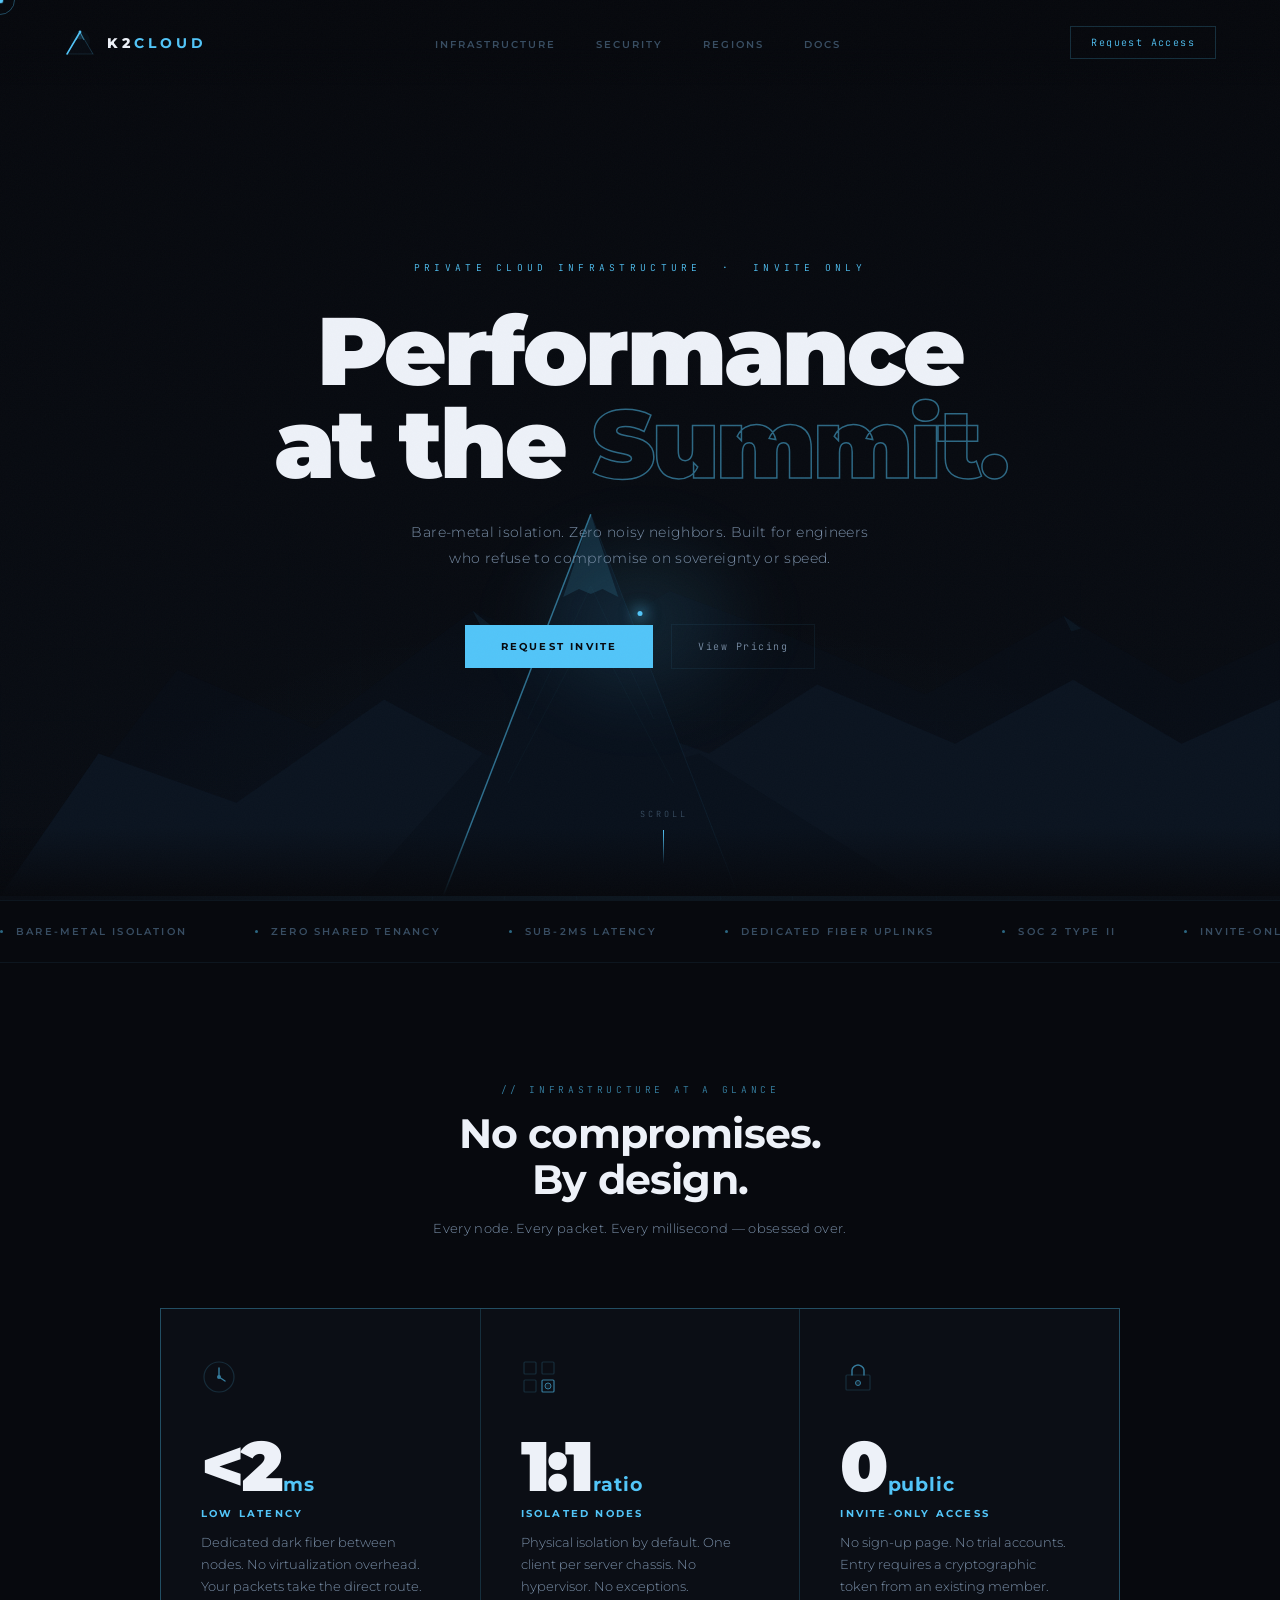
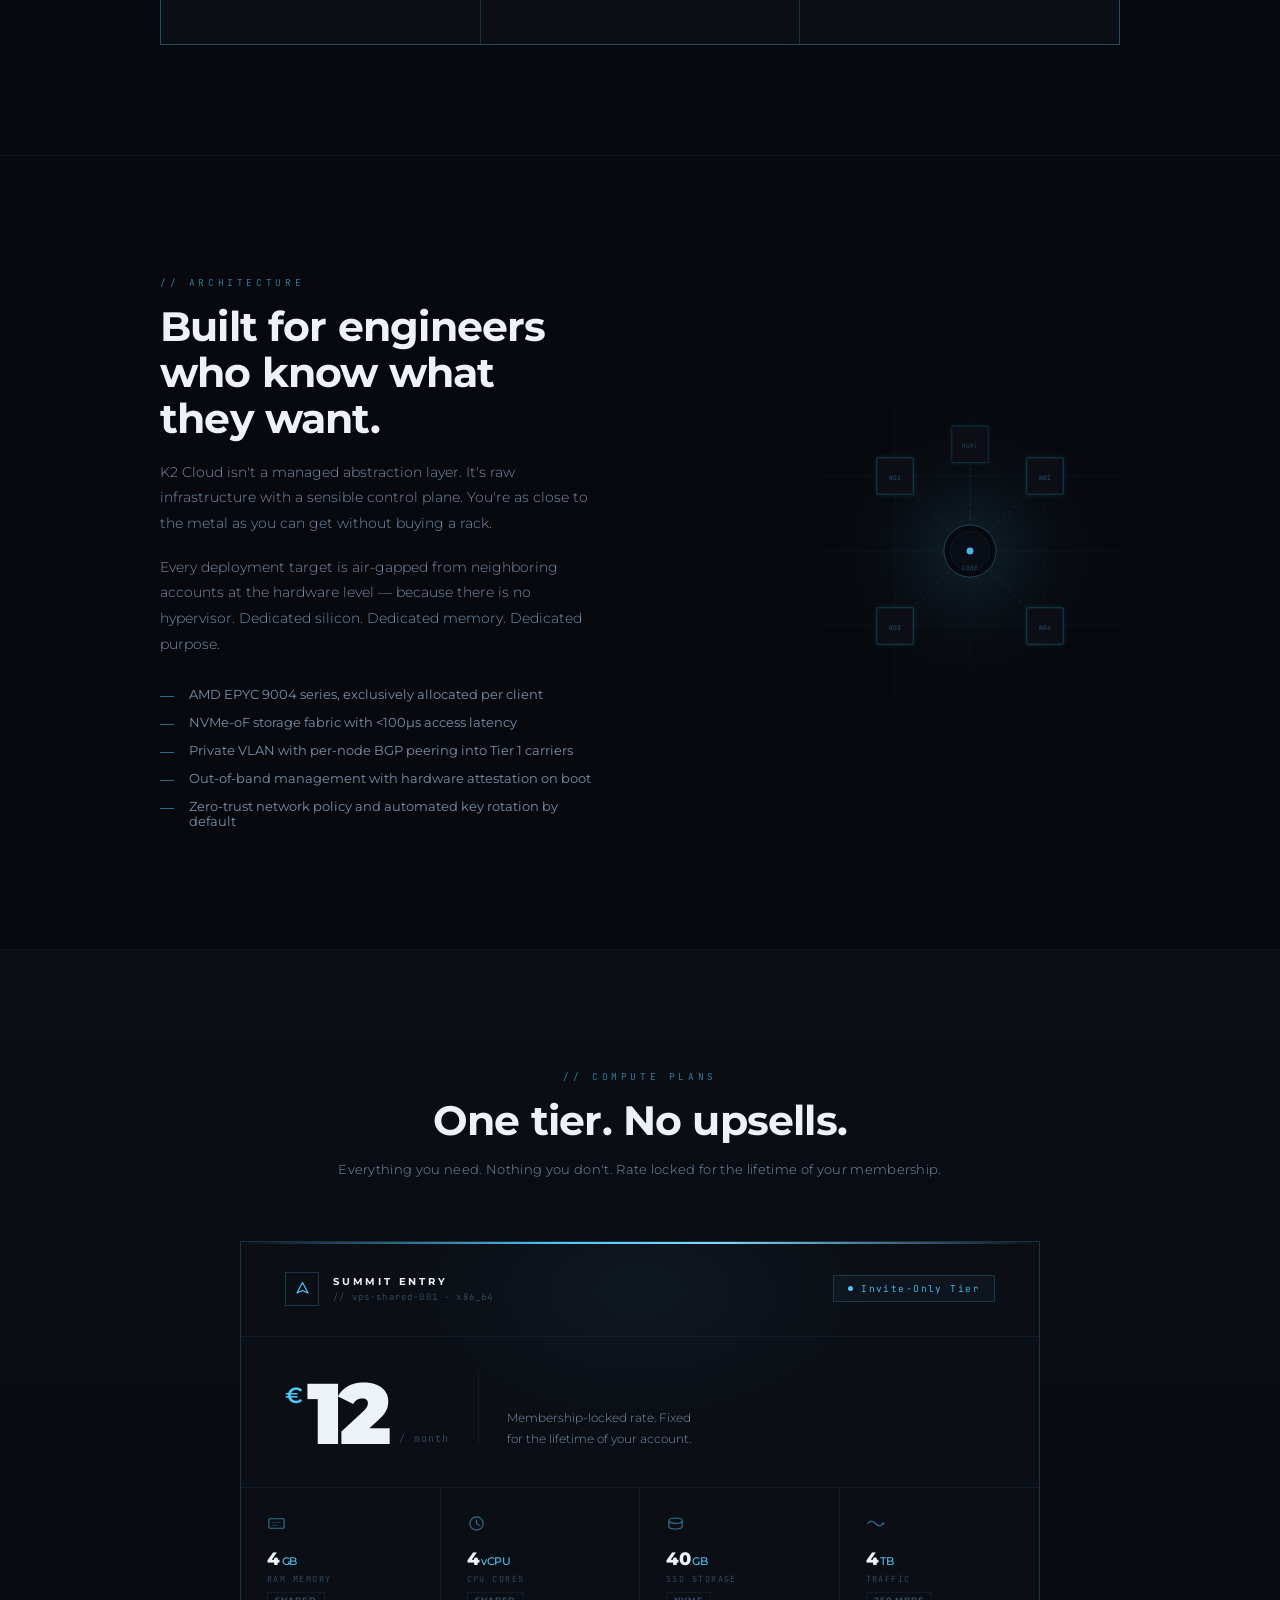
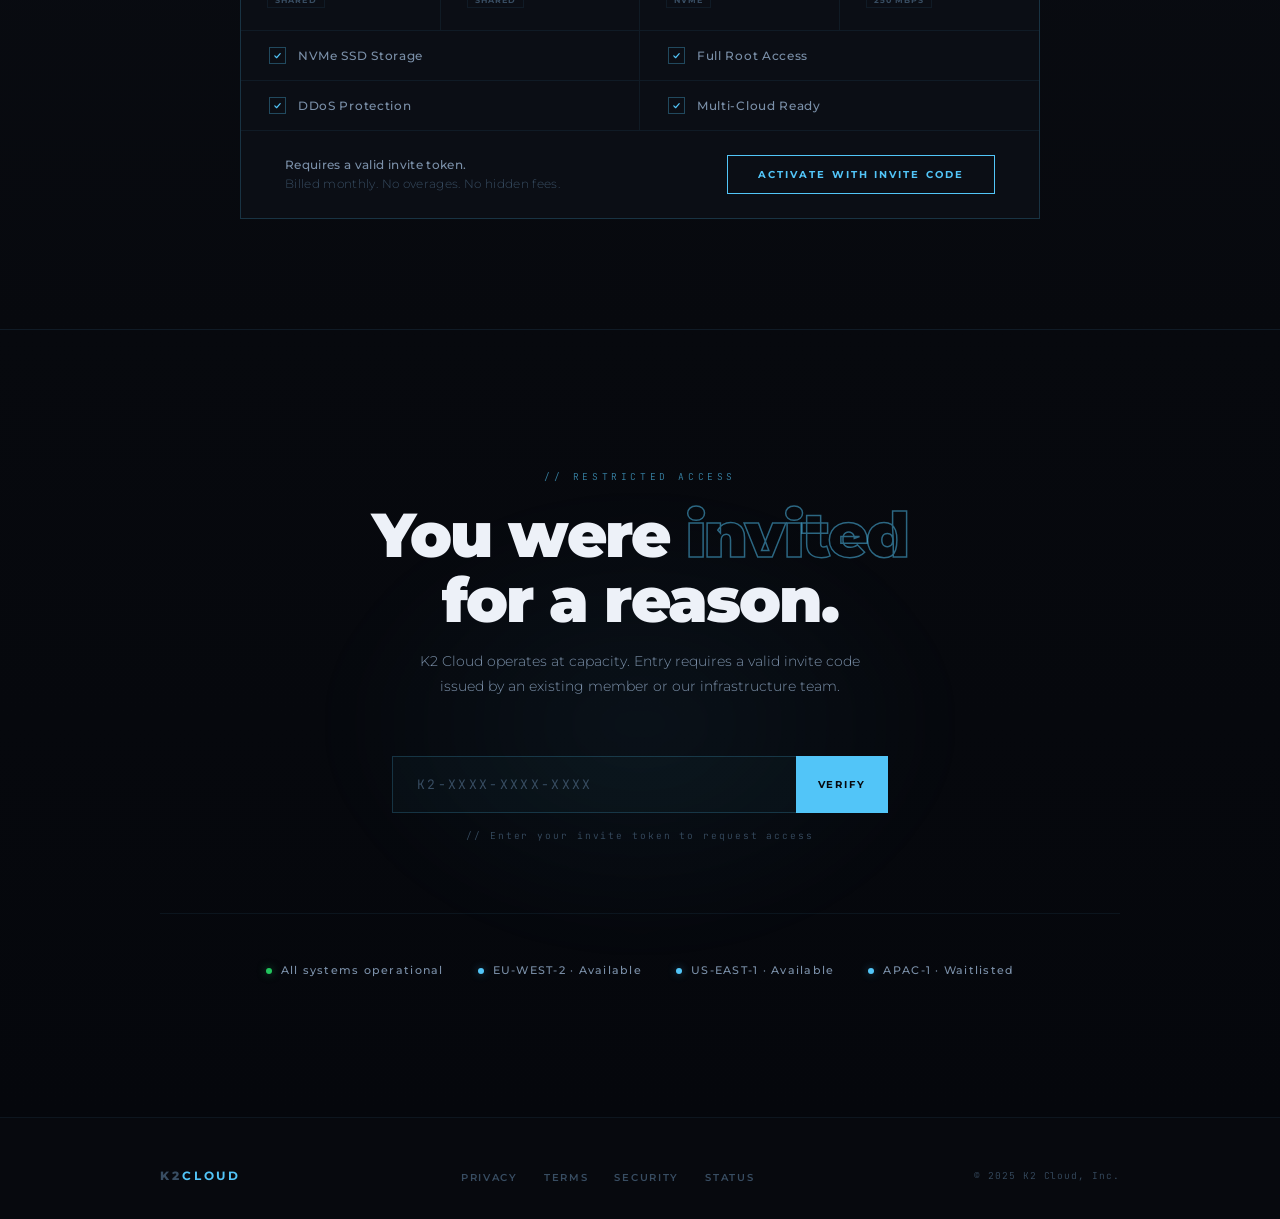
==== index.html @ 9b093176 "Update index.html" ====
<!DOCTYPE html>
<html lang="en">
<head>
<meta charset="UTF-8">
<meta name="viewport" content="width=device-width, initial-scale=1.0">
<title>K2 Cloud — Performance at the Summit</title>
<link rel="icon" type="image/svg+xml" href="data:image/svg+xml,%3Csvg xmlns='http://www.w3.org/2000/svg' viewBox='0 0 32 32'%3E%3Crect width='32' height='32' fill='%2307090e'/%3E%3Cpath d='M16 4L28 26H4Z' fill='none' stroke='%2352c5f8' stroke-width='1.5' stroke-linejoin='round'/%3E%3Cpath d='M16 4L4 26' stroke='%2352c5f8' stroke-width='1.5' stroke-linecap='round'/%3E%3Cpath d='M11 16L16 4L21 16' fill='rgba(82,197,248,0.15)'/%3E%3Ccircle cx='16' cy='4' r='1.5' fill='%2352c5f8'/%3E%3C/svg%3E">
<link rel="preconnect" href="https://fonts.googleapis.com">
<link href="https://fonts.googleapis.com/css2?family=Montserrat:wght@200;300;400;600;700;800;900&family=JetBrains+Mono:wght@300;400;500&display=swap" rel="stylesheet">
<style>
*, *::before, *::after { box-sizing: border-box; margin: 0; padding: 0; }

:root {
  --obsidian:    #07090e;
  --deep:        #0b0e15;
  --charcoal:    #101620;
  --surface:     #141c28;
  --glacier:     #52c5f8;
  --glacier-dim: rgba(82,197,248,.10);
  --glacier-glow:rgba(82,197,248,.28);
  --glacier-hi:  #85d8fb;
  --ice:         rgba(82,197,248,.5);
  --text-hi:     #edf1f8;
  --text-mid:    #7b90a9;
  --text-lo:     #384d62;
  --line:        rgba(82,197,248,.07);
  --line-hi:     rgba(82,197,248,.20);
}

html { scroll-behavior: smooth; }

body {
  background: var(--obsidian);
  color: var(--text-hi);
  font-family: 'Montserrat', sans-serif;
  font-weight: 300;
  overflow-x: hidden;
  cursor: none;
}

/* CURSOR */
#cur  { position:fixed;width:7px;height:7px;background:var(--glacier);border-radius:50%;pointer-events:none;z-index:9999;transform:translate(-50%,-50%);mix-blend-mode:screen; }
#ring { position:fixed;width:30px;height:30px;border:1px solid rgba(82,197,248,.35);border-radius:50%;pointer-events:none;z-index:9998;transform:translate(-50%,-50%);transition:width .2s,height .2s,border-color .2s; }

/* NOISE OVERLAY */
body::after {
  content:'';position:fixed;inset:0;pointer-events:none;z-index:200;opacity:.02;
  background-image:url("data:image/svg+xml,%3Csvg xmlns='http://www.w3.org/2000/svg' width='300' height='300'%3E%3Cfilter id='n'%3E%3CfeTurbulence type='fractalNoise' baseFrequency='.75' numOctaves='4' stitchTiles='stitch'/%3E%3C/filter%3E%3Crect width='300' height='300' filter='url(%23n)'/%3E%3C/svg%3E");
}

/* REVEAL */
.reveal { opacity:0;transform:translateY(26px);transition:opacity .85s ease,transform .85s ease; }
.reveal.in { opacity:1;transform:none; }
.d1{transition-delay:.08s} .d2{transition-delay:.17s} .d3{transition-delay:.26s} .d4{transition-delay:.35s}

/* ═══ NAV ═══ */
nav {
  position:fixed;top:0;left:0;right:0;z-index:100;
  display:flex;align-items:center;justify-content:space-between;
  padding:26px 64px;
  background:linear-gradient(to bottom,rgba(7,9,14,.97) 55%,transparent);
  animation:fadeDown .9s ease both;
}
@keyframes fadeDown{from{opacity:0;transform:translateY(-10px)}to{opacity:1;transform:none}}

.logo{display:flex;align-items:center;gap:11px;text-decoration:none;}
.logo svg{width:32px;height:32px;}
.logo-text{font-size:14px;font-weight:800;letter-spacing:.28em;text-transform:uppercase;color:var(--text-hi);}
.logo-text b{color:var(--glacier);}

.nav-links{display:flex;gap:40px;list-style:none;}
.nav-links a{font-size:10px;font-weight:600;letter-spacing:.2em;text-transform:uppercase;color:var(--text-lo);text-decoration:none;transition:color .25s;}
.nav-links a:hover{color:var(--glacier);}

.nav-pill{font-family:'JetBrains Mono',monospace;font-size:10px;letter-spacing:.14em;color:var(--glacier);border:1px solid var(--line-hi);padding:9px 20px;text-decoration:none;transition:background .25s,box-shadow .25s;}
.nav-pill:hover{background:var(--glacier-dim);box-shadow:0 0 18px var(--glacier-glow);}

/* ═══ HERO ═══ */
.hero {
  position:relative;min-height:100vh;
  display:flex;flex-direction:column;align-items:center;justify-content:center;
  text-align:center;padding:130px 40px 100px;overflow:hidden;
}
.hero-bg{
  position:absolute;inset:0;
  background:radial-gradient(ellipse 70% 55% at 50% 106%,rgba(82,197,248,.06) 0%,transparent 70%),
             linear-gradient(180deg,var(--obsidian) 0%,#090d14 100%);
}
.hero-grid{
  position:absolute;inset:0;
  background-image:linear-gradient(rgba(82,197,248,.022) 1px,transparent 1px),
                   linear-gradient(90deg,rgba(82,197,248,.022) 1px,transparent 1px);
  background-size:72px 72px;
  mask-image:radial-gradient(ellipse 90% 65% at 50% 100%,black 10%,transparent 72%);
}
.mountain-wrap{
  position:absolute;bottom:0;left:50%;transform:translateX(-50%);
  width:100%;max-width:1300px;
  animation:mtnRise 2s cubic-bezier(.16,1,.3,1) both .3s;
}
@keyframes mtnRise{from{opacity:0;transform:translateX(-50%) translateY(50px)}to{opacity:1;transform:translateX(-50%) translateY(0)}}
.peak-glow{
  position:absolute;bottom:34%;left:50%;transform:translateX(-50%);
  width:280px;height:220px;
  background:radial-gradient(ellipse,rgba(82,197,248,.15) 0%,transparent 68%);
  filter:blur(28px);animation:gPulse 4s ease-in-out infinite;
}
@keyframes gPulse{0%,100%{opacity:.5}50%{opacity:1}}
.peak-dot{
  position:absolute;bottom:57.2%;left:50%;transform:translateX(-50%);
  width:5px;height:5px;border-radius:50%;background:var(--glacier);
  box-shadow:0 0 14px 4px rgba(82,197,248,.5);
  animation:dotP 2.5s ease-in-out infinite 1.5s;
}
@keyframes dotP{0%,100%{opacity:1;transform:translateX(-50%) scale(1)}50%{opacity:.4;transform:translateX(-50%) scale(2)}}

.hero-content{position:relative;z-index:10;max-width:820px;}
.eyebrow{font-family:'JetBrains Mono',monospace;font-size:9.5px;letter-spacing:.45em;text-transform:uppercase;color:var(--glacier);margin-bottom:30px;opacity:.8;animation:fadeUp .9s ease both .55s;}
.hero-title{font-size:clamp(54px,7.5vw,100px);font-weight:900;line-height:.97;letter-spacing:-.03em;color:var(--text-hi);margin-bottom:30px;animation:fadeUp .9s ease both .75s;}
.hero-title .outline{color:transparent;-webkit-text-stroke:1.5px var(--ice);font-style:normal;}
.hero-sub{font-size:14px;font-weight:300;line-height:1.85;color:var(--text-mid);max-width:460px;margin:0 auto 52px;letter-spacing:.025em;animation:fadeUp .9s ease both .95s;}
@keyframes fadeUp{from{opacity:0;transform:translateY(20px)}to{opacity:1;transform:none}}
.cta-row{display:flex;align-items:center;justify-content:center;gap:18px;animation:fadeUp .9s ease both 1.1s;}

.btn-prim{font-family:'Montserrat',sans-serif;font-size:10px;font-weight:700;letter-spacing:.22em;text-transform:uppercase;text-decoration:none;color:var(--obsidian);background:var(--glacier);padding:15px 36px;transition:box-shadow .3s;display:inline-block;}
.btn-prim:hover{box-shadow:0 0 40px rgba(82,197,248,.5);}
.btn-ghost{font-family:'JetBrains Mono',monospace;font-size:10px;letter-spacing:.15em;color:var(--text-mid);text-decoration:none;padding:15px 26px;border:1px solid var(--line);transition:color .25s,border-color .25s;display:inline-block;}
.btn-ghost:hover{color:var(--glacier);border-color:var(--line-hi);}

.scroll-hint{position:absolute;bottom:36px;left:50%;transform:translateX(-50%);display:flex;flex-direction:column;align-items:center;gap:10px;animation:fadeUp 1s ease both 2s;}
.scroll-hint span{font-family:'JetBrains Mono',monospace;font-size:8.5px;letter-spacing:.35em;color:var(--text-lo);text-transform:uppercase;}
.scroll-bar{width:1px;height:34px;background:linear-gradient(to bottom,var(--glacier),transparent);animation:sBar 2.2s ease-in-out infinite 2s;}
@keyframes sBar{0%,100%{opacity:0;transform:scaleY(.3)}50%{opacity:.7;transform:scaleY(1)}}

/* ═══ TICKER ═══ */
.ticker{border-top:1px solid var(--line);border-bottom:1px solid var(--line);padding:24px 0;overflow:hidden;}
.ticker-track{display:flex;gap:68px;white-space:nowrap;width:max-content;animation:tick 28s linear infinite;}
@keyframes tick{from{transform:translateX(0)}to{transform:translateX(-50%)}}
.ti{display:flex;align-items:center;gap:13px;font-size:10px;font-weight:600;letter-spacing:.22em;text-transform:uppercase;color:var(--text-lo);}
.td{width:3px;height:3px;border-radius:50%;background:var(--glacier);opacity:.5;flex-shrink:0;}

/* ═══ SHARED SECTION UTILS ═══ */
.wrap{max-width:1080px;margin:0 auto;padding:0 60px;}
.s-label{font-family:'JetBrains Mono',monospace;font-size:9.5px;letter-spacing:.38em;text-transform:uppercase;color:var(--glacier);opacity:.65;display:block;margin-bottom:14px;}
.s-head{font-size:clamp(26px,3.2vw,42px);font-weight:700;letter-spacing:-.02em;color:var(--text-hi);line-height:1.13;margin-bottom:14px;}
.s-sub{font-size:13px;font-weight:300;color:var(--text-mid);letter-spacing:.025em;line-height:1.8;}

/* ═══ STATS ═══ */
.stats-sec{padding:120px 0 110px;}
.stats-hd{text-align:center;margin-bottom:68px;}
.stats-grid{display:grid;grid-template-columns:repeat(3,1fr);border:1px solid var(--line-hi);gap:1px;background:var(--line-hi);}
.sc{background:var(--deep);padding:50px 40px 46px;position:relative;overflow:hidden;transition:background .35s;}
.sc::after{content:'';position:absolute;top:0;left:0;right:0;height:1.5px;background:linear-gradient(90deg,transparent,var(--glacier),transparent);opacity:0;transition:opacity .35s;}
.sc:hover{background:var(--charcoal);}
.sc:hover::after{opacity:1;}
.sc-ico{width:36px;height:36px;margin-bottom:32px;opacity:.6;}
.sc-val{font-size:clamp(44px,5.5vw,74px);font-weight:900;letter-spacing:-.04em;color:var(--text-hi);line-height:1;margin-bottom:6px;}
.sc-val sub{font-size:.27em;color:var(--glacier);font-weight:700;letter-spacing:.05em;margin-left:2px;vertical-align:baseline;}
.sc-lbl{font-size:10px;font-weight:700;letter-spacing:.22em;text-transform:uppercase;color:var(--glacier);margin-bottom:12px;}
.sc-desc{font-size:12.5px;font-weight:300;line-height:1.75;color:var(--text-mid);max-width:230px;}
.sc-glow{position:absolute;bottom:0;right:0;width:100px;height:100px;background:radial-gradient(circle at bottom right,rgba(82,197,248,.05),transparent 70%);opacity:0;transition:opacity .35s;}
.sc:hover .sc-glow{opacity:1;}

/* ═══ ARCH ═══ */
.arch-sec{padding:120px 0;border-top:1px solid var(--line);}
.arch-grid{display:grid;grid-template-columns:1fr 1fr;gap:88px;align-items:center;}
.arch-text .s-head{margin-bottom:18px;}
.arch-text p{font-size:13.5px;font-weight:300;line-height:1.9;color:var(--text-mid);margin-bottom:18px;}
.arch-list{list-style:none;margin-top:30px;display:flex;flex-direction:column;gap:13px;}
.arch-list li{display:flex;align-items:flex-start;gap:15px;font-size:12.5px;font-weight:400;color:var(--text-mid);}
.arch-list li::before{content:'';width:14px;height:1px;background:var(--glacier);flex-shrink:0;margin-top:9px;opacity:.5;}
.node-wrap{aspect-ratio:1;max-width:390px;margin-left:auto;}
.node-wrap svg{width:100%;height:100%;}

/* ═══ PRICING ═══ */
.pricing-sec{padding:120px 0 110px;background:linear-gradient(180deg,var(--deep) 0%,var(--obsidian) 100%);border-top:1px solid var(--line);border-bottom:1px solid var(--line);}
.pricing-hd{text-align:center;margin-bottom:60px;}

.pc{max-width:800px;margin:0 auto;border:1px solid var(--line-hi);background:var(--deep);position:relative;overflow:hidden;}
.pc-bar{position:absolute;top:0;left:0;right:0;height:2px;background:linear-gradient(90deg,transparent,var(--glacier) 40%,var(--glacier-hi) 60%,transparent);}
.pc-glow{position:absolute;top:-90px;left:50%;transform:translateX(-50%);width:480px;height:280px;background:radial-gradient(ellipse,rgba(82,197,248,.05) 0%,transparent 70%);pointer-events:none;}
.crn{position:absolute;width:14px;height:14px;border-color:var(--glacier);border-style:solid;opacity:.32;}
.crn-tl{top:-1px;left:-1px;border-width:1.5px 0 0 1.5px;}
.crn-tr{top:-1px;right:-1px;border-width:1.5px 1.5px 0 0;}
.crn-bl{bottom:-1px;left:-1px;border-width:0 0 1.5px 1.5px;}
.crn-br{bottom:-1px;right:-1px;border-width:0 1.5px 1.5px 0;}

/* plan top row */
.pc-top{display:flex;align-items:center;justify-content:space-between;padding:30px 44px;border-bottom:1px solid var(--line);}
.pc-plan{display:flex;align-items:center;gap:14px;}
.pc-ico{width:34px;height:34px;border:1px solid rgba(82,197,248,.22);display:flex;align-items:center;justify-content:center;flex-shrink:0;}
.pc-name{font-size:10px;font-weight:700;letter-spacing:.28em;text-transform:uppercase;color:var(--text-hi);}
.pc-id{font-family:'JetBrains Mono',monospace;font-size:9px;color:var(--text-lo);letter-spacing:.13em;margin-top:3px;}
.pc-badge{display:flex;align-items:center;gap:8px;border:1px solid rgba(82,197,248,.18);padding:6px 14px;font-family:'JetBrains Mono',monospace;font-size:9.5px;letter-spacing:.15em;color:var(--glacier);background:rgba(82,197,248,.04);}
.bdot{width:5px;height:5px;border-radius:50%;background:var(--glacier);animation:blink 2.5s ease-in-out infinite;}
@keyframes blink{0%,100%{opacity:1}50%{opacity:.25}}

/* price row */
.pc-price{display:flex;align-items:flex-end;padding:34px 44px 30px;border-bottom:1px solid var(--line);gap:0;}
.pc-amt{display:flex;align-items:flex-start;gap:4px;}
.pc-cur{font-size:22px;font-weight:600;color:var(--glacier);margin-top:14px;line-height:1;}
.pc-num{font-size:clamp(62px,8vw,86px);font-weight:900;letter-spacing:-.045em;color:var(--text-hi);line-height:1;}
.pc-period{font-family:'JetBrains Mono',monospace;font-size:10px;color:var(--text-lo);letter-spacing:.12em;padding-bottom:12px;margin-left:12px;align-self:flex-end;}
.pc-div{width:1px;background:var(--line);margin:0 28px 12px;align-self:stretch;flex-shrink:0;}
.pc-note{font-size:12px;font-weight:300;color:var(--text-mid);line-height:1.75;max-width:200px;padding-bottom:8px;align-self:flex-end;}

/* specs */
.pc-specs{display:grid;grid-template-columns:repeat(4,1fr);border-bottom:1px solid var(--line);}
.sp{padding:26px 26px 22px;border-right:1px solid var(--line);transition:background .3s;}
.sp:last-child{border-right:none;}
.sp:hover{background:rgba(82,197,248,.025);}
.sp-ico{width:19px;height:19px;margin-bottom:12px;opacity:.55;}
.sp-val{font-size:18px;font-weight:800;letter-spacing:-.02em;color:var(--text-hi);line-height:1.2;margin-bottom:3px;}
.sp-val em{font-style:normal;font-size:10.5px;color:var(--glacier);font-weight:500;margin-left:2px;}
.sp-key{font-family:'JetBrains Mono',monospace;font-size:8.5px;letter-spacing:.17em;text-transform:uppercase;color:var(--text-lo);line-height:1.5;}
.sp-tag{display:inline-block;margin-top:6px;font-size:8px;font-weight:700;letter-spacing:.14em;text-transform:uppercase;color:var(--text-lo);border:1px solid var(--line);padding:2px 7px;}

/* features */
.pc-feats{display:grid;grid-template-columns:repeat(2,1fr);border-bottom:1px solid var(--line);}
.ft{display:flex;align-items:center;gap:12px;padding:16px 28px;border-right:1px solid var(--line);border-bottom:1px solid var(--line);transition:background .3s;}
.ft:nth-child(2n){border-right:none;}
.ft:nth-last-child(-n+2){border-bottom:none;}
.ft:hover{background:rgba(82,197,248,.025);}
.ft-chk{width:17px;height:17px;border:1px solid rgba(82,197,248,.32);flex-shrink:0;display:flex;align-items:center;justify-content:center;}
.ft-chk svg{width:9px;height:9px;}
.ft-txt{font-size:11.5px;font-weight:500;letter-spacing:.06em;color:var(--text-mid);}

/* CTA */
.pc-cta{display:flex;align-items:center;justify-content:space-between;padding:24px 44px;gap:22px;}
.pc-fine{font-size:11.5px;font-weight:300;color:var(--text-lo);letter-spacing:.03em;line-height:1.65;}
.pc-fine strong{color:var(--text-mid);font-weight:500;}
.pc-btn{flex-shrink:0;font-family:'Montserrat',sans-serif;font-size:9.5px;font-weight:700;letter-spacing:.22em;text-transform:uppercase;color:var(--glacier);border:1px solid var(--glacier);padding:13px 30px;text-decoration:none;position:relative;overflow:hidden;transition:color .3s,box-shadow .3s;display:inline-block;}
.pc-btn::before{content:'';position:absolute;inset:0;background:var(--glacier);transform:translateX(-101%);transition:transform .32s cubic-bezier(.4,0,.2,1);}
.pc-btn:hover{color:var(--obsidian);box-shadow:0 0 28px rgba(82,197,248,.35);}
.pc-btn:hover::before{transform:translateX(0);}
.pc-btn span{position:relative;z-index:1;}

/* ═══ ACCESS ═══ */
.access-sec{padding:140px 0;text-align:center;position:relative;overflow:hidden;background:linear-gradient(180deg,var(--obsidian) 0%,#05070c 100%);}
.access-glow{position:absolute;top:50%;left:50%;transform:translate(-50%,-50%);width:700px;height:500px;background:radial-gradient(ellipse,rgba(82,197,248,.055) 0%,transparent 65%);filter:blur(24px);pointer-events:none;}
.access-sec .wrap{position:relative;z-index:2;}
.access-sec .s-label{margin-bottom:20px;}
.access-head{font-size:clamp(34px,5vw,62px);font-weight:900;letter-spacing:-.03em;color:var(--text-hi);margin-bottom:16px;line-height:1.05;}
.access-head span{color:transparent;-webkit-text-stroke:1.5px var(--ice);}
.access-sub{font-size:13.5px;font-weight:300;color:var(--text-mid);margin-bottom:58px;line-height:1.8;}

.invite-form{max-width:496px;margin:0 auto;}
.invite-wrap{position:relative;display:flex;}
.inv-input{width:100%;background:rgba(82,197,248,.026);border:1px solid var(--line-hi);padding:19px 126px 19px 24px;font-family:'JetBrains Mono',monospace;font-size:13px;font-weight:400;letter-spacing:.14em;color:var(--text-hi);outline:none;transition:border-color .3s,box-shadow .3s,background .3s;caret-color:var(--glacier);-webkit-appearance:none;}
.inv-input::placeholder{color:var(--text-lo);letter-spacing:.18em;}
.inv-input:focus{border-color:var(--glacier);background:rgba(82,197,248,.04);box-shadow:0 0 0 1px rgba(82,197,248,.1),0 0 50px rgba(82,197,248,.09);}
.inv-btn{position:absolute;right:0;top:0;bottom:0;padding:0 22px;background:var(--glacier);border:none;font-family:'Montserrat',sans-serif;font-size:9.5px;font-weight:700;letter-spacing:.2em;text-transform:uppercase;color:var(--obsidian);cursor:none;transition:background .25s,box-shadow .25s;}
.inv-btn:hover{background:var(--glacier-hi);box-shadow:0 0 28px rgba(82,197,248,.45);}
.inv-note{margin-top:16px;font-family:'JetBrains Mono',monospace;font-size:9.5px;letter-spacing:.2em;color:var(--text-lo);min-height:16px;transition:color .3s;}

.status-row{display:flex;justify-content:center;align-items:center;flex-wrap:wrap;gap:34px;margin-top:68px;padding-top:50px;border-top:1px solid var(--line);}
.si{display:flex;align-items:center;gap:9px;font-size:10.5px;font-weight:500;letter-spacing:.12em;color:var(--text-mid);}
.sdot{width:6px;height:6px;border-radius:50%;flex-shrink:0;animation:blink 2.5s ease-in-out infinite;}
.sdot.g{background:#22c55e;box-shadow:0 0 8px rgba(34,197,94,.5);}
.sdot.b{background:var(--glacier);box-shadow:0 0 8px rgba(82,197,248,.4);animation-delay:.7s;}

/* ═══ FOOTER ═══ */
footer{padding:48px 0 34px;border-top:1px solid var(--line);}
.foot-wrap{max-width:1080px;margin:0 auto;padding:0 60px;display:flex;justify-content:space-between;align-items:center;}
.foot-logo{font-size:12px;font-weight:800;letter-spacing:.24em;color:var(--text-lo);text-transform:uppercase;}
.foot-logo b{color:var(--glacier);}
.foot-links{display:flex;gap:26px;list-style:none;}
.foot-links a{font-size:9.5px;font-weight:600;letter-spacing:.18em;text-transform:uppercase;color:var(--text-lo);text-decoration:none;transition:color .25s;}
.foot-links a:hover{color:var(--glacier);}
.foot-copy{font-family:'JetBrains Mono',monospace;font-size:9.5px;color:var(--text-lo);letter-spacing:.1em;}

/* ═══ PAGE OVERLAY SYSTEM ═══ */
.page-overlay{
  position:fixed;inset:0;z-index:500;
  background:var(--obsidian);
  display:flex;flex-direction:column;
  overflow-y:auto;
  opacity:0;pointer-events:none;
  transform:translateY(18px);
  transition:opacity .38s ease,transform .38s ease;
}
.page-overlay.open{opacity:1;pointer-events:all;transform:none;}
.po-nav{
  position:sticky;top:0;z-index:10;
  display:flex;align-items:center;justify-content:space-between;
  padding:22px 64px;
  background:linear-gradient(to bottom,rgba(7,9,14,.98) 60%,transparent);
  flex-shrink:0;
}
.po-back{display:flex;align-items:center;gap:10px;font-family:'JetBrains Mono',monospace;font-size:10px;letter-spacing:.22em;color:var(--text-lo);text-transform:uppercase;background:none;border:none;cursor:none;padding:0;transition:color .25s;}
.po-back:hover{color:var(--glacier);}
.po-back svg{width:16px;height:16px;transition:transform .25s;}
.po-back:hover svg{transform:translateX(-3px);}
.po-title{font-family:'JetBrains Mono',monospace;font-size:10px;letter-spacing:.3em;color:var(--text-lo);text-transform:uppercase;}
.po-body{max-width:1000px;margin:0 auto;padding:40px 60px 100px;width:100%;}
.po-hero{margin-bottom:72px;}
.po-hero .s-label{margin-bottom:18px;}
.po-hero h1{font-size:clamp(36px,5vw,64px);font-weight:900;letter-spacing:-.03em;color:var(--text-hi);line-height:1.05;margin-bottom:18px;}
.po-hero p{font-size:14px;font-weight:300;color:var(--text-mid);line-height:1.9;max-width:560px;}
.po-grid{display:grid;grid-template-columns:repeat(2,1fr);gap:1px;background:var(--line-hi);border:1px solid var(--line-hi);margin-bottom:48px;}
.po-card{background:var(--deep);padding:40px 36px;position:relative;overflow:hidden;transition:background .3s;}
.po-card:hover{background:var(--charcoal);}
.po-card::after{content:'';position:absolute;top:0;left:0;right:0;height:1px;background:linear-gradient(90deg,transparent,var(--glacier),transparent);opacity:0;transition:opacity .3s;}
.po-card:hover::after{opacity:1;}
.po-card-ico{width:40px;height:40px;margin-bottom:22px;opacity:.55;}
.po-card h3{font-size:14px;font-weight:700;letter-spacing:.04em;color:var(--text-hi);margin-bottom:10px;}
.po-card p{font-size:12.5px;font-weight:300;color:var(--text-mid);line-height:1.8;}
.po-card .tag{display:inline-block;margin-top:14px;font-family:'JetBrains Mono',monospace;font-size:8.5px;letter-spacing:.2em;text-transform:uppercase;color:var(--glacier);border:1px solid rgba(82,197,248,.2);padding:4px 10px;}
.po-table{width:100%;border-collapse:collapse;border:1px solid var(--line-hi);margin-bottom:48px;}
.po-table th{font-family:'JetBrains Mono',monospace;font-size:9px;letter-spacing:.22em;text-transform:uppercase;color:var(--glacier);padding:14px 22px;text-align:left;border-bottom:1px solid var(--line-hi);background:rgba(82,197,248,.03);}
.po-table td{font-size:12.5px;font-weight:300;color:var(--text-mid);padding:14px 22px;border-bottom:1px solid var(--line);vertical-align:top;}
.po-table tr:last-child td{border-bottom:none;}
.po-table tr:hover td{background:rgba(82,197,248,.02);color:var(--text-hi);}
.po-table td:first-child{font-weight:600;color:var(--text-hi);font-size:12px;}
.po-divider{border:none;border-top:1px solid var(--line);margin:52px 0;}
.po-3col{display:grid;grid-template-columns:repeat(3,1fr);gap:1px;background:var(--line-hi);border:1px solid var(--line-hi);margin-bottom:48px;}
.po-stat{background:var(--deep);padding:32px 28px;}
.po-stat .val{font-size:32px;font-weight:900;letter-spacing:-.03em;color:var(--text-hi);line-height:1;margin-bottom:4px;}
.po-stat .val em{font-style:normal;font-size:14px;color:var(--glacier);margin-left:2px;}
.po-stat .key{font-family:'JetBrains Mono',monospace;font-size:9px;letter-spacing:.2em;text-transform:uppercase;color:var(--text-lo);}
.po-code{background:var(--deep);border:1px solid var(--line-hi);padding:28px 32px;font-family:'JetBrains Mono',monospace;font-size:12px;color:var(--text-mid);line-height:1.9;margin-bottom:48px;position:relative;overflow-x:auto;}
.po-code .c-kw{color:#52c5f8;} .po-code .c-str{color:#85d8fb;opacity:.75;} .po-code .c-cm{color:var(--text-lo);}
.badge-row{display:flex;flex-wrap:wrap;gap:10px;margin-top:16px;}
.badge{font-family:'JetBrains Mono',monospace;font-size:9px;letter-spacing:.18em;text-transform:uppercase;padding:6px 14px;border:1px solid var(--line-hi);color:var(--text-lo);}
.badge.on{border-color:rgba(82,197,248,.3);color:var(--glacier);background:rgba(82,197,248,.04);}

/* ═══ RESPONSIVE ═══ */
@media(max-width:860px){
  .po-grid{grid-template-columns:1fr;}
  .po-3col{grid-template-columns:1fr 1fr;}
  .po-nav{padding:18px 24px;}
  .po-body{padding:30px 24px 80px;}
  .po-table{display:block;overflow-x:auto;}
  nav{padding:22px 24px;}
  .nav-links{display:none;}
  .wrap{padding:0 24px;}
  .stats-grid{grid-template-columns:1fr;}
  .arch-grid{grid-template-columns:1fr;gap:52px;}
  .node-wrap{display:none;}
  .pc-specs{grid-template-columns:repeat(2,1fr);}
  .pc-feats{grid-template-columns:1fr;}
  .ft{border-right:none!important;}
  .ft:nth-last-child(-n+2){border-bottom:1px solid var(--line)!important;}
  .ft:last-child{border-bottom:none!important;}
  .pc-top,.pc-price,.pc-cta{padding:22px 24px;}
  .sp{padding:20px 18px;}
  .pc-cta{flex-direction:column;align-items:flex-start;}
  .pc-div{display:none;}
  .foot-wrap{flex-direction:column;gap:20px;text-align:center;}
  .foot-links{flex-wrap:wrap;justify-content:center;}
  .cta-row{flex-direction:column;}
}
</style>
</head>
<body>

<div id="cur"></div>
<div id="ring"></div>

<!-- NAV -->
<nav>
  <a href="#" class="logo">
    <!-- Mountain / K2 peak logo -->
    <svg viewBox="0 0 32 32" fill="none" xmlns="http://www.w3.org/2000/svg">
      <!-- Background glow -->
      <circle cx="16" cy="14" r="10" fill="rgba(82,197,248,0.04)"/>
      <!-- Left mountain flank -->
      <path d="M3 27L16 5L29 27Z" fill="rgba(9,13,20,0.9)" stroke="none"/>
      <!-- Left ridge line — bright, main edge -->
      <path d="M16 5L3 27" stroke="#52c5f8" stroke-width="1.5" stroke-linecap="round"/>
      <!-- Right ridge line — dim -->
      <path d="M16 5L29 27" stroke="rgba(82,197,248,0.22)" stroke-width="1" stroke-linecap="round"/>
      <!-- Snow cap fill -->
      <path d="M12 13L16 5L20 13L18 11.5L16 12.5L14 11.5Z" fill="rgba(82,197,248,0.18)"/>
      <!-- Snow cap outline -->
      <path d="M12 13L16 5L20 13" stroke="rgba(82,197,248,0.55)" stroke-width="1" stroke-linejoin="round" fill="none"/>
      <!-- Peak dot -->
      <circle cx="16" cy="5" r="1.4" fill="#52c5f8" opacity="0.9"/>
      <!-- Base line -->
      <line x1="3" y1="27" x2="29" y2="27" stroke="rgba(82,197,248,0.12)" stroke-width="1"/>
    </svg>
    <span class="logo-text">K2<b>Cloud</b></span>
  </a>
  <ul class="nav-links">
    <li><a href="#" onclick="openPage('infrastructure');return false;">Infrastructure</a></li>
    <li><a href="#" onclick="openPage('security');return false;">Security</a></li>
    <li><a href="#" onclick="openPage('regions');return false;">Regions</a></li>
    <li><a href="#" onclick="openPage('docs');return false;">Docs</a></li>
  </ul>
  <a href="#access" class="nav-pill">Request Access</a>
</nav>

<!-- HERO -->
<section class="hero">
  <div class="hero-bg"></div>
  <div class="hero-grid"></div>

  <div class="hero-content">
    <p class="eyebrow">Private Cloud Infrastructure &nbsp;·&nbsp; Invite Only</p>
    <h1 class="hero-title">Performance<br>at the <em class="outline">Summit.</em></h1>
    <p class="hero-sub">Bare-metal isolation. Zero noisy neighbors. Built for engineers who refuse to compromise on sovereignty or speed.</p>
    <div class="cta-row">
      <a href="#access" class="btn-prim">Request Invite</a>
      <a href="#pricing" class="btn-ghost">View Pricing</a>
    </div>
  </div>

  <div class="mountain-wrap">
    <div class="peak-glow"></div>
    <div class="peak-dot"></div>
    <svg viewBox="0 0 1300 500" fill="none" xmlns="http://www.w3.org/2000/svg" preserveAspectRatio="xMidYMax meet">
      <path d="M0 500 L180 270 L320 330 L480 210 L580 250 L680 190 L800 235 L940 295 L1080 215 L1200 285 L1300 240 L1300 500Z" fill="#09111c" opacity=".45"/>
      <path d="M0 500 L100 355 L240 405 L390 300 L510 365 L610 315 L720 355 L830 285 L970 345 L1090 280 L1200 345 L1300 300 L1300 500Z" fill="#0b1420"/>
      <path d="M480 210L500 226L490 229L480 210Z" fill="rgba(82,197,248,.07)"/>
      <path d="M1080 215L1098 228L1088 231L1080 215Z" fill="rgba(82,197,248,.05)"/>
      <path d="M0 500 L360 500 L490 355 L560 375 L600 290 L640 375 L710 355 L940 500Z" fill="#09111c"/>
      <!-- MAIN K2 PEAK -->
      <path d="M450 500 L600 112 L750 500Z" fill="#09111c"/>
      <path d="M600 112 L450 500" stroke="rgba(82,197,248,.52)" stroke-width="1.5"/>
      <path d="M600 112 L750 500" stroke="rgba(82,197,248,.07)" stroke-width="1"/>
      <path d="M572 196 L600 112 L628 196 L612 188 L600 193 L588 188Z" fill="rgba(82,197,248,.13)"/>
      <path d="M516 385 L600 225 L684 385" stroke="rgba(82,197,248,.03)" stroke-width="1" fill="none"/>
      <path d="M536 320 L600 185 L664 320" stroke="rgba(82,197,248,.03)" stroke-width="1" fill="none"/>
      <defs>
        <linearGradient id="fog" x1="0" y1="430" x2="0" y2="500" gradientUnits="userSpaceOnUse">
          <stop offset="0" stop-color="#07090e" stop-opacity="0"/>
          <stop offset="1" stop-color="#07090e"/>
        </linearGradient>
      </defs>
      <rect x="0" y="430" width="1300" height="70" fill="url(#fog)"/>
    </svg>
  </div>

  <div class="scroll-hint">
    <span>Scroll</span>
    <div class="scroll-bar"></div>
  </div>
</section>

<!-- TICKER -->
<div class="ticker">
  <div class="ticker-track">
    <span class="ti"><span class="td"></span>Bare-Metal Isolation</span>
    <span class="ti"><span class="td"></span>Zero Shared Tenancy</span>
    <span class="ti"><span class="td"></span>Sub-2ms Latency</span>
    <span class="ti"><span class="td"></span>Dedicated Fiber Uplinks</span>
    <span class="ti"><span class="td"></span>SOC 2 Type II</span>
    <span class="ti"><span class="td"></span>Invite-Only Access</span>
    <span class="ti"><span class="td"></span>Private BGP Peering</span>
    <span class="ti"><span class="td"></span>99.999% SLA</span>
    <span class="ti"><span class="td"></span>NVMe Storage</span>
    <span class="ti"><span class="td"></span>Full Root Access</span>
    <span class="ti"><span class="td"></span>Bare-Metal Isolation</span>
    <span class="ti"><span class="td"></span>Zero Shared Tenancy</span>
    <span class="ti"><span class="td"></span>Sub-2ms Latency</span>
    <span class="ti"><span class="td"></span>Dedicated Fiber Uplinks</span>
    <span class="ti"><span class="td"></span>SOC 2 Type II</span>
    <span class="ti"><span class="td"></span>Invite-Only Access</span>
    <span class="ti"><span class="td"></span>Private BGP Peering</span>
    <span class="ti"><span class="td"></span>99.999% SLA</span>
    <span class="ti"><span class="td"></span>NVMe Storage</span>
    <span class="ti"><span class="td"></span>Full Root Access</span>
  </div>
</div>

<!-- STATS -->
<section class="stats-sec">
  <div class="wrap">
    <div class="stats-hd reveal">
      <span class="s-label">// Infrastructure at a Glance</span>
      <h2 class="s-head">No compromises.<br>By design.</h2>
      <p class="s-sub">Every node. Every packet. Every millisecond — obsessed over.</p>
    </div>
    <div class="stats-grid">
      <div class="sc reveal d1">
        <svg class="sc-ico" viewBox="0 0 36 36" fill="none">
          <circle cx="18" cy="18" r="15" stroke="rgba(82,197,248,.28)" stroke-width="1.2"/>
          <path d="M18 9v9l6 4" stroke="#52c5f8" stroke-width="1.4" stroke-linecap="round" stroke-linejoin="round"/>
          <circle cx="18" cy="18" r="2" fill="#52c5f8"/>
        </svg>
        <div class="sc-val">&lt;2<sub>ms</sub></div>
        <div class="sc-lbl">Low Latency</div>
        <p class="sc-desc">Dedicated dark fiber between nodes. No virtualization overhead. Your packets take the direct route.</p>
        <div class="sc-glow"></div>
      </div>
      <div class="sc reveal d2">
        <svg class="sc-ico" viewBox="0 0 36 36" fill="none">
          <rect x="3" y="3" width="12" height="12" rx="1" stroke="rgba(82,197,248,.28)" stroke-width="1.2"/>
          <rect x="21" y="3" width="12" height="12" rx="1" stroke="rgba(82,197,248,.28)" stroke-width="1.2"/>
          <rect x="3" y="21" width="12" height="12" rx="1" stroke="rgba(82,197,248,.28)" stroke-width="1.2"/>
          <rect x="21" y="21" width="12" height="12" rx="1" stroke="#52c5f8" stroke-width="1.2"/>
          <circle cx="27" cy="27" r="3" fill="rgba(82,197,248,.14)" stroke="#52c5f8" stroke-width="1"/>
        </svg>
        <div class="sc-val">1:1<sub>ratio</sub></div>
        <div class="sc-lbl">Isolated Nodes</div>
        <p class="sc-desc">Physical isolation by default. One client per server chassis. No hypervisor. No exceptions.</p>
        <div class="sc-glow"></div>
      </div>
      <div class="sc reveal d3">
        <svg class="sc-ico" viewBox="0 0 36 36" fill="none">
          <rect x="6" y="16" width="24" height="15" rx="1" stroke="rgba(82,197,248,.28)" stroke-width="1.2"/>
          <path d="M12 16V11C12 8 16 6 18 6C20 6 24 8 24 11V16" stroke="#52c5f8" stroke-width="1.4" stroke-linecap="round"/>
          <circle cx="18" cy="24" r="2.5" fill="rgba(82,197,248,.22)" stroke="#52c5f8" stroke-width="1"/>
        </svg>
        <div class="sc-val">0<sub>public</sub></div>
        <div class="sc-lbl">Invite-Only Access</div>
        <p class="sc-desc">No sign-up page. No trial accounts. Entry requires a cryptographic token from an existing member.</p>
        <div class="sc-glow"></div>
      </div>
    </div>
  </div>
</section>

<!-- ARCH -->
<section class="arch-sec">
  <div class="wrap">
    <div class="arch-grid">
      <div class="arch-text reveal">
        <span class="s-label">// Architecture</span>
        <h2 class="s-head">Built for engineers who know what they want.</h2>
        <p>K2 Cloud isn't a managed abstraction layer. It's raw infrastructure with a sensible control plane. You're as close to the metal as you can get without buying a rack.</p>
        <p>Every deployment target is air-gapped from neighboring accounts at the hardware level — because there is no hypervisor. Dedicated silicon. Dedicated memory. Dedicated purpose.</p>
        <ul class="arch-list">
          <li>AMD EPYC 9004 series, exclusively allocated per client</li>
          <li>NVMe-oF storage fabric with &lt;100μs access latency</li>
          <li>Private VLAN with per-node BGP peering into Tier 1 carriers</li>
          <li>Out-of-band management with hardware attestation on boot</li>
          <li>Zero-trust network policy and automated key rotation by default</li>
        </ul>
      </div>
      <div class="node-wrap reveal d2">
        <svg viewBox="0 0 380 380" fill="none" xmlns="http://www.w3.org/2000/svg">
          <defs>
            <radialGradient id="ng" cx="50%" cy="50%" r="50%">
              <stop offset="0%" stop-color="rgba(82,197,248,.13)"/>
              <stop offset="100%" stop-color="transparent"/>
            </radialGradient>
            <filter id="gf"><feGaussianBlur stdDeviation="2.5" result="b"/><feMerge><feMergeNode in="b"/><feMergeNode in="SourceGraphic"/></feMerge></filter>
          </defs>
          <rect width="380" height="380" fill="url(#ng)"/>
          <g stroke="rgba(82,197,248,.05)" stroke-width="1">
            <line x1="0" y1="95" x2="380" y2="95"/><line x1="0" y1="190" x2="380" y2="190"/>
            <line x1="0" y1="285" x2="380" y2="285"/><line x1="95" y1="0" x2="95" y2="380"/>
            <line x1="190" y1="0" x2="190" y2="380"/><line x1="285" y1="0" x2="285" y2="380"/>
          </g>
          <line x1="190" y1="190" x2="95" y2="95" stroke="rgba(82,197,248,.13)" stroke-width="1" stroke-dasharray="4 5"><animate attributeName="stroke-dashoffset" values="0;-18" dur="2s" repeatCount="indefinite"/></line>
          <line x1="190" y1="190" x2="285" y2="95" stroke="rgba(82,197,248,.13)" stroke-width="1" stroke-dasharray="4 5"><animate attributeName="stroke-dashoffset" values="0;-18" dur="2.6s" repeatCount="indefinite"/></line>
          <line x1="190" y1="190" x2="95" y2="285" stroke="rgba(82,197,248,.13)" stroke-width="1" stroke-dasharray="4 5"><animate attributeName="stroke-dashoffset" values="0;-18" dur="1.9s" repeatCount="indefinite"/></line>
          <line x1="190" y1="190" x2="285" y2="285" stroke="rgba(82,197,248,.13)" stroke-width="1" stroke-dasharray="4 5"><animate attributeName="stroke-dashoffset" values="0;-18" dur="2.3s" repeatCount="indefinite"/></line>
          <line x1="190" y1="190" x2="190" y2="55" stroke="rgba(82,197,248,.13)" stroke-width="1" stroke-dasharray="4 5"><animate attributeName="stroke-dashoffset" values="0;-18" dur="3s" repeatCount="indefinite"/></line>
          <g filter="url(#gf)"><rect x="72" y="72" width="46" height="46" rx="1" fill="#0b0e15" stroke="rgba(82,197,248,.26)" stroke-width="1"/><text x="95" y="100" fill="rgba(82,197,248,.42)" font-family="JetBrains Mono" font-size="8" text-anchor="middle">N01</text></g>
          <g filter="url(#gf)"><rect x="262" y="72" width="46" height="46" rx="1" fill="#0b0e15" stroke="rgba(82,197,248,.26)" stroke-width="1"/><text x="285" y="100" fill="rgba(82,197,248,.42)" font-family="JetBrains Mono" font-size="8" text-anchor="middle">N02</text></g>
          <g filter="url(#gf)"><rect x="72" y="262" width="46" height="46" rx="1" fill="#0b0e15" stroke="rgba(82,197,248,.26)" stroke-width="1"/><text x="95" y="290" fill="rgba(82,197,248,.42)" font-family="JetBrains Mono" font-size="8" text-anchor="middle">N03</text></g>
          <g filter="url(#gf)"><rect x="262" y="262" width="46" height="46" rx="1" fill="#0b0e15" stroke="rgba(82,197,248,.26)" stroke-width="1"/><text x="285" y="290" fill="rgba(82,197,248,.42)" font-family="JetBrains Mono" font-size="8" text-anchor="middle">N04</text></g>
          <g filter="url(#gf)"><rect x="167" y="32" width="46" height="46" rx="1" fill="#0b0e15" stroke="rgba(82,197,248,.17)" stroke-width="1"/><text x="190" y="60" fill="rgba(82,197,248,.32)" font-family="JetBrains Mono" font-size="7.5" text-anchor="middle">MGMT</text></g>
          <circle cx="190" cy="190" r="33" fill="#07090e" stroke="rgba(82,197,248,.35)" stroke-width="1"/>
          <circle cx="190" cy="190" r="25" fill="#090d15" stroke="rgba(82,197,248,.1)" stroke-width="1"/>
          <circle cx="190" cy="190" r="4" fill="#52c5f8"><animate attributeName="r" values="4;6;4" dur="2.2s" repeatCount="indefinite"/><animate attributeName="opacity" values="1;.45;1" dur="2.2s" repeatCount="indefinite"/></circle>
          <text x="190" y="214" fill="rgba(82,197,248,.38)" font-family="JetBrains Mono" font-size="7.5" text-anchor="middle">CORE</text>
        </svg>
      </div>
    </div>
  </div>
</section>

<!-- PRICING -->
<section class="pricing-sec" id="pricing">
  <div class="wrap">
    <div class="pricing-hd reveal">
      <span class="s-label">// Compute Plans</span>
      <h2 class="s-head">One tier. No upsells.</h2>
      <p class="s-sub">Everything you need. Nothing you don't. Rate locked for the lifetime of your membership.</p>
    </div>

    <div class="pc reveal d1">
      <div class="pc-bar"></div>
      <div class="pc-glow"></div>
      <div class="crn crn-tl"></div><div class="crn crn-tr"></div>
      <div class="crn crn-bl"></div><div class="crn crn-br"></div>

      <div class="pc-top">
        <div class="pc-plan">
          <div class="pc-ico">
            <svg width="15" height="15" viewBox="0 0 15 15" fill="none">
              <path d="M7.5 1.5L13 12L7.5 9.5L2 12Z" stroke="#52c5f8" stroke-width="1.2" stroke-linejoin="round"/>
            </svg>
          </div>
          <div>
            <div class="pc-name">Summit Entry</div>
            <div class="pc-id">// vps-shared-001 · x86_64</div>
          </div>
        </div>
        <div class="pc-badge"><span class="bdot"></span>Invite-Only Tier</div>
      </div>

      <div class="pc-price">
        <div class="pc-amt">
          <span class="pc-cur">€</span>
          <span class="pc-num">12</span>
        </div>
        <span class="pc-period">/ month</span>
        <div class="pc-div"></div>
        <p class="pc-note">Membership-locked rate. Fixed for the lifetime of your account.</p>
      </div>

      <div class="pc-specs">
        <div class="sp">
          <svg class="sp-ico" viewBox="0 0 20 20" fill="none"><rect x="2" y="5" width="16" height="10" rx="1" stroke="#52c5f8" stroke-width="1.2"/><path d="M6 9h8M6 12h5" stroke="#52c5f8" stroke-width="1" stroke-linecap="round" opacity=".5"/></svg>
          <div class="sp-val">4<em>GB</em></div>
          <div class="sp-key">RAM Memory</div>
          <span class="sp-tag">Shared</span>
        </div>
        <div class="sp">
          <svg class="sp-ico" viewBox="0 0 20 20" fill="none"><circle cx="10" cy="10" r="7" stroke="#52c5f8" stroke-width="1.2"/><path d="M10 6v4l3 2" stroke="#52c5f8" stroke-width="1.2" stroke-linecap="round"/></svg>
          <div class="sp-val">4<em>vCPU</em></div>
          <div class="sp-key">CPU Cores</div>
          <span class="sp-tag">Shared</span>
        </div>
        <div class="sp">
          <svg class="sp-ico" viewBox="0 0 20 20" fill="none"><ellipse cx="10" cy="7" rx="7" ry="2.8" stroke="#52c5f8" stroke-width="1.2"/><path d="M3 7v6c0 1.55 3.13 2.8 7 2.8s7-1.25 7-2.8V7" stroke="#52c5f8" stroke-width="1.2"/></svg>
          <div class="sp-val">40<em>GB</em></div>
          <div class="sp-key">SSD Storage</div>
          <span class="sp-tag">NVMe</span>
        </div>
        <div class="sp">
          <svg class="sp-ico" viewBox="0 0 20 20" fill="none"><path d="M2 10 Q5 5 10 10 Q15 15 18 10" stroke="#52c5f8" stroke-width="1.2" stroke-linecap="round" fill="none"/><circle cx="18" cy="10" r="1.5" fill="#52c5f8" opacity=".6"/></svg>
          <div class="sp-val">4<em>TB</em></div>
          <div class="sp-key">Traffic</div>
          <span class="sp-tag">250 Mbps</span>
        </div>
      </div>

      <div class="pc-feats">
        <div class="ft"><div class="ft-chk"><svg viewBox="0 0 10 10" fill="none"><path d="M2 5.5L4 7.5L8 3" stroke="#52c5f8" stroke-width="1.3" stroke-linecap="round" stroke-linejoin="round"/></svg></div><span class="ft-txt">NVMe SSD Storage</span></div>
        <div class="ft"><div class="ft-chk"><svg viewBox="0 0 10 10" fill="none"><path d="M2 5.5L4 7.5L8 3" stroke="#52c5f8" stroke-width="1.3" stroke-linecap="round" stroke-linejoin="round"/></svg></div><span class="ft-txt">Full Root Access</span></div>
        <div class="ft"><div class="ft-chk"><svg viewBox="0 0 10 10" fill="none"><path d="M2 5.5L4 7.5L8 3" stroke="#52c5f8" stroke-width="1.3" stroke-linecap="round" stroke-linejoin="round"/></svg></div><span class="ft-txt">DDoS Protection</span></div>
        <div class="ft"><div class="ft-chk"><svg viewBox="0 0 10 10" fill="none"><path d="M2 5.5L4 7.5L8 3" stroke="#52c5f8" stroke-width="1.3" stroke-linecap="round" stroke-linejoin="round"/></svg></div><span class="ft-txt">Multi-Cloud Ready</span></div>
      </div>

      <div class="pc-cta">
        <p class="pc-fine"><strong>Requires a valid invite token.</strong><br>Billed monthly. No overages. No hidden fees.</p>
        <a href="#access" class="pc-btn"><span>Activate with Invite Code</span></a>
      </div>
    </div>
  </div>
</section>

<!-- ACCESS -->
<section class="access-sec" id="access">
  <div class="access-glow"></div>
  <div class="wrap">
    <span class="s-label">// Restricted Access</span>
    <h2 class="access-head">You were <span>invited</span><br>for a reason.</h2>
    <p class="access-sub">K2 Cloud operates at capacity. Entry requires a valid invite code<br>issued by an existing member or our infrastructure team.</p>

    <div class="invite-form reveal">
      <div class="invite-wrap">
        <input class="inv-input" type="text" placeholder="K2-XXXX-XXXX-XXXX" maxlength="18" spellcheck="false" autocomplete="off" id="inv"/>
        <button class="inv-btn" onclick="verify()">Verify</button>
      </div>
      <p class="inv-note" id="note">// Enter your invite token to request access</p>
    </div>

    <div class="status-row reveal d2">
      <div class="si"><span class="sdot g"></span>All systems operational</div>
      <div class="si"><span class="sdot b"></span>EU-WEST-2 · Available</div>
      <div class="si"><span class="sdot b"></span>US-EAST-1 · Available</div>
      <div class="si"><span class="sdot b"></span>APAC-1 · Waitlisted</div>
    </div>
  </div>
</section>

<!-- ═══ PAGE: INFRASTRUCTURE ═══ -->
<div class="page-overlay" id="page-infrastructure">
  <div class="po-nav">
    <button class="po-back" onclick="closePage()">
      <svg viewBox="0 0 16 16" fill="none"><path d="M10 3L5 8L10 13" stroke="#52c5f8" stroke-width="1.4" stroke-linecap="round" stroke-linejoin="round"/></svg>
      Back
    </button>
    <span class="po-title">// Infrastructure</span>
  </div>
  <div class="po-body">
    <div class="po-hero">
      <span class="s-label">// Compute · Storage · Network</span>
      <h1>Raw metal.<br>Zero abstraction.</h1>
      <p>Every K2 node is a dedicated physical server. No shared CPU pools, no noisy neighbours, no hypervisor tax. You get the machine — all of it.</p>
    </div>

    <div class="po-3col">
      <div class="po-stat"><div class="val">AMD<em>EPYC</em></div><div class="key">9004 Series · Genoa</div></div>
      <div class="po-stat"><div class="val">&lt;100<em>μs</em></div><div class="key">NVMe-oF Storage Latency</div></div>
      <div class="po-stat"><div class="val">25<em>Gbps</em></div><div class="key">Per-Node Uplink</div></div>
    </div>

    <div class="po-grid">
      <div class="po-card">
        <svg class="po-card-ico" viewBox="0 0 40 40" fill="none"><rect x="4" y="10" width="32" height="20" rx="1" stroke="#52c5f8" stroke-width="1.3"/><path d="M10 18h20M10 24h12" stroke="#52c5f8" stroke-width="1" stroke-linecap="round" opacity=".45"/><circle cx="30" cy="24" r="2.5" fill="rgba(82,197,248,.2)" stroke="#52c5f8" stroke-width="1"/></svg>
        <h3>Bare-Metal Compute</h3>
        <p>AMD EPYC 9654 (96-core) or 9354P (32-core) nodes, exclusively allocated per account. No vCPU time-sharing — every cycle is yours.</p>
        <span class="tag">Dedicated Silicon</span>
      </div>
      <div class="po-card">
        <svg class="po-card-ico" viewBox="0 0 40 40" fill="none"><ellipse cx="20" cy="14" rx="13" ry="5" stroke="#52c5f8" stroke-width="1.3"/><path d="M7 14v12c0 2.76 5.82 5 13 5s13-2.24 13-5V14" stroke="#52c5f8" stroke-width="1.3"/><path d="M7 20c0 2.76 5.82 5 13 5s13-2.24 13-5" stroke="#52c5f8" stroke-width="1" opacity=".4"/></svg>
        <h3>NVMe-oF Storage</h3>
        <p>All-NVMe storage fabric over RDMA. Sub-100μs access latency from any node in the cluster. No spinning disks, anywhere.</p>
        <span class="tag">NVMe / RDMA</span>
      </div>
      <div class="po-card">
        <svg class="po-card-ico" viewBox="0 0 40 40" fill="none"><path d="M4 20 Q10 10 20 20 Q30 30 36 20" stroke="#52c5f8" stroke-width="1.3" stroke-linecap="round" fill="none"/><circle cx="4" cy="20" r="2" fill="#52c5f8" opacity=".5"/><circle cx="36" cy="20" r="2" fill="#52c5f8" opacity=".5"/></svg>
        <h3>Dedicated Fiber Uplinks</h3>
        <p>Each node connects via dedicated dark fiber to our Tier 1 transit providers. 25 Gbps burst capacity. Private BGP peering available.</p>
        <span class="tag">25 Gbps · BGP</span>
      </div>
      <div class="po-card">
        <svg class="po-card-ico" viewBox="0 0 40 40" fill="none"><rect x="8" y="8" width="10" height="10" rx="1" stroke="#52c5f8" stroke-width="1.3"/><rect x="22" y="8" width="10" height="10" rx="1" stroke="#52c5f8" stroke-width="1.3"/><rect x="8" y="22" width="10" height="10" rx="1" stroke="#52c5f8" stroke-width="1.3"/><rect x="22" y="22" width="10" height="10" rx="1" stroke="rgba(82,197,248,.4)" stroke-width="1.3"/><line x1="18" y1="13" x2="22" y2="13" stroke="rgba(82,197,248,.3)" stroke-width="1"/><line x1="13" y1="18" x2="13" y2="22" stroke="rgba(82,197,248,.3)" stroke-width="1"/></svg>
        <h3>Out-of-Band Management</h3>
        <p>Every chassis ships with an independent IPMI/BMC interface on a separate management network. Full console access, hardware-level reboot, and KVM-over-IP.</p>
        <span class="tag">IPMI · BMC · KVM</span>
      </div>
    </div>

    <table class="po-table">
      <thead><tr><th>Component</th><th>Spec</th><th>Notes</th></tr></thead>
      <tbody>
        <tr><td>CPU</td><td>AMD EPYC 9654 / 9354P</td><td>Zen 4, up to 96 cores, 192 threads per node</td></tr>
        <tr><td>Memory</td><td>Up to 1.5 TB DDR5-4800</td><td>12-channel, ECC registered, per node</td></tr>
        <tr><td>Primary Storage</td><td>NVMe U.2 / E1.S</td><td>Up to 64 TB raw per chassis via NVMe-oF fabric</td></tr>
        <tr><td>Network</td><td>25 GbE (uplink) + 100 GbE (storage fabric)</td><td>Mellanox ConnectX-7 NICs</td></tr>
        <tr><td>Power</td><td>Dual redundant 3000W PSU</td><td>N+1 redundancy, 240V feed, independent UPS</td></tr>
        <tr><td>Management</td><td>IPMI 2.0 / Redfish API</td><td>Out-of-band, hardware attestation on every boot</td></tr>
      </tbody>
    </table>
  </div>
</div>

<!-- ═══ PAGE: SECURITY ═══ -->
<div class="page-overlay" id="page-security">
  <div class="po-nav">
    <button class="po-back" onclick="closePage()">
      <svg viewBox="0 0 16 16" fill="none"><path d="M10 3L5 8L10 13" stroke="#52c5f8" stroke-width="1.4" stroke-linecap="round" stroke-linejoin="round"/></svg>
      Back
    </button>
    <span class="po-title">// Security</span>
  </div>
  <div class="po-body">
    <div class="po-hero">
      <span class="s-label">// Compliance · Access · Network</span>
      <h1>Secure by<br>default.</h1>
      <p>Security isn't a feature you enable — it's the foundation everything is built on. Zero-trust networking, hardware attestation, and SOC 2 Type II from day one.</p>
    </div>

    <div class="po-3col">
      <div class="po-stat"><div class="val">SOC<em>2</em></div><div class="key">Type II Certified</div></div>
      <div class="po-stat"><div class="val">0<em>shared</em></div><div class="key">Hardware Per Account</div></div>
      <div class="po-stat"><div class="val">AES<em>256</em></div><div class="key">Storage Encryption at Rest</div></div>
    </div>

    <div class="po-grid">
      <div class="po-card">
        <svg class="po-card-ico" viewBox="0 0 40 40" fill="none"><rect x="8" y="18" width="24" height="16" rx="1" stroke="#52c5f8" stroke-width="1.3"/><path d="M13 18V13C13 9.69 16 8 20 8C24 8 27 9.69 27 13V18" stroke="#52c5f8" stroke-width="1.3" stroke-linecap="round"/><circle cx="20" cy="27" r="3" fill="rgba(82,197,248,.15)" stroke="#52c5f8" stroke-width="1"/></svg>
        <h3>Zero-Trust Networking</h3>
        <p>Every connection requires mutual TLS. No implicit trust between nodes — all lateral traffic is authenticated and encrypted regardless of network segment.</p>
        <span class="tag">mTLS · Zero Trust</span>
      </div>
      <div class="po-card">
        <svg class="po-card-ico" viewBox="0 0 40 40" fill="none"><path d="M20 6L33 12V22C33 29 27 35 20 37C13 35 7 29 7 22V12Z" stroke="#52c5f8" stroke-width="1.3" stroke-linejoin="round"/><path d="M14 20L18 24L26 16" stroke="#52c5f8" stroke-width="1.5" stroke-linecap="round" stroke-linejoin="round" opacity=".7"/></svg>
        <h3>Hardware Attestation</h3>
        <p>TPM 2.0 chips on every chassis verify firmware and bootloader integrity before the OS loads. Any tampering halts the boot sequence and pages on-call.</p>
        <span class="tag">TPM 2.0 · Secure Boot</span>
      </div>
      <div class="po-card">
        <svg class="po-card-ico" viewBox="0 0 40 40" fill="none"><circle cx="20" cy="20" r="13" stroke="#52c5f8" stroke-width="1.3"/><path d="M20 12v8l5 3" stroke="#52c5f8" stroke-width="1.3" stroke-linecap="round" opacity=".6"/><circle cx="20" cy="20" r="3" fill="rgba(82,197,248,.2)"/></svg>
        <h3>Automated Key Rotation</h3>
        <p>SSH host keys, TLS certificates, and API tokens rotate on a configurable schedule. Expired credentials are revoked immediately with no manual intervention required.</p>
        <span class="tag">Auto-Rotation · RBAC</span>
      </div>
      <div class="po-card">
        <svg class="po-card-ico" viewBox="0 0 40 40" fill="none"><path d="M6 20 Q10 14 20 20 Q30 26 34 20" stroke="#52c5f8" stroke-width="1.3" stroke-linecap="round" fill="none"/><rect x="14" y="14" width="12" height="12" rx="1" stroke="rgba(82,197,248,.35)" stroke-width="1" fill="rgba(82,197,248,.04)"/></svg>
        <h3>DDoS Mitigation</h3>
        <p>Always-on scrubbing at the network edge. Traffic is inspected and cleaned before it reaches your node — no configuration, no thresholds to tune.</p>
        <span class="tag">Always-On · Edge</span>
      </div>
    </div>

    <table class="po-table">
      <thead><tr><th>Control</th><th>Standard</th><th>Status</th></tr></thead>
      <tbody>
        <tr><td>SOC 2 Type II</td><td>AICPA TSC 2017</td><td>Certified — annual audit</td></tr>
        <tr><td>Data Encryption at Rest</td><td>AES-256-XTS</td><td>Enabled by default on all volumes</td></tr>
        <tr><td>Data Encryption in Transit</td><td>TLS 1.3 / mTLS</td><td>Enforced — TLS 1.2 and below rejected</td></tr>
        <tr><td>Vulnerability Scanning</td><td>CVE / NVD</td><td>Continuous — patched within 24h for critical CVEs</td></tr>
        <tr><td>Penetration Testing</td><td>PTES</td><td>Bi-annual third-party assessment</td></tr>
        <tr><td>Access Logs</td><td>Immutable audit trail</td><td>Retained 365 days, tamper-evident</td></tr>
      </tbody>
    </table>
  </div>
</div>

<!-- ═══ PAGE: REGIONS ═══ -->
<div class="page-overlay" id="page-regions">
  <div class="po-nav">
    <button class="po-back" onclick="closePage()">
      <svg viewBox="0 0 16 16" fill="none"><path d="M10 3L5 8L10 13" stroke="#52c5f8" stroke-width="1.4" stroke-linecap="round" stroke-linejoin="round"/></svg>
      Back
    </button>
    <span class="po-title">// Regions</span>
  </div>
  <div class="po-body">
    <div class="po-hero">
      <span class="s-label">// Global Footprint</span>
      <h1>Closer to where<br>it matters.</h1>
      <p>Three active regions, each with independent power, cooling, and network infrastructure. No region shares a single point of failure with another.</p>
    </div>

    <table class="po-table">
      <thead><tr><th>Region</th><th>Code</th><th>Location</th><th>Status</th><th>Latency (EU)</th></tr></thead>
      <tbody>
        <tr><td>Europe West</td><td>EU-WEST-2</td><td>Amsterdam, NL</td><td><span class="badge on">Available</span></td><td>~4 ms</td></tr>
        <tr><td>US East</td><td>US-EAST-1</td><td>Ashburn, VA</td><td><span class="badge on">Available</span></td><td>~82 ms</td></tr>
        <tr><td>Asia Pacific</td><td>APAC-1</td><td>Singapore</td><td><span class="badge">Waitlisted</span></td><td>~158 ms</td></tr>
        <tr><td>US West</td><td>US-WEST-1</td><td>Hillsboro, OR</td><td><span class="badge">Planned Q3</span></td><td>~145 ms</td></tr>
        <tr><td>Europe Central</td><td>EU-CENTRAL-1</td><td>Frankfurt, DE</td><td><span class="badge">Planned Q4</span></td><td>~12 ms</td></tr>
      </tbody>
    </table>

    <div class="po-grid">
      <div class="po-card">
        <svg class="po-card-ico" viewBox="0 0 40 40" fill="none"><circle cx="20" cy="20" r="13" stroke="#52c5f8" stroke-width="1.3"/><path d="M20 7C20 7 14 13 14 20C14 27 20 33 20 33" stroke="rgba(82,197,248,.45)" stroke-width="1" stroke-linecap="round"/><path d="M20 7C20 7 26 13 26 20C26 27 20 33 20 33" stroke="rgba(82,197,248,.45)" stroke-width="1" stroke-linecap="round"/><line x1="7" y1="20" x2="33" y2="20" stroke="rgba(82,197,248,.25)" stroke-width="1"/></svg>
        <h3>EU-WEST-2 — Amsterdam</h3>
        <p>Our flagship region. Tier IV data centre, dual power feeds, 100% renewable energy. GDPR-compliant data residency by default. Low latency to Western Europe.</p>
        <div class="badge-row"><span class="badge on">Live</span><span class="badge on">GDPR</span><span class="badge on">Tier IV</span></div>
      </div>
      <div class="po-card">
        <svg class="po-card-ico" viewBox="0 0 40 40" fill="none"><circle cx="20" cy="20" r="13" stroke="#52c5f8" stroke-width="1.3"/><path d="M20 7C20 7 14 13 14 20C14 27 20 33 20 33" stroke="rgba(82,197,248,.45)" stroke-width="1" stroke-linecap="round"/><path d="M20 7C20 7 26 13 26 20C26 27 20 33 20 33" stroke="rgba(82,197,248,.45)" stroke-width="1" stroke-linecap="round"/><line x1="7" y1="20" x2="33" y2="20" stroke="rgba(82,197,248,.25)" stroke-width="1"/></svg>
        <h3>US-EAST-1 — Ashburn</h3>
        <p>Located in the world's largest internet exchange hub. Direct peering with over 400 networks. Sub-millisecond connectivity to NYC, DC, and Boston financial corridors.</p>
        <div class="badge-row"><span class="badge on">Live</span><span class="badge on">SOC 2</span><span class="badge">HIPAA available</span></div>
      </div>
      <div class="po-card">
        <svg class="po-card-ico" viewBox="0 0 40 40" fill="none"><circle cx="20" cy="20" r="13" stroke="rgba(82,197,248,.35)" stroke-width="1.3" stroke-dasharray="3 4"/><line x1="7" y1="20" x2="33" y2="20" stroke="rgba(82,197,248,.2)" stroke-width="1"/></svg>
        <h3>APAC-1 — Singapore</h3>
        <p>Waitlist open. Primary gateway for Southeast Asia, Australia, and Japan. Carrier-neutral facility with direct IX peering to SGIX and BBIX. ETA Q2.</p>
        <div class="badge-row"><span class="badge">Waitlisted</span><span class="badge">Q2 ETA</span></div>
      </div>
      <div class="po-card">
        <svg class="po-card-ico" viewBox="0 0 40 40" fill="none"><circle cx="20" cy="20" r="13" stroke="rgba(82,197,248,.2)" stroke-width="1.3" stroke-dasharray="2 5"/></svg>
        <h3>More Regions</h3>
        <p>US-WEST-1 (Oregon) and EU-CENTRAL-1 (Frankfurt) are under construction. Members are automatically notified when their preferred region opens.</p>
        <div class="badge-row"><span class="badge">Planned Q3</span><span class="badge">Planned Q4</span></div>
      </div>
    </div>
  </div>
</div>

<!-- ═══ PAGE: DOCS ═══ -->
<div class="page-overlay" id="page-docs">
  <div class="po-nav">
    <button class="po-back" onclick="closePage()">
      <svg viewBox="0 0 16 16" fill="none"><path d="M10 3L5 8L10 13" stroke="#52c5f8" stroke-width="1.4" stroke-linecap="round" stroke-linejoin="round"/></svg>
      Back
    </button>
    <span class="po-title">// Documentation</span>
  </div>
  <div class="po-body">
    <div class="po-hero">
      <span class="s-label">// Quickstart · API · Reference</span>
      <h1>Everything you<br>need to ship.</h1>
      <p>Documentation written by engineers, for engineers. No fluff, no marketing copy — just the commands and configs you need to go from invite token to running workload.</p>
    </div>

    <div class="po-grid">
      <div class="po-card">
        <svg class="po-card-ico" viewBox="0 0 40 40" fill="none"><path d="M10 8h20v24H10z" stroke="#52c5f8" stroke-width="1.3" stroke-linejoin="round"/><path d="M15 14h10M15 19h10M15 24h6" stroke="#52c5f8" stroke-width="1" stroke-linecap="round" opacity=".5"/></svg>
        <h3>Quickstart Guide</h3>
        <p>From invite token to a running SSH session in under 5 minutes. Covers key upload, region selection, OS image choice, and first boot.</p>
        <span class="tag">~5 min read</span>
      </div>
      <div class="po-card">
        <svg class="po-card-ico" viewBox="0 0 40 40" fill="none"><rect x="8" y="8" width="24" height="24" rx="1" stroke="#52c5f8" stroke-width="1.3"/><path d="M14 18l4 4 8-8" stroke="#52c5f8" stroke-width="1.4" stroke-linecap="round" stroke-linejoin="round" opacity=".6"/></svg>
        <h3>Control Plane API</h3>
        <p>RESTful API with full CRUD over nodes, volumes, snapshots, and networking. All endpoints return JSON. Authentication via Bearer token with optional IP allowlisting.</p>
        <span class="tag">REST · OpenAPI 3.1</span>
      </div>
      <div class="po-card">
        <svg class="po-card-ico" viewBox="0 0 40 40" fill="none"><path d="M8 28L16 12L22 22L27 16L32 28Z" stroke="#52c5f8" stroke-width="1.3" stroke-linejoin="round" fill="rgba(82,197,248,.06)"/></svg>
        <h3>Networking Reference</h3>
        <p>Private VLAN setup, BGP peering requests, firewall rule syntax, and IPv6 configuration. Includes worked examples for common architectures.</p>
        <span class="tag">VLAN · BGP · IPv6</span>
      </div>
      <div class="po-card">
        <svg class="po-card-ico" viewBox="0 0 40 40" fill="none"><circle cx="20" cy="20" r="12" stroke="#52c5f8" stroke-width="1.3"/><path d="M20 14v6h6" stroke="#52c5f8" stroke-width="1.3" stroke-linecap="round" opacity=".6"/></svg>
        <h3>Changelog</h3>
        <p>Every platform update, API version bump, and hardware configuration change logged chronologically. Signed release notes, no surprises.</p>
        <span class="tag">Updated weekly</span>
      </div>
    </div>

    <div class="po-code">
<span class="c-cm"># 1. Authenticate with your invite token</span>
<span class="c-kw">export</span> K2_TOKEN=<span class="c-str">"K2-XXXX-XXXX-XXXX"</span>

<span class="c-cm"># 2. Create a node in EU-WEST-2</span>
curl -X POST https://api.k2.cloud/v1/nodes \
  -H <span class="c-str">"Authorization: Bearer $K2_TOKEN"</span> \
  -H <span class="c-str">"Content-Type: application/json"</span> \
  -d <span class="c-str">'{"region":"eu-west-2","plan":"summit-entry","os":"ubuntu-24-04","ssh_keys":["your-key-id"]}'</span>

<span class="c-cm"># 3. SSH in once status == "running"  (~45 seconds)</span>
ssh root@<span class="c-str">&lt;node-ip&gt;</span>
    </div>

    <table class="po-table">
      <thead><tr><th>Endpoint</th><th>Method</th><th>Description</th></tr></thead>
      <tbody>
        <tr><td>/v1/nodes</td><td>GET · POST</td><td>List all nodes or provision a new one</td></tr>
        <tr><td>/v1/nodes/:id</td><td>GET · DELETE</td><td>Inspect or terminate a specific node</td></tr>
        <tr><td>/v1/nodes/:id/reboot</td><td>POST</td><td>Hard or graceful reboot via BMC</td></tr>
        <tr><td>/v1/volumes</td><td>GET · POST</td><td>Manage NVMe-oF persistent volumes</td></tr>
        <tr><td>/v1/snapshots</td><td>GET · POST</td><td>Point-in-time volume snapshots</td></tr>
        <tr><td>/v1/keys</td><td>GET · POST · DELETE</td><td>Manage SSH public keys for your account</td></tr>
      </tbody>
    </table>
  </div>
</div>

<!-- FOOTER -->
<footer>
  <div class="foot-wrap">
    <div class="foot-logo">K2<b>Cloud</b></div>
    <ul class="foot-links">
      <li><a href="#">Privacy</a></li>
      <li><a href="#">Terms</a></li>
      <li><a href="#">Security</a></li>
      <li><a href="#">Status</a></li>
    </ul>
    <p class="foot-copy">© 2025 K2 Cloud, Inc.</p>
  </div>
</footer>

<script>
// ═══════════════════════════════════════════════════════════════
// VALID INVITE TOKENS
// Add valid token strings to this array.
// Format: "K2-XXXX-XXXX-XXXX" (without dashes in the raw string)
// Example entry (currently disabled): "K2ABCD1234EFGH"
// ═══════════════════════════════════════════════════════════════
const VALID_TOKENS = [
  // "K2XXXXXXXXXXXX",   // Example — replace or add real tokens here
];
// ═══════════════════════════════════════════════════════════════

// Page overlay system
function openPage(id) {
  const el = document.getElementById('page-' + id);
  if (!el) return;
  el.classList.add('open');
  document.body.style.overflow = 'hidden';
  el.scrollTop = 0;
}
function closePage() {
  document.querySelectorAll('.page-overlay.open').forEach(el => {
    el.classList.remove('open');
  });
  document.body.style.overflow = '';
}
// Close on Escape key
document.addEventListener('keydown', e => { if (e.key === 'Escape') closePage(); });

// Cursor
const cur=document.getElementById('cur'),ring=document.getElementById('ring');
let mx=0,my=0,rx=0,ry=0;
document.addEventListener('mousemove',e=>{mx=e.clientX;my=e.clientY;});
(function loop(){cur.style.left=mx+'px';cur.style.top=my+'px';rx+=(mx-rx)*.12;ry+=(my-ry)*.12;ring.style.left=rx+'px';ring.style.top=ry+'px';requestAnimationFrame(loop);})();
document.querySelectorAll('a,button,input,.po-back').forEach(el=>{
  el.addEventListener('mouseenter',()=>{ring.style.width='44px';ring.style.height='44px';ring.style.borderColor='rgba(82,197,248,.6)';});
  el.addEventListener('mouseleave',()=>{ring.style.width='30px';ring.style.height='30px';ring.style.borderColor='rgba(82,197,248,.35)';});
});

// Scroll reveal
const obs=new IntersectionObserver(es=>{es.forEach(e=>{if(e.isIntersecting)e.target.classList.add('in');});},{threshold:.1});
document.querySelectorAll('.reveal').forEach(el=>obs.observe(el));

// Mountain parallax
window.addEventListener('scroll',()=>{const m=document.querySelector('.mountain-wrap');if(m)m.style.transform=`translateX(-50%) translateY(${window.scrollY*.13}px)`;});

// Invite formatting
const inv=document.getElementById('inv'),note=document.getElementById('note');
inv.addEventListener('input',e=>{
  let v=e.target.value.replace(/[^a-zA-Z0-9]/g,'').toUpperCase();
  let p=[];
  if(v.length>0)p.push(v.substring(0,2));
  if(v.length>2)p.push(v.substring(2,6));
  if(v.length>6)p.push(v.substring(6,10));
  if(v.length>10)p.push(v.substring(10,14));
  e.target.value=p.join('-');
  note.textContent='// '+v.length+' / 14 chars';
  note.style.color='rgba(82,197,248,.5)';
});

function verify(){
  const raw = inv.value.replace(/-/g,'').toUpperCase().trim();
  if(!raw){
    note.textContent='// No token provided.';
    note.style.color='rgba(239,68,68,.55)';
    return;
  }
  note.textContent='// Verifying — stand by...';
  note.style.color='rgba(82,197,248,.7)';
  setTimeout(()=>{
    if(VALID_TOKENS.includes(raw)){
      note.textContent='// Token accepted. Welcome to the summit.';
      note.style.color='rgba(34,197,94,.75)';
    } else {
      note.textContent='// Token unrecognized. Contact your referrer or the K2 team.';
      note.style.color='rgba(239,68,68,.5)';
    }
  },1800);
}
</script>
</body>
</html>
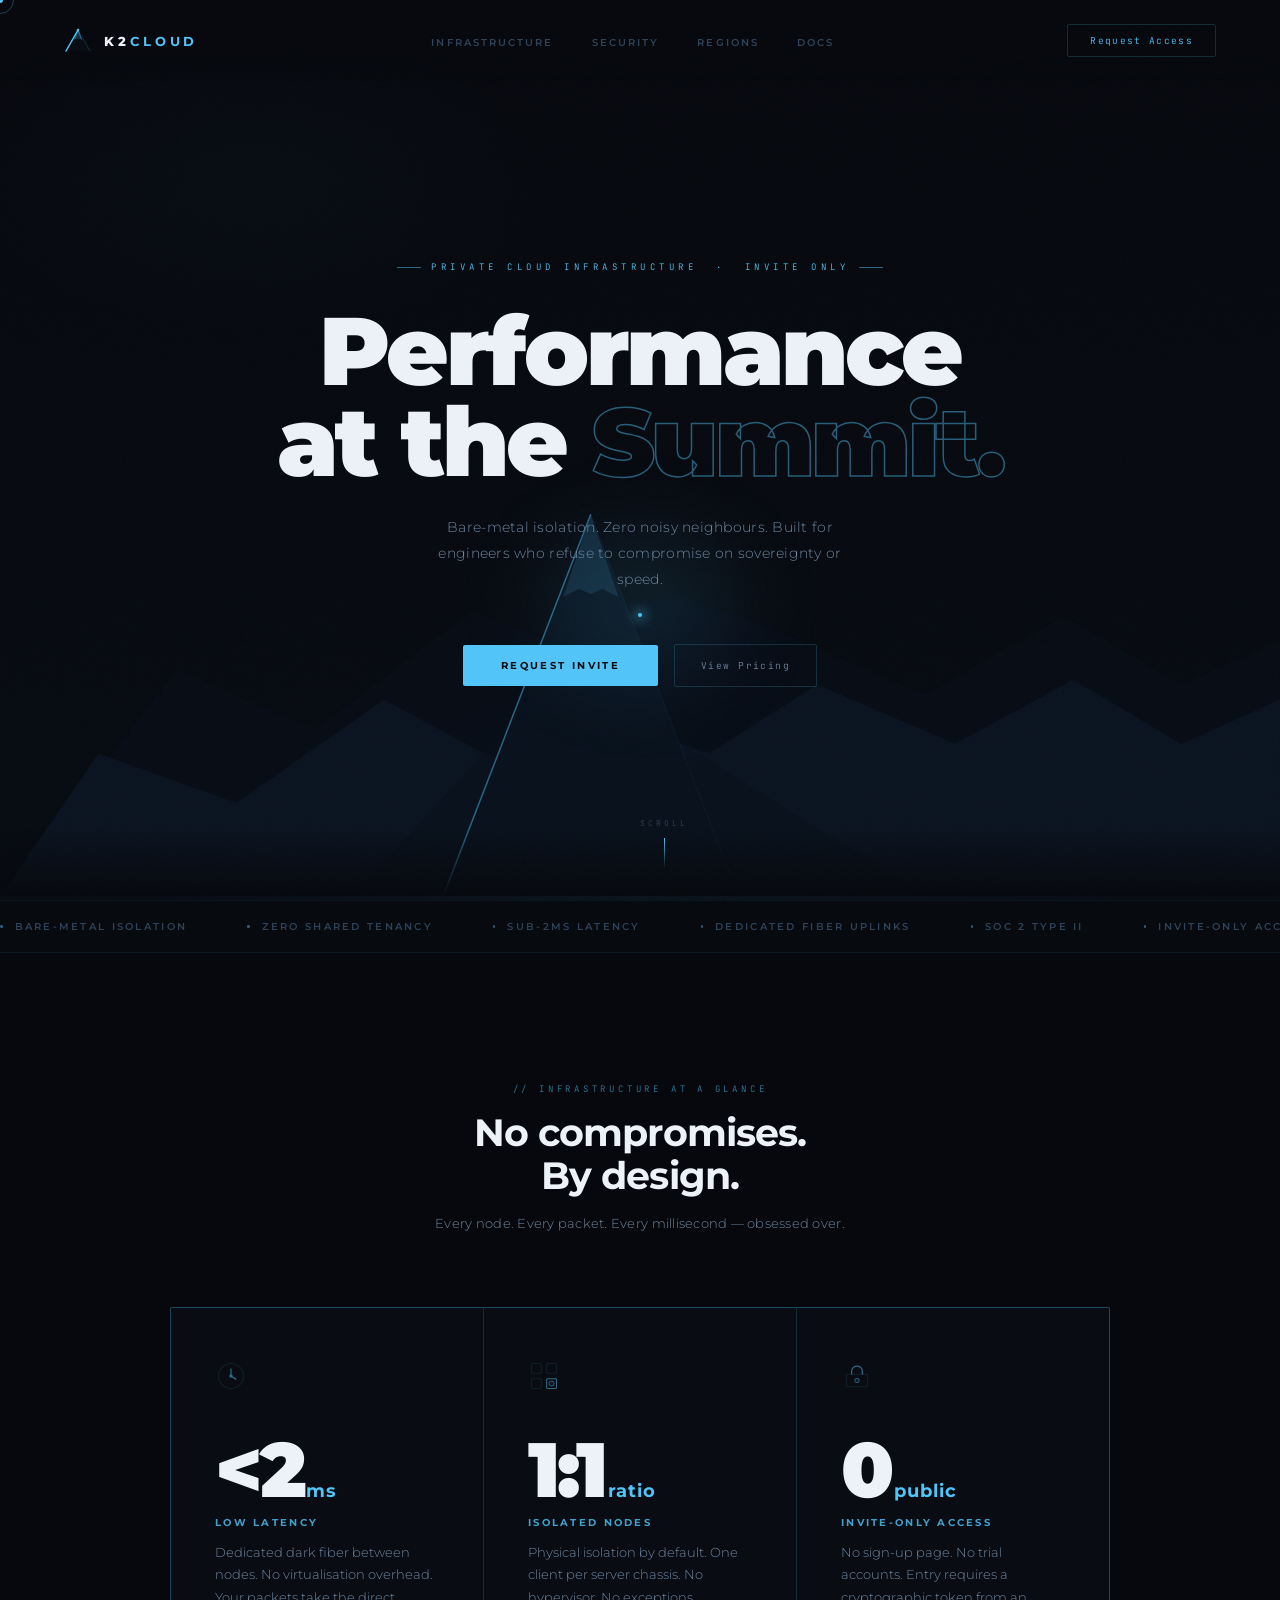
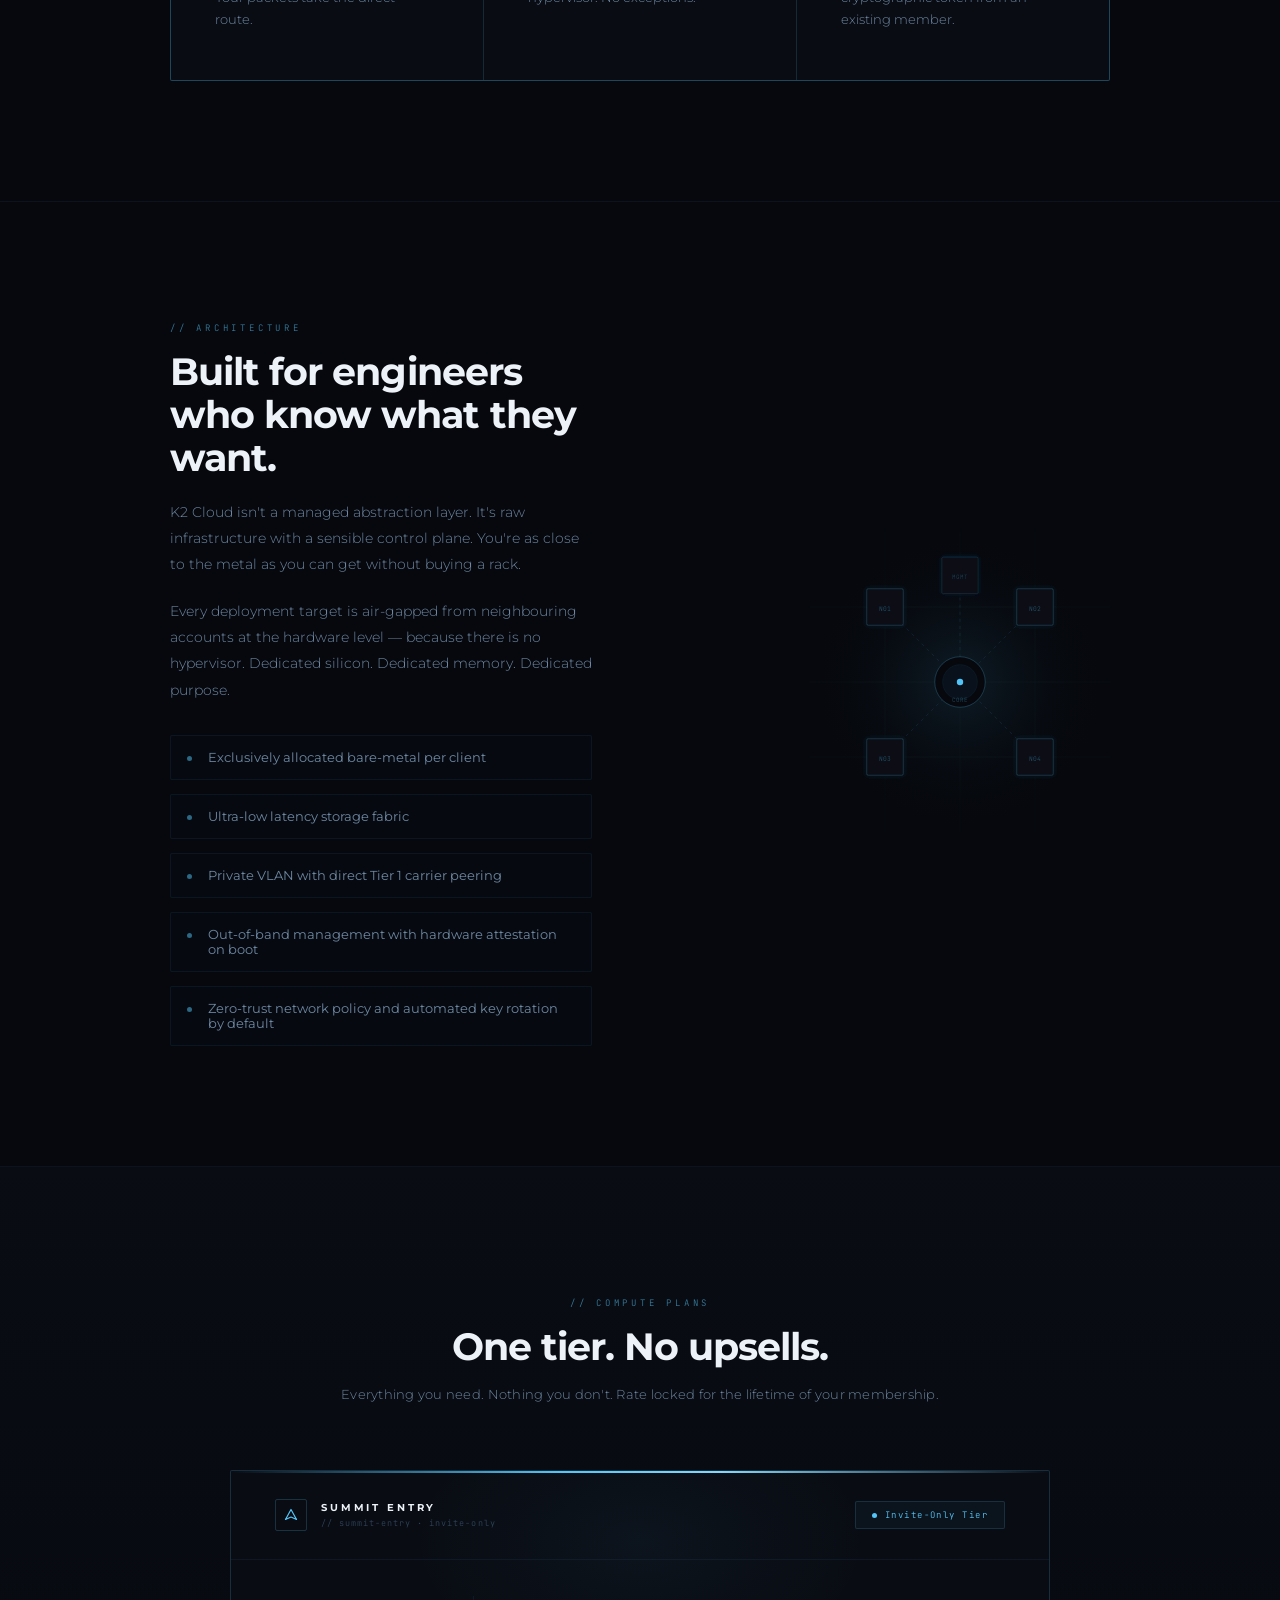
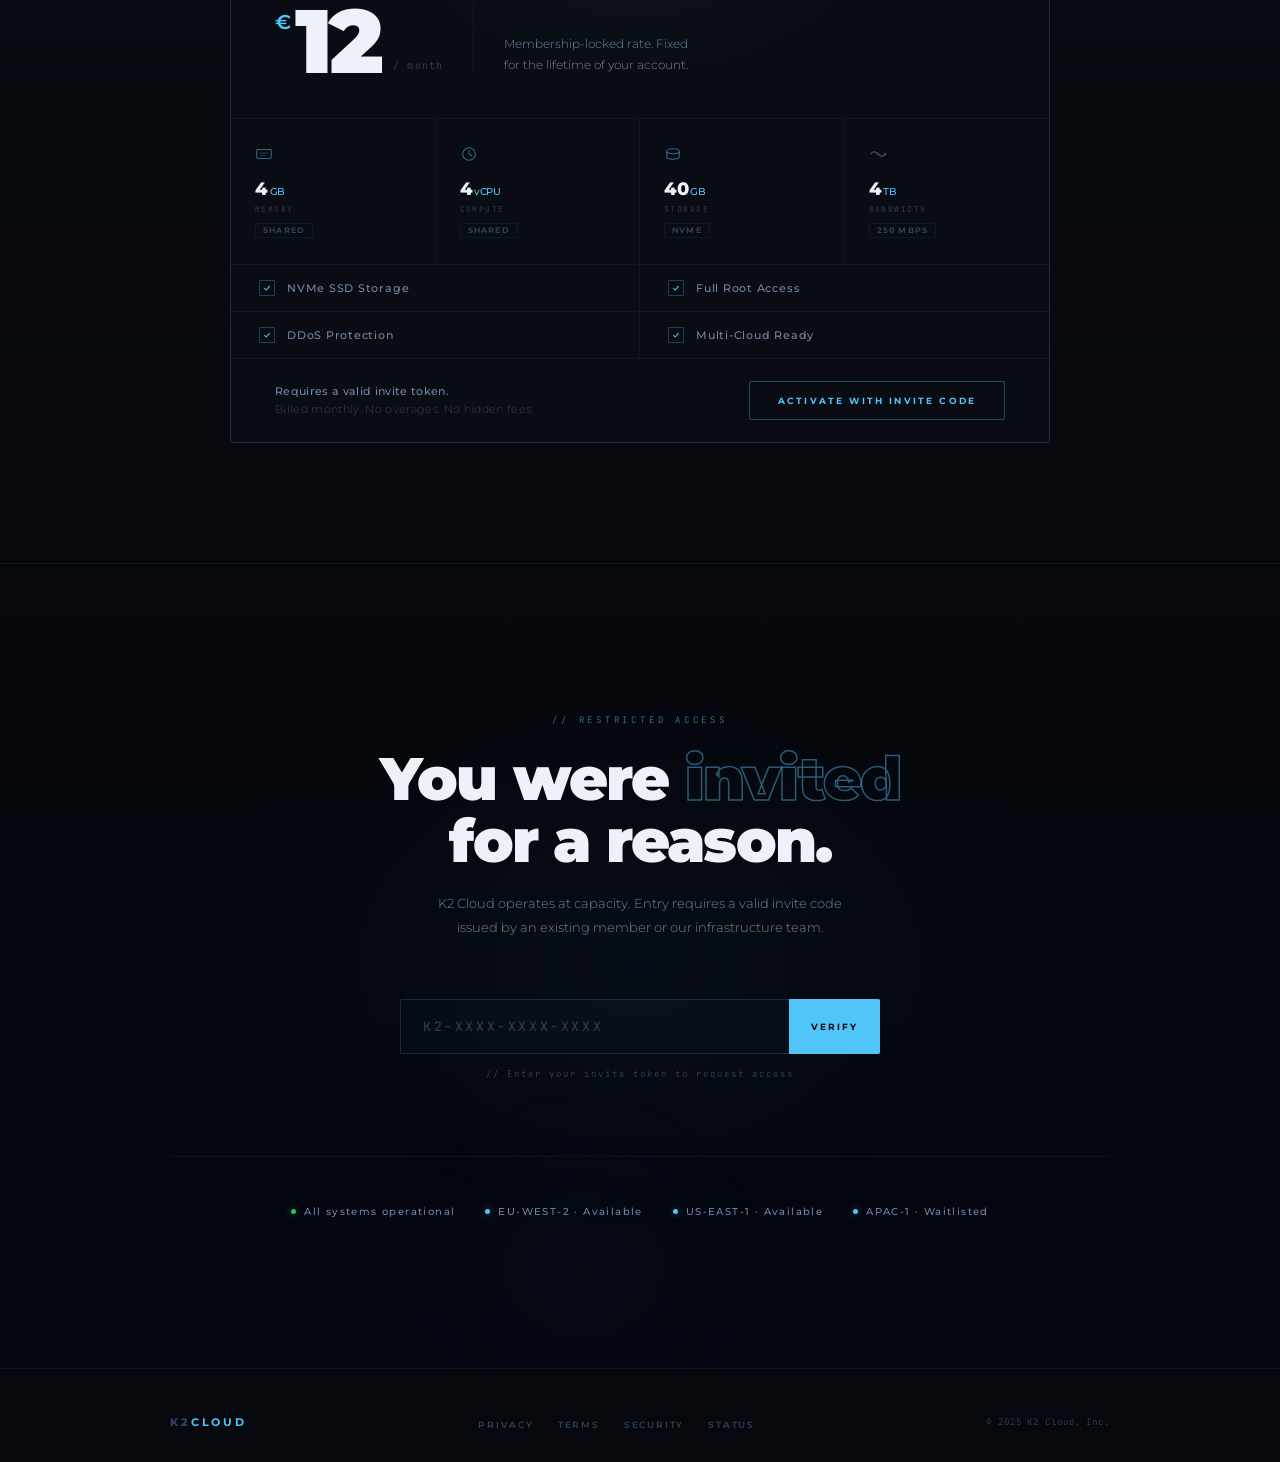
==== commit 5bfc71fa: "Update index.html" ====
--- a/index.html
+++ b/index.html
@@ -4,351 +4,477 @@
 <meta charset="UTF-8">
 <meta name="viewport" content="width=device-width, initial-scale=1.0">
 <title>K2 Cloud — Performance at the Summit</title>
-<link rel="icon" type="image/svg+xml" href="data:image/svg+xml,%3Csvg xmlns='http://www.w3.org/2000/svg' viewBox='0 0 32 32'%3E%3Crect width='32' height='32' fill='%2307090e'/%3E%3Cpath d='M16 4L28 26H4Z' fill='none' stroke='%2352c5f8' stroke-width='1.5' stroke-linejoin='round'/%3E%3Cpath d='M16 4L4 26' stroke='%2352c5f8' stroke-width='1.5' stroke-linecap='round'/%3E%3Cpath d='M11 16L16 4L21 16' fill='rgba(82,197,248,0.15)'/%3E%3Ccircle cx='16' cy='4' r='1.5' fill='%2352c5f8'/%3E%3C/svg%3E">
+<link rel="icon" type="image/svg+xml" href="data:image/svg+xml,%3Csvg xmlns='http://www.w3.org/2000/svg' viewBox='0 0 32 32'%3E%3Cpath d='M16 3L30 28H2Z' fill='none' stroke='%2352c5f8' stroke-width='1.6' stroke-linejoin='round'/%3E%3Cpath d='M16 3L2 28' stroke='%2352c5f8' stroke-width='1.6' stroke-linecap='round'/%3E%3Cpath d='M11 14L16 3L21 14L18.5 12.5L16 13.5L13.5 12.5Z' fill='rgba(82,197,248,0.22)'/%3E%3Ccircle cx='16' cy='3' r='1.8' fill='%2352c5f8'/%3E%3C/svg%3E">
 <link rel="preconnect" href="https://fonts.googleapis.com">
 <link href="https://fonts.googleapis.com/css2?family=Montserrat:wght@200;300;400;600;700;800;900&family=JetBrains+Mono:wght@300;400;500&display=swap" rel="stylesheet">
 <style>
-*, *::before, *::after { box-sizing: border-box; margin: 0; padding: 0; }
-
-:root {
-  --obsidian:    #07090e;
-  --deep:        #0b0e15;
-  --charcoal:    #101620;
-  --surface:     #141c28;
+*,*::before,*::after{box-sizing:border-box;margin:0;padding:0;}
+
+:root{
+  --obsidian:    #06080d;
+  --deep:        #090c13;
+  --charcoal:    #0e1420;
+  --surface:     #121923;
   --glacier:     #52c5f8;
-  --glacier-dim: rgba(82,197,248,.10);
-  --glacier-glow:rgba(82,197,248,.28);
+  --glacier-dim: rgba(82,197,248,.09);
+  --glacier-glow:rgba(82,197,248,.25);
   --glacier-hi:  #85d8fb;
-  --ice:         rgba(82,197,248,.5);
+  --ice:         rgba(82,197,248,.45);
   --text-hi:     #edf1f8;
-  --text-mid:    #7b90a9;
-  --text-lo:     #384d62;
-  --line:        rgba(82,197,248,.07);
-  --line-hi:     rgba(82,197,248,.20);
-}
-
-html { scroll-behavior: smooth; }
-
-body {
-  background: var(--obsidian);
-  color: var(--text-hi);
-  font-family: 'Montserrat', sans-serif;
-  font-weight: 300;
-  overflow-x: hidden;
-  cursor: none;
-}
-
-/* CURSOR */
-#cur  { position:fixed;width:7px;height:7px;background:var(--glacier);border-radius:50%;pointer-events:none;z-index:9999;transform:translate(-50%,-50%);mix-blend-mode:screen; }
-#ring { position:fixed;width:30px;height:30px;border:1px solid rgba(82,197,248,.35);border-radius:50%;pointer-events:none;z-index:9998;transform:translate(-50%,-50%);transition:width .2s,height .2s,border-color .2s; }
-
-/* NOISE OVERLAY */
-body::after {
-  content:'';position:fixed;inset:0;pointer-events:none;z-index:200;opacity:.02;
-  background-image:url("data:image/svg+xml,%3Csvg xmlns='http://www.w3.org/2000/svg' width='300' height='300'%3E%3Cfilter id='n'%3E%3CfeTurbulence type='fractalNoise' baseFrequency='.75' numOctaves='4' stitchTiles='stitch'/%3E%3C/filter%3E%3Crect width='300' height='300' filter='url(%23n)'/%3E%3C/svg%3E");
-}
-
-/* REVEAL */
-.reveal { opacity:0;transform:translateY(26px);transition:opacity .85s ease,transform .85s ease; }
-.reveal.in { opacity:1;transform:none; }
-.d1{transition-delay:.08s} .d2{transition-delay:.17s} .d3{transition-delay:.26s} .d4{transition-delay:.35s}
-
-/* ═══ NAV ═══ */
-nav {
+  --text-mid:    #6e87a2;
+  --text-lo:     #2e4259;
+  --line:        rgba(82,197,248,.065);
+  --line-hi:     rgba(82,197,248,.18);
+  --radius:      2px;
+}
+
+html{scroll-behavior:smooth;}
+body{background:var(--obsidian);color:var(--text-hi);font-family:'Montserrat',sans-serif;font-weight:300;overflow-x:hidden;cursor:none;}
+
+/* ── CURSOR ── */
+#cur{position:fixed;width:6px;height:6px;background:var(--glacier);border-radius:50%;pointer-events:none;z-index:9999;transform:translate(-50%,-50%);mix-blend-mode:screen;}
+#ring{position:fixed;width:28px;height:28px;border:1px solid rgba(82,197,248,.3);border-radius:50%;pointer-events:none;z-index:9998;transform:translate(-50%,-50%);transition:width .18s,height .18s,border-color .18s,opacity .18s;}
+
+/* ── GRAIN ── */
+body::after{content:'';position:fixed;inset:0;pointer-events:none;z-index:300;opacity:.025;background-image:url("data:image/svg+xml,%3Csvg xmlns='http://www.w3.org/2000/svg' width='200' height='200'%3E%3Cfilter id='n'%3E%3CfeTurbulence type='fractalNoise' baseFrequency='.9' numOctaves='4' stitchTiles='stitch'/%3E%3C/filter%3E%3Crect width='200' height='200' filter='url(%23n)'/%3E%3C/svg%3E");}
+
+/* ── REVEAL ── */
+.reveal{opacity:0;transform:translateY(22px);transition:opacity .9s cubic-bezier(.16,1,.3,1),transform .9s cubic-bezier(.16,1,.3,1);}
+.reveal.in{opacity:1;transform:none;}
+.d1{transition-delay:.07s}.d2{transition-delay:.15s}.d3{transition-delay:.23s}.d4{transition-delay:.31s}
+
+/* ══════════════ NAV ══════════════ */
+nav{
   position:fixed;top:0;left:0;right:0;z-index:100;
   display:flex;align-items:center;justify-content:space-between;
-  padding:26px 64px;
-  background:linear-gradient(to bottom,rgba(7,9,14,.97) 55%,transparent);
-  animation:fadeDown .9s ease both;
-}
-@keyframes fadeDown{from{opacity:0;transform:translateY(-10px)}to{opacity:1;transform:none}}
-
-.logo{display:flex;align-items:center;gap:11px;text-decoration:none;}
-.logo svg{width:32px;height:32px;}
-.logo-text{font-size:14px;font-weight:800;letter-spacing:.28em;text-transform:uppercase;color:var(--text-hi);}
+  padding:24px 64px;
+  background:linear-gradient(to bottom,rgba(6,8,13,.96) 60%,transparent);
+  backdrop-filter:blur(2px);
+  animation:fadeDown .8s ease both;
+}
+@keyframes fadeDown{from{opacity:0;transform:translateY(-8px)}to{opacity:1;transform:none}}
+
+.logo{display:flex;align-items:center;gap:12px;text-decoration:none;}
+.logo-mtn{width:28px;height:28px;flex-shrink:0;}
+.logo-text{font-size:13px;font-weight:800;letter-spacing:.3em;text-transform:uppercase;color:var(--text-hi);}
 .logo-text b{color:var(--glacier);}
 
-.nav-links{display:flex;gap:40px;list-style:none;}
-.nav-links a{font-size:10px;font-weight:600;letter-spacing:.2em;text-transform:uppercase;color:var(--text-lo);text-decoration:none;transition:color .25s;}
+.nav-links{display:flex;gap:38px;list-style:none;}
+.nav-links a{font-size:9.5px;font-weight:600;letter-spacing:.22em;text-transform:uppercase;color:var(--text-lo);text-decoration:none;transition:color .2s;position:relative;}
+.nav-links a::after{content:'';position:absolute;bottom:-4px;left:0;width:0;height:1px;background:var(--glacier);transition:width .25s;}
 .nav-links a:hover{color:var(--glacier);}
-
-.nav-pill{font-family:'JetBrains Mono',monospace;font-size:10px;letter-spacing:.14em;color:var(--glacier);border:1px solid var(--line-hi);padding:9px 20px;text-decoration:none;transition:background .25s,box-shadow .25s;}
-.nav-pill:hover{background:var(--glacier-dim);box-shadow:0 0 18px var(--glacier-glow);}
-
-/* ═══ HERO ═══ */
-.hero {
+.nav-links a:hover::after{width:100%;}
+
+.nav-pill{font-family:'JetBrains Mono',monospace;font-size:9.5px;letter-spacing:.14em;color:var(--glacier);border:1px solid var(--line-hi);padding:9px 22px;text-decoration:none;border-radius:var(--radius);transition:background .2s,box-shadow .2s;}
+.nav-pill:hover{background:var(--glacier-dim);box-shadow:0 0 20px var(--glacier-glow);}
+
+/* ══════════════ HERO ══════════════ */
+.hero{
   position:relative;min-height:100vh;
   display:flex;flex-direction:column;align-items:center;justify-content:center;
-  text-align:center;padding:130px 40px 100px;overflow:hidden;
+  text-align:center;padding:120px 40px 80px;overflow:hidden;
 }
 .hero-bg{
   position:absolute;inset:0;
-  background:radial-gradient(ellipse 70% 55% at 50% 106%,rgba(82,197,248,.06) 0%,transparent 70%),
-             linear-gradient(180deg,var(--obsidian) 0%,#090d14 100%);
+  background:
+    radial-gradient(ellipse 60% 50% at 50% 108%,rgba(82,197,248,.055) 0%,transparent 70%),
+    radial-gradient(ellipse 40% 30% at 20% 20%,rgba(82,197,248,.018) 0%,transparent 60%),
+    linear-gradient(180deg,var(--obsidian) 0%,#070b12 100%);
 }
 .hero-grid{
   position:absolute;inset:0;
-  background-image:linear-gradient(rgba(82,197,248,.022) 1px,transparent 1px),
-                   linear-gradient(90deg,rgba(82,197,248,.022) 1px,transparent 1px);
-  background-size:72px 72px;
-  mask-image:radial-gradient(ellipse 90% 65% at 50% 100%,black 10%,transparent 72%);
+  background-image:
+    linear-gradient(rgba(82,197,248,.018) 1px,transparent 1px),
+    linear-gradient(90deg,rgba(82,197,248,.018) 1px,transparent 1px);
+  background-size:80px 80px;
+  mask-image:radial-gradient(ellipse 85% 60% at 50% 100%,black 5%,transparent 68%);
 }
 .mountain-wrap{
   position:absolute;bottom:0;left:50%;transform:translateX(-50%);
   width:100%;max-width:1300px;
-  animation:mtnRise 2s cubic-bezier(.16,1,.3,1) both .3s;
-}
-@keyframes mtnRise{from{opacity:0;transform:translateX(-50%) translateY(50px)}to{opacity:1;transform:translateX(-50%) translateY(0)}}
+  animation:mtnRise 2.2s cubic-bezier(.16,1,.3,1) both .2s;
+}
+@keyframes mtnRise{from{opacity:0;transform:translateX(-50%) translateY(60px)}to{opacity:1;transform:translateX(-50%) translateY(0)}}
 .peak-glow{
-  position:absolute;bottom:34%;left:50%;transform:translateX(-50%);
-  width:280px;height:220px;
-  background:radial-gradient(ellipse,rgba(82,197,248,.15) 0%,transparent 68%);
-  filter:blur(28px);animation:gPulse 4s ease-in-out infinite;
-}
-@keyframes gPulse{0%,100%{opacity:.5}50%{opacity:1}}
+  position:absolute;bottom:33%;left:50%;transform:translateX(-50%);
+  width:320px;height:260px;
+  background:radial-gradient(ellipse,rgba(82,197,248,.13) 0%,transparent 65%);
+  filter:blur(32px);animation:gPulse 5s ease-in-out infinite;
+}
+@keyframes gPulse{0%,100%{opacity:.45}50%{opacity:1}}
 .peak-dot{
-  position:absolute;bottom:57.2%;left:50%;transform:translateX(-50%);
-  width:5px;height:5px;border-radius:50%;background:var(--glacier);
-  box-shadow:0 0 14px 4px rgba(82,197,248,.5);
-  animation:dotP 2.5s ease-in-out infinite 1.5s;
-}
-@keyframes dotP{0%,100%{opacity:1;transform:translateX(-50%) scale(1)}50%{opacity:.4;transform:translateX(-50%) scale(2)}}
-
-.hero-content{position:relative;z-index:10;max-width:820px;}
-.eyebrow{font-family:'JetBrains Mono',monospace;font-size:9.5px;letter-spacing:.45em;text-transform:uppercase;color:var(--glacier);margin-bottom:30px;opacity:.8;animation:fadeUp .9s ease both .55s;}
-.hero-title{font-size:clamp(54px,7.5vw,100px);font-weight:900;line-height:.97;letter-spacing:-.03em;color:var(--text-hi);margin-bottom:30px;animation:fadeUp .9s ease both .75s;}
+  position:absolute;bottom:57%;left:50%;transform:translateX(-50%);
+  width:4px;height:4px;border-radius:50%;background:var(--glacier);
+  box-shadow:0 0 12px 3px rgba(82,197,248,.55);
+  animation:dotP 3s ease-in-out infinite 1.5s;
+}
+@keyframes dotP{0%,100%{opacity:1;transform:translateX(-50%) scale(1)}50%{opacity:.3;transform:translateX(-50%) scale(2.5)}}
+
+.hero-content{position:relative;z-index:10;max-width:800px;}
+.eyebrow{
+  display:inline-flex;align-items:center;gap:10px;
+  font-family:'JetBrains Mono',monospace;font-size:9px;letter-spacing:.5em;text-transform:uppercase;color:var(--glacier);
+  margin-bottom:32px;opacity:.75;
+  animation:fadeUp .9s ease both .5s;
+}
+.eyebrow::before,.eyebrow::after{content:'';width:24px;height:1px;background:currentColor;opacity:.5;}
+.hero-title{
+  font-size:clamp(52px,7.5vw,96px);font-weight:900;line-height:.95;letter-spacing:-.035em;
+  color:var(--text-hi);margin-bottom:28px;
+  animation:fadeUp .9s ease both .7s;
+}
 .hero-title .outline{color:transparent;-webkit-text-stroke:1.5px var(--ice);font-style:normal;}
-.hero-sub{font-size:14px;font-weight:300;line-height:1.85;color:var(--text-mid);max-width:460px;margin:0 auto 52px;letter-spacing:.025em;animation:fadeUp .9s ease both .95s;}
-@keyframes fadeUp{from{opacity:0;transform:translateY(20px)}to{opacity:1;transform:none}}
-.cta-row{display:flex;align-items:center;justify-content:center;gap:18px;animation:fadeUp .9s ease both 1.1s;}
-
-.btn-prim{font-family:'Montserrat',sans-serif;font-size:10px;font-weight:700;letter-spacing:.22em;text-transform:uppercase;text-decoration:none;color:var(--obsidian);background:var(--glacier);padding:15px 36px;transition:box-shadow .3s;display:inline-block;}
-.btn-prim:hover{box-shadow:0 0 40px rgba(82,197,248,.5);}
-.btn-ghost{font-family:'JetBrains Mono',monospace;font-size:10px;letter-spacing:.15em;color:var(--text-mid);text-decoration:none;padding:15px 26px;border:1px solid var(--line);transition:color .25s,border-color .25s;display:inline-block;}
-.btn-ghost:hover{color:var(--glacier);border-color:var(--line-hi);}
-
-.scroll-hint{position:absolute;bottom:36px;left:50%;transform:translateX(-50%);display:flex;flex-direction:column;align-items:center;gap:10px;animation:fadeUp 1s ease both 2s;}
-.scroll-hint span{font-family:'JetBrains Mono',monospace;font-size:8.5px;letter-spacing:.35em;color:var(--text-lo);text-transform:uppercase;}
-.scroll-bar{width:1px;height:34px;background:linear-gradient(to bottom,var(--glacier),transparent);animation:sBar 2.2s ease-in-out infinite 2s;}
-@keyframes sBar{0%,100%{opacity:0;transform:scaleY(.3)}50%{opacity:.7;transform:scaleY(1)}}
-
-/* ═══ TICKER ═══ */
-.ticker{border-top:1px solid var(--line);border-bottom:1px solid var(--line);padding:24px 0;overflow:hidden;}
-.ticker-track{display:flex;gap:68px;white-space:nowrap;width:max-content;animation:tick 28s linear infinite;}
+.hero-sub{
+  font-size:13.5px;font-weight:300;line-height:1.9;color:var(--text-mid);
+  max-width:430px;margin:0 auto 52px;letter-spacing:.02em;
+  animation:fadeUp .9s ease both .88s;
+}
+@keyframes fadeUp{from{opacity:0;transform:translateY(18px)}to{opacity:1;transform:none}}
+.cta-row{display:flex;align-items:center;justify-content:center;gap:16px;animation:fadeUp .9s ease both 1.05s;}
+
+.btn-prim{
+  font-family:'Montserrat',sans-serif;font-size:9.5px;font-weight:700;letter-spacing:.25em;
+  text-transform:uppercase;text-decoration:none;color:var(--obsidian);
+  background:var(--glacier);padding:15px 38px;border-radius:var(--radius);
+  transition:box-shadow .3s,transform .2s;display:inline-block;
+}
+.btn-prim:hover{box-shadow:0 0 42px rgba(82,197,248,.45);transform:translateY(-1px);}
+.btn-ghost{
+  font-family:'JetBrains Mono',monospace;font-size:9.5px;letter-spacing:.15em;
+  color:var(--text-mid);text-decoration:none;padding:14px 26px;
+  border:1px solid var(--line-hi);border-radius:var(--radius);
+  transition:color .2s,border-color .2s,background .2s;display:inline-block;
+}
+.btn-ghost:hover{color:var(--glacier);border-color:rgba(82,197,248,.35);background:var(--glacier-dim);}
+
+.scroll-hint{
+  position:absolute;bottom:32px;left:50%;transform:translateX(-50%);
+  display:flex;flex-direction:column;align-items:center;gap:10px;
+  animation:fadeUp 1s ease both 2s;
+}
+.scroll-hint span{font-family:'JetBrains Mono',monospace;font-size:8px;letter-spacing:.38em;color:var(--text-lo);text-transform:uppercase;}
+.scroll-bar{width:1px;height:30px;background:linear-gradient(to bottom,var(--glacier),transparent);animation:sBar 2.4s ease-in-out infinite 2s;}
+@keyframes sBar{0%,100%{opacity:0;transform:scaleY(.2)}50%{opacity:.65;transform:scaleY(1)}}
+
+/* ══════════════ TICKER ══════════════ */
+.ticker{border-top:1px solid var(--line);border-bottom:1px solid var(--line);padding:20px 0;overflow:hidden;background:rgba(9,12,19,.5);}
+.ticker-track{display:flex;gap:60px;white-space:nowrap;width:max-content;animation:tick 32s linear infinite;}
 @keyframes tick{from{transform:translateX(0)}to{transform:translateX(-50%)}}
-.ti{display:flex;align-items:center;gap:13px;font-size:10px;font-weight:600;letter-spacing:.22em;text-transform:uppercase;color:var(--text-lo);}
-.td{width:3px;height:3px;border-radius:50%;background:var(--glacier);opacity:.5;flex-shrink:0;}
-
-/* ═══ SHARED SECTION UTILS ═══ */
-.wrap{max-width:1080px;margin:0 auto;padding:0 60px;}
-.s-label{font-family:'JetBrains Mono',monospace;font-size:9.5px;letter-spacing:.38em;text-transform:uppercase;color:var(--glacier);opacity:.65;display:block;margin-bottom:14px;}
-.s-head{font-size:clamp(26px,3.2vw,42px);font-weight:700;letter-spacing:-.02em;color:var(--text-hi);line-height:1.13;margin-bottom:14px;}
-.s-sub{font-size:13px;font-weight:300;color:var(--text-mid);letter-spacing:.025em;line-height:1.8;}
-
-/* ═══ STATS ═══ */
-.stats-sec{padding:120px 0 110px;}
-.stats-hd{text-align:center;margin-bottom:68px;}
-.stats-grid{display:grid;grid-template-columns:repeat(3,1fr);border:1px solid var(--line-hi);gap:1px;background:var(--line-hi);}
-.sc{background:var(--deep);padding:50px 40px 46px;position:relative;overflow:hidden;transition:background .35s;}
-.sc::after{content:'';position:absolute;top:0;left:0;right:0;height:1.5px;background:linear-gradient(90deg,transparent,var(--glacier),transparent);opacity:0;transition:opacity .35s;}
+.ti{display:flex;align-items:center;gap:12px;font-size:9.5px;font-weight:600;letter-spacing:.24em;text-transform:uppercase;color:var(--text-lo);}
+.td{width:2.5px;height:2.5px;border-radius:50%;background:var(--glacier);opacity:.45;flex-shrink:0;}
+
+/* ══════════════ SECTION UTILS ══════════════ */
+.wrap{max-width:1060px;margin:0 auto;padding:0 60px;}
+.s-label{
+  font-family:'JetBrains Mono',monospace;font-size:9px;letter-spacing:.42em;
+  text-transform:uppercase;color:var(--glacier);opacity:.6;display:block;margin-bottom:16px;
+}
+.s-head{font-size:clamp(24px,3vw,40px);font-weight:700;letter-spacing:-.025em;color:var(--text-hi);line-height:1.12;margin-bottom:14px;}
+.s-sub{font-size:13px;font-weight:300;color:var(--text-mid);letter-spacing:.02em;line-height:1.85;}
+
+/* ══════════════ STATS ══════════════ */
+.stats-sec{padding:130px 0 120px;}
+.stats-hd{text-align:center;margin-bottom:72px;}
+.stats-grid{
+  display:grid;grid-template-columns:repeat(3,1fr);
+  border:1px solid var(--line-hi);gap:1px;background:var(--line-hi);
+  border-radius:var(--radius);overflow:hidden;
+}
+.sc{
+  background:var(--deep);padding:52px 44px 48px;
+  position:relative;overflow:hidden;transition:background .4s;
+}
+.sc::before{
+  content:'';position:absolute;top:0;left:0;right:0;height:1px;
+  background:linear-gradient(90deg,transparent 0%,var(--glacier) 50%,transparent 100%);
+  opacity:0;transition:opacity .4s;
+}
 .sc:hover{background:var(--charcoal);}
-.sc:hover::after{opacity:1;}
-.sc-ico{width:36px;height:36px;margin-bottom:32px;opacity:.6;}
-.sc-val{font-size:clamp(44px,5.5vw,74px);font-weight:900;letter-spacing:-.04em;color:var(--text-hi);line-height:1;margin-bottom:6px;}
-.sc-val sub{font-size:.27em;color:var(--glacier);font-weight:700;letter-spacing:.05em;margin-left:2px;vertical-align:baseline;}
-.sc-lbl{font-size:10px;font-weight:700;letter-spacing:.22em;text-transform:uppercase;color:var(--glacier);margin-bottom:12px;}
-.sc-desc{font-size:12.5px;font-weight:300;line-height:1.75;color:var(--text-mid);max-width:230px;}
-.sc-glow{position:absolute;bottom:0;right:0;width:100px;height:100px;background:radial-gradient(circle at bottom right,rgba(82,197,248,.05),transparent 70%);opacity:0;transition:opacity .35s;}
+.sc:hover::before{opacity:.7;}
+.sc-ico{width:32px;height:32px;margin-bottom:36px;opacity:.5;}
+.sc-val{font-size:clamp(46px,6vw,78px);font-weight:900;letter-spacing:-.045em;color:var(--text-hi);line-height:1;margin-bottom:8px;}
+.sc-val sub{font-size:.24em;color:var(--glacier);font-weight:700;letter-spacing:.06em;margin-left:3px;vertical-align:baseline;}
+.sc-lbl{font-size:9.5px;font-weight:700;letter-spacing:.24em;text-transform:uppercase;color:var(--glacier);margin-bottom:14px;opacity:.8;}
+.sc-desc{font-size:12.5px;font-weight:300;line-height:1.8;color:var(--text-mid);max-width:220px;}
+.sc-glow{position:absolute;bottom:-10px;right:-10px;width:120px;height:120px;background:radial-gradient(circle,rgba(82,197,248,.06),transparent 70%);opacity:0;transition:opacity .4s;}
 .sc:hover .sc-glow{opacity:1;}
 
-/* ═══ ARCH ═══ */
+/* ══════════════ ARCH ══════════════ */
 .arch-sec{padding:120px 0;border-top:1px solid var(--line);}
-.arch-grid{display:grid;grid-template-columns:1fr 1fr;gap:88px;align-items:center;}
-.arch-text .s-head{margin-bottom:18px;}
-.arch-text p{font-size:13.5px;font-weight:300;line-height:1.9;color:var(--text-mid);margin-bottom:18px;}
-.arch-list{list-style:none;margin-top:30px;display:flex;flex-direction:column;gap:13px;}
-.arch-list li{display:flex;align-items:flex-start;gap:15px;font-size:12.5px;font-weight:400;color:var(--text-mid);}
-.arch-list li::before{content:'';width:14px;height:1px;background:var(--glacier);flex-shrink:0;margin-top:9px;opacity:.5;}
+.arch-grid{display:grid;grid-template-columns:1fr 1fr;gap:96px;align-items:center;}
+.arch-text .s-head{margin-bottom:20px;}
+.arch-text p{font-size:13.5px;font-weight:300;line-height:1.95;color:var(--text-mid);margin-bottom:20px;}
+.arch-list{list-style:none;margin-top:32px;display:flex;flex-direction:column;gap:14px;}
+.arch-list li{
+  display:flex;align-items:flex-start;gap:16px;
+  font-size:12.5px;font-weight:400;color:var(--text-mid);
+  padding:14px 16px;
+  border:1px solid var(--line);border-radius:var(--radius);
+  background:rgba(82,197,248,.015);
+  transition:border-color .25s,background .25s;
+}
+.arch-list li:hover{border-color:var(--line-hi);background:rgba(82,197,248,.03);color:var(--text-hi);}
+.arch-list li::before{content:'';width:5px;height:5px;border-radius:50%;background:var(--glacier);flex-shrink:0;margin-top:6px;opacity:.5;}
 .node-wrap{aspect-ratio:1;max-width:390px;margin-left:auto;}
 .node-wrap svg{width:100%;height:100%;}
 
-/* ═══ PRICING ═══ */
-.pricing-sec{padding:120px 0 110px;background:linear-gradient(180deg,var(--deep) 0%,var(--obsidian) 100%);border-top:1px solid var(--line);border-bottom:1px solid var(--line);}
-.pricing-hd{text-align:center;margin-bottom:60px;}
-
-.pc{max-width:800px;margin:0 auto;border:1px solid var(--line-hi);background:var(--deep);position:relative;overflow:hidden;}
-.pc-bar{position:absolute;top:0;left:0;right:0;height:2px;background:linear-gradient(90deg,transparent,var(--glacier) 40%,var(--glacier-hi) 60%,transparent);}
-.pc-glow{position:absolute;top:-90px;left:50%;transform:translateX(-50%);width:480px;height:280px;background:radial-gradient(ellipse,rgba(82,197,248,.05) 0%,transparent 70%);pointer-events:none;}
-.crn{position:absolute;width:14px;height:14px;border-color:var(--glacier);border-style:solid;opacity:.32;}
-.crn-tl{top:-1px;left:-1px;border-width:1.5px 0 0 1.5px;}
-.crn-tr{top:-1px;right:-1px;border-width:1.5px 1.5px 0 0;}
-.crn-bl{bottom:-1px;left:-1px;border-width:0 0 1.5px 1.5px;}
-.crn-br{bottom:-1px;right:-1px;border-width:0 1.5px 1.5px 0;}
-
-/* plan top row */
-.pc-top{display:flex;align-items:center;justify-content:space-between;padding:30px 44px;border-bottom:1px solid var(--line);}
+/* ══════════════ PRICING ══════════════ */
+.pricing-sec{
+  padding:130px 0 120px;
+  background:linear-gradient(180deg,var(--deep) 0%,var(--obsidian) 100%);
+  border-top:1px solid var(--line);border-bottom:1px solid var(--line);
+}
+.pricing-hd{text-align:center;margin-bottom:64px;}
+
+.pc{
+  max-width:820px;margin:0 auto;
+  border:1px solid var(--line-hi);background:var(--deep);
+  position:relative;overflow:hidden;border-radius:var(--radius);
+}
+.pc-bar{position:absolute;top:0;left:0;right:0;height:1.5px;background:linear-gradient(90deg,transparent 0%,var(--glacier) 40%,var(--glacier-hi) 60%,transparent 100%);}
+.pc-glow{position:absolute;top:-80px;left:50%;transform:translateX(-50%);width:500px;height:300px;background:radial-gradient(ellipse,rgba(82,197,248,.045) 0%,transparent 65%);pointer-events:none;}
+.crn{position:absolute;width:12px;height:12px;border-color:var(--glacier);border-style:solid;opacity:.28;}
+.crn-tl{top:-1px;left:-1px;border-width:1px 0 0 1px;}
+.crn-tr{top:-1px;right:-1px;border-width:1px 1px 0 0;}
+.crn-bl{bottom:-1px;left:-1px;border-width:0 0 1px 1px;}
+.crn-br{bottom:-1px;right:-1px;border-width:0 1px 1px 0;}
+
+.pc-top{display:flex;align-items:center;justify-content:space-between;padding:28px 44px;border-bottom:1px solid var(--line);}
 .pc-plan{display:flex;align-items:center;gap:14px;}
-.pc-ico{width:34px;height:34px;border:1px solid rgba(82,197,248,.22);display:flex;align-items:center;justify-content:center;flex-shrink:0;}
-.pc-name{font-size:10px;font-weight:700;letter-spacing:.28em;text-transform:uppercase;color:var(--text-hi);}
-.pc-id{font-family:'JetBrains Mono',monospace;font-size:9px;color:var(--text-lo);letter-spacing:.13em;margin-top:3px;}
-.pc-badge{display:flex;align-items:center;gap:8px;border:1px solid rgba(82,197,248,.18);padding:6px 14px;font-family:'JetBrains Mono',monospace;font-size:9.5px;letter-spacing:.15em;color:var(--glacier);background:rgba(82,197,248,.04);}
-.bdot{width:5px;height:5px;border-radius:50%;background:var(--glacier);animation:blink 2.5s ease-in-out infinite;}
-@keyframes blink{0%,100%{opacity:1}50%{opacity:.25}}
-
-/* price row */
-.pc-price{display:flex;align-items:flex-end;padding:34px 44px 30px;border-bottom:1px solid var(--line);gap:0;}
+.pc-ico{width:32px;height:32px;border:1px solid rgba(82,197,248,.2);display:flex;align-items:center;justify-content:center;flex-shrink:0;border-radius:var(--radius);}
+.pc-name{font-size:9.5px;font-weight:700;letter-spacing:.3em;text-transform:uppercase;color:var(--text-hi);}
+.pc-id{font-family:'JetBrains Mono',monospace;font-size:8.5px;color:var(--text-lo);letter-spacing:.12em;margin-top:4px;}
+.pc-badge{
+  display:flex;align-items:center;gap:8px;
+  border:1px solid rgba(82,197,248,.16);padding:7px 16px;
+  font-family:'JetBrains Mono',monospace;font-size:9px;letter-spacing:.16em;
+  color:var(--glacier);background:rgba(82,197,248,.04);border-radius:var(--radius);
+}
+.bdot{width:5px;height:5px;border-radius:50%;background:var(--glacier);animation:blink 2.8s ease-in-out infinite;}
+@keyframes blink{0%,100%{opacity:1}50%{opacity:.2}}
+
+.pc-price{display:flex;align-items:flex-end;padding:36px 44px 32px;border-bottom:1px solid var(--line);gap:0;}
 .pc-amt{display:flex;align-items:flex-start;gap:4px;}
-.pc-cur{font-size:22px;font-weight:600;color:var(--glacier);margin-top:14px;line-height:1;}
-.pc-num{font-size:clamp(62px,8vw,86px);font-weight:900;letter-spacing:-.045em;color:var(--text-hi);line-height:1;}
-.pc-period{font-family:'JetBrains Mono',monospace;font-size:10px;color:var(--text-lo);letter-spacing:.12em;padding-bottom:12px;margin-left:12px;align-self:flex-end;}
-.pc-div{width:1px;background:var(--line);margin:0 28px 12px;align-self:stretch;flex-shrink:0;}
-.pc-note{font-size:12px;font-weight:300;color:var(--text-mid);line-height:1.75;max-width:200px;padding-bottom:8px;align-self:flex-end;}
-
-/* specs */
+.pc-cur{font-size:20px;font-weight:600;color:var(--glacier);margin-top:16px;line-height:1;}
+.pc-num{font-size:clamp(64px,8.5vw,90px);font-weight:900;letter-spacing:-.05em;color:var(--text-hi);line-height:1;}
+.pc-period{font-family:'JetBrains Mono',monospace;font-size:10px;color:var(--text-lo);letter-spacing:.12em;padding-bottom:14px;margin-left:14px;align-self:flex-end;}
+.pc-div{width:1px;background:var(--line);margin:0 30px 14px;align-self:stretch;flex-shrink:0;}
+.pc-note{font-size:12px;font-weight:300;color:var(--text-mid);line-height:1.8;max-width:190px;padding-bottom:10px;align-self:flex-end;}
+
 .pc-specs{display:grid;grid-template-columns:repeat(4,1fr);border-bottom:1px solid var(--line);}
-.sp{padding:26px 26px 22px;border-right:1px solid var(--line);transition:background .3s;}
+.sp{padding:26px 24px;border-right:1px solid var(--line);transition:background .25s;}
 .sp:last-child{border-right:none;}
-.sp:hover{background:rgba(82,197,248,.025);}
-.sp-ico{width:19px;height:19px;margin-bottom:12px;opacity:.55;}
-.sp-val{font-size:18px;font-weight:800;letter-spacing:-.02em;color:var(--text-hi);line-height:1.2;margin-bottom:3px;}
-.sp-val em{font-style:normal;font-size:10.5px;color:var(--glacier);font-weight:500;margin-left:2px;}
-.sp-key{font-family:'JetBrains Mono',monospace;font-size:8.5px;letter-spacing:.17em;text-transform:uppercase;color:var(--text-lo);line-height:1.5;}
-.sp-tag{display:inline-block;margin-top:6px;font-size:8px;font-weight:700;letter-spacing:.14em;text-transform:uppercase;color:var(--text-lo);border:1px solid var(--line);padding:2px 7px;}
-
-/* features */
+.sp:hover{background:rgba(82,197,248,.022);}
+.sp-ico{width:18px;height:18px;margin-bottom:12px;opacity:.5;}
+.sp-val{font-size:18px;font-weight:800;letter-spacing:-.02em;color:var(--text-hi);line-height:1.15;margin-bottom:3px;}
+.sp-val em{font-style:normal;font-size:10px;color:var(--glacier);font-weight:500;margin-left:2px;}
+.sp-key{font-family:'JetBrains Mono',monospace;font-size:8px;letter-spacing:.18em;text-transform:uppercase;color:var(--text-lo);line-height:1.5;}
+.sp-tag{display:inline-block;margin-top:8px;font-size:7.5px;font-weight:700;letter-spacing:.16em;text-transform:uppercase;color:var(--text-lo);border:1px solid var(--line);padding:2px 7px;border-radius:1px;}
+
 .pc-feats{display:grid;grid-template-columns:repeat(2,1fr);border-bottom:1px solid var(--line);}
-.ft{display:flex;align-items:center;gap:12px;padding:16px 28px;border-right:1px solid var(--line);border-bottom:1px solid var(--line);transition:background .3s;}
+.ft{display:flex;align-items:center;gap:12px;padding:15px 28px;border-right:1px solid var(--line);border-bottom:1px solid var(--line);transition:background .25s;}
 .ft:nth-child(2n){border-right:none;}
 .ft:nth-last-child(-n+2){border-bottom:none;}
-.ft:hover{background:rgba(82,197,248,.025);}
-.ft-chk{width:17px;height:17px;border:1px solid rgba(82,197,248,.32);flex-shrink:0;display:flex;align-items:center;justify-content:center;}
-.ft-chk svg{width:9px;height:9px;}
-.ft-txt{font-size:11.5px;font-weight:500;letter-spacing:.06em;color:var(--text-mid);}
-
-/* CTA */
-.pc-cta{display:flex;align-items:center;justify-content:space-between;padding:24px 44px;gap:22px;}
-.pc-fine{font-size:11.5px;font-weight:300;color:var(--text-lo);letter-spacing:.03em;line-height:1.65;}
+.ft:hover{background:rgba(82,197,248,.02);}
+.ft-chk{width:16px;height:16px;border:1px solid rgba(82,197,248,.28);flex-shrink:0;display:flex;align-items:center;justify-content:center;border-radius:1px;}
+.ft-chk svg{width:8px;height:8px;}
+.ft-txt{font-size:11px;font-weight:500;letter-spacing:.07em;color:var(--text-mid);}
+
+.pc-cta{display:flex;align-items:center;justify-content:space-between;padding:22px 44px;gap:20px;}
+.pc-fine{font-size:11px;font-weight:300;color:var(--text-lo);letter-spacing:.03em;line-height:1.7;}
 .pc-fine strong{color:var(--text-mid);font-weight:500;}
-.pc-btn{flex-shrink:0;font-family:'Montserrat',sans-serif;font-size:9.5px;font-weight:700;letter-spacing:.22em;text-transform:uppercase;color:var(--glacier);border:1px solid var(--glacier);padding:13px 30px;text-decoration:none;position:relative;overflow:hidden;transition:color .3s,box-shadow .3s;display:inline-block;}
-.pc-btn::before{content:'';position:absolute;inset:0;background:var(--glacier);transform:translateX(-101%);transition:transform .32s cubic-bezier(.4,0,.2,1);}
-.pc-btn:hover{color:var(--obsidian);box-shadow:0 0 28px rgba(82,197,248,.35);}
+.pc-btn{
+  flex-shrink:0;font-family:'Montserrat',sans-serif;font-size:9px;font-weight:700;
+  letter-spacing:.24em;text-transform:uppercase;color:var(--glacier);
+  border:1px solid rgba(82,197,248,.35);padding:13px 28px;text-decoration:none;
+  position:relative;overflow:hidden;transition:color .3s,box-shadow .3s,border-color .3s;
+  display:inline-block;border-radius:var(--radius);
+}
+.pc-btn::before{content:'';position:absolute;inset:0;background:var(--glacier);transform:translateX(-101%);transition:transform .3s cubic-bezier(.4,0,.2,1);}
+.pc-btn:hover{color:var(--obsidian);box-shadow:0 0 30px rgba(82,197,248,.3);border-color:var(--glacier);}
 .pc-btn:hover::before{transform:translateX(0);}
 .pc-btn span{position:relative;z-index:1;}
 
-/* ═══ ACCESS ═══ */
-.access-sec{padding:140px 0;text-align:center;position:relative;overflow:hidden;background:linear-gradient(180deg,var(--obsidian) 0%,#05070c 100%);}
-.access-glow{position:absolute;top:50%;left:50%;transform:translate(-50%,-50%);width:700px;height:500px;background:radial-gradient(ellipse,rgba(82,197,248,.055) 0%,transparent 65%);filter:blur(24px);pointer-events:none;}
+/* ══════════════ ACCESS ══════════════ */
+.access-sec{
+  padding:150px 0;text-align:center;
+  position:relative;overflow:hidden;
+  background:linear-gradient(180deg,var(--obsidian) 0%,#040610 100%);
+}
+.access-glow{position:absolute;top:50%;left:50%;transform:translate(-50%,-50%);width:800px;height:600px;background:radial-gradient(ellipse,rgba(82,197,248,.04) 0%,transparent 62%);filter:blur(28px);pointer-events:none;}
+.access-glow2{position:absolute;bottom:-100px;left:30%;width:400px;height:400px;background:radial-gradient(ellipse,rgba(82,197,248,.025) 0%,transparent 65%);filter:blur(40px);pointer-events:none;}
 .access-sec .wrap{position:relative;z-index:2;}
-.access-sec .s-label{margin-bottom:20px;}
-.access-head{font-size:clamp(34px,5vw,62px);font-weight:900;letter-spacing:-.03em;color:var(--text-hi);margin-bottom:16px;line-height:1.05;}
+.access-sec .s-label{margin-bottom:22px;}
+.access-head{font-size:clamp(32px,5vw,60px);font-weight:900;letter-spacing:-.03em;color:var(--text-hi);margin-bottom:18px;line-height:1.04;}
 .access-head span{color:transparent;-webkit-text-stroke:1.5px var(--ice);}
-.access-sub{font-size:13.5px;font-weight:300;color:var(--text-mid);margin-bottom:58px;line-height:1.8;}
-
-.invite-form{max-width:496px;margin:0 auto;}
+.access-sub{font-size:13px;font-weight:300;color:var(--text-mid);margin-bottom:60px;line-height:1.85;}
+
+.invite-form{max-width:480px;margin:0 auto;}
 .invite-wrap{position:relative;display:flex;}
-.inv-input{width:100%;background:rgba(82,197,248,.026);border:1px solid var(--line-hi);padding:19px 126px 19px 24px;font-family:'JetBrains Mono',monospace;font-size:13px;font-weight:400;letter-spacing:.14em;color:var(--text-hi);outline:none;transition:border-color .3s,box-shadow .3s,background .3s;caret-color:var(--glacier);-webkit-appearance:none;}
-.inv-input::placeholder{color:var(--text-lo);letter-spacing:.18em;}
-.inv-input:focus{border-color:var(--glacier);background:rgba(82,197,248,.04);box-shadow:0 0 0 1px rgba(82,197,248,.1),0 0 50px rgba(82,197,248,.09);}
-.inv-btn{position:absolute;right:0;top:0;bottom:0;padding:0 22px;background:var(--glacier);border:none;font-family:'Montserrat',sans-serif;font-size:9.5px;font-weight:700;letter-spacing:.2em;text-transform:uppercase;color:var(--obsidian);cursor:none;transition:background .25s,box-shadow .25s;}
-.inv-btn:hover{background:var(--glacier-hi);box-shadow:0 0 28px rgba(82,197,248,.45);}
-.inv-note{margin-top:16px;font-family:'JetBrains Mono',monospace;font-size:9.5px;letter-spacing:.2em;color:var(--text-lo);min-height:16px;transition:color .3s;}
-
-.status-row{display:flex;justify-content:center;align-items:center;flex-wrap:wrap;gap:34px;margin-top:68px;padding-top:50px;border-top:1px solid var(--line);}
-.si{display:flex;align-items:center;gap:9px;font-size:10.5px;font-weight:500;letter-spacing:.12em;color:var(--text-mid);}
-.sdot{width:6px;height:6px;border-radius:50%;flex-shrink:0;animation:blink 2.5s ease-in-out infinite;}
-.sdot.g{background:#22c55e;box-shadow:0 0 8px rgba(34,197,94,.5);}
-.sdot.b{background:var(--glacier);box-shadow:0 0 8px rgba(82,197,248,.4);animation-delay:.7s;}
-
-/* ═══ FOOTER ═══ */
-footer{padding:48px 0 34px;border-top:1px solid var(--line);}
-.foot-wrap{max-width:1080px;margin:0 auto;padding:0 60px;display:flex;justify-content:space-between;align-items:center;}
-.foot-logo{font-size:12px;font-weight:800;letter-spacing:.24em;color:var(--text-lo);text-transform:uppercase;}
-.foot-logo b{color:var(--glacier);}
-.foot-links{display:flex;gap:26px;list-style:none;}
-.foot-links a{font-size:9.5px;font-weight:600;letter-spacing:.18em;text-transform:uppercase;color:var(--text-lo);text-decoration:none;transition:color .25s;}
-.foot-links a:hover{color:var(--glacier);}
-.foot-copy{font-family:'JetBrains Mono',monospace;font-size:9.5px;color:var(--text-lo);letter-spacing:.1em;}
-
-/* ═══ PAGE OVERLAY SYSTEM ═══ */
+.inv-input{
+  width:100%;background:rgba(82,197,248,.022);
+  border:1px solid var(--line-hi);
+  padding:18px 120px 18px 22px;
+  font-family:'JetBrains Mono',monospace;font-size:13px;font-weight:400;
+  letter-spacing:.14em;color:var(--text-hi);outline:none;border-radius:var(--radius);
+  transition:border-color .3s,box-shadow .3s,background .3s;
+  caret-color:var(--glacier);-webkit-appearance:none;
+}
+.inv-input::placeholder{color:var(--text-lo);letter-spacing:.2em;}
+.inv-input:focus{
+  border-color:var(--glacier);background:rgba(82,197,248,.038);
+  box-shadow:0 0 0 1px rgba(82,197,248,.08),0 0 60px rgba(82,197,248,.07);
+}
+.inv-btn{
+  position:absolute;right:0;top:0;bottom:0;padding:0 22px;
+  background:var(--glacier);border:none;
+  font-family:'Montserrat',sans-serif;font-size:9px;font-weight:700;
+  letter-spacing:.22em;text-transform:uppercase;color:var(--obsidian);
+  cursor:none;transition:background .2s,box-shadow .2s;border-radius:0 var(--radius) var(--radius) 0;
+}
+.inv-btn:hover{background:var(--glacier-hi);box-shadow:0 0 30px rgba(82,197,248,.4);}
+.inv-note{margin-top:14px;font-family:'JetBrains Mono',monospace;font-size:9px;letter-spacing:.22em;color:var(--text-lo);min-height:16px;transition:color .3s;}
+
+.status-row{
+  display:flex;justify-content:center;align-items:center;flex-wrap:wrap;
+  gap:30px;margin-top:72px;padding-top:48px;border-top:1px solid var(--line);
+}
+.si{display:flex;align-items:center;gap:8px;font-size:10px;font-weight:500;letter-spacing:.14em;color:var(--text-mid);}
+.sdot{width:5px;height:5px;border-radius:50%;flex-shrink:0;animation:blink 2.8s ease-in-out infinite;}
+.sdot.g{background:#22c55e;box-shadow:0 0 7px rgba(34,197,94,.5);}
+.sdot.b{background:var(--glacier);box-shadow:0 0 7px rgba(82,197,248,.4);animation-delay:.8s;}
+
+/* ══════════════ PAGE OVERLAYS ══════════════ */
 .page-overlay{
   position:fixed;inset:0;z-index:500;
   background:var(--obsidian);
   display:flex;flex-direction:column;
-  overflow-y:auto;
+  overflow-y:auto;overflow-x:hidden;
   opacity:0;pointer-events:none;
-  transform:translateY(18px);
-  transition:opacity .38s ease,transform .38s ease;
+  transform:translateY(14px);
+  transition:opacity .32s ease,transform .32s ease;
 }
 .page-overlay.open{opacity:1;pointer-events:all;transform:none;}
+
 .po-nav{
   position:sticky;top:0;z-index:10;
   display:flex;align-items:center;justify-content:space-between;
-  padding:22px 64px;
-  background:linear-gradient(to bottom,rgba(7,9,14,.98) 60%,transparent);
-  flex-shrink:0;
-}
-.po-back{display:flex;align-items:center;gap:10px;font-family:'JetBrains Mono',monospace;font-size:10px;letter-spacing:.22em;color:var(--text-lo);text-transform:uppercase;background:none;border:none;cursor:none;padding:0;transition:color .25s;}
+  padding:20px 64px;
+  background:linear-gradient(to bottom,rgba(6,8,13,.98) 65%,transparent);
+  backdrop-filter:blur(4px);
+  flex-shrink:0;border-bottom:1px solid var(--line);
+}
+.po-back{
+  display:flex;align-items:center;gap:9px;
+  font-family:'JetBrains Mono',monospace;font-size:9px;letter-spacing:.24em;
+  color:var(--text-lo);text-transform:uppercase;background:none;border:none;
+  cursor:none;padding:0;transition:color .2s;
+}
 .po-back:hover{color:var(--glacier);}
-.po-back svg{width:16px;height:16px;transition:transform .25s;}
+.po-back svg{width:14px;height:14px;transition:transform .2s;}
 .po-back:hover svg{transform:translateX(-3px);}
-.po-title{font-family:'JetBrains Mono',monospace;font-size:10px;letter-spacing:.3em;color:var(--text-lo);text-transform:uppercase;}
-.po-body{max-width:1000px;margin:0 auto;padding:40px 60px 100px;width:100%;}
-.po-hero{margin-bottom:72px;}
-.po-hero .s-label{margin-bottom:18px;}
-.po-hero h1{font-size:clamp(36px,5vw,64px);font-weight:900;letter-spacing:-.03em;color:var(--text-hi);line-height:1.05;margin-bottom:18px;}
-.po-hero p{font-size:14px;font-weight:300;color:var(--text-mid);line-height:1.9;max-width:560px;}
-.po-grid{display:grid;grid-template-columns:repeat(2,1fr);gap:1px;background:var(--line-hi);border:1px solid var(--line-hi);margin-bottom:48px;}
-.po-card{background:var(--deep);padding:40px 36px;position:relative;overflow:hidden;transition:background .3s;}
+.po-tag{font-family:'JetBrains Mono',monospace;font-size:9px;letter-spacing:.28em;color:var(--text-lo);text-transform:uppercase;}
+
+.po-body{max-width:960px;margin:0 auto;padding:56px 60px 100px;width:100%;}
+
+.po-hero{margin-bottom:80px;}
+.po-hero .s-label{margin-bottom:20px;}
+.po-hero h1{font-size:clamp(34px,4.5vw,58px);font-weight:900;letter-spacing:-.03em;color:var(--text-hi);line-height:1.04;margin-bottom:20px;}
+.po-hero p{font-size:14px;font-weight:300;color:var(--text-mid);line-height:1.9;max-width:520px;}
+
+/* stat strip */
+.po-strip{
+  display:grid;grid-template-columns:repeat(3,1fr);
+  border:1px solid var(--line-hi);gap:1px;background:var(--line-hi);
+  border-radius:var(--radius);overflow:hidden;margin-bottom:52px;
+}
+.po-stat-cell{background:var(--deep);padding:32px 30px;}
+.po-stat-cell .v{font-size:28px;font-weight:900;letter-spacing:-.03em;color:var(--text-hi);line-height:1;margin-bottom:5px;}
+.po-stat-cell .v em{font-style:normal;font-size:13px;color:var(--glacier);margin-left:2px;}
+.po-stat-cell .k{font-family:'JetBrains Mono',monospace;font-size:8.5px;letter-spacing:.2em;text-transform:uppercase;color:var(--text-lo);}
+
+/* cards */
+.po-grid{display:grid;grid-template-columns:repeat(2,1fr);gap:1px;background:var(--line-hi);border:1px solid var(--line-hi);border-radius:var(--radius);overflow:hidden;margin-bottom:52px;}
+.po-card{background:var(--deep);padding:38px 34px;position:relative;overflow:hidden;transition:background .3s;}
 .po-card:hover{background:var(--charcoal);}
-.po-card::after{content:'';position:absolute;top:0;left:0;right:0;height:1px;background:linear-gradient(90deg,transparent,var(--glacier),transparent);opacity:0;transition:opacity .3s;}
-.po-card:hover::after{opacity:1;}
-.po-card-ico{width:40px;height:40px;margin-bottom:22px;opacity:.55;}
-.po-card h3{font-size:14px;font-weight:700;letter-spacing:.04em;color:var(--text-hi);margin-bottom:10px;}
-.po-card p{font-size:12.5px;font-weight:300;color:var(--text-mid);line-height:1.8;}
-.po-card .tag{display:inline-block;margin-top:14px;font-family:'JetBrains Mono',monospace;font-size:8.5px;letter-spacing:.2em;text-transform:uppercase;color:var(--glacier);border:1px solid rgba(82,197,248,.2);padding:4px 10px;}
-.po-table{width:100%;border-collapse:collapse;border:1px solid var(--line-hi);margin-bottom:48px;}
-.po-table th{font-family:'JetBrains Mono',monospace;font-size:9px;letter-spacing:.22em;text-transform:uppercase;color:var(--glacier);padding:14px 22px;text-align:left;border-bottom:1px solid var(--line-hi);background:rgba(82,197,248,.03);}
+.po-card::before{content:'';position:absolute;top:0;left:0;right:0;height:1px;background:linear-gradient(90deg,transparent,var(--glacier),transparent);opacity:0;transition:opacity .3s;}
+.po-card:hover::before{opacity:.6;}
+.po-card-ico{width:36px;height:36px;margin-bottom:20px;opacity:.5;}
+.po-card h3{font-size:13.5px;font-weight:700;letter-spacing:.03em;color:var(--text-hi);margin-bottom:10px;}
+.po-card p{font-size:12.5px;font-weight:300;color:var(--text-mid);line-height:1.82;}
+.po-card .tag{
+  display:inline-block;margin-top:16px;
+  font-family:'JetBrains Mono',monospace;font-size:8px;letter-spacing:.2em;
+  text-transform:uppercase;color:var(--glacier);
+  border:1px solid rgba(82,197,248,.18);padding:4px 10px;border-radius:1px;
+}
+
+/* table */
+.po-table{width:100%;border-collapse:collapse;border:1px solid var(--line-hi);margin-bottom:52px;border-radius:var(--radius);overflow:hidden;}
+.po-table th{
+  font-family:'JetBrains Mono',monospace;font-size:8.5px;letter-spacing:.24em;
+  text-transform:uppercase;color:var(--glacier);padding:14px 22px;
+  text-align:left;border-bottom:1px solid var(--line-hi);
+  background:rgba(82,197,248,.025);
+}
 .po-table td{font-size:12.5px;font-weight:300;color:var(--text-mid);padding:14px 22px;border-bottom:1px solid var(--line);vertical-align:top;}
 .po-table tr:last-child td{border-bottom:none;}
-.po-table tr:hover td{background:rgba(82,197,248,.02);color:var(--text-hi);}
+.po-table tr:hover td{background:rgba(82,197,248,.018);color:var(--text-hi);}
 .po-table td:first-child{font-weight:600;color:var(--text-hi);font-size:12px;}
-.po-divider{border:none;border-top:1px solid var(--line);margin:52px 0;}
-.po-3col{display:grid;grid-template-columns:repeat(3,1fr);gap:1px;background:var(--line-hi);border:1px solid var(--line-hi);margin-bottom:48px;}
-.po-stat{background:var(--deep);padding:32px 28px;}
-.po-stat .val{font-size:32px;font-weight:900;letter-spacing:-.03em;color:var(--text-hi);line-height:1;margin-bottom:4px;}
-.po-stat .val em{font-style:normal;font-size:14px;color:var(--glacier);margin-left:2px;}
-.po-stat .key{font-family:'JetBrains Mono',monospace;font-size:9px;letter-spacing:.2em;text-transform:uppercase;color:var(--text-lo);}
-.po-code{background:var(--deep);border:1px solid var(--line-hi);padding:28px 32px;font-family:'JetBrains Mono',monospace;font-size:12px;color:var(--text-mid);line-height:1.9;margin-bottom:48px;position:relative;overflow-x:auto;}
-.po-code .c-kw{color:#52c5f8;} .po-code .c-str{color:#85d8fb;opacity:.75;} .po-code .c-cm{color:var(--text-lo);}
-.badge-row{display:flex;flex-wrap:wrap;gap:10px;margin-top:16px;}
-.badge{font-family:'JetBrains Mono',monospace;font-size:9px;letter-spacing:.18em;text-transform:uppercase;padding:6px 14px;border:1px solid var(--line-hi);color:var(--text-lo);}
-.badge.on{border-color:rgba(82,197,248,.3);color:var(--glacier);background:rgba(82,197,248,.04);}
-
-/* ═══ RESPONSIVE ═══ */
+
+/* code block */
+.po-code{
+  background:var(--deep);border:1px solid var(--line-hi);
+  padding:28px 30px;
+  font-family:'JetBrains Mono',monospace;font-size:12px;color:var(--text-mid);
+  line-height:2;margin-bottom:52px;border-radius:var(--radius);overflow-x:auto;
+}
+.c-kw{color:#52c5f8;} .c-str{color:#85d8fb;opacity:.8;} .c-cm{color:var(--text-lo);}
+
+.badge{
+  display:inline-block;
+  font-family:'JetBrains Mono',monospace;font-size:8px;letter-spacing:.18em;
+  text-transform:uppercase;padding:5px 12px;
+  border:1px solid var(--line-hi);color:var(--text-lo);border-radius:1px;
+}
+.badge.on{border-color:rgba(82,197,248,.28);color:var(--glacier);background:rgba(82,197,248,.04);}
+.badge-row{display:flex;flex-wrap:wrap;gap:8px;margin-top:16px;}
+
+/* ══════════════ FOOTER ══════════════ */
+footer{padding:44px 0 30px;border-top:1px solid var(--line);}
+.foot-wrap{max-width:1060px;margin:0 auto;padding:0 60px;display:flex;justify-content:space-between;align-items:center;}
+.foot-logo{font-size:11px;font-weight:800;letter-spacing:.26em;color:var(--text-lo);text-transform:uppercase;}
+.foot-logo b{color:var(--glacier);}
+.foot-links{display:flex;gap:24px;list-style:none;}
+.foot-links a{font-size:9px;font-weight:600;letter-spacing:.2em;text-transform:uppercase;color:var(--text-lo);text-decoration:none;transition:color .2s;}
+.foot-links a:hover{color:var(--glacier);}
+.foot-copy{font-family:'JetBrains Mono',monospace;font-size:9px;color:var(--text-lo);letter-spacing:.1em;}
+
+/* ══════════════ RESPONSIVE ══════════════ */
 @media(max-width:860px){
-  .po-grid{grid-template-columns:1fr;}
-  .po-3col{grid-template-columns:1fr 1fr;}
+  nav{padding:20px 24px;}
+  .nav-links{display:none;}
+  .wrap,.po-body{padding:0 24px;}
+  .po-body{padding:36px 24px 80px;}
   .po-nav{padding:18px 24px;}
-  .po-body{padding:30px 24px 80px;}
-  .po-table{display:block;overflow-x:auto;}
-  nav{padding:22px 24px;}
-  .nav-links{display:none;}
-  .wrap{padding:0 24px;}
   .stats-grid{grid-template-columns:1fr;}
-  .arch-grid{grid-template-columns:1fr;gap:52px;}
+  .arch-grid{grid-template-columns:1fr;gap:48px;}
   .node-wrap{display:none;}
   .pc-specs{grid-template-columns:repeat(2,1fr);}
   .pc-feats{grid-template-columns:1fr;}
   .ft{border-right:none!important;}
   .ft:nth-last-child(-n+2){border-bottom:1px solid var(--line)!important;}
   .ft:last-child{border-bottom:none!important;}
-  .pc-top,.pc-price,.pc-cta{padding:22px 24px;}
-  .sp{padding:20px 18px;}
+  .pc-top,.pc-price,.pc-cta{padding:20px 22px;}
+  .sp{padding:18px 16px;}
   .pc-cta{flex-direction:column;align-items:flex-start;}
   .pc-div{display:none;}
-  .foot-wrap{flex-direction:column;gap:20px;text-align:center;}
+  .foot-wrap{flex-direction:column;gap:18px;text-align:center;}
   .foot-links{flex-wrap:wrap;justify-content:center;}
   .cta-row{flex-direction:column;}
+  .po-grid{grid-template-columns:1fr;}
+  .po-strip{grid-template-columns:1fr 1fr;}
+  .po-table{display:block;overflow-x:auto;}
 }
 </style>
 </head>
@@ -360,24 +486,13 @@
 <!-- NAV -->
 <nav>
   <a href="#" class="logo">
-    <!-- Mountain / K2 peak logo -->
-    <svg viewBox="0 0 32 32" fill="none" xmlns="http://www.w3.org/2000/svg">
-      <!-- Background glow -->
-      <circle cx="16" cy="14" r="10" fill="rgba(82,197,248,0.04)"/>
-      <!-- Left mountain flank -->
-      <path d="M3 27L16 5L29 27Z" fill="rgba(9,13,20,0.9)" stroke="none"/>
-      <!-- Left ridge line — bright, main edge -->
-      <path d="M16 5L3 27" stroke="#52c5f8" stroke-width="1.5" stroke-linecap="round"/>
-      <!-- Right ridge line — dim -->
-      <path d="M16 5L29 27" stroke="rgba(82,197,248,0.22)" stroke-width="1" stroke-linecap="round"/>
-      <!-- Snow cap fill -->
-      <path d="M12 13L16 5L20 13L18 11.5L16 12.5L14 11.5Z" fill="rgba(82,197,248,0.18)"/>
-      <!-- Snow cap outline -->
-      <path d="M12 13L16 5L20 13" stroke="rgba(82,197,248,0.55)" stroke-width="1" stroke-linejoin="round" fill="none"/>
-      <!-- Peak dot -->
-      <circle cx="16" cy="5" r="1.4" fill="#52c5f8" opacity="0.9"/>
-      <!-- Base line -->
-      <line x1="3" y1="27" x2="29" y2="27" stroke="rgba(82,197,248,0.12)" stroke-width="1"/>
+    <svg class="logo-mtn" viewBox="0 0 28 28" fill="none" xmlns="http://www.w3.org/2000/svg">
+      <path d="M14 3L26 24H2Z" fill="rgba(9,13,20,0.85)"/>
+      <path d="M14 3L2 24" stroke="#52c5f8" stroke-width="1.5" stroke-linecap="round"/>
+      <path d="M14 3L26 24" stroke="rgba(82,197,248,0.2)" stroke-width="1" stroke-linecap="round"/>
+      <path d="M10.5 12.5L14 3L17.5 12.5L16 11.5L14 12.2L12 11.5Z" fill="rgba(82,197,248,0.2)"/>
+      <path d="M10.5 12.5L14 3L17.5 12.5" stroke="rgba(82,197,248,0.5)" stroke-width="1" stroke-linejoin="round" fill="none"/>
+      <circle cx="14" cy="3" r="1.3" fill="#52c5f8"/>
     </svg>
     <span class="logo-text">K2<b>Cloud</b></span>
   </a>
@@ -394,43 +509,35 @@
 <section class="hero">
   <div class="hero-bg"></div>
   <div class="hero-grid"></div>
-
   <div class="hero-content">
     <p class="eyebrow">Private Cloud Infrastructure &nbsp;·&nbsp; Invite Only</p>
     <h1 class="hero-title">Performance<br>at the <em class="outline">Summit.</em></h1>
-    <p class="hero-sub">Bare-metal isolation. Zero noisy neighbors. Built for engineers who refuse to compromise on sovereignty or speed.</p>
+    <p class="hero-sub">Bare-metal isolation. Zero noisy neighbours. Built for engineers who refuse to compromise on sovereignty or speed.</p>
     <div class="cta-row">
       <a href="#access" class="btn-prim">Request Invite</a>
       <a href="#pricing" class="btn-ghost">View Pricing</a>
     </div>
   </div>
-
   <div class="mountain-wrap">
     <div class="peak-glow"></div>
     <div class="peak-dot"></div>
     <svg viewBox="0 0 1300 500" fill="none" xmlns="http://www.w3.org/2000/svg" preserveAspectRatio="xMidYMax meet">
-      <path d="M0 500 L180 270 L320 330 L480 210 L580 250 L680 190 L800 235 L940 295 L1080 215 L1200 285 L1300 240 L1300 500Z" fill="#09111c" opacity=".45"/>
-      <path d="M0 500 L100 355 L240 405 L390 300 L510 365 L610 315 L720 355 L830 285 L970 345 L1090 280 L1200 345 L1300 300 L1300 500Z" fill="#0b1420"/>
-      <path d="M480 210L500 226L490 229L480 210Z" fill="rgba(82,197,248,.07)"/>
-      <path d="M1080 215L1098 228L1088 231L1080 215Z" fill="rgba(82,197,248,.05)"/>
-      <path d="M0 500 L360 500 L490 355 L560 375 L600 290 L640 375 L710 355 L940 500Z" fill="#09111c"/>
-      <!-- MAIN K2 PEAK -->
-      <path d="M450 500 L600 112 L750 500Z" fill="#09111c"/>
-      <path d="M600 112 L450 500" stroke="rgba(82,197,248,.52)" stroke-width="1.5"/>
-      <path d="M600 112 L750 500" stroke="rgba(82,197,248,.07)" stroke-width="1"/>
-      <path d="M572 196 L600 112 L628 196 L612 188 L600 193 L588 188Z" fill="rgba(82,197,248,.13)"/>
-      <path d="M516 385 L600 225 L684 385" stroke="rgba(82,197,248,.03)" stroke-width="1" fill="none"/>
-      <path d="M536 320 L600 185 L664 320" stroke="rgba(82,197,248,.03)" stroke-width="1" fill="none"/>
+      <path d="M0 500 L180 270 L320 330 L480 210 L580 250 L680 190 L800 235 L940 295 L1080 215 L1200 285 L1300 240 L1300 500Z" fill="#08111c" opacity=".4"/>
+      <path d="M0 500 L100 355 L240 405 L390 300 L510 365 L610 315 L720 355 L830 285 L970 345 L1090 280 L1200 345 L1300 300 L1300 500Z" fill="#0a1320"/>
+      <path d="M0 500 L360 500 L490 355 L560 375 L600 290 L640 375 L710 355 L940 500Z" fill="#08111c"/>
+      <path d="M450 500 L600 112 L750 500Z" fill="#08111c"/>
+      <path d="M600 112 L450 500" stroke="rgba(82,197,248,.48)" stroke-width="1.5"/>
+      <path d="M600 112 L750 500" stroke="rgba(82,197,248,.06)" stroke-width="1"/>
+      <path d="M572 196 L600 112 L628 196 L612 188 L600 193 L588 188Z" fill="rgba(82,197,248,.12)"/>
       <defs>
         <linearGradient id="fog" x1="0" y1="430" x2="0" y2="500" gradientUnits="userSpaceOnUse">
-          <stop offset="0" stop-color="#07090e" stop-opacity="0"/>
-          <stop offset="1" stop-color="#07090e"/>
+          <stop offset="0" stop-color="#06080d" stop-opacity="0"/>
+          <stop offset="1" stop-color="#06080d"/>
         </linearGradient>
       </defs>
       <rect x="0" y="430" width="1300" height="70" fill="url(#fog)"/>
     </svg>
   </div>
-
   <div class="scroll-hint">
     <span>Scroll</span>
     <div class="scroll-bar"></div>
@@ -474,22 +581,22 @@
     <div class="stats-grid">
       <div class="sc reveal d1">
         <svg class="sc-ico" viewBox="0 0 36 36" fill="none">
-          <circle cx="18" cy="18" r="15" stroke="rgba(82,197,248,.28)" stroke-width="1.2"/>
-          <path d="M18 9v9l6 4" stroke="#52c5f8" stroke-width="1.4" stroke-linecap="round" stroke-linejoin="round"/>
+          <circle cx="18" cy="18" r="14" stroke="rgba(82,197,248,.22)" stroke-width="1.2"/>
+          <path d="M18 10v8l5.5 3.5" stroke="#52c5f8" stroke-width="1.4" stroke-linecap="round" stroke-linejoin="round"/>
           <circle cx="18" cy="18" r="2" fill="#52c5f8"/>
         </svg>
         <div class="sc-val">&lt;2<sub>ms</sub></div>
         <div class="sc-lbl">Low Latency</div>
-        <p class="sc-desc">Dedicated dark fiber between nodes. No virtualization overhead. Your packets take the direct route.</p>
+        <p class="sc-desc">Dedicated dark fiber between nodes. No virtualisation overhead. Your packets take the direct route.</p>
         <div class="sc-glow"></div>
       </div>
       <div class="sc reveal d2">
         <svg class="sc-ico" viewBox="0 0 36 36" fill="none">
-          <rect x="3" y="3" width="12" height="12" rx="1" stroke="rgba(82,197,248,.28)" stroke-width="1.2"/>
-          <rect x="21" y="3" width="12" height="12" rx="1" stroke="rgba(82,197,248,.28)" stroke-width="1.2"/>
-          <rect x="3" y="21" width="12" height="12" rx="1" stroke="rgba(82,197,248,.28)" stroke-width="1.2"/>
-          <rect x="21" y="21" width="12" height="12" rx="1" stroke="#52c5f8" stroke-width="1.2"/>
-          <circle cx="27" cy="27" r="3" fill="rgba(82,197,248,.14)" stroke="#52c5f8" stroke-width="1"/>
+          <rect x="4" y="4" width="11" height="11" rx="1" stroke="rgba(82,197,248,.22)" stroke-width="1.2"/>
+          <rect x="21" y="4" width="11" height="11" rx="1" stroke="rgba(82,197,248,.22)" stroke-width="1.2"/>
+          <rect x="4" y="21" width="11" height="11" rx="1" stroke="rgba(82,197,248,.22)" stroke-width="1.2"/>
+          <rect x="21" y="21" width="11" height="11" rx="1" stroke="#52c5f8" stroke-width="1.2"/>
+          <circle cx="26.5" cy="26.5" r="2.8" fill="rgba(82,197,248,.12)" stroke="#52c5f8" stroke-width="1"/>
         </svg>
         <div class="sc-val">1:1<sub>ratio</sub></div>
         <div class="sc-lbl">Isolated Nodes</div>
@@ -498,9 +605,9 @@
       </div>
       <div class="sc reveal d3">
         <svg class="sc-ico" viewBox="0 0 36 36" fill="none">
-          <rect x="6" y="16" width="24" height="15" rx="1" stroke="rgba(82,197,248,.28)" stroke-width="1.2"/>
-          <path d="M12 16V11C12 8 16 6 18 6C20 6 24 8 24 11V16" stroke="#52c5f8" stroke-width="1.4" stroke-linecap="round"/>
-          <circle cx="18" cy="24" r="2.5" fill="rgba(82,197,248,.22)" stroke="#52c5f8" stroke-width="1"/>
+          <rect x="6" y="16" width="24" height="14" rx="1" stroke="rgba(82,197,248,.22)" stroke-width="1.2"/>
+          <path d="M12 16V12C12 9 15 7 18 7C21 7 24 9 24 12V16" stroke="#52c5f8" stroke-width="1.4" stroke-linecap="round"/>
+          <circle cx="18" cy="23" r="2.5" fill="rgba(82,197,248,.18)" stroke="#52c5f8" stroke-width="1"/>
         </svg>
         <div class="sc-val">0<sub>public</sub></div>
         <div class="sc-lbl">Invite-Only Access</div>
@@ -519,11 +626,11 @@
         <span class="s-label">// Architecture</span>
         <h2 class="s-head">Built for engineers who know what they want.</h2>
         <p>K2 Cloud isn't a managed abstraction layer. It's raw infrastructure with a sensible control plane. You're as close to the metal as you can get without buying a rack.</p>
-        <p>Every deployment target is air-gapped from neighboring accounts at the hardware level — because there is no hypervisor. Dedicated silicon. Dedicated memory. Dedicated purpose.</p>
+        <p>Every deployment target is air-gapped from neighbouring accounts at the hardware level — because there is no hypervisor. Dedicated silicon. Dedicated memory. Dedicated purpose.</p>
         <ul class="arch-list">
-          <li>AMD EPYC 9004 series, exclusively allocated per client</li>
-          <li>NVMe-oF storage fabric with &lt;100μs access latency</li>
-          <li>Private VLAN with per-node BGP peering into Tier 1 carriers</li>
+          <li>Exclusively allocated bare-metal per client</li>
+          <li>Ultra-low latency storage fabric</li>
+          <li>Private VLAN with direct Tier 1 carrier peering</li>
           <li>Out-of-band management with hardware attestation on boot</li>
           <li>Zero-trust network policy and automated key rotation by default</li>
         </ul>
@@ -532,31 +639,31 @@
         <svg viewBox="0 0 380 380" fill="none" xmlns="http://www.w3.org/2000/svg">
           <defs>
             <radialGradient id="ng" cx="50%" cy="50%" r="50%">
-              <stop offset="0%" stop-color="rgba(82,197,248,.13)"/>
+              <stop offset="0%" stop-color="rgba(82,197,248,.11)"/>
               <stop offset="100%" stop-color="transparent"/>
             </radialGradient>
             <filter id="gf"><feGaussianBlur stdDeviation="2.5" result="b"/><feMerge><feMergeNode in="b"/><feMergeNode in="SourceGraphic"/></feMerge></filter>
           </defs>
           <rect width="380" height="380" fill="url(#ng)"/>
-          <g stroke="rgba(82,197,248,.05)" stroke-width="1">
+          <g stroke="rgba(82,197,248,.04)" stroke-width="1">
             <line x1="0" y1="95" x2="380" y2="95"/><line x1="0" y1="190" x2="380" y2="190"/>
             <line x1="0" y1="285" x2="380" y2="285"/><line x1="95" y1="0" x2="95" y2="380"/>
             <line x1="190" y1="0" x2="190" y2="380"/><line x1="285" y1="0" x2="285" y2="380"/>
           </g>
-          <line x1="190" y1="190" x2="95" y2="95" stroke="rgba(82,197,248,.13)" stroke-width="1" stroke-dasharray="4 5"><animate attributeName="stroke-dashoffset" values="0;-18" dur="2s" repeatCount="indefinite"/></line>
-          <line x1="190" y1="190" x2="285" y2="95" stroke="rgba(82,197,248,.13)" stroke-width="1" stroke-dasharray="4 5"><animate attributeName="stroke-dashoffset" values="0;-18" dur="2.6s" repeatCount="indefinite"/></line>
-          <line x1="190" y1="190" x2="95" y2="285" stroke="rgba(82,197,248,.13)" stroke-width="1" stroke-dasharray="4 5"><animate attributeName="stroke-dashoffset" values="0;-18" dur="1.9s" repeatCount="indefinite"/></line>
-          <line x1="190" y1="190" x2="285" y2="285" stroke="rgba(82,197,248,.13)" stroke-width="1" stroke-dasharray="4 5"><animate attributeName="stroke-dashoffset" values="0;-18" dur="2.3s" repeatCount="indefinite"/></line>
-          <line x1="190" y1="190" x2="190" y2="55" stroke="rgba(82,197,248,.13)" stroke-width="1" stroke-dasharray="4 5"><animate attributeName="stroke-dashoffset" values="0;-18" dur="3s" repeatCount="indefinite"/></line>
-          <g filter="url(#gf)"><rect x="72" y="72" width="46" height="46" rx="1" fill="#0b0e15" stroke="rgba(82,197,248,.26)" stroke-width="1"/><text x="95" y="100" fill="rgba(82,197,248,.42)" font-family="JetBrains Mono" font-size="8" text-anchor="middle">N01</text></g>
-          <g filter="url(#gf)"><rect x="262" y="72" width="46" height="46" rx="1" fill="#0b0e15" stroke="rgba(82,197,248,.26)" stroke-width="1"/><text x="285" y="100" fill="rgba(82,197,248,.42)" font-family="JetBrains Mono" font-size="8" text-anchor="middle">N02</text></g>
-          <g filter="url(#gf)"><rect x="72" y="262" width="46" height="46" rx="1" fill="#0b0e15" stroke="rgba(82,197,248,.26)" stroke-width="1"/><text x="95" y="290" fill="rgba(82,197,248,.42)" font-family="JetBrains Mono" font-size="8" text-anchor="middle">N03</text></g>
-          <g filter="url(#gf)"><rect x="262" y="262" width="46" height="46" rx="1" fill="#0b0e15" stroke="rgba(82,197,248,.26)" stroke-width="1"/><text x="285" y="290" fill="rgba(82,197,248,.42)" font-family="JetBrains Mono" font-size="8" text-anchor="middle">N04</text></g>
-          <g filter="url(#gf)"><rect x="167" y="32" width="46" height="46" rx="1" fill="#0b0e15" stroke="rgba(82,197,248,.17)" stroke-width="1"/><text x="190" y="60" fill="rgba(82,197,248,.32)" font-family="JetBrains Mono" font-size="7.5" text-anchor="middle">MGMT</text></g>
-          <circle cx="190" cy="190" r="33" fill="#07090e" stroke="rgba(82,197,248,.35)" stroke-width="1"/>
-          <circle cx="190" cy="190" r="25" fill="#090d15" stroke="rgba(82,197,248,.1)" stroke-width="1"/>
-          <circle cx="190" cy="190" r="4" fill="#52c5f8"><animate attributeName="r" values="4;6;4" dur="2.2s" repeatCount="indefinite"/><animate attributeName="opacity" values="1;.45;1" dur="2.2s" repeatCount="indefinite"/></circle>
-          <text x="190" y="214" fill="rgba(82,197,248,.38)" font-family="JetBrains Mono" font-size="7.5" text-anchor="middle">CORE</text>
+          <line x1="190" y1="190" x2="95" y2="95" stroke="rgba(82,197,248,.12)" stroke-width="1" stroke-dasharray="4 5"><animate attributeName="stroke-dashoffset" values="0;-18" dur="2s" repeatCount="indefinite"/></line>
+          <line x1="190" y1="190" x2="285" y2="95" stroke="rgba(82,197,248,.12)" stroke-width="1" stroke-dasharray="4 5"><animate attributeName="stroke-dashoffset" values="0;-18" dur="2.6s" repeatCount="indefinite"/></line>
+          <line x1="190" y1="190" x2="95" y2="285" stroke="rgba(82,197,248,.12)" stroke-width="1" stroke-dasharray="4 5"><animate attributeName="stroke-dashoffset" values="0;-18" dur="1.9s" repeatCount="indefinite"/></line>
+          <line x1="190" y1="190" x2="285" y2="285" stroke="rgba(82,197,248,.12)" stroke-width="1" stroke-dasharray="4 5"><animate attributeName="stroke-dashoffset" values="0;-18" dur="2.3s" repeatCount="indefinite"/></line>
+          <line x1="190" y1="190" x2="190" y2="55" stroke="rgba(82,197,248,.12)" stroke-width="1" stroke-dasharray="4 5"><animate attributeName="stroke-dashoffset" values="0;-18" dur="3s" repeatCount="indefinite"/></line>
+          <g filter="url(#gf)"><rect x="72" y="72" width="46" height="46" rx="2" fill="#090c13" stroke="rgba(82,197,248,.22)" stroke-width="1"/><text x="95" y="100" fill="rgba(82,197,248,.38)" font-family="JetBrains Mono" font-size="8" text-anchor="middle">N01</text></g>
+          <g filter="url(#gf)"><rect x="262" y="72" width="46" height="46" rx="2" fill="#090c13" stroke="rgba(82,197,248,.22)" stroke-width="1"/><text x="285" y="100" fill="rgba(82,197,248,.38)" font-family="JetBrains Mono" font-size="8" text-anchor="middle">N02</text></g>
+          <g filter="url(#gf)"><rect x="72" y="262" width="46" height="46" rx="2" fill="#090c13" stroke="rgba(82,197,248,.22)" stroke-width="1"/><text x="95" y="290" fill="rgba(82,197,248,.38)" font-family="JetBrains Mono" font-size="8" text-anchor="middle">N03</text></g>
+          <g filter="url(#gf)"><rect x="262" y="262" width="46" height="46" rx="2" fill="#090c13" stroke="rgba(82,197,248,.22)" stroke-width="1"/><text x="285" y="290" fill="rgba(82,197,248,.38)" font-family="JetBrains Mono" font-size="8" text-anchor="middle">N04</text></g>
+          <g filter="url(#gf)"><rect x="167" y="32" width="46" height="46" rx="2" fill="#090c13" stroke="rgba(82,197,248,.14)" stroke-width="1"/><text x="190" y="60" fill="rgba(82,197,248,.28)" font-family="JetBrains Mono" font-size="7.5" text-anchor="middle">MGMT</text></g>
+          <circle cx="190" cy="190" r="32" fill="#06080d" stroke="rgba(82,197,248,.3)" stroke-width="1"/>
+          <circle cx="190" cy="190" r="22" fill="#08111c" stroke="rgba(82,197,248,.08)" stroke-width="1"/>
+          <circle cx="190" cy="190" r="4" fill="#52c5f8"><animate attributeName="r" values="4;6;4" dur="2.2s" repeatCount="indefinite"/><animate attributeName="opacity" values="1;.4;1" dur="2.2s" repeatCount="indefinite"/></circle>
+          <text x="190" y="215" fill="rgba(82,197,248,.32)" font-family="JetBrains Mono" font-size="7.5" text-anchor="middle">CORE</text>
         </svg>
       </div>
     </div>
@@ -571,28 +678,25 @@
       <h2 class="s-head">One tier. No upsells.</h2>
       <p class="s-sub">Everything you need. Nothing you don't. Rate locked for the lifetime of your membership.</p>
     </div>
-
     <div class="pc reveal d1">
       <div class="pc-bar"></div>
       <div class="pc-glow"></div>
       <div class="crn crn-tl"></div><div class="crn crn-tr"></div>
       <div class="crn crn-bl"></div><div class="crn crn-br"></div>
-
       <div class="pc-top">
         <div class="pc-plan">
           <div class="pc-ico">
-            <svg width="15" height="15" viewBox="0 0 15 15" fill="none">
-              <path d="M7.5 1.5L13 12L7.5 9.5L2 12Z" stroke="#52c5f8" stroke-width="1.2" stroke-linejoin="round"/>
+            <svg width="14" height="14" viewBox="0 0 14 14" fill="none">
+              <path d="M7 1.5L12.5 11.5L7 9L1.5 11.5Z" stroke="#52c5f8" stroke-width="1.2" stroke-linejoin="round"/>
             </svg>
           </div>
           <div>
             <div class="pc-name">Summit Entry</div>
-            <div class="pc-id">// vps-shared-001 · x86_64</div>
+            <div class="pc-id">// summit-entry · invite-only</div>
           </div>
         </div>
         <div class="pc-badge"><span class="bdot"></span>Invite-Only Tier</div>
       </div>
-
       <div class="pc-price">
         <div class="pc-amt">
           <span class="pc-cur">€</span>
@@ -602,41 +706,38 @@
         <div class="pc-div"></div>
         <p class="pc-note">Membership-locked rate. Fixed for the lifetime of your account.</p>
       </div>
-
       <div class="pc-specs">
         <div class="sp">
           <svg class="sp-ico" viewBox="0 0 20 20" fill="none"><rect x="2" y="5" width="16" height="10" rx="1" stroke="#52c5f8" stroke-width="1.2"/><path d="M6 9h8M6 12h5" stroke="#52c5f8" stroke-width="1" stroke-linecap="round" opacity=".5"/></svg>
           <div class="sp-val">4<em>GB</em></div>
-          <div class="sp-key">RAM Memory</div>
+          <div class="sp-key">Memory</div>
           <span class="sp-tag">Shared</span>
         </div>
         <div class="sp">
           <svg class="sp-ico" viewBox="0 0 20 20" fill="none"><circle cx="10" cy="10" r="7" stroke="#52c5f8" stroke-width="1.2"/><path d="M10 6v4l3 2" stroke="#52c5f8" stroke-width="1.2" stroke-linecap="round"/></svg>
           <div class="sp-val">4<em>vCPU</em></div>
-          <div class="sp-key">CPU Cores</div>
+          <div class="sp-key">Compute</div>
           <span class="sp-tag">Shared</span>
         </div>
         <div class="sp">
           <svg class="sp-ico" viewBox="0 0 20 20" fill="none"><ellipse cx="10" cy="7" rx="7" ry="2.8" stroke="#52c5f8" stroke-width="1.2"/><path d="M3 7v6c0 1.55 3.13 2.8 7 2.8s7-1.25 7-2.8V7" stroke="#52c5f8" stroke-width="1.2"/></svg>
           <div class="sp-val">40<em>GB</em></div>
-          <div class="sp-key">SSD Storage</div>
+          <div class="sp-key">Storage</div>
           <span class="sp-tag">NVMe</span>
         </div>
         <div class="sp">
           <svg class="sp-ico" viewBox="0 0 20 20" fill="none"><path d="M2 10 Q5 5 10 10 Q15 15 18 10" stroke="#52c5f8" stroke-width="1.2" stroke-linecap="round" fill="none"/><circle cx="18" cy="10" r="1.5" fill="#52c5f8" opacity=".6"/></svg>
           <div class="sp-val">4<em>TB</em></div>
-          <div class="sp-key">Traffic</div>
+          <div class="sp-key">Bandwidth</div>
           <span class="sp-tag">250 Mbps</span>
         </div>
       </div>
-
       <div class="pc-feats">
         <div class="ft"><div class="ft-chk"><svg viewBox="0 0 10 10" fill="none"><path d="M2 5.5L4 7.5L8 3" stroke="#52c5f8" stroke-width="1.3" stroke-linecap="round" stroke-linejoin="round"/></svg></div><span class="ft-txt">NVMe SSD Storage</span></div>
         <div class="ft"><div class="ft-chk"><svg viewBox="0 0 10 10" fill="none"><path d="M2 5.5L4 7.5L8 3" stroke="#52c5f8" stroke-width="1.3" stroke-linecap="round" stroke-linejoin="round"/></svg></div><span class="ft-txt">Full Root Access</span></div>
         <div class="ft"><div class="ft-chk"><svg viewBox="0 0 10 10" fill="none"><path d="M2 5.5L4 7.5L8 3" stroke="#52c5f8" stroke-width="1.3" stroke-linecap="round" stroke-linejoin="round"/></svg></div><span class="ft-txt">DDoS Protection</span></div>
         <div class="ft"><div class="ft-chk"><svg viewBox="0 0 10 10" fill="none"><path d="M2 5.5L4 7.5L8 3" stroke="#52c5f8" stroke-width="1.3" stroke-linecap="round" stroke-linejoin="round"/></svg></div><span class="ft-txt">Multi-Cloud Ready</span></div>
       </div>
-
       <div class="pc-cta">
         <p class="pc-fine"><strong>Requires a valid invite token.</strong><br>Billed monthly. No overages. No hidden fees.</p>
         <a href="#access" class="pc-btn"><span>Activate with Invite Code</span></a>
@@ -648,11 +749,11 @@
 <!-- ACCESS -->
 <section class="access-sec" id="access">
   <div class="access-glow"></div>
+  <div class="access-glow2"></div>
   <div class="wrap">
     <span class="s-label">// Restricted Access</span>
     <h2 class="access-head">You were <span>invited</span><br>for a reason.</h2>
     <p class="access-sub">K2 Cloud operates at capacity. Entry requires a valid invite code<br>issued by an existing member or our infrastructure team.</p>
-
     <div class="invite-form reveal">
       <div class="invite-wrap">
         <input class="inv-input" type="text" placeholder="K2-XXXX-XXXX-XXXX" maxlength="18" spellcheck="false" autocomplete="off" id="inv"/>
@@ -660,7 +761,6 @@
       </div>
       <p class="inv-note" id="note">// Enter your invite token to request access</p>
     </div>
-
     <div class="status-row reveal d2">
       <div class="si"><span class="sdot g"></span>All systems operational</div>
       <div class="si"><span class="sdot b"></span>EU-WEST-2 · Available</div>
@@ -677,59 +777,45 @@
       <svg viewBox="0 0 16 16" fill="none"><path d="M10 3L5 8L10 13" stroke="#52c5f8" stroke-width="1.4" stroke-linecap="round" stroke-linejoin="round"/></svg>
       Back
     </button>
-    <span class="po-title">// Infrastructure</span>
+    <span class="po-tag">// Infrastructure</span>
   </div>
   <div class="po-body">
     <div class="po-hero">
       <span class="s-label">// Compute · Storage · Network</span>
       <h1>Raw metal.<br>Zero abstraction.</h1>
-      <p>Every K2 node is a dedicated physical server. No shared CPU pools, no noisy neighbours, no hypervisor tax. You get the machine — all of it.</p>
-    </div>
-
-    <div class="po-3col">
-      <div class="po-stat"><div class="val">AMD<em>EPYC</em></div><div class="key">9004 Series · Genoa</div></div>
-      <div class="po-stat"><div class="val">&lt;100<em>μs</em></div><div class="key">NVMe-oF Storage Latency</div></div>
-      <div class="po-stat"><div class="val">25<em>Gbps</em></div><div class="key">Per-Node Uplink</div></div>
-    </div>
-
+      <p>Every K2 node is a dedicated physical server. No shared resource pools, no noisy neighbours, no hypervisor tax. You get the machine — all of it.</p>
+    </div>
+    <div class="po-strip">
+      <div class="po-stat-cell"><div class="v">&lt;2<em>ms</em></div><div class="k">Network Latency</div></div>
+      <div class="po-stat-cell"><div class="v">&lt;100<em>μs</em></div><div class="k">Storage Latency</div></div>
+      <div class="po-stat-cell"><div class="v">25<em>Gbps</em></div><div class="k">Per-Node Uplink</div></div>
+    </div>
     <div class="po-grid">
       <div class="po-card">
         <svg class="po-card-ico" viewBox="0 0 40 40" fill="none"><rect x="4" y="10" width="32" height="20" rx="1" stroke="#52c5f8" stroke-width="1.3"/><path d="M10 18h20M10 24h12" stroke="#52c5f8" stroke-width="1" stroke-linecap="round" opacity=".45"/><circle cx="30" cy="24" r="2.5" fill="rgba(82,197,248,.2)" stroke="#52c5f8" stroke-width="1"/></svg>
         <h3>Bare-Metal Compute</h3>
-        <p>AMD EPYC 9654 (96-core) or 9354P (32-core) nodes, exclusively allocated per account. No vCPU time-sharing — every cycle is yours.</p>
+        <p>Every node is exclusively allocated per account. No time-sharing, no virtual neighbours — every cycle is yours and only yours.</p>
         <span class="tag">Dedicated Silicon</span>
       </div>
       <div class="po-card">
         <svg class="po-card-ico" viewBox="0 0 40 40" fill="none"><ellipse cx="20" cy="14" rx="13" ry="5" stroke="#52c5f8" stroke-width="1.3"/><path d="M7 14v12c0 2.76 5.82 5 13 5s13-2.24 13-5V14" stroke="#52c5f8" stroke-width="1.3"/><path d="M7 20c0 2.76 5.82 5 13 5s13-2.24 13-5" stroke="#52c5f8" stroke-width="1" opacity=".4"/></svg>
-        <h3>NVMe-oF Storage</h3>
-        <p>All-NVMe storage fabric over RDMA. Sub-100μs access latency from any node in the cluster. No spinning disks, anywhere.</p>
-        <span class="tag">NVMe / RDMA</span>
+        <h3>Ultra-Low Latency Storage</h3>
+        <p>All-flash storage fabric over a high-speed interconnect. Sub-100μs access latency from any node. No spinning disks, anywhere on the platform.</p>
+        <span class="tag">All-Flash · RDMA</span>
       </div>
       <div class="po-card">
         <svg class="po-card-ico" viewBox="0 0 40 40" fill="none"><path d="M4 20 Q10 10 20 20 Q30 30 36 20" stroke="#52c5f8" stroke-width="1.3" stroke-linecap="round" fill="none"/><circle cx="4" cy="20" r="2" fill="#52c5f8" opacity=".5"/><circle cx="36" cy="20" r="2" fill="#52c5f8" opacity=".5"/></svg>
         <h3>Dedicated Fiber Uplinks</h3>
-        <p>Each node connects via dedicated dark fiber to our Tier 1 transit providers. 25 Gbps burst capacity. Private BGP peering available.</p>
-        <span class="tag">25 Gbps · BGP</span>
+        <p>Each node connects via dedicated dark fiber to our Tier 1 transit providers. High burst capacity with private BGP peering available on request.</p>
+        <span class="tag">Dark Fiber · BGP</span>
       </div>
       <div class="po-card">
         <svg class="po-card-ico" viewBox="0 0 40 40" fill="none"><rect x="8" y="8" width="10" height="10" rx="1" stroke="#52c5f8" stroke-width="1.3"/><rect x="22" y="8" width="10" height="10" rx="1" stroke="#52c5f8" stroke-width="1.3"/><rect x="8" y="22" width="10" height="10" rx="1" stroke="#52c5f8" stroke-width="1.3"/><rect x="22" y="22" width="10" height="10" rx="1" stroke="rgba(82,197,248,.4)" stroke-width="1.3"/><line x1="18" y1="13" x2="22" y2="13" stroke="rgba(82,197,248,.3)" stroke-width="1"/><line x1="13" y1="18" x2="13" y2="22" stroke="rgba(82,197,248,.3)" stroke-width="1"/></svg>
         <h3>Out-of-Band Management</h3>
-        <p>Every chassis ships with an independent IPMI/BMC interface on a separate management network. Full console access, hardware-level reboot, and KVM-over-IP.</p>
-        <span class="tag">IPMI · BMC · KVM</span>
-      </div>
-    </div>
-
-    <table class="po-table">
-      <thead><tr><th>Component</th><th>Spec</th><th>Notes</th></tr></thead>
-      <tbody>
-        <tr><td>CPU</td><td>AMD EPYC 9654 / 9354P</td><td>Zen 4, up to 96 cores, 192 threads per node</td></tr>
-        <tr><td>Memory</td><td>Up to 1.5 TB DDR5-4800</td><td>12-channel, ECC registered, per node</td></tr>
-        <tr><td>Primary Storage</td><td>NVMe U.2 / E1.S</td><td>Up to 64 TB raw per chassis via NVMe-oF fabric</td></tr>
-        <tr><td>Network</td><td>25 GbE (uplink) + 100 GbE (storage fabric)</td><td>Mellanox ConnectX-7 NICs</td></tr>
-        <tr><td>Power</td><td>Dual redundant 3000W PSU</td><td>N+1 redundancy, 240V feed, independent UPS</td></tr>
-        <tr><td>Management</td><td>IPMI 2.0 / Redfish API</td><td>Out-of-band, hardware attestation on every boot</td></tr>
-      </tbody>
-    </table>
+        <p>Every chassis ships with an independent management interface on a separate network. Full console access, hardware-level reboot, and remote KVM.</p>
+        <span class="tag">IPMI · KVM · BMC</span>
+      </div>
+    </div>
   </div>
 </div>
 
@@ -740,7 +826,7 @@
       <svg viewBox="0 0 16 16" fill="none"><path d="M10 3L5 8L10 13" stroke="#52c5f8" stroke-width="1.4" stroke-linecap="round" stroke-linejoin="round"/></svg>
       Back
     </button>
-    <span class="po-title">// Security</span>
+    <span class="po-tag">// Security</span>
   </div>
   <div class="po-body">
     <div class="po-hero">
@@ -748,13 +834,11 @@
       <h1>Secure by<br>default.</h1>
       <p>Security isn't a feature you enable — it's the foundation everything is built on. Zero-trust networking, hardware attestation, and SOC 2 Type II from day one.</p>
     </div>
-
-    <div class="po-3col">
-      <div class="po-stat"><div class="val">SOC<em>2</em></div><div class="key">Type II Certified</div></div>
-      <div class="po-stat"><div class="val">0<em>shared</em></div><div class="key">Hardware Per Account</div></div>
-      <div class="po-stat"><div class="val">AES<em>256</em></div><div class="key">Storage Encryption at Rest</div></div>
-    </div>
-
+    <div class="po-strip">
+      <div class="po-stat-cell"><div class="v">SOC<em>2</em></div><div class="k">Type II Certified</div></div>
+      <div class="po-stat-cell"><div class="v">AES<em>256</em></div><div class="k">Encryption at Rest</div></div>
+      <div class="po-stat-cell"><div class="v">TLS<em>1.3</em></div><div class="k">All Traffic in Transit</div></div>
+    </div>
     <div class="po-grid">
       <div class="po-card">
         <svg class="po-card-ico" viewBox="0 0 40 40" fill="none"><rect x="8" y="18" width="24" height="16" rx="1" stroke="#52c5f8" stroke-width="1.3"/><path d="M13 18V13C13 9.69 16 8 20 8C24 8 27 9.69 27 13V18" stroke="#52c5f8" stroke-width="1.3" stroke-linecap="round"/><circle cx="20" cy="27" r="3" fill="rgba(82,197,248,.15)" stroke="#52c5f8" stroke-width="1"/></svg>
@@ -765,30 +849,29 @@
       <div class="po-card">
         <svg class="po-card-ico" viewBox="0 0 40 40" fill="none"><path d="M20 6L33 12V22C33 29 27 35 20 37C13 35 7 29 7 22V12Z" stroke="#52c5f8" stroke-width="1.3" stroke-linejoin="round"/><path d="M14 20L18 24L26 16" stroke="#52c5f8" stroke-width="1.5" stroke-linecap="round" stroke-linejoin="round" opacity=".7"/></svg>
         <h3>Hardware Attestation</h3>
-        <p>TPM 2.0 chips on every chassis verify firmware and bootloader integrity before the OS loads. Any tampering halts the boot sequence and pages on-call.</p>
+        <p>Trusted Platform Modules on every chassis verify firmware and bootloader integrity before the OS loads. Tampering halts the boot sequence and pages on-call immediately.</p>
         <span class="tag">TPM 2.0 · Secure Boot</span>
       </div>
       <div class="po-card">
-        <svg class="po-card-ico" viewBox="0 0 40 40" fill="none"><circle cx="20" cy="20" r="13" stroke="#52c5f8" stroke-width="1.3"/><path d="M20 12v8l5 3" stroke="#52c5f8" stroke-width="1.3" stroke-linecap="round" opacity=".6"/><circle cx="20" cy="20" r="3" fill="rgba(82,197,248,.2)"/></svg>
+        <svg class="po-card-ico" viewBox="0 0 40 40" fill="none"><circle cx="20" cy="20" r="12" stroke="#52c5f8" stroke-width="1.3"/><path d="M20 14v6h6" stroke="#52c5f8" stroke-width="1.3" stroke-linecap="round" opacity=".6"/><circle cx="20" cy="20" r="3" fill="rgba(82,197,248,.2)"/></svg>
         <h3>Automated Key Rotation</h3>
-        <p>SSH host keys, TLS certificates, and API tokens rotate on a configurable schedule. Expired credentials are revoked immediately with no manual intervention required.</p>
+        <p>SSH host keys, TLS certificates, and API tokens rotate on a configurable schedule. Expired credentials are revoked immediately with no manual intervention.</p>
         <span class="tag">Auto-Rotation · RBAC</span>
       </div>
       <div class="po-card">
         <svg class="po-card-ico" viewBox="0 0 40 40" fill="none"><path d="M6 20 Q10 14 20 20 Q30 26 34 20" stroke="#52c5f8" stroke-width="1.3" stroke-linecap="round" fill="none"/><rect x="14" y="14" width="12" height="12" rx="1" stroke="rgba(82,197,248,.35)" stroke-width="1" fill="rgba(82,197,248,.04)"/></svg>
         <h3>DDoS Mitigation</h3>
-        <p>Always-on scrubbing at the network edge. Traffic is inspected and cleaned before it reaches your node — no configuration, no thresholds to tune.</p>
+        <p>Always-on scrubbing at the network edge. Traffic is inspected and cleaned before it reaches your node — no configuration, no thresholds to set.</p>
         <span class="tag">Always-On · Edge</span>
       </div>
     </div>
-
     <table class="po-table">
-      <thead><tr><th>Control</th><th>Standard</th><th>Status</th></tr></thead>
+      <thead><tr><th>Control</th><th>Standard</th><th>Details</th></tr></thead>
       <tbody>
-        <tr><td>SOC 2 Type II</td><td>AICPA TSC 2017</td><td>Certified — annual audit</td></tr>
-        <tr><td>Data Encryption at Rest</td><td>AES-256-XTS</td><td>Enabled by default on all volumes</td></tr>
-        <tr><td>Data Encryption in Transit</td><td>TLS 1.3 / mTLS</td><td>Enforced — TLS 1.2 and below rejected</td></tr>
-        <tr><td>Vulnerability Scanning</td><td>CVE / NVD</td><td>Continuous — patched within 24h for critical CVEs</td></tr>
+        <tr><td>SOC 2 Type II</td><td>AICPA TSC 2017</td><td>Annual third-party audit</td></tr>
+        <tr><td>Encryption at Rest</td><td>AES-256</td><td>Enabled by default on all volumes</td></tr>
+        <tr><td>Encryption in Transit</td><td>TLS 1.3 / mTLS</td><td>Enforced — older protocols rejected</td></tr>
+        <tr><td>Vulnerability Scanning</td><td>CVE / NVD</td><td>Continuous — critical patches within 24h</td></tr>
         <tr><td>Penetration Testing</td><td>PTES</td><td>Bi-annual third-party assessment</td></tr>
         <tr><td>Access Logs</td><td>Immutable audit trail</td><td>Retained 365 days, tamper-evident</td></tr>
       </tbody>
@@ -803,7 +886,7 @@
       <svg viewBox="0 0 16 16" fill="none"><path d="M10 3L5 8L10 13" stroke="#52c5f8" stroke-width="1.4" stroke-linecap="round" stroke-linejoin="round"/></svg>
       Back
     </button>
-    <span class="po-title">// Regions</span>
+    <span class="po-tag">// Regions</span>
   </div>
   <div class="po-body">
     <div class="po-hero">
@@ -811,42 +894,40 @@
       <h1>Closer to where<br>it matters.</h1>
       <p>Three active regions, each with independent power, cooling, and network infrastructure. No region shares a single point of failure with another.</p>
     </div>
-
     <table class="po-table">
-      <thead><tr><th>Region</th><th>Code</th><th>Location</th><th>Status</th><th>Latency (EU)</th></tr></thead>
+      <thead><tr><th>Region</th><th>Code</th><th>Location</th><th>Status</th></tr></thead>
       <tbody>
-        <tr><td>Europe West</td><td>EU-WEST-2</td><td>Amsterdam, NL</td><td><span class="badge on">Available</span></td><td>~4 ms</td></tr>
-        <tr><td>US East</td><td>US-EAST-1</td><td>Ashburn, VA</td><td><span class="badge on">Available</span></td><td>~82 ms</td></tr>
-        <tr><td>Asia Pacific</td><td>APAC-1</td><td>Singapore</td><td><span class="badge">Waitlisted</span></td><td>~158 ms</td></tr>
-        <tr><td>US West</td><td>US-WEST-1</td><td>Hillsboro, OR</td><td><span class="badge">Planned Q3</span></td><td>~145 ms</td></tr>
-        <tr><td>Europe Central</td><td>EU-CENTRAL-1</td><td>Frankfurt, DE</td><td><span class="badge">Planned Q4</span></td><td>~12 ms</td></tr>
+        <tr><td>Europe West</td><td>EU-WEST-2</td><td>Amsterdam, NL</td><td><span class="badge on">Available</span></td></tr>
+        <tr><td>US East</td><td>US-EAST-1</td><td>Ashburn, VA</td><td><span class="badge on">Available</span></td></tr>
+        <tr><td>Asia Pacific</td><td>APAC-1</td><td>Singapore</td><td><span class="badge">Waitlisted</span></td></tr>
+        <tr><td>US West</td><td>US-WEST-1</td><td>Hillsboro, OR</td><td><span class="badge">Planned Q3</span></td></tr>
+        <tr><td>Europe Central</td><td>EU-CENTRAL-1</td><td>Frankfurt, DE</td><td><span class="badge">Planned Q4</span></td></tr>
       </tbody>
     </table>
-
     <div class="po-grid">
       <div class="po-card">
         <svg class="po-card-ico" viewBox="0 0 40 40" fill="none"><circle cx="20" cy="20" r="13" stroke="#52c5f8" stroke-width="1.3"/><path d="M20 7C20 7 14 13 14 20C14 27 20 33 20 33" stroke="rgba(82,197,248,.45)" stroke-width="1" stroke-linecap="round"/><path d="M20 7C20 7 26 13 26 20C26 27 20 33 20 33" stroke="rgba(82,197,248,.45)" stroke-width="1" stroke-linecap="round"/><line x1="7" y1="20" x2="33" y2="20" stroke="rgba(82,197,248,.25)" stroke-width="1"/></svg>
         <h3>EU-WEST-2 — Amsterdam</h3>
-        <p>Our flagship region. Tier IV data centre, dual power feeds, 100% renewable energy. GDPR-compliant data residency by default. Low latency to Western Europe.</p>
+        <p>Our flagship region. Tier IV data centre, dual power feeds, 100% renewable energy. GDPR-compliant data residency by default.</p>
         <div class="badge-row"><span class="badge on">Live</span><span class="badge on">GDPR</span><span class="badge on">Tier IV</span></div>
       </div>
       <div class="po-card">
         <svg class="po-card-ico" viewBox="0 0 40 40" fill="none"><circle cx="20" cy="20" r="13" stroke="#52c5f8" stroke-width="1.3"/><path d="M20 7C20 7 14 13 14 20C14 27 20 33 20 33" stroke="rgba(82,197,248,.45)" stroke-width="1" stroke-linecap="round"/><path d="M20 7C20 7 26 13 26 20C26 27 20 33 20 33" stroke="rgba(82,197,248,.45)" stroke-width="1" stroke-linecap="round"/><line x1="7" y1="20" x2="33" y2="20" stroke="rgba(82,197,248,.25)" stroke-width="1"/></svg>
         <h3>US-EAST-1 — Ashburn</h3>
-        <p>Located in the world's largest internet exchange hub. Direct peering with over 400 networks. Sub-millisecond connectivity to NYC, DC, and Boston financial corridors.</p>
-        <div class="badge-row"><span class="badge on">Live</span><span class="badge on">SOC 2</span><span class="badge">HIPAA available</span></div>
-      </div>
-      <div class="po-card">
-        <svg class="po-card-ico" viewBox="0 0 40 40" fill="none"><circle cx="20" cy="20" r="13" stroke="rgba(82,197,248,.35)" stroke-width="1.3" stroke-dasharray="3 4"/><line x1="7" y1="20" x2="33" y2="20" stroke="rgba(82,197,248,.2)" stroke-width="1"/></svg>
+        <p>Located in the world's largest internet exchange hub. Direct peering with hundreds of networks. Low latency to the US East Coast financial corridor.</p>
+        <div class="badge-row"><span class="badge on">Live</span><span class="badge on">SOC 2</span></div>
+      </div>
+      <div class="po-card">
+        <svg class="po-card-ico" viewBox="0 0 40 40" fill="none"><circle cx="20" cy="20" r="13" stroke="rgba(82,197,248,.3)" stroke-width="1.3" stroke-dasharray="3 4"/><line x1="7" y1="20" x2="33" y2="20" stroke="rgba(82,197,248,.18)" stroke-width="1"/></svg>
         <h3>APAC-1 — Singapore</h3>
-        <p>Waitlist open. Primary gateway for Southeast Asia, Australia, and Japan. Carrier-neutral facility with direct IX peering to SGIX and BBIX. ETA Q2.</p>
+        <p>Waitlist open. Primary gateway for Southeast Asia, Australia, and Japan. Carrier-neutral facility with direct IX peering. ETA Q2.</p>
         <div class="badge-row"><span class="badge">Waitlisted</span><span class="badge">Q2 ETA</span></div>
       </div>
       <div class="po-card">
-        <svg class="po-card-ico" viewBox="0 0 40 40" fill="none"><circle cx="20" cy="20" r="13" stroke="rgba(82,197,248,.2)" stroke-width="1.3" stroke-dasharray="2 5"/></svg>
-        <h3>More Regions</h3>
-        <p>US-WEST-1 (Oregon) and EU-CENTRAL-1 (Frankfurt) are under construction. Members are automatically notified when their preferred region opens.</p>
-        <div class="badge-row"><span class="badge">Planned Q3</span><span class="badge">Planned Q4</span></div>
+        <svg class="po-card-ico" viewBox="0 0 40 40" fill="none"><circle cx="20" cy="20" r="13" stroke="rgba(82,197,248,.15)" stroke-width="1.3" stroke-dasharray="2 5"/></svg>
+        <h3>More Coming</h3>
+        <p>US-WEST-1 and EU-CENTRAL-1 are under construction. Members are automatically notified when their preferred region opens.</p>
+        <div class="badge-row"><span class="badge">Q3 · Q4</span></div>
       </div>
     </div>
   </div>
@@ -859,65 +940,62 @@
       <svg viewBox="0 0 16 16" fill="none"><path d="M10 3L5 8L10 13" stroke="#52c5f8" stroke-width="1.4" stroke-linecap="round" stroke-linejoin="round"/></svg>
       Back
     </button>
-    <span class="po-title">// Documentation</span>
+    <span class="po-tag">// Documentation</span>
   </div>
   <div class="po-body">
     <div class="po-hero">
       <span class="s-label">// Quickstart · API · Reference</span>
       <h1>Everything you<br>need to ship.</h1>
-      <p>Documentation written by engineers, for engineers. No fluff, no marketing copy — just the commands and configs you need to go from invite token to running workload.</p>
-    </div>
-
+      <p>Documentation written by engineers, for engineers. No fluff — just the commands and configs you need to go from invite token to running workload.</p>
+    </div>
     <div class="po-grid">
       <div class="po-card">
         <svg class="po-card-ico" viewBox="0 0 40 40" fill="none"><path d="M10 8h20v24H10z" stroke="#52c5f8" stroke-width="1.3" stroke-linejoin="round"/><path d="M15 14h10M15 19h10M15 24h6" stroke="#52c5f8" stroke-width="1" stroke-linecap="round" opacity=".5"/></svg>
         <h3>Quickstart Guide</h3>
-        <p>From invite token to a running SSH session in under 5 minutes. Covers key upload, region selection, OS image choice, and first boot.</p>
-        <span class="tag">~5 min read</span>
+        <p>From invite token to a running SSH session in under 5 minutes. Covers key upload, region selection, image choice, and first boot.</p>
+        <span class="tag">~5 min</span>
       </div>
       <div class="po-card">
         <svg class="po-card-ico" viewBox="0 0 40 40" fill="none"><rect x="8" y="8" width="24" height="24" rx="1" stroke="#52c5f8" stroke-width="1.3"/><path d="M14 18l4 4 8-8" stroke="#52c5f8" stroke-width="1.4" stroke-linecap="round" stroke-linejoin="round" opacity=".6"/></svg>
         <h3>Control Plane API</h3>
-        <p>RESTful API with full CRUD over nodes, volumes, snapshots, and networking. All endpoints return JSON. Authentication via Bearer token with optional IP allowlisting.</p>
+        <p>RESTful API with full control over nodes, volumes, snapshots, and networking. All endpoints return JSON. Authentication via Bearer token.</p>
         <span class="tag">REST · OpenAPI 3.1</span>
       </div>
       <div class="po-card">
         <svg class="po-card-ico" viewBox="0 0 40 40" fill="none"><path d="M8 28L16 12L22 22L27 16L32 28Z" stroke="#52c5f8" stroke-width="1.3" stroke-linejoin="round" fill="rgba(82,197,248,.06)"/></svg>
         <h3>Networking Reference</h3>
-        <p>Private VLAN setup, BGP peering requests, firewall rule syntax, and IPv6 configuration. Includes worked examples for common architectures.</p>
+        <p>Private VLAN setup, BGP peering requests, firewall rule syntax, and IPv6 configuration. Includes worked examples for common setups.</p>
         <span class="tag">VLAN · BGP · IPv6</span>
       </div>
       <div class="po-card">
         <svg class="po-card-ico" viewBox="0 0 40 40" fill="none"><circle cx="20" cy="20" r="12" stroke="#52c5f8" stroke-width="1.3"/><path d="M20 14v6h6" stroke="#52c5f8" stroke-width="1.3" stroke-linecap="round" opacity=".6"/></svg>
         <h3>Changelog</h3>
-        <p>Every platform update, API version bump, and hardware configuration change logged chronologically. Signed release notes, no surprises.</p>
+        <p>Every platform update, API version bump, and configuration change — logged chronologically. Signed release notes, no surprises.</p>
         <span class="tag">Updated weekly</span>
       </div>
     </div>
-
     <div class="po-code">
 <span class="c-cm"># 1. Authenticate with your invite token</span>
 <span class="c-kw">export</span> K2_TOKEN=<span class="c-str">"K2-XXXX-XXXX-XXXX"</span>
 
-<span class="c-cm"># 2. Create a node in EU-WEST-2</span>
+<span class="c-cm"># 2. Provision a node in EU-WEST-2</span>
 curl -X POST https://api.k2.cloud/v1/nodes \
   -H <span class="c-str">"Authorization: Bearer $K2_TOKEN"</span> \
   -H <span class="c-str">"Content-Type: application/json"</span> \
-  -d <span class="c-str">'{"region":"eu-west-2","plan":"summit-entry","os":"ubuntu-24-04","ssh_keys":["your-key-id"]}'</span>
+  -d <span class="c-str">'{"region":"eu-west-2","plan":"summit-entry","ssh_keys":["your-key-id"]}'</span>
 
 <span class="c-cm"># 3. SSH in once status == "running"  (~45 seconds)</span>
-ssh root@<span class="c-str">&lt;node-ip&gt;</span>
-    </div>
-
+ssh root@<span class="c-str">&lt;your-node-ip&gt;</span>
+    </div>
     <table class="po-table">
-      <thead><tr><th>Endpoint</th><th>Method</th><th>Description</th></tr></thead>
+      <thead><tr><th>Endpoint</th><th>Methods</th><th>Description</th></tr></thead>
       <tbody>
         <tr><td>/v1/nodes</td><td>GET · POST</td><td>List all nodes or provision a new one</td></tr>
         <tr><td>/v1/nodes/:id</td><td>GET · DELETE</td><td>Inspect or terminate a specific node</td></tr>
-        <tr><td>/v1/nodes/:id/reboot</td><td>POST</td><td>Hard or graceful reboot via BMC</td></tr>
-        <tr><td>/v1/volumes</td><td>GET · POST</td><td>Manage NVMe-oF persistent volumes</td></tr>
+        <tr><td>/v1/nodes/:id/reboot</td><td>POST</td><td>Hard or graceful reboot</td></tr>
+        <tr><td>/v1/volumes</td><td>GET · POST</td><td>Manage persistent volumes</td></tr>
         <tr><td>/v1/snapshots</td><td>GET · POST</td><td>Point-in-time volume snapshots</td></tr>
-        <tr><td>/v1/keys</td><td>GET · POST · DELETE</td><td>Manage SSH public keys for your account</td></tr>
+        <tr><td>/v1/keys</td><td>GET · POST · DELETE</td><td>Manage SSH public keys</td></tr>
       </tbody>
     </table>
   </div>
@@ -930,7 +1008,7 @@
     <ul class="foot-links">
       <li><a href="#">Privacy</a></li>
       <li><a href="#">Terms</a></li>
-      <li><a href="#">Security</a></li>
+      <li><a href="#" onclick="openPage('security');return false;">Security</a></li>
       <li><a href="#">Status</a></li>
     </ul>
     <p class="foot-copy">© 2025 K2 Cloud, Inc.</p>
@@ -940,40 +1018,41 @@
 <script>
 // ═══════════════════════════════════════════════════════════════
 // VALID INVITE TOKENS
-// Add valid token strings to this array.
-// Format: "K2-XXXX-XXXX-XXXX" (without dashes in the raw string)
-// Example entry (currently disabled): "K2ABCD1234EFGH"
+// Add valid token strings to this array (without dashes).
+// Format example: "K2ABCD1234EFGH"
 // ═══════════════════════════════════════════════════════════════
 const VALID_TOKENS = [
-  // "K2XXXXXXXXXXXX",   // Example — replace or add real tokens here
+  // "K2XXXXXXXXXXXX",
 ];
 // ═══════════════════════════════════════════════════════════════
 
-// Page overlay system
-function openPage(id) {
-  const el = document.getElementById('page-' + id);
-  if (!el) return;
+// Page overlays
+function openPage(id){
+  const el=document.getElementById('page-'+id);
+  if(!el)return;
   el.classList.add('open');
-  document.body.style.overflow = 'hidden';
-  el.scrollTop = 0;
-}
-function closePage() {
-  document.querySelectorAll('.page-overlay.open').forEach(el => {
-    el.classList.remove('open');
-  });
-  document.body.style.overflow = '';
-}
-// Close on Escape key
-document.addEventListener('keydown', e => { if (e.key === 'Escape') closePage(); });
+  document.body.style.overflow='hidden';
+  el.scrollTop=0;
+}
+function closePage(){
+  document.querySelectorAll('.page-overlay.open').forEach(el=>el.classList.remove('open'));
+  document.body.style.overflow='';
+}
+document.addEventListener('keydown',e=>{if(e.key==='Escape')closePage();});
 
 // Cursor
 const cur=document.getElementById('cur'),ring=document.getElementById('ring');
 let mx=0,my=0,rx=0,ry=0;
 document.addEventListener('mousemove',e=>{mx=e.clientX;my=e.clientY;});
-(function loop(){cur.style.left=mx+'px';cur.style.top=my+'px';rx+=(mx-rx)*.12;ry+=(my-ry)*.12;ring.style.left=rx+'px';ring.style.top=ry+'px';requestAnimationFrame(loop);})();
-document.querySelectorAll('a,button,input,.po-back').forEach(el=>{
-  el.addEventListener('mouseenter',()=>{ring.style.width='44px';ring.style.height='44px';ring.style.borderColor='rgba(82,197,248,.6)';});
-  el.addEventListener('mouseleave',()=>{ring.style.width='30px';ring.style.height='30px';ring.style.borderColor='rgba(82,197,248,.35)';});
+(function loop(){
+  cur.style.left=mx+'px';cur.style.top=my+'px';
+  rx+=(mx-rx)*.11;ry+=(my-ry)*.11;
+  ring.style.left=rx+'px';ring.style.top=ry+'px';
+  requestAnimationFrame(loop);
+})();
+document.querySelectorAll('a,button,input').forEach(el=>{
+  el.addEventListener('mouseenter',()=>{ring.style.width='42px';ring.style.height='42px';ring.style.borderColor='rgba(82,197,248,.55)';});
+  el.addEventListener('mouseleave',()=>{ring.style.width='28px';ring.style.height='28px';ring.style.borderColor='rgba(82,197,248,.3)';});
 });
 
 // Scroll reveal
@@ -981,9 +1060,12 @@
 document.querySelectorAll('.reveal').forEach(el=>obs.observe(el));
 
 // Mountain parallax
-window.addEventListener('scroll',()=>{const m=document.querySelector('.mountain-wrap');if(m)m.style.transform=`translateX(-50%) translateY(${window.scrollY*.13}px)`;});
-
-// Invite formatting
+window.addEventListener('scroll',()=>{
+  const m=document.querySelector('.mountain-wrap');
+  if(m)m.style.transform=`translateX(-50%) translateY(${window.scrollY*.12}px)`;
+});
+
+// Invite token input
 const inv=document.getElementById('inv'),note=document.getElementById('note');
 inv.addEventListener('input',e=>{
   let v=e.target.value.replace(/[^a-zA-Z0-9]/g,'').toUpperCase();
@@ -996,16 +1078,10 @@
   note.textContent='// '+v.length+' / 14 chars';
   note.style.color='rgba(82,197,248,.5)';
 });
-
 function verify(){
-  const raw = inv.value.replace(/-/g,'').toUpperCase().trim();
-  if(!raw){
-    note.textContent='// No token provided.';
-    note.style.color='rgba(239,68,68,.55)';
-    return;
-  }
-  note.textContent='// Verifying — stand by...';
-  note.style.color='rgba(82,197,248,.7)';
+  const raw=inv.value.replace(/-/g,'').toUpperCase().trim();
+  if(!raw){note.textContent='// No token provided.';note.style.color='rgba(239,68,68,.55)';return;}
+  note.textContent='// Verifying — stand by...';note.style.color='rgba(82,197,248,.65)';
   setTimeout(()=>{
     if(VALID_TOKENS.includes(raw)){
       note.textContent='// Token accepted. Welcome to the summit.';
@@ -1014,7 +1090,7 @@
       note.textContent='// Token unrecognized. Contact your referrer or the K2 team.';
       note.style.color='rgba(239,68,68,.5)';
     }
-  },1800);
+  },1600);
 }
 </script>
 </body>
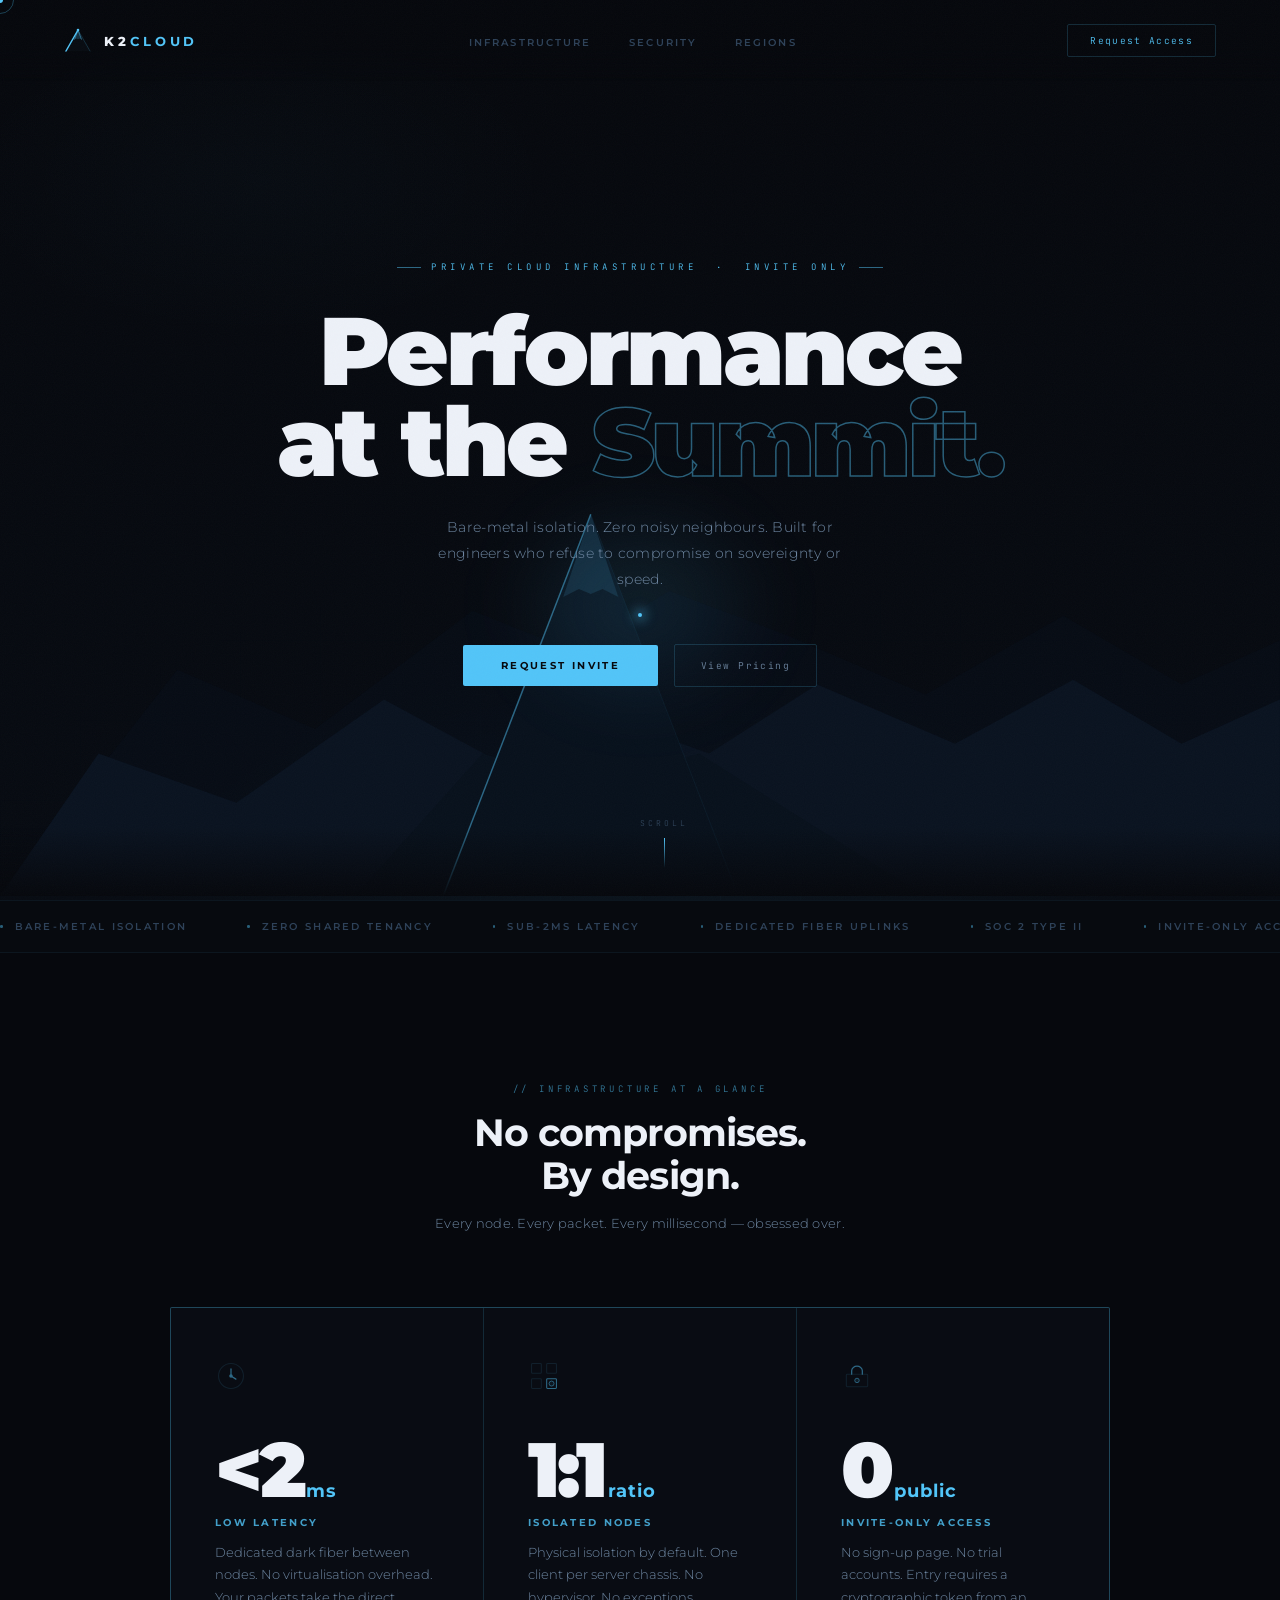
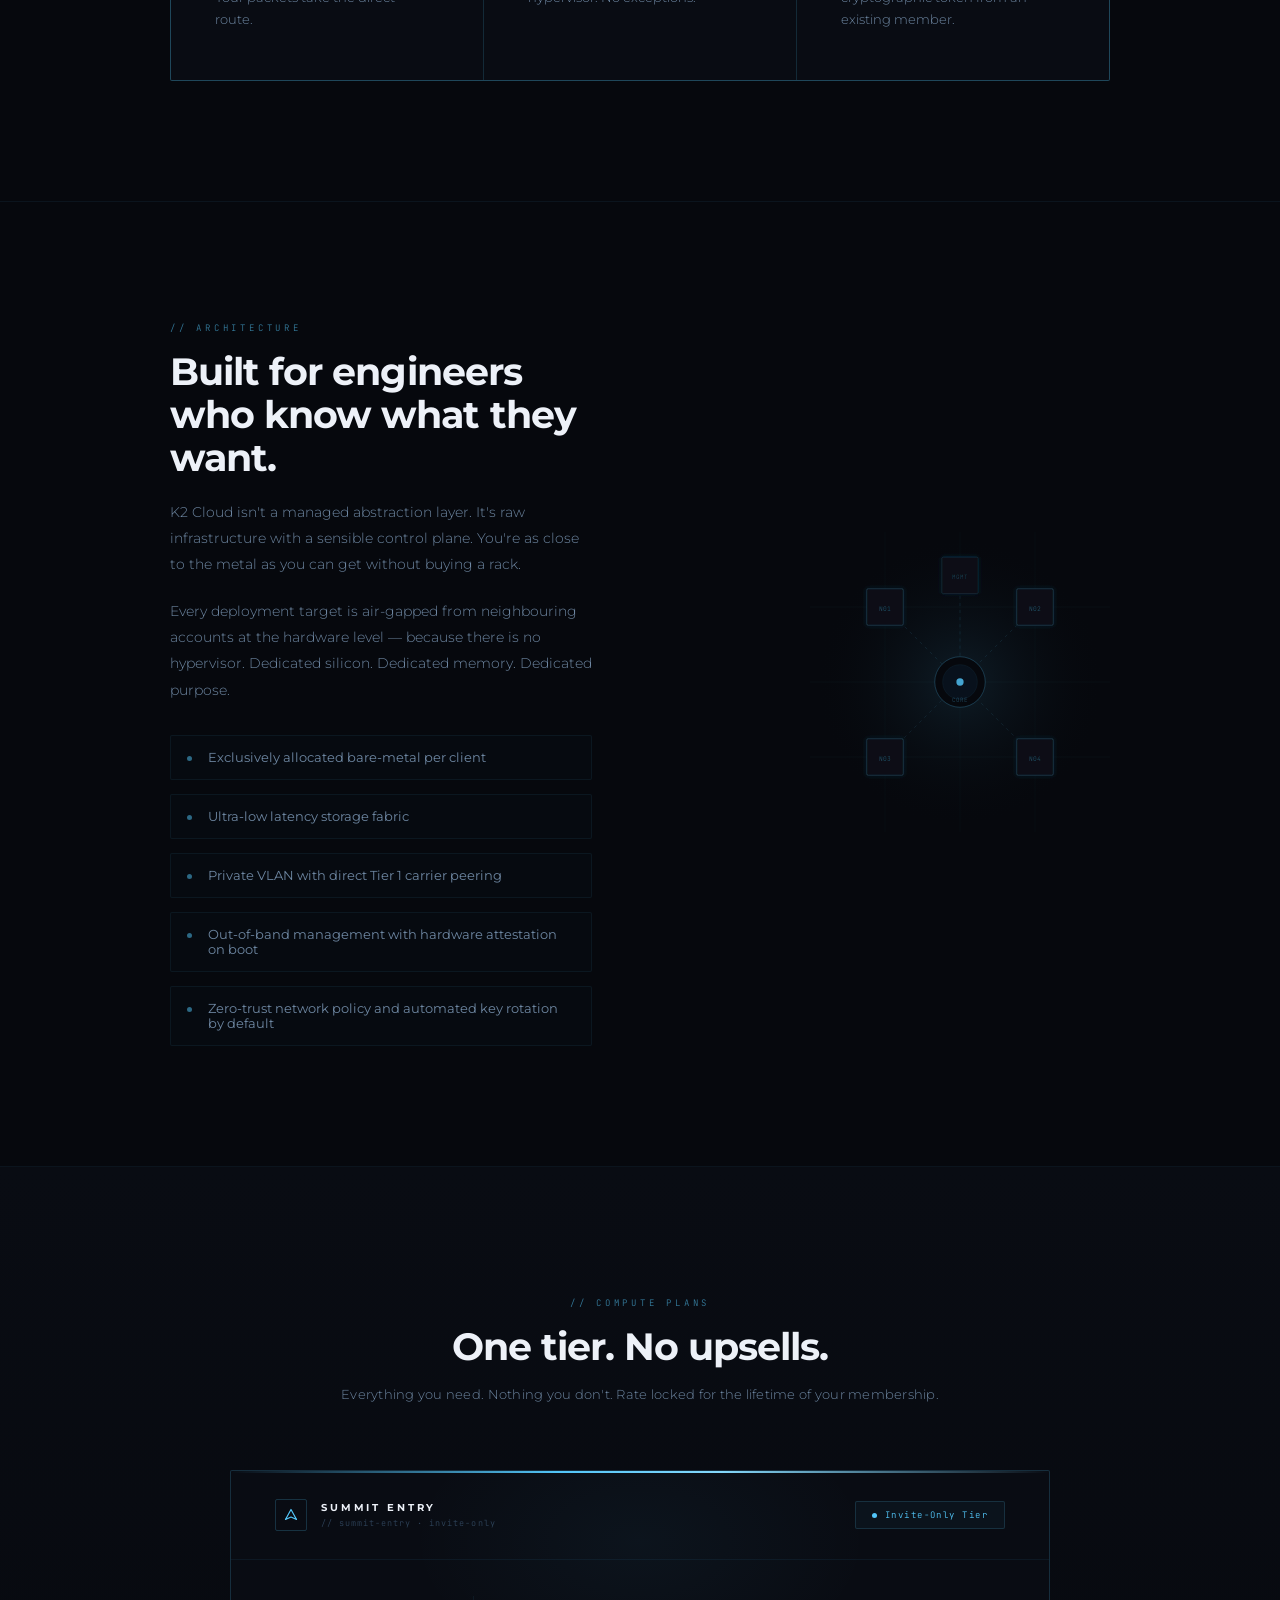
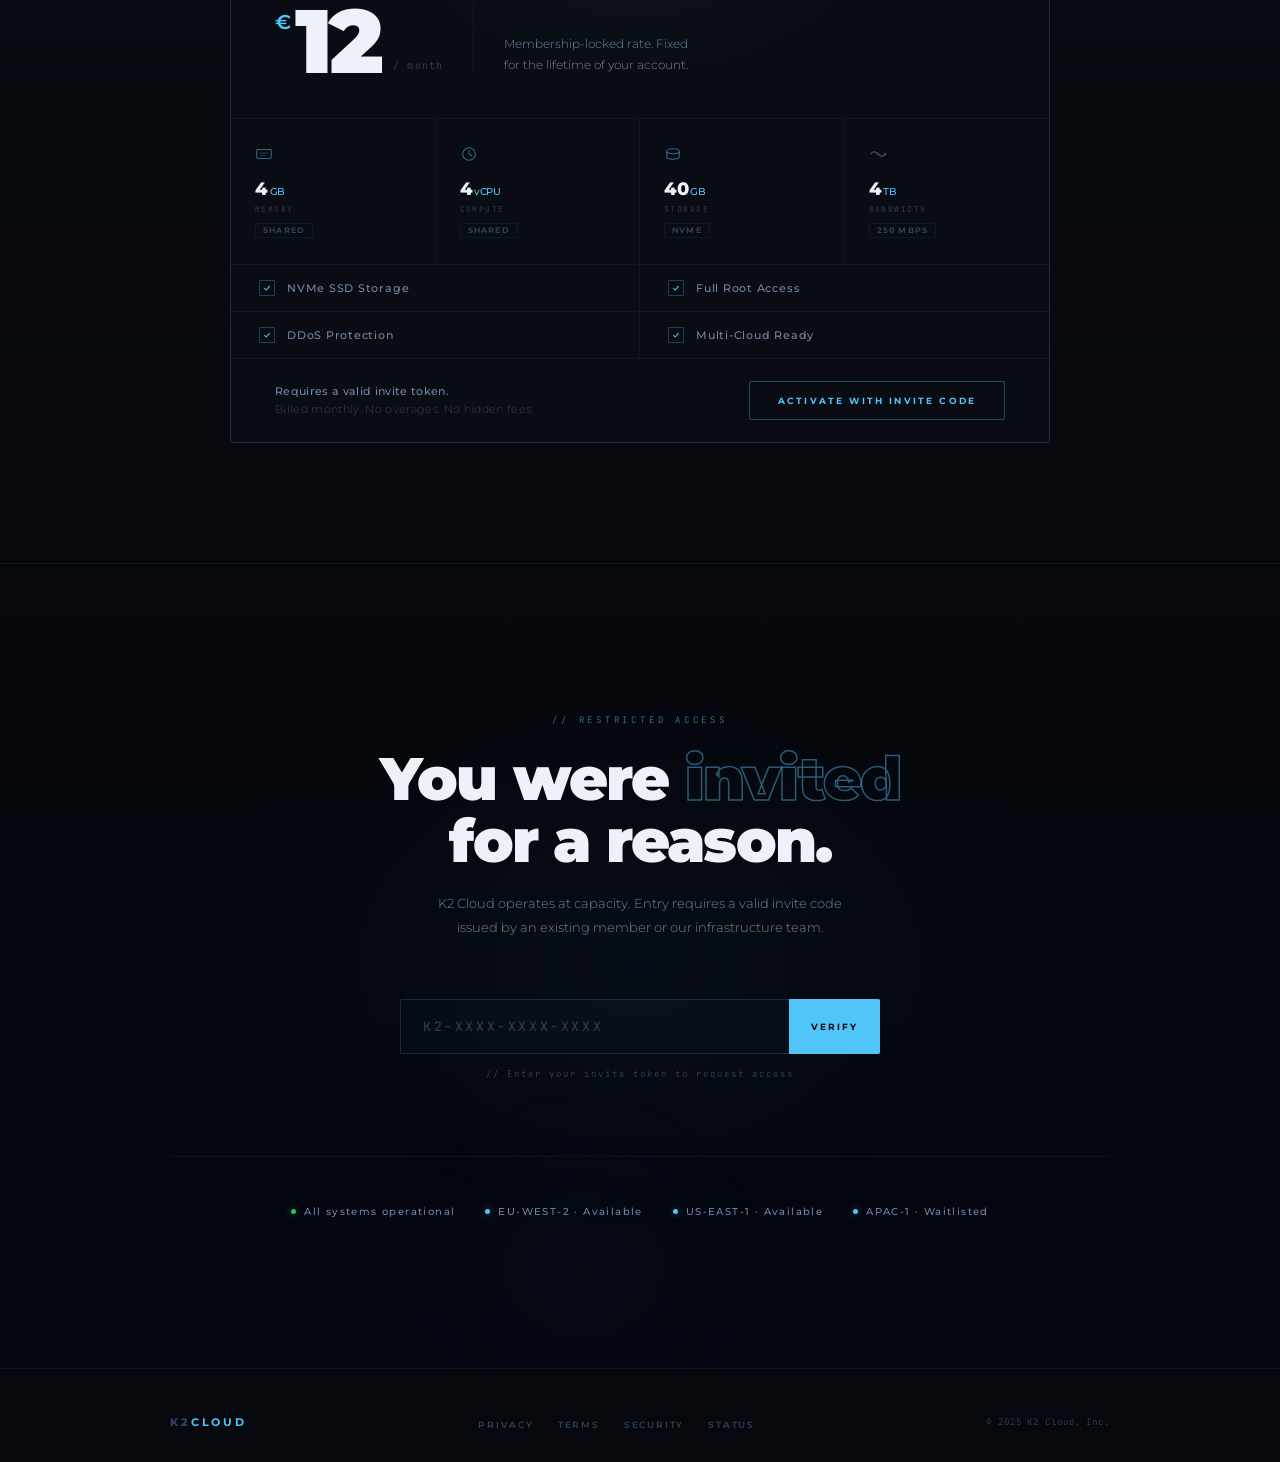
==== commit f52da712: "Update index.html" ====
--- a/index.html
+++ b/index.html
@@ -500,7 +500,7 @@
     <li><a href="#" onclick="openPage('infrastructure');return false;">Infrastructure</a></li>
     <li><a href="#" onclick="openPage('security');return false;">Security</a></li>
     <li><a href="#" onclick="openPage('regions');return false;">Regions</a></li>
-    <li><a href="#" onclick="openPage('docs');return false;">Docs</a></li>
+
   </ul>
   <a href="#access" class="nav-pill">Request Access</a>
 </nav>
@@ -933,74 +933,6 @@
   </div>
 </div>
 
-<!-- ═══ PAGE: DOCS ═══ -->
-<div class="page-overlay" id="page-docs">
-  <div class="po-nav">
-    <button class="po-back" onclick="closePage()">
-      <svg viewBox="0 0 16 16" fill="none"><path d="M10 3L5 8L10 13" stroke="#52c5f8" stroke-width="1.4" stroke-linecap="round" stroke-linejoin="round"/></svg>
-      Back
-    </button>
-    <span class="po-tag">// Documentation</span>
-  </div>
-  <div class="po-body">
-    <div class="po-hero">
-      <span class="s-label">// Quickstart · API · Reference</span>
-      <h1>Everything you<br>need to ship.</h1>
-      <p>Documentation written by engineers, for engineers. No fluff — just the commands and configs you need to go from invite token to running workload.</p>
-    </div>
-    <div class="po-grid">
-      <div class="po-card">
-        <svg class="po-card-ico" viewBox="0 0 40 40" fill="none"><path d="M10 8h20v24H10z" stroke="#52c5f8" stroke-width="1.3" stroke-linejoin="round"/><path d="M15 14h10M15 19h10M15 24h6" stroke="#52c5f8" stroke-width="1" stroke-linecap="round" opacity=".5"/></svg>
-        <h3>Quickstart Guide</h3>
-        <p>From invite token to a running SSH session in under 5 minutes. Covers key upload, region selection, image choice, and first boot.</p>
-        <span class="tag">~5 min</span>
-      </div>
-      <div class="po-card">
-        <svg class="po-card-ico" viewBox="0 0 40 40" fill="none"><rect x="8" y="8" width="24" height="24" rx="1" stroke="#52c5f8" stroke-width="1.3"/><path d="M14 18l4 4 8-8" stroke="#52c5f8" stroke-width="1.4" stroke-linecap="round" stroke-linejoin="round" opacity=".6"/></svg>
-        <h3>Control Plane API</h3>
-        <p>RESTful API with full control over nodes, volumes, snapshots, and networking. All endpoints return JSON. Authentication via Bearer token.</p>
-        <span class="tag">REST · OpenAPI 3.1</span>
-      </div>
-      <div class="po-card">
-        <svg class="po-card-ico" viewBox="0 0 40 40" fill="none"><path d="M8 28L16 12L22 22L27 16L32 28Z" stroke="#52c5f8" stroke-width="1.3" stroke-linejoin="round" fill="rgba(82,197,248,.06)"/></svg>
-        <h3>Networking Reference</h3>
-        <p>Private VLAN setup, BGP peering requests, firewall rule syntax, and IPv6 configuration. Includes worked examples for common setups.</p>
-        <span class="tag">VLAN · BGP · IPv6</span>
-      </div>
-      <div class="po-card">
-        <svg class="po-card-ico" viewBox="0 0 40 40" fill="none"><circle cx="20" cy="20" r="12" stroke="#52c5f8" stroke-width="1.3"/><path d="M20 14v6h6" stroke="#52c5f8" stroke-width="1.3" stroke-linecap="round" opacity=".6"/></svg>
-        <h3>Changelog</h3>
-        <p>Every platform update, API version bump, and configuration change — logged chronologically. Signed release notes, no surprises.</p>
-        <span class="tag">Updated weekly</span>
-      </div>
-    </div>
-    <div class="po-code">
-<span class="c-cm"># 1. Authenticate with your invite token</span>
-<span class="c-kw">export</span> K2_TOKEN=<span class="c-str">"K2-XXXX-XXXX-XXXX"</span>
-
-<span class="c-cm"># 2. Provision a node in EU-WEST-2</span>
-curl -X POST https://api.k2.cloud/v1/nodes \
-  -H <span class="c-str">"Authorization: Bearer $K2_TOKEN"</span> \
-  -H <span class="c-str">"Content-Type: application/json"</span> \
-  -d <span class="c-str">'{"region":"eu-west-2","plan":"summit-entry","ssh_keys":["your-key-id"]}'</span>
-
-<span class="c-cm"># 3. SSH in once status == "running"  (~45 seconds)</span>
-ssh root@<span class="c-str">&lt;your-node-ip&gt;</span>
-    </div>
-    <table class="po-table">
-      <thead><tr><th>Endpoint</th><th>Methods</th><th>Description</th></tr></thead>
-      <tbody>
-        <tr><td>/v1/nodes</td><td>GET · POST</td><td>List all nodes or provision a new one</td></tr>
-        <tr><td>/v1/nodes/:id</td><td>GET · DELETE</td><td>Inspect or terminate a specific node</td></tr>
-        <tr><td>/v1/nodes/:id/reboot</td><td>POST</td><td>Hard or graceful reboot</td></tr>
-        <tr><td>/v1/volumes</td><td>GET · POST</td><td>Manage persistent volumes</td></tr>
-        <tr><td>/v1/snapshots</td><td>GET · POST</td><td>Point-in-time volume snapshots</td></tr>
-        <tr><td>/v1/keys</td><td>GET · POST · DELETE</td><td>Manage SSH public keys</td></tr>
-      </tbody>
-    </table>
-  </div>
-</div>
-
 <!-- FOOTER -->
 <footer>
   <div class="foot-wrap">
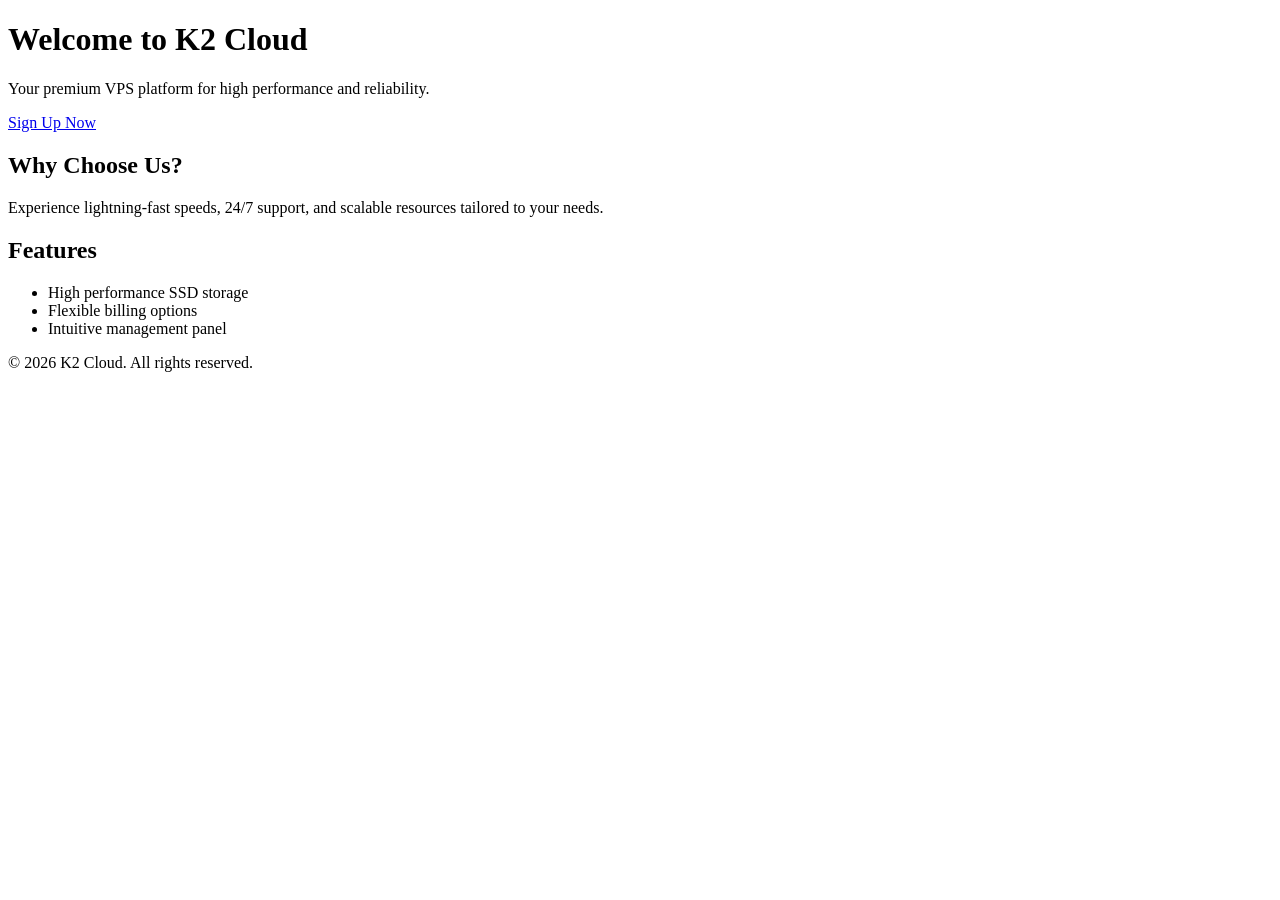
==== commit d6c671eb: "Update index.html with improved homepage structure and styling for K2 Cloud." ====
--- a/index.html
+++ b/index.html
@@ -1,1029 +1,35 @@
 <!DOCTYPE html>
 <html lang="en">
 <head>
-<meta charset="UTF-8">
-<meta name="viewport" content="width=device-width, initial-scale=1.0">
-<title>K2 Cloud — Performance at the Summit</title>
-<link rel="icon" type="image/svg+xml" href="data:image/svg+xml,%3Csvg xmlns='http://www.w3.org/2000/svg' viewBox='0 0 32 32'%3E%3Cpath d='M16 3L30 28H2Z' fill='none' stroke='%2352c5f8' stroke-width='1.6' stroke-linejoin='round'/%3E%3Cpath d='M16 3L2 28' stroke='%2352c5f8' stroke-width='1.6' stroke-linecap='round'/%3E%3Cpath d='M11 14L16 3L21 14L18.5 12.5L16 13.5L13.5 12.5Z' fill='rgba(82,197,248,0.22)'/%3E%3Ccircle cx='16' cy='3' r='1.8' fill='%2352c5f8'/%3E%3C/svg%3E">
-<link rel="preconnect" href="https://fonts.googleapis.com">
-<link href="https://fonts.googleapis.com/css2?family=Montserrat:wght@200;300;400;600;700;800;900&family=JetBrains+Mono:wght@300;400;500&display=swap" rel="stylesheet">
-<style>
-*,*::before,*::after{box-sizing:border-box;margin:0;padding:0;}
-
-:root{
-  --obsidian:    #06080d;
-  --deep:        #090c13;
-  --charcoal:    #0e1420;
-  --surface:     #121923;
-  --glacier:     #52c5f8;
-  --glacier-dim: rgba(82,197,248,.09);
-  --glacier-glow:rgba(82,197,248,.25);
-  --glacier-hi:  #85d8fb;
-  --ice:         rgba(82,197,248,.45);
-  --text-hi:     #edf1f8;
-  --text-mid:    #6e87a2;
-  --text-lo:     #2e4259;
-  --line:        rgba(82,197,248,.065);
-  --line-hi:     rgba(82,197,248,.18);
-  --radius:      2px;
-}
-
-html{scroll-behavior:smooth;}
-body{background:var(--obsidian);color:var(--text-hi);font-family:'Montserrat',sans-serif;font-weight:300;overflow-x:hidden;cursor:none;}
-
-/* ── CURSOR ── */
-#cur{position:fixed;width:6px;height:6px;background:var(--glacier);border-radius:50%;pointer-events:none;z-index:9999;transform:translate(-50%,-50%);mix-blend-mode:screen;}
-#ring{position:fixed;width:28px;height:28px;border:1px solid rgba(82,197,248,.3);border-radius:50%;pointer-events:none;z-index:9998;transform:translate(-50%,-50%);transition:width .18s,height .18s,border-color .18s,opacity .18s;}
-
-/* ── GRAIN ── */
-body::after{content:'';position:fixed;inset:0;pointer-events:none;z-index:300;opacity:.025;background-image:url("data:image/svg+xml,%3Csvg xmlns='http://www.w3.org/2000/svg' width='200' height='200'%3E%3Cfilter id='n'%3E%3CfeTurbulence type='fractalNoise' baseFrequency='.9' numOctaves='4' stitchTiles='stitch'/%3E%3C/filter%3E%3Crect width='200' height='200' filter='url(%23n)'/%3E%3C/svg%3E");}
-
-/* ── REVEAL ── */
-.reveal{opacity:0;transform:translateY(22px);transition:opacity .9s cubic-bezier(.16,1,.3,1),transform .9s cubic-bezier(.16,1,.3,1);}
-.reveal.in{opacity:1;transform:none;}
-.d1{transition-delay:.07s}.d2{transition-delay:.15s}.d3{transition-delay:.23s}.d4{transition-delay:.31s}
-
-/* ══════════════ NAV ══════════════ */
-nav{
-  position:fixed;top:0;left:0;right:0;z-index:100;
-  display:flex;align-items:center;justify-content:space-between;
-  padding:24px 64px;
-  background:linear-gradient(to bottom,rgba(6,8,13,.96) 60%,transparent);
-  backdrop-filter:blur(2px);
-  animation:fadeDown .8s ease both;
-}
-@keyframes fadeDown{from{opacity:0;transform:translateY(-8px)}to{opacity:1;transform:none}}
-
-.logo{display:flex;align-items:center;gap:12px;text-decoration:none;}
-.logo-mtn{width:28px;height:28px;flex-shrink:0;}
-.logo-text{font-size:13px;font-weight:800;letter-spacing:.3em;text-transform:uppercase;color:var(--text-hi);}
-.logo-text b{color:var(--glacier);}
-
-.nav-links{display:flex;gap:38px;list-style:none;}
-.nav-links a{font-size:9.5px;font-weight:600;letter-spacing:.22em;text-transform:uppercase;color:var(--text-lo);text-decoration:none;transition:color .2s;position:relative;}
-.nav-links a::after{content:'';position:absolute;bottom:-4px;left:0;width:0;height:1px;background:var(--glacier);transition:width .25s;}
-.nav-links a:hover{color:var(--glacier);}
-.nav-links a:hover::after{width:100%;}
-
-.nav-pill{font-family:'JetBrains Mono',monospace;font-size:9.5px;letter-spacing:.14em;color:var(--glacier);border:1px solid var(--line-hi);padding:9px 22px;text-decoration:none;border-radius:var(--radius);transition:background .2s,box-shadow .2s;}
-.nav-pill:hover{background:var(--glacier-dim);box-shadow:0 0 20px var(--glacier-glow);}
-
-/* ══════════════ HERO ══════════════ */
-.hero{
-  position:relative;min-height:100vh;
-  display:flex;flex-direction:column;align-items:center;justify-content:center;
-  text-align:center;padding:120px 40px 80px;overflow:hidden;
-}
-.hero-bg{
-  position:absolute;inset:0;
-  background:
-    radial-gradient(ellipse 60% 50% at 50% 108%,rgba(82,197,248,.055) 0%,transparent 70%),
-    radial-gradient(ellipse 40% 30% at 20% 20%,rgba(82,197,248,.018) 0%,transparent 60%),
-    linear-gradient(180deg,var(--obsidian) 0%,#070b12 100%);
-}
-.hero-grid{
-  position:absolute;inset:0;
-  background-image:
-    linear-gradient(rgba(82,197,248,.018) 1px,transparent 1px),
-    linear-gradient(90deg,rgba(82,197,248,.018) 1px,transparent 1px);
-  background-size:80px 80px;
-  mask-image:radial-gradient(ellipse 85% 60% at 50% 100%,black 5%,transparent 68%);
-}
-.mountain-wrap{
-  position:absolute;bottom:0;left:50%;transform:translateX(-50%);
-  width:100%;max-width:1300px;
-  animation:mtnRise 2.2s cubic-bezier(.16,1,.3,1) both .2s;
-}
-@keyframes mtnRise{from{opacity:0;transform:translateX(-50%) translateY(60px)}to{opacity:1;transform:translateX(-50%) translateY(0)}}
-.peak-glow{
-  position:absolute;bottom:33%;left:50%;transform:translateX(-50%);
-  width:320px;height:260px;
-  background:radial-gradient(ellipse,rgba(82,197,248,.13) 0%,transparent 65%);
-  filter:blur(32px);animation:gPulse 5s ease-in-out infinite;
-}
-@keyframes gPulse{0%,100%{opacity:.45}50%{opacity:1}}
-.peak-dot{
-  position:absolute;bottom:57%;left:50%;transform:translateX(-50%);
-  width:4px;height:4px;border-radius:50%;background:var(--glacier);
-  box-shadow:0 0 12px 3px rgba(82,197,248,.55);
-  animation:dotP 3s ease-in-out infinite 1.5s;
-}
-@keyframes dotP{0%,100%{opacity:1;transform:translateX(-50%) scale(1)}50%{opacity:.3;transform:translateX(-50%) scale(2.5)}}
-
-.hero-content{position:relative;z-index:10;max-width:800px;}
-.eyebrow{
-  display:inline-flex;align-items:center;gap:10px;
-  font-family:'JetBrains Mono',monospace;font-size:9px;letter-spacing:.5em;text-transform:uppercase;color:var(--glacier);
-  margin-bottom:32px;opacity:.75;
-  animation:fadeUp .9s ease both .5s;
-}
-.eyebrow::before,.eyebrow::after{content:'';width:24px;height:1px;background:currentColor;opacity:.5;}
-.hero-title{
-  font-size:clamp(52px,7.5vw,96px);font-weight:900;line-height:.95;letter-spacing:-.035em;
-  color:var(--text-hi);margin-bottom:28px;
-  animation:fadeUp .9s ease both .7s;
-}
-.hero-title .outline{color:transparent;-webkit-text-stroke:1.5px var(--ice);font-style:normal;}
-.hero-sub{
-  font-size:13.5px;font-weight:300;line-height:1.9;color:var(--text-mid);
-  max-width:430px;margin:0 auto 52px;letter-spacing:.02em;
-  animation:fadeUp .9s ease both .88s;
-}
-@keyframes fadeUp{from{opacity:0;transform:translateY(18px)}to{opacity:1;transform:none}}
-.cta-row{display:flex;align-items:center;justify-content:center;gap:16px;animation:fadeUp .9s ease both 1.05s;}
-
-.btn-prim{
-  font-family:'Montserrat',sans-serif;font-size:9.5px;font-weight:700;letter-spacing:.25em;
-  text-transform:uppercase;text-decoration:none;color:var(--obsidian);
-  background:var(--glacier);padding:15px 38px;border-radius:var(--radius);
-  transition:box-shadow .3s,transform .2s;display:inline-block;
-}
-.btn-prim:hover{box-shadow:0 0 42px rgba(82,197,248,.45);transform:translateY(-1px);}
-.btn-ghost{
-  font-family:'JetBrains Mono',monospace;font-size:9.5px;letter-spacing:.15em;
-  color:var(--text-mid);text-decoration:none;padding:14px 26px;
-  border:1px solid var(--line-hi);border-radius:var(--radius);
-  transition:color .2s,border-color .2s,background .2s;display:inline-block;
-}
-.btn-ghost:hover{color:var(--glacier);border-color:rgba(82,197,248,.35);background:var(--glacier-dim);}
-
-.scroll-hint{
-  position:absolute;bottom:32px;left:50%;transform:translateX(-50%);
-  display:flex;flex-direction:column;align-items:center;gap:10px;
-  animation:fadeUp 1s ease both 2s;
-}
-.scroll-hint span{font-family:'JetBrains Mono',monospace;font-size:8px;letter-spacing:.38em;color:var(--text-lo);text-transform:uppercase;}
-.scroll-bar{width:1px;height:30px;background:linear-gradient(to bottom,var(--glacier),transparent);animation:sBar 2.4s ease-in-out infinite 2s;}
-@keyframes sBar{0%,100%{opacity:0;transform:scaleY(.2)}50%{opacity:.65;transform:scaleY(1)}}
-
-/* ══════════════ TICKER ══════════════ */
-.ticker{border-top:1px solid var(--line);border-bottom:1px solid var(--line);padding:20px 0;overflow:hidden;background:rgba(9,12,19,.5);}
-.ticker-track{display:flex;gap:60px;white-space:nowrap;width:max-content;animation:tick 32s linear infinite;}
-@keyframes tick{from{transform:translateX(0)}to{transform:translateX(-50%)}}
-.ti{display:flex;align-items:center;gap:12px;font-size:9.5px;font-weight:600;letter-spacing:.24em;text-transform:uppercase;color:var(--text-lo);}
-.td{width:2.5px;height:2.5px;border-radius:50%;background:var(--glacier);opacity:.45;flex-shrink:0;}
-
-/* ══════════════ SECTION UTILS ══════════════ */
-.wrap{max-width:1060px;margin:0 auto;padding:0 60px;}
-.s-label{
-  font-family:'JetBrains Mono',monospace;font-size:9px;letter-spacing:.42em;
-  text-transform:uppercase;color:var(--glacier);opacity:.6;display:block;margin-bottom:16px;
-}
-.s-head{font-size:clamp(24px,3vw,40px);font-weight:700;letter-spacing:-.025em;color:var(--text-hi);line-height:1.12;margin-bottom:14px;}
-.s-sub{font-size:13px;font-weight:300;color:var(--text-mid);letter-spacing:.02em;line-height:1.85;}
-
-/* ══════════════ STATS ══════════════ */
-.stats-sec{padding:130px 0 120px;}
-.stats-hd{text-align:center;margin-bottom:72px;}
-.stats-grid{
-  display:grid;grid-template-columns:repeat(3,1fr);
-  border:1px solid var(--line-hi);gap:1px;background:var(--line-hi);
-  border-radius:var(--radius);overflow:hidden;
-}
-.sc{
-  background:var(--deep);padding:52px 44px 48px;
-  position:relative;overflow:hidden;transition:background .4s;
-}
-.sc::before{
-  content:'';position:absolute;top:0;left:0;right:0;height:1px;
-  background:linear-gradient(90deg,transparent 0%,var(--glacier) 50%,transparent 100%);
-  opacity:0;transition:opacity .4s;
-}
-.sc:hover{background:var(--charcoal);}
-.sc:hover::before{opacity:.7;}
-.sc-ico{width:32px;height:32px;margin-bottom:36px;opacity:.5;}
-.sc-val{font-size:clamp(46px,6vw,78px);font-weight:900;letter-spacing:-.045em;color:var(--text-hi);line-height:1;margin-bottom:8px;}
-.sc-val sub{font-size:.24em;color:var(--glacier);font-weight:700;letter-spacing:.06em;margin-left:3px;vertical-align:baseline;}
-.sc-lbl{font-size:9.5px;font-weight:700;letter-spacing:.24em;text-transform:uppercase;color:var(--glacier);margin-bottom:14px;opacity:.8;}
-.sc-desc{font-size:12.5px;font-weight:300;line-height:1.8;color:var(--text-mid);max-width:220px;}
-.sc-glow{position:absolute;bottom:-10px;right:-10px;width:120px;height:120px;background:radial-gradient(circle,rgba(82,197,248,.06),transparent 70%);opacity:0;transition:opacity .4s;}
-.sc:hover .sc-glow{opacity:1;}
-
-/* ══════════════ ARCH ══════════════ */
-.arch-sec{padding:120px 0;border-top:1px solid var(--line);}
-.arch-grid{display:grid;grid-template-columns:1fr 1fr;gap:96px;align-items:center;}
-.arch-text .s-head{margin-bottom:20px;}
-.arch-text p{font-size:13.5px;font-weight:300;line-height:1.95;color:var(--text-mid);margin-bottom:20px;}
-.arch-list{list-style:none;margin-top:32px;display:flex;flex-direction:column;gap:14px;}
-.arch-list li{
-  display:flex;align-items:flex-start;gap:16px;
-  font-size:12.5px;font-weight:400;color:var(--text-mid);
-  padding:14px 16px;
-  border:1px solid var(--line);border-radius:var(--radius);
-  background:rgba(82,197,248,.015);
-  transition:border-color .25s,background .25s;
-}
-.arch-list li:hover{border-color:var(--line-hi);background:rgba(82,197,248,.03);color:var(--text-hi);}
-.arch-list li::before{content:'';width:5px;height:5px;border-radius:50%;background:var(--glacier);flex-shrink:0;margin-top:6px;opacity:.5;}
-.node-wrap{aspect-ratio:1;max-width:390px;margin-left:auto;}
-.node-wrap svg{width:100%;height:100%;}
-
-/* ══════════════ PRICING ══════════════ */
-.pricing-sec{
-  padding:130px 0 120px;
-  background:linear-gradient(180deg,var(--deep) 0%,var(--obsidian) 100%);
-  border-top:1px solid var(--line);border-bottom:1px solid var(--line);
-}
-.pricing-hd{text-align:center;margin-bottom:64px;}
-
-.pc{
-  max-width:820px;margin:0 auto;
-  border:1px solid var(--line-hi);background:var(--deep);
-  position:relative;overflow:hidden;border-radius:var(--radius);
-}
-.pc-bar{position:absolute;top:0;left:0;right:0;height:1.5px;background:linear-gradient(90deg,transparent 0%,var(--glacier) 40%,var(--glacier-hi) 60%,transparent 100%);}
-.pc-glow{position:absolute;top:-80px;left:50%;transform:translateX(-50%);width:500px;height:300px;background:radial-gradient(ellipse,rgba(82,197,248,.045) 0%,transparent 65%);pointer-events:none;}
-.crn{position:absolute;width:12px;height:12px;border-color:var(--glacier);border-style:solid;opacity:.28;}
-.crn-tl{top:-1px;left:-1px;border-width:1px 0 0 1px;}
-.crn-tr{top:-1px;right:-1px;border-width:1px 1px 0 0;}
-.crn-bl{bottom:-1px;left:-1px;border-width:0 0 1px 1px;}
-.crn-br{bottom:-1px;right:-1px;border-width:0 1px 1px 0;}
-
-.pc-top{display:flex;align-items:center;justify-content:space-between;padding:28px 44px;border-bottom:1px solid var(--line);}
-.pc-plan{display:flex;align-items:center;gap:14px;}
-.pc-ico{width:32px;height:32px;border:1px solid rgba(82,197,248,.2);display:flex;align-items:center;justify-content:center;flex-shrink:0;border-radius:var(--radius);}
-.pc-name{font-size:9.5px;font-weight:700;letter-spacing:.3em;text-transform:uppercase;color:var(--text-hi);}
-.pc-id{font-family:'JetBrains Mono',monospace;font-size:8.5px;color:var(--text-lo);letter-spacing:.12em;margin-top:4px;}
-.pc-badge{
-  display:flex;align-items:center;gap:8px;
-  border:1px solid rgba(82,197,248,.16);padding:7px 16px;
-  font-family:'JetBrains Mono',monospace;font-size:9px;letter-spacing:.16em;
-  color:var(--glacier);background:rgba(82,197,248,.04);border-radius:var(--radius);
-}
-.bdot{width:5px;height:5px;border-radius:50%;background:var(--glacier);animation:blink 2.8s ease-in-out infinite;}
-@keyframes blink{0%,100%{opacity:1}50%{opacity:.2}}
-
-.pc-price{display:flex;align-items:flex-end;padding:36px 44px 32px;border-bottom:1px solid var(--line);gap:0;}
-.pc-amt{display:flex;align-items:flex-start;gap:4px;}
-.pc-cur{font-size:20px;font-weight:600;color:var(--glacier);margin-top:16px;line-height:1;}
-.pc-num{font-size:clamp(64px,8.5vw,90px);font-weight:900;letter-spacing:-.05em;color:var(--text-hi);line-height:1;}
-.pc-period{font-family:'JetBrains Mono',monospace;font-size:10px;color:var(--text-lo);letter-spacing:.12em;padding-bottom:14px;margin-left:14px;align-self:flex-end;}
-.pc-div{width:1px;background:var(--line);margin:0 30px 14px;align-self:stretch;flex-shrink:0;}
-.pc-note{font-size:12px;font-weight:300;color:var(--text-mid);line-height:1.8;max-width:190px;padding-bottom:10px;align-self:flex-end;}
-
-.pc-specs{display:grid;grid-template-columns:repeat(4,1fr);border-bottom:1px solid var(--line);}
-.sp{padding:26px 24px;border-right:1px solid var(--line);transition:background .25s;}
-.sp:last-child{border-right:none;}
-.sp:hover{background:rgba(82,197,248,.022);}
-.sp-ico{width:18px;height:18px;margin-bottom:12px;opacity:.5;}
-.sp-val{font-size:18px;font-weight:800;letter-spacing:-.02em;color:var(--text-hi);line-height:1.15;margin-bottom:3px;}
-.sp-val em{font-style:normal;font-size:10px;color:var(--glacier);font-weight:500;margin-left:2px;}
-.sp-key{font-family:'JetBrains Mono',monospace;font-size:8px;letter-spacing:.18em;text-transform:uppercase;color:var(--text-lo);line-height:1.5;}
-.sp-tag{display:inline-block;margin-top:8px;font-size:7.5px;font-weight:700;letter-spacing:.16em;text-transform:uppercase;color:var(--text-lo);border:1px solid var(--line);padding:2px 7px;border-radius:1px;}
-
-.pc-feats{display:grid;grid-template-columns:repeat(2,1fr);border-bottom:1px solid var(--line);}
-.ft{display:flex;align-items:center;gap:12px;padding:15px 28px;border-right:1px solid var(--line);border-bottom:1px solid var(--line);transition:background .25s;}
-.ft:nth-child(2n){border-right:none;}
-.ft:nth-last-child(-n+2){border-bottom:none;}
-.ft:hover{background:rgba(82,197,248,.02);}
-.ft-chk{width:16px;height:16px;border:1px solid rgba(82,197,248,.28);flex-shrink:0;display:flex;align-items:center;justify-content:center;border-radius:1px;}
-.ft-chk svg{width:8px;height:8px;}
-.ft-txt{font-size:11px;font-weight:500;letter-spacing:.07em;color:var(--text-mid);}
-
-.pc-cta{display:flex;align-items:center;justify-content:space-between;padding:22px 44px;gap:20px;}
-.pc-fine{font-size:11px;font-weight:300;color:var(--text-lo);letter-spacing:.03em;line-height:1.7;}
-.pc-fine strong{color:var(--text-mid);font-weight:500;}
-.pc-btn{
-  flex-shrink:0;font-family:'Montserrat',sans-serif;font-size:9px;font-weight:700;
-  letter-spacing:.24em;text-transform:uppercase;color:var(--glacier);
-  border:1px solid rgba(82,197,248,.35);padding:13px 28px;text-decoration:none;
-  position:relative;overflow:hidden;transition:color .3s,box-shadow .3s,border-color .3s;
-  display:inline-block;border-radius:var(--radius);
-}
-.pc-btn::before{content:'';position:absolute;inset:0;background:var(--glacier);transform:translateX(-101%);transition:transform .3s cubic-bezier(.4,0,.2,1);}
-.pc-btn:hover{color:var(--obsidian);box-shadow:0 0 30px rgba(82,197,248,.3);border-color:var(--glacier);}
-.pc-btn:hover::before{transform:translateX(0);}
-.pc-btn span{position:relative;z-index:1;}
-
-/* ══════════════ ACCESS ══════════════ */
-.access-sec{
-  padding:150px 0;text-align:center;
-  position:relative;overflow:hidden;
-  background:linear-gradient(180deg,var(--obsidian) 0%,#040610 100%);
-}
-.access-glow{position:absolute;top:50%;left:50%;transform:translate(-50%,-50%);width:800px;height:600px;background:radial-gradient(ellipse,rgba(82,197,248,.04) 0%,transparent 62%);filter:blur(28px);pointer-events:none;}
-.access-glow2{position:absolute;bottom:-100px;left:30%;width:400px;height:400px;background:radial-gradient(ellipse,rgba(82,197,248,.025) 0%,transparent 65%);filter:blur(40px);pointer-events:none;}
-.access-sec .wrap{position:relative;z-index:2;}
-.access-sec .s-label{margin-bottom:22px;}
-.access-head{font-size:clamp(32px,5vw,60px);font-weight:900;letter-spacing:-.03em;color:var(--text-hi);margin-bottom:18px;line-height:1.04;}
-.access-head span{color:transparent;-webkit-text-stroke:1.5px var(--ice);}
-.access-sub{font-size:13px;font-weight:300;color:var(--text-mid);margin-bottom:60px;line-height:1.85;}
-
-.invite-form{max-width:480px;margin:0 auto;}
-.invite-wrap{position:relative;display:flex;}
-.inv-input{
-  width:100%;background:rgba(82,197,248,.022);
-  border:1px solid var(--line-hi);
-  padding:18px 120px 18px 22px;
-  font-family:'JetBrains Mono',monospace;font-size:13px;font-weight:400;
-  letter-spacing:.14em;color:var(--text-hi);outline:none;border-radius:var(--radius);
-  transition:border-color .3s,box-shadow .3s,background .3s;
-  caret-color:var(--glacier);-webkit-appearance:none;
-}
-.inv-input::placeholder{color:var(--text-lo);letter-spacing:.2em;}
-.inv-input:focus{
-  border-color:var(--glacier);background:rgba(82,197,248,.038);
-  box-shadow:0 0 0 1px rgba(82,197,248,.08),0 0 60px rgba(82,197,248,.07);
-}
-.inv-btn{
-  position:absolute;right:0;top:0;bottom:0;padding:0 22px;
-  background:var(--glacier);border:none;
-  font-family:'Montserrat',sans-serif;font-size:9px;font-weight:700;
-  letter-spacing:.22em;text-transform:uppercase;color:var(--obsidian);
-  cursor:none;transition:background .2s,box-shadow .2s;border-radius:0 var(--radius) var(--radius) 0;
-}
-.inv-btn:hover{background:var(--glacier-hi);box-shadow:0 0 30px rgba(82,197,248,.4);}
-.inv-note{margin-top:14px;font-family:'JetBrains Mono',monospace;font-size:9px;letter-spacing:.22em;color:var(--text-lo);min-height:16px;transition:color .3s;}
-
-.status-row{
-  display:flex;justify-content:center;align-items:center;flex-wrap:wrap;
-  gap:30px;margin-top:72px;padding-top:48px;border-top:1px solid var(--line);
-}
-.si{display:flex;align-items:center;gap:8px;font-size:10px;font-weight:500;letter-spacing:.14em;color:var(--text-mid);}
-.sdot{width:5px;height:5px;border-radius:50%;flex-shrink:0;animation:blink 2.8s ease-in-out infinite;}
-.sdot.g{background:#22c55e;box-shadow:0 0 7px rgba(34,197,94,.5);}
-.sdot.b{background:var(--glacier);box-shadow:0 0 7px rgba(82,197,248,.4);animation-delay:.8s;}
-
-/* ══════════════ PAGE OVERLAYS ══════════════ */
-.page-overlay{
-  position:fixed;inset:0;z-index:500;
-  background:var(--obsidian);
-  display:flex;flex-direction:column;
-  overflow-y:auto;overflow-x:hidden;
-  opacity:0;pointer-events:none;
-  transform:translateY(14px);
-  transition:opacity .32s ease,transform .32s ease;
-}
-.page-overlay.open{opacity:1;pointer-events:all;transform:none;}
-
-.po-nav{
-  position:sticky;top:0;z-index:10;
-  display:flex;align-items:center;justify-content:space-between;
-  padding:20px 64px;
-  background:linear-gradient(to bottom,rgba(6,8,13,.98) 65%,transparent);
-  backdrop-filter:blur(4px);
-  flex-shrink:0;border-bottom:1px solid var(--line);
-}
-.po-back{
-  display:flex;align-items:center;gap:9px;
-  font-family:'JetBrains Mono',monospace;font-size:9px;letter-spacing:.24em;
-  color:var(--text-lo);text-transform:uppercase;background:none;border:none;
-  cursor:none;padding:0;transition:color .2s;
-}
-.po-back:hover{color:var(--glacier);}
-.po-back svg{width:14px;height:14px;transition:transform .2s;}
-.po-back:hover svg{transform:translateX(-3px);}
-.po-tag{font-family:'JetBrains Mono',monospace;font-size:9px;letter-spacing:.28em;color:var(--text-lo);text-transform:uppercase;}
-
-.po-body{max-width:960px;margin:0 auto;padding:56px 60px 100px;width:100%;}
-
-.po-hero{margin-bottom:80px;}
-.po-hero .s-label{margin-bottom:20px;}
-.po-hero h1{font-size:clamp(34px,4.5vw,58px);font-weight:900;letter-spacing:-.03em;color:var(--text-hi);line-height:1.04;margin-bottom:20px;}
-.po-hero p{font-size:14px;font-weight:300;color:var(--text-mid);line-height:1.9;max-width:520px;}
-
-/* stat strip */
-.po-strip{
-  display:grid;grid-template-columns:repeat(3,1fr);
-  border:1px solid var(--line-hi);gap:1px;background:var(--line-hi);
-  border-radius:var(--radius);overflow:hidden;margin-bottom:52px;
-}
-.po-stat-cell{background:var(--deep);padding:32px 30px;}
-.po-stat-cell .v{font-size:28px;font-weight:900;letter-spacing:-.03em;color:var(--text-hi);line-height:1;margin-bottom:5px;}
-.po-stat-cell .v em{font-style:normal;font-size:13px;color:var(--glacier);margin-left:2px;}
-.po-stat-cell .k{font-family:'JetBrains Mono',monospace;font-size:8.5px;letter-spacing:.2em;text-transform:uppercase;color:var(--text-lo);}
-
-/* cards */
-.po-grid{display:grid;grid-template-columns:repeat(2,1fr);gap:1px;background:var(--line-hi);border:1px solid var(--line-hi);border-radius:var(--radius);overflow:hidden;margin-bottom:52px;}
-.po-card{background:var(--deep);padding:38px 34px;position:relative;overflow:hidden;transition:background .3s;}
-.po-card:hover{background:var(--charcoal);}
-.po-card::before{content:'';position:absolute;top:0;left:0;right:0;height:1px;background:linear-gradient(90deg,transparent,var(--glacier),transparent);opacity:0;transition:opacity .3s;}
-.po-card:hover::before{opacity:.6;}
-.po-card-ico{width:36px;height:36px;margin-bottom:20px;opacity:.5;}
-.po-card h3{font-size:13.5px;font-weight:700;letter-spacing:.03em;color:var(--text-hi);margin-bottom:10px;}
-.po-card p{font-size:12.5px;font-weight:300;color:var(--text-mid);line-height:1.82;}
-.po-card .tag{
-  display:inline-block;margin-top:16px;
-  font-family:'JetBrains Mono',monospace;font-size:8px;letter-spacing:.2em;
-  text-transform:uppercase;color:var(--glacier);
-  border:1px solid rgba(82,197,248,.18);padding:4px 10px;border-radius:1px;
-}
-
-/* table */
-.po-table{width:100%;border-collapse:collapse;border:1px solid var(--line-hi);margin-bottom:52px;border-radius:var(--radius);overflow:hidden;}
-.po-table th{
-  font-family:'JetBrains Mono',monospace;font-size:8.5px;letter-spacing:.24em;
-  text-transform:uppercase;color:var(--glacier);padding:14px 22px;
-  text-align:left;border-bottom:1px solid var(--line-hi);
-  background:rgba(82,197,248,.025);
-}
-.po-table td{font-size:12.5px;font-weight:300;color:var(--text-mid);padding:14px 22px;border-bottom:1px solid var(--line);vertical-align:top;}
-.po-table tr:last-child td{border-bottom:none;}
-.po-table tr:hover td{background:rgba(82,197,248,.018);color:var(--text-hi);}
-.po-table td:first-child{font-weight:600;color:var(--text-hi);font-size:12px;}
-
-/* code block */
-.po-code{
-  background:var(--deep);border:1px solid var(--line-hi);
-  padding:28px 30px;
-  font-family:'JetBrains Mono',monospace;font-size:12px;color:var(--text-mid);
-  line-height:2;margin-bottom:52px;border-radius:var(--radius);overflow-x:auto;
-}
-.c-kw{color:#52c5f8;} .c-str{color:#85d8fb;opacity:.8;} .c-cm{color:var(--text-lo);}
-
-.badge{
-  display:inline-block;
-  font-family:'JetBrains Mono',monospace;font-size:8px;letter-spacing:.18em;
-  text-transform:uppercase;padding:5px 12px;
-  border:1px solid var(--line-hi);color:var(--text-lo);border-radius:1px;
-}
-.badge.on{border-color:rgba(82,197,248,.28);color:var(--glacier);background:rgba(82,197,248,.04);}
-.badge-row{display:flex;flex-wrap:wrap;gap:8px;margin-top:16px;}
-
-/* ══════════════ FOOTER ══════════════ */
-footer{padding:44px 0 30px;border-top:1px solid var(--line);}
-.foot-wrap{max-width:1060px;margin:0 auto;padding:0 60px;display:flex;justify-content:space-between;align-items:center;}
-.foot-logo{font-size:11px;font-weight:800;letter-spacing:.26em;color:var(--text-lo);text-transform:uppercase;}
-.foot-logo b{color:var(--glacier);}
-.foot-links{display:flex;gap:24px;list-style:none;}
-.foot-links a{font-size:9px;font-weight:600;letter-spacing:.2em;text-transform:uppercase;color:var(--text-lo);text-decoration:none;transition:color .2s;}
-.foot-links a:hover{color:var(--glacier);}
-.foot-copy{font-family:'JetBrains Mono',monospace;font-size:9px;color:var(--text-lo);letter-spacing:.1em;}
-
-/* ══════════════ RESPONSIVE ══════════════ */
-@media(max-width:860px){
-  nav{padding:20px 24px;}
-  .nav-links{display:none;}
-  .wrap,.po-body{padding:0 24px;}
-  .po-body{padding:36px 24px 80px;}
-  .po-nav{padding:18px 24px;}
-  .stats-grid{grid-template-columns:1fr;}
-  .arch-grid{grid-template-columns:1fr;gap:48px;}
-  .node-wrap{display:none;}
-  .pc-specs{grid-template-columns:repeat(2,1fr);}
-  .pc-feats{grid-template-columns:1fr;}
-  .ft{border-right:none!important;}
-  .ft:nth-last-child(-n+2){border-bottom:1px solid var(--line)!important;}
-  .ft:last-child{border-bottom:none!important;}
-  .pc-top,.pc-price,.pc-cta{padding:20px 22px;}
-  .sp{padding:18px 16px;}
-  .pc-cta{flex-direction:column;align-items:flex-start;}
-  .pc-div{display:none;}
-  .foot-wrap{flex-direction:column;gap:18px;text-align:center;}
-  .foot-links{flex-wrap:wrap;justify-content:center;}
-  .cta-row{flex-direction:column;}
-  .po-grid{grid-template-columns:1fr;}
-  .po-strip{grid-template-columns:1fr 1fr;}
-  .po-table{display:block;overflow-x:auto;}
-}
-</style>
+    <meta charset="UTF-8">
+    <meta name="viewport" content="width=device-width, initial-scale=1.0">
+    <title>K2 Cloud - Premium VPS Platform</title>
+    <link rel="stylesheet" href="styles.css">
 </head>
 <body>
-
-<div id="cur"></div>
-<div id="ring"></div>
-
-<!-- NAV -->
-<nav>
-  <a href="#" class="logo">
-    <svg class="logo-mtn" viewBox="0 0 28 28" fill="none" xmlns="http://www.w3.org/2000/svg">
-      <path d="M14 3L26 24H2Z" fill="rgba(9,13,20,0.85)"/>
-      <path d="M14 3L2 24" stroke="#52c5f8" stroke-width="1.5" stroke-linecap="round"/>
-      <path d="M14 3L26 24" stroke="rgba(82,197,248,0.2)" stroke-width="1" stroke-linecap="round"/>
-      <path d="M10.5 12.5L14 3L17.5 12.5L16 11.5L14 12.2L12 11.5Z" fill="rgba(82,197,248,0.2)"/>
-      <path d="M10.5 12.5L14 3L17.5 12.5" stroke="rgba(82,197,248,0.5)" stroke-width="1" stroke-linejoin="round" fill="none"/>
-      <circle cx="14" cy="3" r="1.3" fill="#52c5f8"/>
-    </svg>
-    <span class="logo-text">K2<b>Cloud</b></span>
-  </a>
-  <ul class="nav-links">
-    <li><a href="#" onclick="openPage('infrastructure');return false;">Infrastructure</a></li>
-    <li><a href="#" onclick="openPage('security');return false;">Security</a></li>
-    <li><a href="#" onclick="openPage('regions');return false;">Regions</a></li>
-
-  </ul>
-  <a href="#access" class="nav-pill">Request Access</a>
-</nav>
-
-<!-- HERO -->
-<section class="hero">
-  <div class="hero-bg"></div>
-  <div class="hero-grid"></div>
-  <div class="hero-content">
-    <p class="eyebrow">Private Cloud Infrastructure &nbsp;·&nbsp; Invite Only</p>
-    <h1 class="hero-title">Performance<br>at the <em class="outline">Summit.</em></h1>
-    <p class="hero-sub">Bare-metal isolation. Zero noisy neighbours. Built for engineers who refuse to compromise on sovereignty or speed.</p>
-    <div class="cta-row">
-      <a href="#access" class="btn-prim">Request Invite</a>
-      <a href="#pricing" class="btn-ghost">View Pricing</a>
-    </div>
-  </div>
-  <div class="mountain-wrap">
-    <div class="peak-glow"></div>
-    <div class="peak-dot"></div>
-    <svg viewBox="0 0 1300 500" fill="none" xmlns="http://www.w3.org/2000/svg" preserveAspectRatio="xMidYMax meet">
-      <path d="M0 500 L180 270 L320 330 L480 210 L580 250 L680 190 L800 235 L940 295 L1080 215 L1200 285 L1300 240 L1300 500Z" fill="#08111c" opacity=".4"/>
-      <path d="M0 500 L100 355 L240 405 L390 300 L510 365 L610 315 L720 355 L830 285 L970 345 L1090 280 L1200 345 L1300 300 L1300 500Z" fill="#0a1320"/>
-      <path d="M0 500 L360 500 L490 355 L560 375 L600 290 L640 375 L710 355 L940 500Z" fill="#08111c"/>
-      <path d="M450 500 L600 112 L750 500Z" fill="#08111c"/>
-      <path d="M600 112 L450 500" stroke="rgba(82,197,248,.48)" stroke-width="1.5"/>
-      <path d="M600 112 L750 500" stroke="rgba(82,197,248,.06)" stroke-width="1"/>
-      <path d="M572 196 L600 112 L628 196 L612 188 L600 193 L588 188Z" fill="rgba(82,197,248,.12)"/>
-      <defs>
-        <linearGradient id="fog" x1="0" y1="430" x2="0" y2="500" gradientUnits="userSpaceOnUse">
-          <stop offset="0" stop-color="#06080d" stop-opacity="0"/>
-          <stop offset="1" stop-color="#06080d"/>
-        </linearGradient>
-      </defs>
-      <rect x="0" y="430" width="1300" height="70" fill="url(#fog)"/>
-    </svg>
-  </div>
-  <div class="scroll-hint">
-    <span>Scroll</span>
-    <div class="scroll-bar"></div>
-  </div>
-</section>
-
-<!-- TICKER -->
-<div class="ticker">
-  <div class="ticker-track">
-    <span class="ti"><span class="td"></span>Bare-Metal Isolation</span>
-    <span class="ti"><span class="td"></span>Zero Shared Tenancy</span>
-    <span class="ti"><span class="td"></span>Sub-2ms Latency</span>
-    <span class="ti"><span class="td"></span>Dedicated Fiber Uplinks</span>
-    <span class="ti"><span class="td"></span>SOC 2 Type II</span>
-    <span class="ti"><span class="td"></span>Invite-Only Access</span>
-    <span class="ti"><span class="td"></span>Private BGP Peering</span>
-    <span class="ti"><span class="td"></span>99.999% SLA</span>
-    <span class="ti"><span class="td"></span>NVMe Storage</span>
-    <span class="ti"><span class="td"></span>Full Root Access</span>
-    <span class="ti"><span class="td"></span>Bare-Metal Isolation</span>
-    <span class="ti"><span class="td"></span>Zero Shared Tenancy</span>
-    <span class="ti"><span class="td"></span>Sub-2ms Latency</span>
-    <span class="ti"><span class="td"></span>Dedicated Fiber Uplinks</span>
-    <span class="ti"><span class="td"></span>SOC 2 Type II</span>
-    <span class="ti"><span class="td"></span>Invite-Only Access</span>
-    <span class="ti"><span class="td"></span>Private BGP Peering</span>
-    <span class="ti"><span class="td"></span>99.999% SLA</span>
-    <span class="ti"><span class="td"></span>NVMe Storage</span>
-    <span class="ti"><span class="td"></span>Full Root Access</span>
-  </div>
-</div>
-
-<!-- STATS -->
-<section class="stats-sec">
-  <div class="wrap">
-    <div class="stats-hd reveal">
-      <span class="s-label">// Infrastructure at a Glance</span>
-      <h2 class="s-head">No compromises.<br>By design.</h2>
-      <p class="s-sub">Every node. Every packet. Every millisecond — obsessed over.</p>
-    </div>
-    <div class="stats-grid">
-      <div class="sc reveal d1">
-        <svg class="sc-ico" viewBox="0 0 36 36" fill="none">
-          <circle cx="18" cy="18" r="14" stroke="rgba(82,197,248,.22)" stroke-width="1.2"/>
-          <path d="M18 10v8l5.5 3.5" stroke="#52c5f8" stroke-width="1.4" stroke-linecap="round" stroke-linejoin="round"/>
-          <circle cx="18" cy="18" r="2" fill="#52c5f8"/>
-        </svg>
-        <div class="sc-val">&lt;2<sub>ms</sub></div>
-        <div class="sc-lbl">Low Latency</div>
-        <p class="sc-desc">Dedicated dark fiber between nodes. No virtualisation overhead. Your packets take the direct route.</p>
-        <div class="sc-glow"></div>
-      </div>
-      <div class="sc reveal d2">
-        <svg class="sc-ico" viewBox="0 0 36 36" fill="none">
-          <rect x="4" y="4" width="11" height="11" rx="1" stroke="rgba(82,197,248,.22)" stroke-width="1.2"/>
-          <rect x="21" y="4" width="11" height="11" rx="1" stroke="rgba(82,197,248,.22)" stroke-width="1.2"/>
-          <rect x="4" y="21" width="11" height="11" rx="1" stroke="rgba(82,197,248,.22)" stroke-width="1.2"/>
-          <rect x="21" y="21" width="11" height="11" rx="1" stroke="#52c5f8" stroke-width="1.2"/>
-          <circle cx="26.5" cy="26.5" r="2.8" fill="rgba(82,197,248,.12)" stroke="#52c5f8" stroke-width="1"/>
-        </svg>
-        <div class="sc-val">1:1<sub>ratio</sub></div>
-        <div class="sc-lbl">Isolated Nodes</div>
-        <p class="sc-desc">Physical isolation by default. One client per server chassis. No hypervisor. No exceptions.</p>
-        <div class="sc-glow"></div>
-      </div>
-      <div class="sc reveal d3">
-        <svg class="sc-ico" viewBox="0 0 36 36" fill="none">
-          <rect x="6" y="16" width="24" height="14" rx="1" stroke="rgba(82,197,248,.22)" stroke-width="1.2"/>
-          <path d="M12 16V12C12 9 15 7 18 7C21 7 24 9 24 12V16" stroke="#52c5f8" stroke-width="1.4" stroke-linecap="round"/>
-          <circle cx="18" cy="23" r="2.5" fill="rgba(82,197,248,.18)" stroke="#52c5f8" stroke-width="1"/>
-        </svg>
-        <div class="sc-val">0<sub>public</sub></div>
-        <div class="sc-lbl">Invite-Only Access</div>
-        <p class="sc-desc">No sign-up page. No trial accounts. Entry requires a cryptographic token from an existing member.</p>
-        <div class="sc-glow"></div>
-      </div>
-    </div>
-  </div>
-</section>
-
-<!-- ARCH -->
-<section class="arch-sec">
-  <div class="wrap">
-    <div class="arch-grid">
-      <div class="arch-text reveal">
-        <span class="s-label">// Architecture</span>
-        <h2 class="s-head">Built for engineers who know what they want.</h2>
-        <p>K2 Cloud isn't a managed abstraction layer. It's raw infrastructure with a sensible control plane. You're as close to the metal as you can get without buying a rack.</p>
-        <p>Every deployment target is air-gapped from neighbouring accounts at the hardware level — because there is no hypervisor. Dedicated silicon. Dedicated memory. Dedicated purpose.</p>
-        <ul class="arch-list">
-          <li>Exclusively allocated bare-metal per client</li>
-          <li>Ultra-low latency storage fabric</li>
-          <li>Private VLAN with direct Tier 1 carrier peering</li>
-          <li>Out-of-band management with hardware attestation on boot</li>
-          <li>Zero-trust network policy and automated key rotation by default</li>
-        </ul>
-      </div>
-      <div class="node-wrap reveal d2">
-        <svg viewBox="0 0 380 380" fill="none" xmlns="http://www.w3.org/2000/svg">
-          <defs>
-            <radialGradient id="ng" cx="50%" cy="50%" r="50%">
-              <stop offset="0%" stop-color="rgba(82,197,248,.11)"/>
-              <stop offset="100%" stop-color="transparent"/>
-            </radialGradient>
-            <filter id="gf"><feGaussianBlur stdDeviation="2.5" result="b"/><feMerge><feMergeNode in="b"/><feMergeNode in="SourceGraphic"/></feMerge></filter>
-          </defs>
-          <rect width="380" height="380" fill="url(#ng)"/>
-          <g stroke="rgba(82,197,248,.04)" stroke-width="1">
-            <line x1="0" y1="95" x2="380" y2="95"/><line x1="0" y1="190" x2="380" y2="190"/>
-            <line x1="0" y1="285" x2="380" y2="285"/><line x1="95" y1="0" x2="95" y2="380"/>
-            <line x1="190" y1="0" x2="190" y2="380"/><line x1="285" y1="0" x2="285" y2="380"/>
-          </g>
-          <line x1="190" y1="190" x2="95" y2="95" stroke="rgba(82,197,248,.12)" stroke-width="1" stroke-dasharray="4 5"><animate attributeName="stroke-dashoffset" values="0;-18" dur="2s" repeatCount="indefinite"/></line>
-          <line x1="190" y1="190" x2="285" y2="95" stroke="rgba(82,197,248,.12)" stroke-width="1" stroke-dasharray="4 5"><animate attributeName="stroke-dashoffset" values="0;-18" dur="2.6s" repeatCount="indefinite"/></line>
-          <line x1="190" y1="190" x2="95" y2="285" stroke="rgba(82,197,248,.12)" stroke-width="1" stroke-dasharray="4 5"><animate attributeName="stroke-dashoffset" values="0;-18" dur="1.9s" repeatCount="indefinite"/></line>
-          <line x1="190" y1="190" x2="285" y2="285" stroke="rgba(82,197,248,.12)" stroke-width="1" stroke-dasharray="4 5"><animate attributeName="stroke-dashoffset" values="0;-18" dur="2.3s" repeatCount="indefinite"/></line>
-          <line x1="190" y1="190" x2="190" y2="55" stroke="rgba(82,197,248,.12)" stroke-width="1" stroke-dasharray="4 5"><animate attributeName="stroke-dashoffset" values="0;-18" dur="3s" repeatCount="indefinite"/></line>
-          <g filter="url(#gf)"><rect x="72" y="72" width="46" height="46" rx="2" fill="#090c13" stroke="rgba(82,197,248,.22)" stroke-width="1"/><text x="95" y="100" fill="rgba(82,197,248,.38)" font-family="JetBrains Mono" font-size="8" text-anchor="middle">N01</text></g>
-          <g filter="url(#gf)"><rect x="262" y="72" width="46" height="46" rx="2" fill="#090c13" stroke="rgba(82,197,248,.22)" stroke-width="1"/><text x="285" y="100" fill="rgba(82,197,248,.38)" font-family="JetBrains Mono" font-size="8" text-anchor="middle">N02</text></g>
-          <g filter="url(#gf)"><rect x="72" y="262" width="46" height="46" rx="2" fill="#090c13" stroke="rgba(82,197,248,.22)" stroke-width="1"/><text x="95" y="290" fill="rgba(82,197,248,.38)" font-family="JetBrains Mono" font-size="8" text-anchor="middle">N03</text></g>
-          <g filter="url(#gf)"><rect x="262" y="262" width="46" height="46" rx="2" fill="#090c13" stroke="rgba(82,197,248,.22)" stroke-width="1"/><text x="285" y="290" fill="rgba(82,197,248,.38)" font-family="JetBrains Mono" font-size="8" text-anchor="middle">N04</text></g>
-          <g filter="url(#gf)"><rect x="167" y="32" width="46" height="46" rx="2" fill="#090c13" stroke="rgba(82,197,248,.14)" stroke-width="1"/><text x="190" y="60" fill="rgba(82,197,248,.28)" font-family="JetBrains Mono" font-size="7.5" text-anchor="middle">MGMT</text></g>
-          <circle cx="190" cy="190" r="32" fill="#06080d" stroke="rgba(82,197,248,.3)" stroke-width="1"/>
-          <circle cx="190" cy="190" r="22" fill="#08111c" stroke="rgba(82,197,248,.08)" stroke-width="1"/>
-          <circle cx="190" cy="190" r="4" fill="#52c5f8"><animate attributeName="r" values="4;6;4" dur="2.2s" repeatCount="indefinite"/><animate attributeName="opacity" values="1;.4;1" dur="2.2s" repeatCount="indefinite"/></circle>
-          <text x="190" y="215" fill="rgba(82,197,248,.32)" font-family="JetBrains Mono" font-size="7.5" text-anchor="middle">CORE</text>
-        </svg>
-      </div>
-    </div>
-  </div>
-</section>
-
-<!-- PRICING -->
-<section class="pricing-sec" id="pricing">
-  <div class="wrap">
-    <div class="pricing-hd reveal">
-      <span class="s-label">// Compute Plans</span>
-      <h2 class="s-head">One tier. No upsells.</h2>
-      <p class="s-sub">Everything you need. Nothing you don't. Rate locked for the lifetime of your membership.</p>
-    </div>
-    <div class="pc reveal d1">
-      <div class="pc-bar"></div>
-      <div class="pc-glow"></div>
-      <div class="crn crn-tl"></div><div class="crn crn-tr"></div>
-      <div class="crn crn-bl"></div><div class="crn crn-br"></div>
-      <div class="pc-top">
-        <div class="pc-plan">
-          <div class="pc-ico">
-            <svg width="14" height="14" viewBox="0 0 14 14" fill="none">
-              <path d="M7 1.5L12.5 11.5L7 9L1.5 11.5Z" stroke="#52c5f8" stroke-width="1.2" stroke-linejoin="round"/>
-            </svg>
-          </div>
-          <div>
-            <div class="pc-name">Summit Entry</div>
-            <div class="pc-id">// summit-entry · invite-only</div>
-          </div>
+    <header>
+        <div class="hero">
+            <h1>Welcome to K2 Cloud</h1>
+            <p>Your premium VPS platform for high performance and reliability.</p>
+            <a href="/sign-up" class="cta-button">Sign Up Now</a>
         </div>
-        <div class="pc-badge"><span class="bdot"></span>Invite-Only Tier</div>
-      </div>
-      <div class="pc-price">
-        <div class="pc-amt">
-          <span class="pc-cur">€</span>
-          <span class="pc-num">12</span>
-        </div>
-        <span class="pc-period">/ month</span>
-        <div class="pc-div"></div>
-        <p class="pc-note">Membership-locked rate. Fixed for the lifetime of your account.</p>
-      </div>
-      <div class="pc-specs">
-        <div class="sp">
-          <svg class="sp-ico" viewBox="0 0 20 20" fill="none"><rect x="2" y="5" width="16" height="10" rx="1" stroke="#52c5f8" stroke-width="1.2"/><path d="M6 9h8M6 12h5" stroke="#52c5f8" stroke-width="1" stroke-linecap="round" opacity=".5"/></svg>
-          <div class="sp-val">4<em>GB</em></div>
-          <div class="sp-key">Memory</div>
-          <span class="sp-tag">Shared</span>
-        </div>
-        <div class="sp">
-          <svg class="sp-ico" viewBox="0 0 20 20" fill="none"><circle cx="10" cy="10" r="7" stroke="#52c5f8" stroke-width="1.2"/><path d="M10 6v4l3 2" stroke="#52c5f8" stroke-width="1.2" stroke-linecap="round"/></svg>
-          <div class="sp-val">4<em>vCPU</em></div>
-          <div class="sp-key">Compute</div>
-          <span class="sp-tag">Shared</span>
-        </div>
-        <div class="sp">
-          <svg class="sp-ico" viewBox="0 0 20 20" fill="none"><ellipse cx="10" cy="7" rx="7" ry="2.8" stroke="#52c5f8" stroke-width="1.2"/><path d="M3 7v6c0 1.55 3.13 2.8 7 2.8s7-1.25 7-2.8V7" stroke="#52c5f8" stroke-width="1.2"/></svg>
-          <div class="sp-val">40<em>GB</em></div>
-          <div class="sp-key">Storage</div>
-          <span class="sp-tag">NVMe</span>
-        </div>
-        <div class="sp">
-          <svg class="sp-ico" viewBox="0 0 20 20" fill="none"><path d="M2 10 Q5 5 10 10 Q15 15 18 10" stroke="#52c5f8" stroke-width="1.2" stroke-linecap="round" fill="none"/><circle cx="18" cy="10" r="1.5" fill="#52c5f8" opacity=".6"/></svg>
-          <div class="sp-val">4<em>TB</em></div>
-          <div class="sp-key">Bandwidth</div>
-          <span class="sp-tag">250 Mbps</span>
-        </div>
-      </div>
-      <div class="pc-feats">
-        <div class="ft"><div class="ft-chk"><svg viewBox="0 0 10 10" fill="none"><path d="M2 5.5L4 7.5L8 3" stroke="#52c5f8" stroke-width="1.3" stroke-linecap="round" stroke-linejoin="round"/></svg></div><span class="ft-txt">NVMe SSD Storage</span></div>
-        <div class="ft"><div class="ft-chk"><svg viewBox="0 0 10 10" fill="none"><path d="M2 5.5L4 7.5L8 3" stroke="#52c5f8" stroke-width="1.3" stroke-linecap="round" stroke-linejoin="round"/></svg></div><span class="ft-txt">Full Root Access</span></div>
-        <div class="ft"><div class="ft-chk"><svg viewBox="0 0 10 10" fill="none"><path d="M2 5.5L4 7.5L8 3" stroke="#52c5f8" stroke-width="1.3" stroke-linecap="round" stroke-linejoin="round"/></svg></div><span class="ft-txt">DDoS Protection</span></div>
-        <div class="ft"><div class="ft-chk"><svg viewBox="0 0 10 10" fill="none"><path d="M2 5.5L4 7.5L8 3" stroke="#52c5f8" stroke-width="1.3" stroke-linecap="round" stroke-linejoin="round"/></svg></div><span class="ft-txt">Multi-Cloud Ready</span></div>
-      </div>
-      <div class="pc-cta">
-        <p class="pc-fine"><strong>Requires a valid invite token.</strong><br>Billed monthly. No overages. No hidden fees.</p>
-        <a href="#access" class="pc-btn"><span>Activate with Invite Code</span></a>
-      </div>
-    </div>
-  </div>
-</section>
-
-<!-- ACCESS -->
-<section class="access-sec" id="access">
-  <div class="access-glow"></div>
-  <div class="access-glow2"></div>
-  <div class="wrap">
-    <span class="s-label">// Restricted Access</span>
-    <h2 class="access-head">You were <span>invited</span><br>for a reason.</h2>
-    <p class="access-sub">K2 Cloud operates at capacity. Entry requires a valid invite code<br>issued by an existing member or our infrastructure team.</p>
-    <div class="invite-form reveal">
-      <div class="invite-wrap">
-        <input class="inv-input" type="text" placeholder="K2-XXXX-XXXX-XXXX" maxlength="18" spellcheck="false" autocomplete="off" id="inv"/>
-        <button class="inv-btn" onclick="verify()">Verify</button>
-      </div>
-      <p class="inv-note" id="note">// Enter your invite token to request access</p>
-    </div>
-    <div class="status-row reveal d2">
-      <div class="si"><span class="sdot g"></span>All systems operational</div>
-      <div class="si"><span class="sdot b"></span>EU-WEST-2 · Available</div>
-      <div class="si"><span class="sdot b"></span>US-EAST-1 · Available</div>
-      <div class="si"><span class="sdot b"></span>APAC-1 · Waitlisted</div>
-    </div>
-  </div>
-</section>
-
-<!-- ═══ PAGE: INFRASTRUCTURE ═══ -->
-<div class="page-overlay" id="page-infrastructure">
-  <div class="po-nav">
-    <button class="po-back" onclick="closePage()">
-      <svg viewBox="0 0 16 16" fill="none"><path d="M10 3L5 8L10 13" stroke="#52c5f8" stroke-width="1.4" stroke-linecap="round" stroke-linejoin="round"/></svg>
-      Back
-    </button>
-    <span class="po-tag">// Infrastructure</span>
-  </div>
-  <div class="po-body">
-    <div class="po-hero">
-      <span class="s-label">// Compute · Storage · Network</span>
-      <h1>Raw metal.<br>Zero abstraction.</h1>
-      <p>Every K2 node is a dedicated physical server. No shared resource pools, no noisy neighbours, no hypervisor tax. You get the machine — all of it.</p>
-    </div>
-    <div class="po-strip">
-      <div class="po-stat-cell"><div class="v">&lt;2<em>ms</em></div><div class="k">Network Latency</div></div>
-      <div class="po-stat-cell"><div class="v">&lt;100<em>μs</em></div><div class="k">Storage Latency</div></div>
-      <div class="po-stat-cell"><div class="v">25<em>Gbps</em></div><div class="k">Per-Node Uplink</div></div>
-    </div>
-    <div class="po-grid">
-      <div class="po-card">
-        <svg class="po-card-ico" viewBox="0 0 40 40" fill="none"><rect x="4" y="10" width="32" height="20" rx="1" stroke="#52c5f8" stroke-width="1.3"/><path d="M10 18h20M10 24h12" stroke="#52c5f8" stroke-width="1" stroke-linecap="round" opacity=".45"/><circle cx="30" cy="24" r="2.5" fill="rgba(82,197,248,.2)" stroke="#52c5f8" stroke-width="1"/></svg>
-        <h3>Bare-Metal Compute</h3>
-        <p>Every node is exclusively allocated per account. No time-sharing, no virtual neighbours — every cycle is yours and only yours.</p>
-        <span class="tag">Dedicated Silicon</span>
-      </div>
-      <div class="po-card">
-        <svg class="po-card-ico" viewBox="0 0 40 40" fill="none"><ellipse cx="20" cy="14" rx="13" ry="5" stroke="#52c5f8" stroke-width="1.3"/><path d="M7 14v12c0 2.76 5.82 5 13 5s13-2.24 13-5V14" stroke="#52c5f8" stroke-width="1.3"/><path d="M7 20c0 2.76 5.82 5 13 5s13-2.24 13-5" stroke="#52c5f8" stroke-width="1" opacity=".4"/></svg>
-        <h3>Ultra-Low Latency Storage</h3>
-        <p>All-flash storage fabric over a high-speed interconnect. Sub-100μs access latency from any node. No spinning disks, anywhere on the platform.</p>
-        <span class="tag">All-Flash · RDMA</span>
-      </div>
-      <div class="po-card">
-        <svg class="po-card-ico" viewBox="0 0 40 40" fill="none"><path d="M4 20 Q10 10 20 20 Q30 30 36 20" stroke="#52c5f8" stroke-width="1.3" stroke-linecap="round" fill="none"/><circle cx="4" cy="20" r="2" fill="#52c5f8" opacity=".5"/><circle cx="36" cy="20" r="2" fill="#52c5f8" opacity=".5"/></svg>
-        <h3>Dedicated Fiber Uplinks</h3>
-        <p>Each node connects via dedicated dark fiber to our Tier 1 transit providers. High burst capacity with private BGP peering available on request.</p>
-        <span class="tag">Dark Fiber · BGP</span>
-      </div>
-      <div class="po-card">
-        <svg class="po-card-ico" viewBox="0 0 40 40" fill="none"><rect x="8" y="8" width="10" height="10" rx="1" stroke="#52c5f8" stroke-width="1.3"/><rect x="22" y="8" width="10" height="10" rx="1" stroke="#52c5f8" stroke-width="1.3"/><rect x="8" y="22" width="10" height="10" rx="1" stroke="#52c5f8" stroke-width="1.3"/><rect x="22" y="22" width="10" height="10" rx="1" stroke="rgba(82,197,248,.4)" stroke-width="1.3"/><line x1="18" y1="13" x2="22" y2="13" stroke="rgba(82,197,248,.3)" stroke-width="1"/><line x1="13" y1="18" x2="13" y2="22" stroke="rgba(82,197,248,.3)" stroke-width="1"/></svg>
-        <h3>Out-of-Band Management</h3>
-        <p>Every chassis ships with an independent management interface on a separate network. Full console access, hardware-level reboot, and remote KVM.</p>
-        <span class="tag">IPMI · KVM · BMC</span>
-      </div>
-    </div>
-  </div>
-</div>
-
-<!-- ═══ PAGE: SECURITY ═══ -->
-<div class="page-overlay" id="page-security">
-  <div class="po-nav">
-    <button class="po-back" onclick="closePage()">
-      <svg viewBox="0 0 16 16" fill="none"><path d="M10 3L5 8L10 13" stroke="#52c5f8" stroke-width="1.4" stroke-linecap="round" stroke-linejoin="round"/></svg>
-      Back
-    </button>
-    <span class="po-tag">// Security</span>
-  </div>
-  <div class="po-body">
-    <div class="po-hero">
-      <span class="s-label">// Compliance · Access · Network</span>
-      <h1>Secure by<br>default.</h1>
-      <p>Security isn't a feature you enable — it's the foundation everything is built on. Zero-trust networking, hardware attestation, and SOC 2 Type II from day one.</p>
-    </div>
-    <div class="po-strip">
-      <div class="po-stat-cell"><div class="v">SOC<em>2</em></div><div class="k">Type II Certified</div></div>
-      <div class="po-stat-cell"><div class="v">AES<em>256</em></div><div class="k">Encryption at Rest</div></div>
-      <div class="po-stat-cell"><div class="v">TLS<em>1.3</em></div><div class="k">All Traffic in Transit</div></div>
-    </div>
-    <div class="po-grid">
-      <div class="po-card">
-        <svg class="po-card-ico" viewBox="0 0 40 40" fill="none"><rect x="8" y="18" width="24" height="16" rx="1" stroke="#52c5f8" stroke-width="1.3"/><path d="M13 18V13C13 9.69 16 8 20 8C24 8 27 9.69 27 13V18" stroke="#52c5f8" stroke-width="1.3" stroke-linecap="round"/><circle cx="20" cy="27" r="3" fill="rgba(82,197,248,.15)" stroke="#52c5f8" stroke-width="1"/></svg>
-        <h3>Zero-Trust Networking</h3>
-        <p>Every connection requires mutual TLS. No implicit trust between nodes — all lateral traffic is authenticated and encrypted regardless of network segment.</p>
-        <span class="tag">mTLS · Zero Trust</span>
-      </div>
-      <div class="po-card">
-        <svg class="po-card-ico" viewBox="0 0 40 40" fill="none"><path d="M20 6L33 12V22C33 29 27 35 20 37C13 35 7 29 7 22V12Z" stroke="#52c5f8" stroke-width="1.3" stroke-linejoin="round"/><path d="M14 20L18 24L26 16" stroke="#52c5f8" stroke-width="1.5" stroke-linecap="round" stroke-linejoin="round" opacity=".7"/></svg>
-        <h3>Hardware Attestation</h3>
-        <p>Trusted Platform Modules on every chassis verify firmware and bootloader integrity before the OS loads. Tampering halts the boot sequence and pages on-call immediately.</p>
-        <span class="tag">TPM 2.0 · Secure Boot</span>
-      </div>
-      <div class="po-card">
-        <svg class="po-card-ico" viewBox="0 0 40 40" fill="none"><circle cx="20" cy="20" r="12" stroke="#52c5f8" stroke-width="1.3"/><path d="M20 14v6h6" stroke="#52c5f8" stroke-width="1.3" stroke-linecap="round" opacity=".6"/><circle cx="20" cy="20" r="3" fill="rgba(82,197,248,.2)"/></svg>
-        <h3>Automated Key Rotation</h3>
-        <p>SSH host keys, TLS certificates, and API tokens rotate on a configurable schedule. Expired credentials are revoked immediately with no manual intervention.</p>
-        <span class="tag">Auto-Rotation · RBAC</span>
-      </div>
-      <div class="po-card">
-        <svg class="po-card-ico" viewBox="0 0 40 40" fill="none"><path d="M6 20 Q10 14 20 20 Q30 26 34 20" stroke="#52c5f8" stroke-width="1.3" stroke-linecap="round" fill="none"/><rect x="14" y="14" width="12" height="12" rx="1" stroke="rgba(82,197,248,.35)" stroke-width="1" fill="rgba(82,197,248,.04)"/></svg>
-        <h3>DDoS Mitigation</h3>
-        <p>Always-on scrubbing at the network edge. Traffic is inspected and cleaned before it reaches your node — no configuration, no thresholds to set.</p>
-        <span class="tag">Always-On · Edge</span>
-      </div>
-    </div>
-    <table class="po-table">
-      <thead><tr><th>Control</th><th>Standard</th><th>Details</th></tr></thead>
-      <tbody>
-        <tr><td>SOC 2 Type II</td><td>AICPA TSC 2017</td><td>Annual third-party audit</td></tr>
-        <tr><td>Encryption at Rest</td><td>AES-256</td><td>Enabled by default on all volumes</td></tr>
-        <tr><td>Encryption in Transit</td><td>TLS 1.3 / mTLS</td><td>Enforced — older protocols rejected</td></tr>
-        <tr><td>Vulnerability Scanning</td><td>CVE / NVD</td><td>Continuous — critical patches within 24h</td></tr>
-        <tr><td>Penetration Testing</td><td>PTES</td><td>Bi-annual third-party assessment</td></tr>
-        <tr><td>Access Logs</td><td>Immutable audit trail</td><td>Retained 365 days, tamper-evident</td></tr>
-      </tbody>
-    </table>
-  </div>
-</div>
-
-<!-- ═══ PAGE: REGIONS ═══ -->
-<div class="page-overlay" id="page-regions">
-  <div class="po-nav">
-    <button class="po-back" onclick="closePage()">
-      <svg viewBox="0 0 16 16" fill="none"><path d="M10 3L5 8L10 13" stroke="#52c5f8" stroke-width="1.4" stroke-linecap="round" stroke-linejoin="round"/></svg>
-      Back
-    </button>
-    <span class="po-tag">// Regions</span>
-  </div>
-  <div class="po-body">
-    <div class="po-hero">
-      <span class="s-label">// Global Footprint</span>
-      <h1>Closer to where<br>it matters.</h1>
-      <p>Three active regions, each with independent power, cooling, and network infrastructure. No region shares a single point of failure with another.</p>
-    </div>
-    <table class="po-table">
-      <thead><tr><th>Region</th><th>Code</th><th>Location</th><th>Status</th></tr></thead>
-      <tbody>
-        <tr><td>Europe West</td><td>EU-WEST-2</td><td>Amsterdam, NL</td><td><span class="badge on">Available</span></td></tr>
-        <tr><td>US East</td><td>US-EAST-1</td><td>Ashburn, VA</td><td><span class="badge on">Available</span></td></tr>
-        <tr><td>Asia Pacific</td><td>APAC-1</td><td>Singapore</td><td><span class="badge">Waitlisted</span></td></tr>
-        <tr><td>US West</td><td>US-WEST-1</td><td>Hillsboro, OR</td><td><span class="badge">Planned Q3</span></td></tr>
-        <tr><td>Europe Central</td><td>EU-CENTRAL-1</td><td>Frankfurt, DE</td><td><span class="badge">Planned Q4</span></td></tr>
-      </tbody>
-    </table>
-    <div class="po-grid">
-      <div class="po-card">
-        <svg class="po-card-ico" viewBox="0 0 40 40" fill="none"><circle cx="20" cy="20" r="13" stroke="#52c5f8" stroke-width="1.3"/><path d="M20 7C20 7 14 13 14 20C14 27 20 33 20 33" stroke="rgba(82,197,248,.45)" stroke-width="1" stroke-linecap="round"/><path d="M20 7C20 7 26 13 26 20C26 27 20 33 20 33" stroke="rgba(82,197,248,.45)" stroke-width="1" stroke-linecap="round"/><line x1="7" y1="20" x2="33" y2="20" stroke="rgba(82,197,248,.25)" stroke-width="1"/></svg>
-        <h3>EU-WEST-2 — Amsterdam</h3>
-        <p>Our flagship region. Tier IV data centre, dual power feeds, 100% renewable energy. GDPR-compliant data residency by default.</p>
-        <div class="badge-row"><span class="badge on">Live</span><span class="badge on">GDPR</span><span class="badge on">Tier IV</span></div>
-      </div>
-      <div class="po-card">
-        <svg class="po-card-ico" viewBox="0 0 40 40" fill="none"><circle cx="20" cy="20" r="13" stroke="#52c5f8" stroke-width="1.3"/><path d="M20 7C20 7 14 13 14 20C14 27 20 33 20 33" stroke="rgba(82,197,248,.45)" stroke-width="1" stroke-linecap="round"/><path d="M20 7C20 7 26 13 26 20C26 27 20 33 20 33" stroke="rgba(82,197,248,.45)" stroke-width="1" stroke-linecap="round"/><line x1="7" y1="20" x2="33" y2="20" stroke="rgba(82,197,248,.25)" stroke-width="1"/></svg>
-        <h3>US-EAST-1 — Ashburn</h3>
-        <p>Located in the world's largest internet exchange hub. Direct peering with hundreds of networks. Low latency to the US East Coast financial corridor.</p>
-        <div class="badge-row"><span class="badge on">Live</span><span class="badge on">SOC 2</span></div>
-      </div>
-      <div class="po-card">
-        <svg class="po-card-ico" viewBox="0 0 40 40" fill="none"><circle cx="20" cy="20" r="13" stroke="rgba(82,197,248,.3)" stroke-width="1.3" stroke-dasharray="3 4"/><line x1="7" y1="20" x2="33" y2="20" stroke="rgba(82,197,248,.18)" stroke-width="1"/></svg>
-        <h3>APAC-1 — Singapore</h3>
-        <p>Waitlist open. Primary gateway for Southeast Asia, Australia, and Japan. Carrier-neutral facility with direct IX peering. ETA Q2.</p>
-        <div class="badge-row"><span class="badge">Waitlisted</span><span class="badge">Q2 ETA</span></div>
-      </div>
-      <div class="po-card">
-        <svg class="po-card-ico" viewBox="0 0 40 40" fill="none"><circle cx="20" cy="20" r="13" stroke="rgba(82,197,248,.15)" stroke-width="1.3" stroke-dasharray="2 5"/></svg>
-        <h3>More Coming</h3>
-        <p>US-WEST-1 and EU-CENTRAL-1 are under construction. Members are automatically notified when their preferred region opens.</p>
-        <div class="badge-row"><span class="badge">Q3 · Q4</span></div>
-      </div>
-    </div>
-  </div>
-</div>
-
-<!-- FOOTER -->
-<footer>
-  <div class="foot-wrap">
-    <div class="foot-logo">K2<b>Cloud</b></div>
-    <ul class="foot-links">
-      <li><a href="#">Privacy</a></li>
-      <li><a href="#">Terms</a></li>
-      <li><a href="#" onclick="openPage('security');return false;">Security</a></li>
-      <li><a href="#">Status</a></li>
-    </ul>
-    <p class="foot-copy">© 2025 K2 Cloud, Inc.</p>
-  </div>
-</footer>
-
-<script>
-// ═══════════════════════════════════════════════════════════════
-// VALID INVITE TOKENS
-// Add valid token strings to this array (without dashes).
-// Format example: "K2ABCD1234EFGH"
-// ═══════════════════════════════════════════════════════════════
-const VALID_TOKENS = [
-  // "K2XXXXXXXXXXXX",
-];
-// ═══════════════════════════════════════════════════════════════
-
-// Page overlays
-function openPage(id){
-  const el=document.getElementById('page-'+id);
-  if(!el)return;
-  el.classList.add('open');
-  document.body.style.overflow='hidden';
-  el.scrollTop=0;
-}
-function closePage(){
-  document.querySelectorAll('.page-overlay.open').forEach(el=>el.classList.remove('open'));
-  document.body.style.overflow='';
-}
-document.addEventListener('keydown',e=>{if(e.key==='Escape')closePage();});
-
-// Cursor
-const cur=document.getElementById('cur'),ring=document.getElementById('ring');
-let mx=0,my=0,rx=0,ry=0;
-document.addEventListener('mousemove',e=>{mx=e.clientX;my=e.clientY;});
-(function loop(){
-  cur.style.left=mx+'px';cur.style.top=my+'px';
-  rx+=(mx-rx)*.11;ry+=(my-ry)*.11;
-  ring.style.left=rx+'px';ring.style.top=ry+'px';
-  requestAnimationFrame(loop);
-})();
-document.querySelectorAll('a,button,input').forEach(el=>{
-  el.addEventListener('mouseenter',()=>{ring.style.width='42px';ring.style.height='42px';ring.style.borderColor='rgba(82,197,248,.55)';});
-  el.addEventListener('mouseleave',()=>{ring.style.width='28px';ring.style.height='28px';ring.style.borderColor='rgba(82,197,248,.3)';});
-});
-
-// Scroll reveal
-const obs=new IntersectionObserver(es=>{es.forEach(e=>{if(e.isIntersecting)e.target.classList.add('in');});},{threshold:.1});
-document.querySelectorAll('.reveal').forEach(el=>obs.observe(el));
-
-// Mountain parallax
-window.addEventListener('scroll',()=>{
-  const m=document.querySelector('.mountain-wrap');
-  if(m)m.style.transform=`translateX(-50%) translateY(${window.scrollY*.12}px)`;
-});
-
-// Invite token input
-const inv=document.getElementById('inv'),note=document.getElementById('note');
-inv.addEventListener('input',e=>{
-  let v=e.target.value.replace(/[^a-zA-Z0-9]/g,'').toUpperCase();
-  let p=[];
-  if(v.length>0)p.push(v.substring(0,2));
-  if(v.length>2)p.push(v.substring(2,6));
-  if(v.length>6)p.push(v.substring(6,10));
-  if(v.length>10)p.push(v.substring(10,14));
-  e.target.value=p.join('-');
-  note.textContent='// '+v.length+' / 14 chars';
-  note.style.color='rgba(82,197,248,.5)';
-});
-function verify(){
-  const raw=inv.value.replace(/-/g,'').toUpperCase().trim();
-  if(!raw){note.textContent='// No token provided.';note.style.color='rgba(239,68,68,.55)';return;}
-  note.textContent='// Verifying — stand by...';note.style.color='rgba(82,197,248,.65)';
-  setTimeout(()=>{
-    if(VALID_TOKENS.includes(raw)){
-      note.textContent='// Token accepted. Welcome to the summit.';
-      note.style.color='rgba(34,197,94,.75)';
-    } else {
-      note.textContent='// Token unrecognized. Contact your referrer or the K2 team.';
-      note.style.color='rgba(239,68,68,.5)';
-    }
-  },1600);
-}
-</script>
+    </header>
+    <main>
+        <section>
+            <h2>Why Choose Us?</h2>
+            <p>Experience lightning-fast speeds, 24/7 support, and scalable resources tailored to your needs.</p>
+        </section>
+        <section>
+            <h2>Features</h2>
+            <ul>
+                <li>High performance SSD storage</li>
+                <li>Flexible billing options</li>
+                <li>Intuitive management panel</li>
+            </ul>
+        </section>
+    </main>
+    <footer>
+        <p>&copy; 2026 K2 Cloud. All rights reserved.</p>
+    </footer>
 </body>
-</html>
+</html>
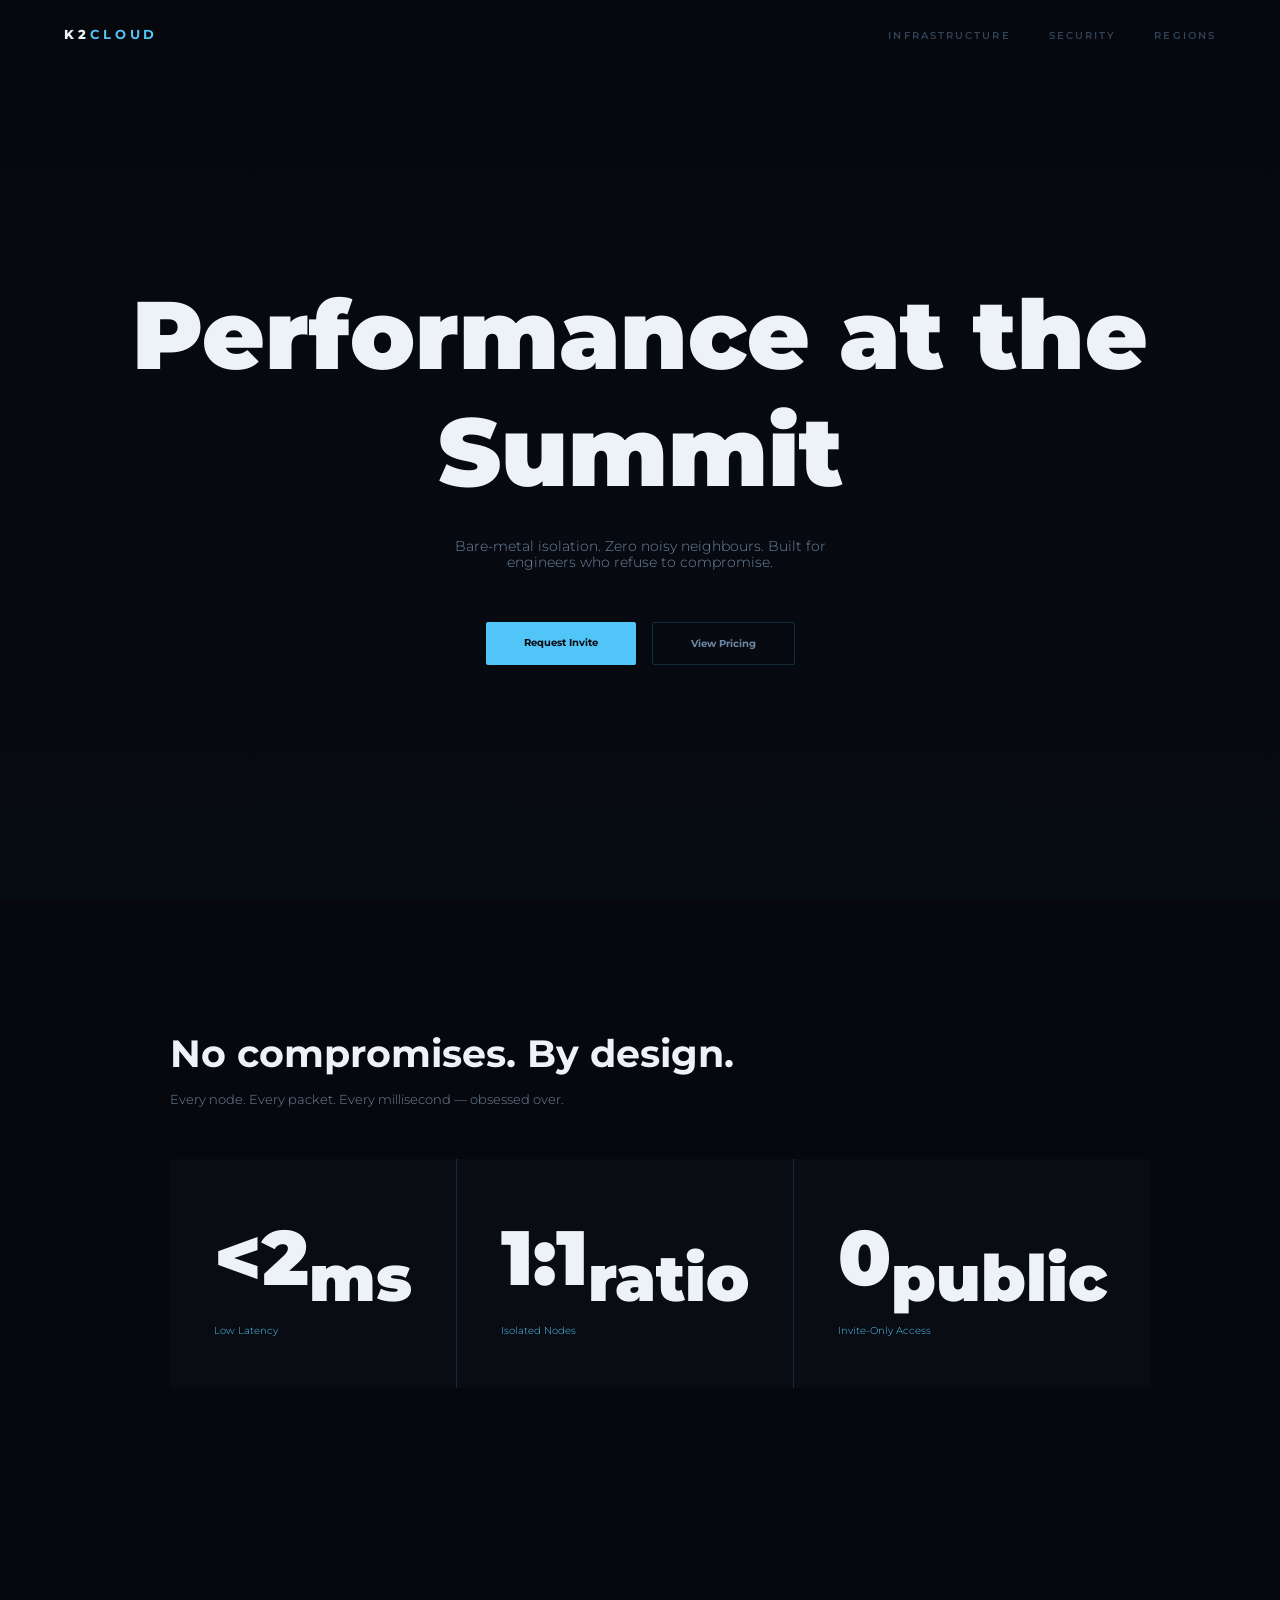
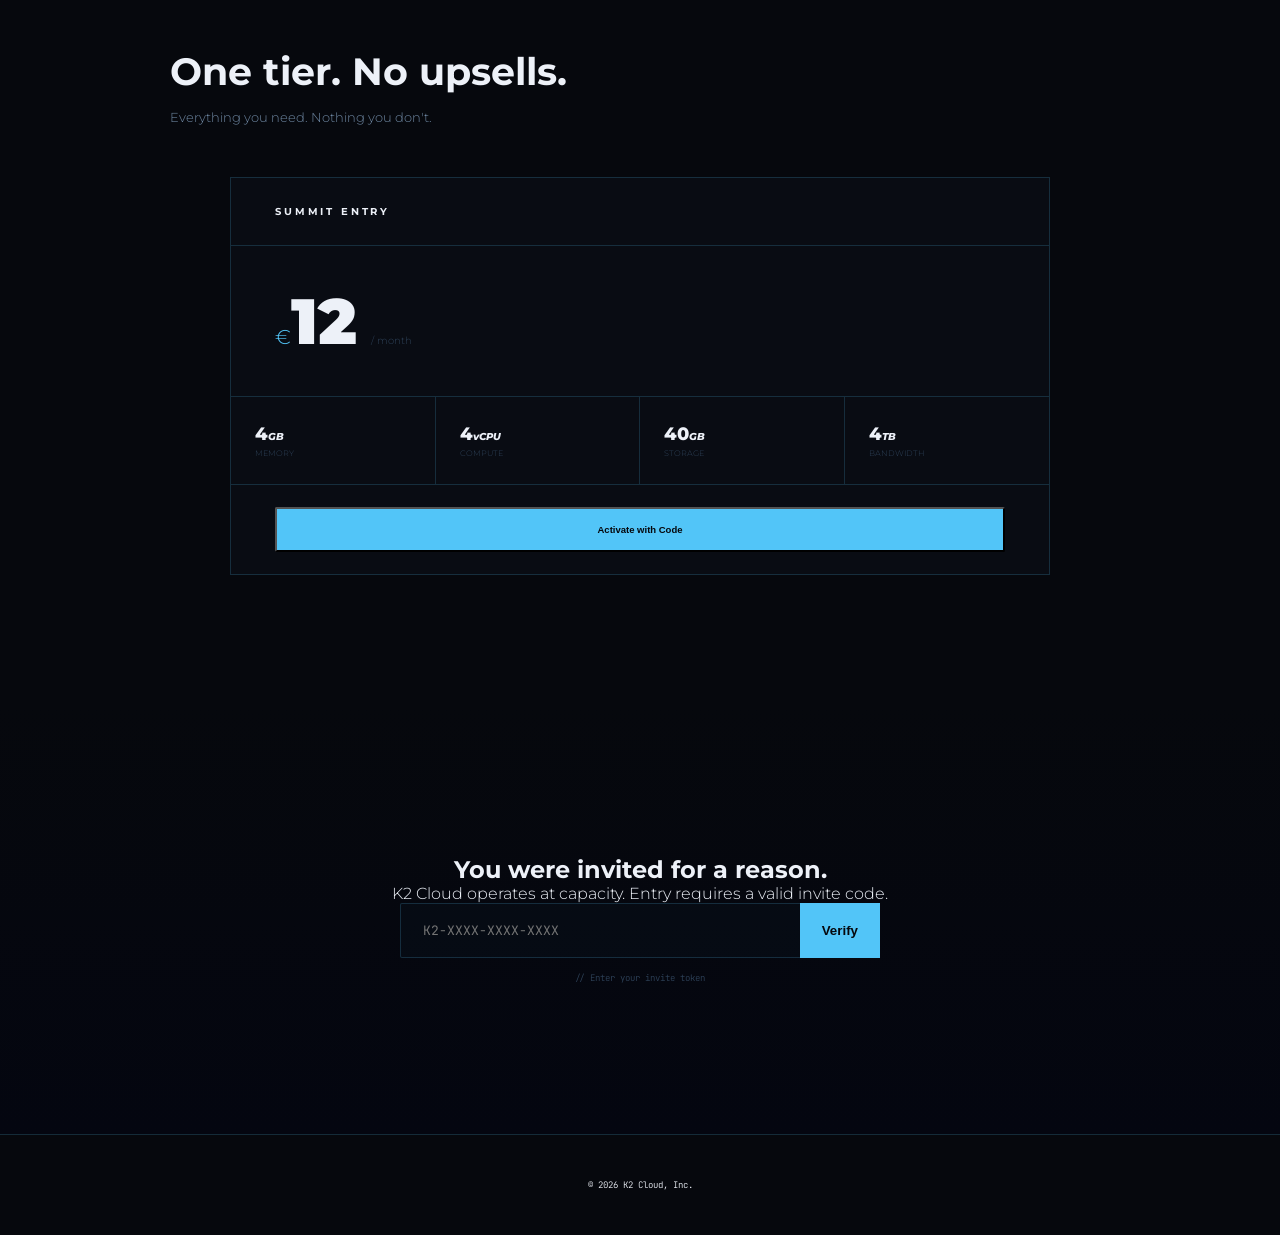
==== commit 4d2e7306: "Revamp index.html with new styles and content" ====
--- a/index.html
+++ b/index.html
@@ -3,33 +3,205 @@
 <head>
     <meta charset="UTF-8">
     <meta name="viewport" content="width=device-width, initial-scale=1.0">
-    <title>K2 Cloud - Premium VPS Platform</title>
-    <link rel="stylesheet" href="styles.css">
+    <title>K2 Cloud — Performance at the Summit</title>
+    <link rel="preconnect" href="https://fonts.googleapis.com">
+    <link href="https://fonts.googleapis.com/css2?family=Montserrat:wght@200;300;400;600;700;800;900&family=JetBrains+Mono:wght@300;400;500&display=swap" rel="stylesheet">
+    <style>
+        :root {
+            --obsidian: #06080d;
+            --deep: #090c13;
+            --glacier: #52c5f8;
+            --glacier-dim: rgba(82,197,248,.09);
+            --glacier-glow: rgba(82,197,248,.25);
+            --text-hi: #edf1f8;
+            --text-mid: #6e87a2;
+            --text-lo: #2e4259;
+            --line-hi: rgba(82,197,248,.18);
+            --radius: 2px;
+        }
+        * { box-sizing: border-box; margin: 0; padding: 0; }
+        html { scroll-behavior: smooth; }
+        body { background: var(--obsidian); color: var(--text-hi); font-family: 'Montserrat', sans-serif; font-weight: 300; }
+        
+        nav {
+            position: fixed;
+            top: 0;
+            left: 0;
+            right: 0;
+            z-index: 100;
+            display: flex;
+            align-items: center;
+            justify-content: space-between;
+            padding: 24px 64px;
+            background: linear-gradient(to bottom, rgba(6,8,13,.96) 60%, transparent);
+            backdrop-filter: blur(2px);
+        }
+        .logo { font-size: 13px; font-weight: 800; letter-spacing: .3em; text-transform: uppercase; color: var(--text-hi); text-decoration: none; }
+        .logo b { color: var(--glacier); }
+        .nav-links { display: flex; gap: 38px; list-style: none; }
+        .nav-links a { font-size: 9.5px; font-weight: 600; letter-spacing: .22em; text-transform: uppercase; color: var(--text-lo); text-decoration: none; transition: color .2s; }
+        .nav-links a:hover { color: var(--glacier); }
+        
+        .hero {
+            min-height: 100vh;
+            display: flex;
+            flex-direction: column;
+            align-items: center;
+            justify-content: center;
+            text-align: center;
+            padding: 120px 40px 80px;
+            background: linear-gradient(180deg, var(--obsidian) 0%, #070b12 100%);
+        }
+        .hero h1 { font-size: clamp(52px, 7.5vw, 96px); font-weight: 900; margin-bottom: 28px; }
+        .hero p { font-size: 13.5px; color: var(--text-mid); max-width: 430px; margin-bottom: 52px; }
+        .cta-row { display: flex; gap: 16px; justify-content: center; }
+        .btn-prim, .btn-ghost { font-size: 9.5px; font-weight: 700; padding: 15px 38px; border-radius: var(--radius); text-decoration: none; display: inline-block; }
+        .btn-prim { background: var(--glacier); color: var(--obsidian); }
+        .btn-prim:hover { box-shadow: 0 0 42px rgba(82,197,248,.45); }
+        .btn-ghost { color: var(--text-mid); border: 1px solid var(--line-hi); }
+        .btn-ghost:hover { color: var(--glacier); background: var(--glacier-dim); }
+        
+        .section { padding: 130px 60px; max-width: 1060px; margin: 0 auto; }
+        .section h2 { font-size: clamp(24px, 3vw, 40px); font-weight: 700; margin-bottom: 14px; }
+        .section p { font-size: 13px; color: var(--text-mid); }
+        
+        .stats-grid { display: grid; grid-template-columns: repeat(3, 1fr); gap: 1px; background: var(--line-hi); margin-top: 52px; }
+        .stat-cell { background: var(--deep); padding: 52px 44px; }
+        .stat-cell h3 { font-size: clamp(46px, 6vw, 78px); font-weight: 900; margin-bottom: 8px; }
+        .stat-cell p { font-size: 9.5px; color: var(--glacier); }
+        
+        .pricing-card { max-width: 820px; margin: 52px auto 0; border: 1px solid var(--line-hi); background: var(--deep); }
+        .pc-top { padding: 28px 44px; border-bottom: 1px solid var(--line-hi); display: flex; justify-content: space-between; align-items: center; }
+        .pc-price { padding: 36px 44px; border-bottom: 1px solid var(--line-hi); }
+        .pc-num { font-size: 64px; font-weight: 900; }
+        .pc-cur { font-size: 20px; color: var(--glacier); }
+        .pc-specs { display: grid; grid-template-columns: repeat(4, 1fr); border-bottom: 1px solid var(--line-hi); }
+        .spec { padding: 26px 24px; border-right: 1px solid var(--line-hi); }
+        .spec:last-child { border-right: none; }
+        .spec-val { font-size: 18px; font-weight: 800; margin-bottom: 3px; }
+        
+        .access-sec { padding: 150px 60px; text-align: center; background: linear-gradient(180deg, var(--obsidian) 0%, #040610 100%); }
+        .invite-form { max-width: 480px; margin: 0 auto; }
+        .inv-input { width: 100%; padding: 18px 120px 18px 22px; background: rgba(82,197,248,.022); border: 1px solid var(--line-hi); font-family: 'JetBrains Mono', monospace; font-size: 13px; color: var(--text-hi); border-radius: var(--radius); }
+        .inv-btn { position: absolute; right: 0; top: 0; padding: 0 22px; background: var(--glacier); border: none; font-weight: 700; color: var(--obsidian); cursor: pointer; height: 100%; }
+        
+        footer { text-align: center; padding: 44px 0; border-top: 1px solid var(--line-hi); }
+        
+        @media(max-width: 860px) {
+            nav { padding: 20px 24px; }
+            .nav-links { display: none; }
+            .section { padding: 60px 24px; }
+            .stats-grid { grid-template-columns: 1fr; }
+            .pc-specs { grid-template-columns: repeat(2, 1fr); }
+        }
+    </style>
 </head>
 <body>
-    <header>
-        <div class="hero">
-            <h1>Welcome to K2 Cloud</h1>
-            <p>Your premium VPS platform for high performance and reliability.</p>
-            <a href="/sign-up" class="cta-button">Sign Up Now</a>
-        </div>
-    </header>
-    <main>
-        <section>
-            <h2>Why Choose Us?</h2>
-            <p>Experience lightning-fast speeds, 24/7 support, and scalable resources tailored to your needs.</p>
-        </section>
-        <section>
-            <h2>Features</h2>
-            <ul>
-                <li>High performance SSD storage</li>
-                <li>Flexible billing options</li>
-                <li>Intuitive management panel</li>
-            </ul>
-        </section>
-    </main>
+    <nav>
+        <a href="/" class="logo">K2<b>Cloud</b></a>
+        <ul class="nav-links">
+            <li><a href="infrastructure.html">Infrastructure</a></li>
+            <li><a href="security.html">Security</a></li>
+            <li><a href="regions.html">Regions</a></li>
+        </ul>
+    </nav>
+
+    <section class="hero">
+        <h1>Performance at the Summit</h1>
+        <p>Bare-metal isolation. Zero noisy neighbours. Built for engineers who refuse to compromise.</p>
+        <div class="cta-row">
+            <a href="#access" class="btn-prim">Request Invite</a>
+            <a href="#pricing" class="btn-ghost">View Pricing</a>
+        </div>
+    </section>
+
+    <section class="section">
+        <h2>No compromises. By design.</h2>
+        <p>Every node. Every packet. Every millisecond — obsessed over.</p>
+        <div class="stats-grid">
+            <div class="stat-cell">
+                <h3>&lt;2<sub>ms</sub></h3>
+                <p>Low Latency</p>
+            </div>
+            <div class="stat-cell">
+                <h3>1:1<sub>ratio</sub></h3>
+                <p>Isolated Nodes</p>
+            </div>
+            <div class="stat-cell">
+                <h3>0<sub>public</sub></h3>
+                <p>Invite-Only Access</p>
+            </div>
+        </div>
+    </section>
+
+    <section class="section" id="pricing">
+        <h2>One tier. No upsells.</h2>
+        <p>Everything you need. Nothing you don't.</p>
+        <div class="pricing-card">
+            <div class="pc-top">
+                <div>
+                    <div style="font-size: 9.5px; font-weight: 700; letter-spacing: .3em; text-transform: uppercase;">Summit Entry</div>
+                </div>
+            </div>
+            <div class="pc-price">
+                <span class="pc-cur">€</span><span class="pc-num">12</span><span style="font-size: 10px; color: var(--text-lo); margin-left: 14px;">/ month</span>
+            </div>
+            <div class="pc-specs">
+                <div class="spec"><div class="spec-val">4<em style="font-size: 10px;">GB</em></div><div style="font-size: 8px; color: var(--text-lo); text-transform: uppercase;">Memory</div></div>
+                <div class="spec"><div class="spec-val">4<em style="font-size: 10px;">vCPU</em></div><div style="font-size: 8px; color: var(--text-lo); text-transform: uppercase;">Compute</div></div>
+                <div class="spec"><div class="spec-val">40<em style="font-size: 10px;">GB</em></div><div style="font-size: 8px; color: var(--text-lo); text-transform: uppercase;">Storage</div></div>
+                <div class="spec"><div class="spec-val">4<em style="font-size: 10px;">TB</em></div><div style="font-size: 8px; color: var(--text-lo); text-transform: uppercase;">Bandwidth</div></div>
+            </div>
+            <div style="padding: 22px 44px; text-align: left;">
+                <button class="btn-prim" style="width: 100%;">Activate with Code</button>
+            </div>
+        </div>
+    </section>
+
+    <section class="access-sec" id="access">
+        <h2>You were invited for a reason.</h2>
+        <p>K2 Cloud operates at capacity. Entry requires a valid invite code.</p>
+        <div class="invite-form" style="position: relative;">
+            <input class="inv-input" type="text" placeholder="K2-XXXX-XXXX-XXXX" maxlength="18" id="inv" />
+            <button class="inv-btn" onclick="verify()">Verify</button>
+        </div>
+        <p id="note" style="margin-top: 14px; font-family: 'JetBrains Mono'; font-size: 9px; color: var(--text-lo);">// Enter your invite token</p>
+    </section>
+
     <footer>
-        <p>&copy; 2026 K2 Cloud. All rights reserved.</p>
+        <p style="font-family: 'JetBrains Mono'; font-size: 9px;">© 2026 K2 Cloud, Inc.</p>
     </footer>
+
+    <script>
+        const VALID_TOKENS = ["K2DEMO1234ABCD"];
+        const inv = document.getElementById('inv');
+        const note = document.getElementById('note');
+
+        inv.addEventListener('input', (e) => {
+            let v = e.target.value.replace(/[^a-zA-Z0-9]/g, '').toUpperCase();
+            let p = [];
+            if(v.length>0) p.push(v.substring(0,2));
+            if(v.length>2) p.push(v.substring(2,6));
+            if(v.length>6) p.push(v.substring(6,10));
+            if(v.length>10) p.push(v.substring(10,14));
+            e.target.value = p.join('-');
+        });
+
+        function verify() {
+            const raw = inv.value.replace(/-/g, '').toUpperCase().trim();
+            if(!raw) { note.textContent = '// No token provided.'; note.style.color = 'rgba(239,68,68,.55)'; return; }
+            note.textContent = '// Verifying...';
+            note.style.color = 'rgba(82,197,248,.65)';
+            setTimeout(() => {
+                if(VALID_TOKENS.includes(raw)) {
+                    note.textContent = '// ✓ Token accepted. Welcome to the summit.';
+                    note.style.color = 'rgba(34,197,94,.75)';
+                } else {
+                    note.textContent = '// ✗ Token unrecognized.';
+                    note.style.color = 'rgba(239,68,68,.5)';
+                }
+            }, 1600);
+        }
+    </script>
 </body>
-</html>+</html>
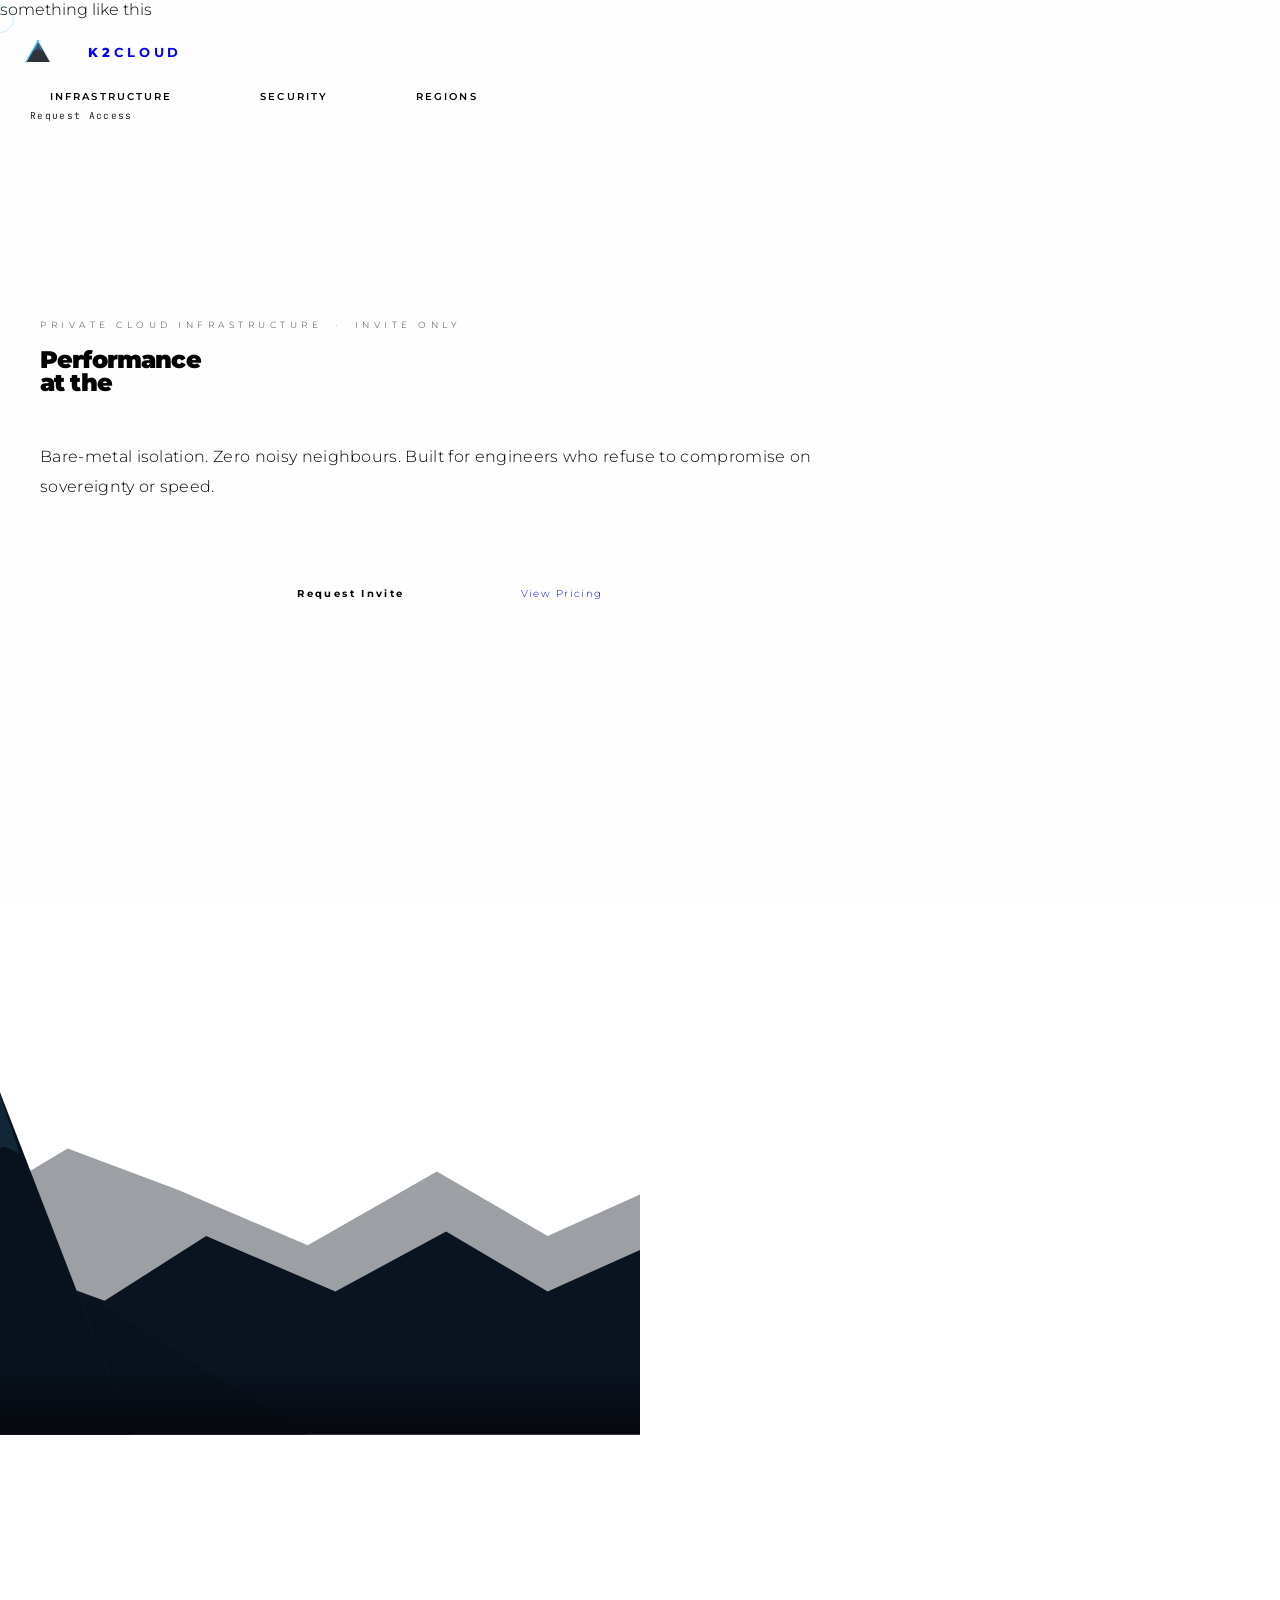
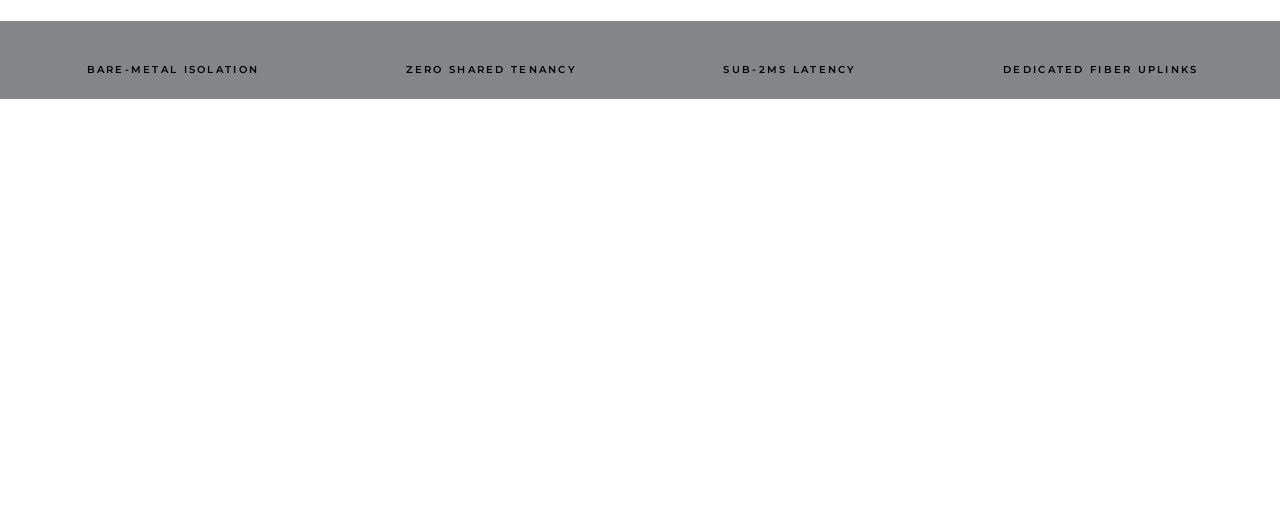
==== commit db4691f0: "Update index.html" ====
--- a/index.html
+++ b/index.html
@@ -1,207 +1,579 @@
+something like this
 <!DOCTYPE html>
 <html lang="en">
 <head>
-    <meta charset="UTF-8">
-    <meta name="viewport" content="width=device-width, initial-scale=1.0">
-    <title>K2 Cloud — Performance at the Summit</title>
-    <link rel="preconnect" href="https://fonts.googleapis.com">
-    <link href="https://fonts.googleapis.com/css2?family=Montserrat:wght@200;300;400;600;700;800;900&family=JetBrains+Mono:wght@300;400;500&display=swap" rel="stylesheet">
-    <style>
-        :root {
-            --obsidian: #06080d;
-            --deep: #090c13;
-            --glacier: #52c5f8;
-            --glacier-dim: rgba(82,197,248,.09);
-            --glacier-glow: rgba(82,197,248,.25);
-            --text-hi: #edf1f8;
-            --text-mid: #6e87a2;
-            --text-lo: #2e4259;
-            --line-hi: rgba(82,197,248,.18);
-            --radius: 2px;
-        }
-        * { box-sizing: border-box; margin: 0; padding: 0; }
-        html { scroll-behavior: smooth; }
-        body { background: var(--obsidian); color: var(--text-hi); font-family: 'Montserrat', sans-serif; font-weight: 300; }
-        
-        nav {
-            position: fixed;
-            top: 0;
-            left: 0;
-            right: 0;
-            z-index: 100;
-            display: flex;
-            align-items: center;
-            justify-content: space-between;
-            padding: 24px 64px;
-            background: linear-gradient(to bottom, rgba(6,8,13,.96) 60%, transparent);
-            backdrop-filter: blur(2px);
-        }
-        .logo { font-size: 13px; font-weight: 800; letter-spacing: .3em; text-transform: uppercase; color: var(--text-hi); text-decoration: none; }
-        .logo b { color: var(--glacier); }
-        .nav-links { display: flex; gap: 38px; list-style: none; }
-        .nav-links a { font-size: 9.5px; font-weight: 600; letter-spacing: .22em; text-transform: uppercase; color: var(--text-lo); text-decoration: none; transition: color .2s; }
-        .nav-links a:hover { color: var(--glacier); }
-        
-        .hero {
-            min-height: 100vh;
-            display: flex;
-            flex-direction: column;
-            align-items: center;
-            justify-content: center;
-            text-align: center;
-            padding: 120px 40px 80px;
-            background: linear-gradient(180deg, var(--obsidian) 0%, #070b12 100%);
-        }
-        .hero h1 { font-size: clamp(52px, 7.5vw, 96px); font-weight: 900; margin-bottom: 28px; }
-        .hero p { font-size: 13.5px; color: var(--text-mid); max-width: 430px; margin-bottom: 52px; }
-        .cta-row { display: flex; gap: 16px; justify-content: center; }
-        .btn-prim, .btn-ghost { font-size: 9.5px; font-weight: 700; padding: 15px 38px; border-radius: var(--radius); text-decoration: none; display: inline-block; }
-        .btn-prim { background: var(--glacier); color: var(--obsidian); }
-        .btn-prim:hover { box-shadow: 0 0 42px rgba(82,197,248,.45); }
-        .btn-ghost { color: var(--text-mid); border: 1px solid var(--line-hi); }
-        .btn-ghost:hover { color: var(--glacier); background: var(--glacier-dim); }
-        
-        .section { padding: 130px 60px; max-width: 1060px; margin: 0 auto; }
-        .section h2 { font-size: clamp(24px, 3vw, 40px); font-weight: 700; margin-bottom: 14px; }
-        .section p { font-size: 13px; color: var(--text-mid); }
-        
-        .stats-grid { display: grid; grid-template-columns: repeat(3, 1fr); gap: 1px; background: var(--line-hi); margin-top: 52px; }
-        .stat-cell { background: var(--deep); padding: 52px 44px; }
-        .stat-cell h3 { font-size: clamp(46px, 6vw, 78px); font-weight: 900; margin-bottom: 8px; }
-        .stat-cell p { font-size: 9.5px; color: var(--glacier); }
-        
-        .pricing-card { max-width: 820px; margin: 52px auto 0; border: 1px solid var(--line-hi); background: var(--deep); }
-        .pc-top { padding: 28px 44px; border-bottom: 1px solid var(--line-hi); display: flex; justify-content: space-between; align-items: center; }
-        .pc-price { padding: 36px 44px; border-bottom: 1px solid var(--line-hi); }
-        .pc-num { font-size: 64px; font-weight: 900; }
-        .pc-cur { font-size: 20px; color: var(--glacier); }
-        .pc-specs { display: grid; grid-template-columns: repeat(4, 1fr); border-bottom: 1px solid var(--line-hi); }
-        .spec { padding: 26px 24px; border-right: 1px solid var(--line-hi); }
-        .spec:last-child { border-right: none; }
-        .spec-val { font-size: 18px; font-weight: 800; margin-bottom: 3px; }
-        
-        .access-sec { padding: 150px 60px; text-align: center; background: linear-gradient(180deg, var(--obsidian) 0%, #040610 100%); }
-        .invite-form { max-width: 480px; margin: 0 auto; }
-        .inv-input { width: 100%; padding: 18px 120px 18px 22px; background: rgba(82,197,248,.022); border: 1px solid var(--line-hi); font-family: 'JetBrains Mono', monospace; font-size: 13px; color: var(--text-hi); border-radius: var(--radius); }
-        .inv-btn { position: absolute; right: 0; top: 0; padding: 0 22px; background: var(--glacier); border: none; font-weight: 700; color: var(--obsidian); cursor: pointer; height: 100%; }
-        
-        footer { text-align: center; padding: 44px 0; border-top: 1px solid var(--line-hi); }
-        
-        @media(max-width: 860px) {
-            nav { padding: 20px 24px; }
-            .nav-links { display: none; }
-            .section { padding: 60px 24px; }
-            .stats-grid { grid-template-columns: 1fr; }
-            .pc-specs { grid-template-columns: repeat(2, 1fr); }
-        }
-    </style>
+<meta charset="UTF-8">
+<meta name="viewport" content="width=device-width, initial-scale=1.0">
+<title>K2 Cloud — Performance at the Summit</title>
+<link rel="icon" type="image/svg+xml" href="data:image/svg+xml,%3Csvg xmlns='http://www.w3.org/2000/svg' viewBox='0 0 32 32'%3E%3Cpath d='M16 3L30 28H2Z' fill='none' stroke='%2352c5f8' stroke-width='1.6' stroke-linejoin='round'/%3E%3Cpath d='M16 3L2 28' stroke='%2352c5f8' stroke-width='1.6' stroke-linecap='round'/%3E%3Cpath d='M11 14L16 3L21 14L18.5 12.5L16 13.5L13.5 12.5Z' fill='rgba(82,197,248,0.22)'/%3E%3Ccircle cx='16' cy='3' r='1.8' fill='%2352c5f8'/%3E%3C/svg%3E">
+<link rel="preconnect" href="https://fonts.googleapis.com">
+<link href="https://fonts.googleapis.com/css2?family=Montserrat:wght@200;300;400;600;700;800;900&family=JetBrains+Mono:wght@300;400;500&display=swap" rel="stylesheet">
+<style>
+*,*::before,*::after{box-sizing:border-box;margin:0;padding:0;}
+
+:root{
+  --obsidian:    #06080d;
+  --deep:        #090c13;
+  --charcoal:    #0e1420;
+  --surface:     #121923;
+  --glacier:     #52c5f8;
+  --glacier-dim: rgba(82,197,248,.09);
+  --glacier-glow:rgba(82,197,248,.25);
+  --glacier-hi:  #85d8fb;
+  --ice:         rgba(82,197,248,.45);
+  --text-hi:     #edf1f8;
+  --text-mid:    #6e87a2;
+  --text-lo:     #2e4259;
+  --line:        rgba(82,197,248,.065);
+  --line-hi:     rgba(82,197,248,.18);
+  --radius:      2px;
+}
+
+html{scroll-behavior:smooth;}
+body{background:var(--obsidian);color:var(--text-hi);font-family:'Montserrat',sans-serif;font-weight:300;overflow-x:hidden;cursor:none;}
+
+/* ── CURSOR ── */
+#cur{position:fixed;width:6px;height:6px;background:var(--glacier);border-radius:50%;pointer-events:none;z-index:9999;transform:translate(-50%,-50%);mix-blend-mode:screen;}
+#ring{position:fixed;width:28px;height:28px;border:1px solid rgba(82,197,248,.3);border-radius:50%;pointer-events:none;z-index:9998;transform:translate(-50%,-50%);transition:width .18s,height .18s,border-color .18s,opacity .18s;}
+
+/* ── GRAIN ── */
+body::after{content:'';position:fixed;inset:0;pointer-events:none;z-index:300;opacity:.025;background-image:url("data:image/svg+xml,%3Csvg xmlns='http://www.w3.org/2000/svg' width='200' height='200'%3E%3Cfilter id='n'%3E%3CfeTurbulence type='fractalNoise' baseFrequency='.9' numOctaves='4' stitchTiles='stitch'/%3E%3C/filter%3E%3Crect width='200' height='200' filter='url(%23n)'/%3E%3C/svg%3E");}
+
+/* ── REVEAL ── */
+.reveal{opacity:0;transform:translateY(22px);transition:opacity .9s cubic-bezier(.16,1,.3,1),transform .9s cubic-bezier(.16,1,.3,1);}
+.reveal.in{opacity:1;transform:none;}
+.d1{transition-delay:.07s}.d2{transition-delay:.15s}.d3{transition-delay:.23s}.d4{transition-delay:.31s}
+
+/* ══════════════ NAV ══════════════ */
+nav{
+  position:fixed;top:0;left:0;right:0;z-index:100;
+  display:flex;align-items:center;justify-content:space-between;
+  padding:24px 64px;
+  background:linear-gradient(to bottom,rgba(6,8,13,.96) 60%,transparent);
+  backdrop-filter:blur(2px);
+  animation:fadeDown .8s ease both;
+}
+@keyframes fadeDown{from{opacity:0;transform:translateY(-8px)}to{opacity:1;transform:none}}
+
+.logo{display:flex;align-items:center;gap:12px;text-decoration:none;}
+.logo-mtn{width:28px;height:28px;flex-shrink:0;}
+.logo-text{font-size:13px;font-weight:800;letter-spacing:.3em;text-transform:uppercase;color:var(--text-hi);}
+.logo-text b{color:var(--glacier);}
+
+.nav-links{display:flex;gap:38px;list-style:none;}
+.nav-links a{font-size:9.5px;font-weight:600;letter-spacing:.22em;text-transform:uppercase;color:var(--text-lo);text-decoration:none;transition:color .2s;position:relative;}
+.nav-links a::after{content:'';position:absolute;bottom:-4px;left:0;width:0;height:1px;background:var(--glacier);transition:width .25s;}
+.nav-links a:hover{color:var(--glacier);}
+.nav-links a:hover::after{width:100%;}
+
+.nav-pill{font-family:'JetBrains Mono',monospace;font-size:9.5px;letter-spacing:.14em;color:var(--glacier);border:1px solid var(--line-hi);padding:9px 22px;text-decoration:none;border-radius:var(--radius);transition:background .2s,box-shadow .2s;}
+.nav-pill:hover{background:var(--glacier-dim);box-shadow:0 0 20px var(--glacier-glow);}
+
+/* ══════════════ HERO ══════════════ */
+.hero{
+  position:relative;min-height:100vh;
+  display:flex;flex-direction:column;align-items:center;justify-content:center;
+  text-align:center;padding:120px 40px 80px;overflow:hidden;
+}
+.hero-bg{
+  position:absolute;inset:0;
+  background:
+    radial-gradient(ellipse 60% 50% at 50% 108%,rgba(82,197,248,.055) 0%,transparent 70%),
+    radial-gradient(ellipse 40% 30% at 20% 20%,rgba(82,197,248,.018) 0%,transparent 60%),
+    linear-gradient(180deg,var(--obsidian) 0%,#070b12 100%);
+}
+.hero-grid{
+  position:absolute;inset:0;
+  background-image:
+    linear-gradient(rgba(82,197,248,.018) 1px,transparent 1px),
+    linear-gradient(90deg,rgba(82,197,248,.018) 1px,transparent 1px);
+  background-size:80px 80px;
+  mask-image:radial-gradient(ellipse 85% 60% at 50% 100%,black 5%,transparent 68%);
+}
+.mountain-wrap{
+  position:absolute;bottom:0;left:50%;transform:translateX(-50%);
+  width:100%;max-width:1300px;
+  animation:mtnRise 2.2s cubic-bezier(.16,1,.3,1) both .2s;
+}
+@keyframes mtnRise{from{opacity:0;transform:translateX(-50%) translateY(60px)}to{opacity:1;transform:translateX(-50%) translateY(0)}}
+.peak-glow{
+  position:absolute;bottom:33%;left:50%;transform:translateX(-50%);
+  width:320px;height:260px;
+  background:radial-gradient(ellipse,rgba(82,197,248,.13) 0%,transparent 65%);
+  filter:blur(32px);animation:gPulse 5s ease-in-out infinite;
+}
+@keyframes gPulse{0%,100%{opacity:.45}50%{opacity:1}}
+.peak-dot{
+  position:absolute;bottom:57%;left:50%;transform:translateX(-50%);
+  width:4px;height:4px;border-radius:50%;background:var(--glacier);
+  box-shadow:0 0 12px 3px rgba(82,197,248,.55);
+  animation:dotP 3s ease-in-out infinite 1.5s;
+}
+@keyframes dotP{0%,100%{opacity:1;transform:translateX(-50%) scale(1)}50%{opacity:.3;transform:translateX(-50%) scale(2.5)}}
+
+.hero-content{position:relative;z-index:10;max-width:800px;}
+.eyebrow{
+  display:inline-flex;align-items:center;gap:10px;
+  font-family:'JetBrains Mono',monospace;font-size:9px;letter-spacing:.5em;text-transform:uppercase;color:var(--glacier);
+  margin-bottom:32px;opacity:.75;
+  animation:fadeUp .9s ease both .5s;
+}
+.eyebrow::before,.eyebrow::after{content:'';width:24px;height:1px;background:currentColor;opacity:.5;}
+.hero-title{
+  font-size:clamp(52px,7.5vw,96px);font-weight:900;line-height:.95;letter-spacing:-.035em;
+  color:var(--text-hi);margin-bottom:28px;
+  animation:fadeUp .9s ease both .7s;
+}
+.hero-title .outline{color:transparent;-webkit-text-stroke:1.5px var(--ice);font-style:normal;}
+.hero-sub{
+  font-size:13.5px;font-weight:300;line-height:1.9;color:var(--text-mid);
+  max-width:430px;margin:0 auto 52px;letter-spacing:.02em;
+  animation:fadeUp .9s ease both .88s;
+}
+@keyframes fadeUp{from{opacity:0;transform:translateY(18px)}to{opacity:1;transform:none}}
+.cta-row{display:flex;align-items:center;justify-content:center;gap:16px;animation:fadeUp .9s ease both 1.05s;}
+
+.btn-prim{
+  font-family:'Montserrat',sans-serif;font-size:9.5px;font-weight:700;letter-spacing:.25em;
+  text-transform:uppercase;text-decoration:none;color:var(--obsidian);
+  background:var(--glacier);padding:15px 38px;border-radius:var(--radius);
+  transition:box-shadow .3s,transform .2s;display:inline-block;
+}
+.btn-prim:hover{box-shadow:0 0 42px rgba(82,197,248,.45);transform:translateY(-1px);}
+.btn-ghost{
+  font-family:'JetBrains Mono',monospace;font-size:9.5px;letter-spacing:.15em;
+  color:var(--text-mid);text-decoration:none;padding:14px 26px;
+  border:1px solid var(--line-hi);border-radius:var(--radius);
+  transition:color .2s,border-color .2s,background .2s;display:inline-block;
+}
+.btn-ghost:hover{color:var(--glacier);border-color:rgba(82,197,248,.35);background:var(--glacier-dim);}
+
+.scroll-hint{
+  position:absolute;bottom:32px;left:50%;transform:translateX(-50%);
+  display:flex;flex-direction:column;align-items:center;gap:10px;
+  animation:fadeUp 1s ease both 2s;
+}
+.scroll-hint span{font-family:'JetBrains Mono',monospace;font-size:8px;letter-spacing:.38em;color:var(--text-lo);text-transform:uppercase;}
+.scroll-bar{width:1px;height:30px;background:linear-gradient(to bottom,var(--glacier),transparent);animation:sBar 2.4s ease-in-out infinite 2s;}
+@keyframes sBar{0%,100%{opacity:0;transform:scaleY(.2)}50%{opacity:.65;transform:scaleY(1)}}
+
+/* ══════════════ TICKER ══════════════ */
+.ticker{border-top:1px solid var(--line);border-bottom:1px solid var(--line);padding:20px 0;overflow:hidden;background:rgba(9,12,19,.5);}
+.ticker-track{display:flex;gap:60px;white-space:nowrap;width:max-content;animation:tick 32s linear infinite;}
+@keyframes tick{from{transform:translateX(0)}to{transform:translateX(-50%)}}
+.ti{display:flex;align-items:center;gap:12px;font-size:9.5px;font-weight:600;letter-spacing:.24em;text-transform:uppercase;color:var(--text-lo);}
+.td{width:2.5px;height:2.5px;border-radius:50%;background:var(--glacier);opacity:.45;flex-shrink:0;}
+
+/* ══════════════ SECTION UTILS ══════════════ */
+.wrap{max-width:1060px;margin:0 auto;padding:0 60px;}
+.s-label{
+  font-family:'JetBrains Mono',monospace;font-size:9px;letter-spacing:.42em;
+  text-transform:uppercase;color:var(--glacier);opacity:.6;display:block;margin-bottom:16px;
+}
+.s-head{font-size:clamp(24px,3vw,40px);font-weight:700;letter-spacing:-.025em;color:var(--text-hi);line-height:1.12;margin-bottom:14px;}
+.s-sub{font-size:13px;font-weight:300;color:var(--text-mid);letter-spacing:.02em;line-height:1.85;}
+
+/* ══════════════ STATS ══════════════ */
+.stats-sec{padding:130px 0 120px;}
+.stats-hd{text-align:center;margin-bottom:72px;}
+.stats-grid{
+  display:grid;grid-template-columns:repeat(3,1fr);
+  border:1px solid var(--line-hi);gap:1px;background:var(--line-hi);
+  border-radius:var(--radius);overflow:hidden;
+}
+.sc{
+  background:var(--deep);padding:52px 44px 48px;
+  position:relative;overflow:hidden;transition:background .4s;
+}
+.sc::before{
+  content:'';position:absolute;top:0;left:0;right:0;height:1px;
+  background:linear-gradient(90deg,transparent 0%,var(--glacier) 50%,transparent 100%);
+  opacity:0;transition:opacity .4s;
+}
+.sc:hover{background:var(--charcoal);}
+.sc:hover::before{opacity:.7;}
+.sc-ico{width:32px;height:32px;margin-bottom:36px;opacity:.5;}
+.sc-val{font-size:clamp(46px,6vw,78px);font-weight:900;letter-spacing:-.045em;color:var(--text-hi);line-height:1;margin-bottom:8px;}
+.sc-val sub{font-size:.24em;color:var(--glacier);font-weight:700;letter-spacing:.06em;margin-left:3px;vertical-align:baseline;}
+.sc-lbl{font-size:9.5px;font-weight:700;letter-spacing:.24em;text-transform:uppercase;color:var(--glacier);margin-bottom:14px;opacity:.8;}
+.sc-desc{font-size:12.5px;font-weight:300;line-height:1.8;color:var(--text-mid);max-width:220px;}
+.sc-glow{position:absolute;bottom:-10px;right:-10px;width:120px;height:120px;background:radial-gradient(circle,rgba(82,197,248,.06),transparent 70%);opacity:0;transition:opacity .4s;}
+.sc:hover .sc-glow{opacity:1;}
+
+/* ══════════════ ARCH ══════════════ */
+.arch-sec{padding:120px 0;border-top:1px solid var(--line);}
+.arch-grid{display:grid;grid-template-columns:1fr 1fr;gap:96px;align-items:center;}
+.arch-text .s-head{margin-bottom:20px;}
+.arch-text p{font-size:13.5px;font-weight:300;line-height:1.95;color:var(--text-mid);margin-bottom:20px;}
+.arch-list{list-style:none;margin-top:32px;display:flex;flex-direction:column;gap:14px;}
+.arch-list li{
+  display:flex;align-items:flex-start;gap:16px;
+  font-size:12.5px;font-weight:400;color:var(--text-mid);
+  padding:14px 16px;
+  border:1px solid var(--line);border-radius:var(--radius);
+  background:rgba(82,197,248,.015);
+  transition:border-color .25s,background .25s;
+}
+.arch-list li:hover{border-color:var(--line-hi);background:rgba(82,197,248,.03);color:var(--text-hi);}
+.arch-list li::before{content:'';width:5px;height:5px;border-radius:50%;background:var(--glacier);flex-shrink:0;margin-top:6px;opacity:.5;}
+.node-wrap{aspect-ratio:1;max-width:390px;margin-left:auto;}
+.node-wrap svg{width:100%;height:100%;}
+
+/* ══════════════ PRICING ══════════════ */
+.pricing-sec{
+  padding:130px 0 120px;
+  background:linear-gradient(180deg,var(--deep) 0%,var(--obsidian) 100%);
+  border-top:1px solid var(--line);border-bottom:1px solid var(--line);
+}
+.pricing-hd{text-align:center;margin-bottom:64px;}
+
+.pc{
+  max-width:820px;margin:0 auto;
+  border:1px solid var(--line-hi);background:var(--deep);
+  position:relative;overflow:hidden;border-radius:var(--radius);
+}
+.pc-bar{position:absolute;top:0;left:0;right:0;height:1.5px;background:linear-gradient(90deg,transparent 0%,var(--glacier) 40%,var(--glacier-hi) 60%,transparent 100%);}
+.pc-glow{position:absolute;top:-80px;left:50%;transform:translateX(-50%);width:500px;height:300px;background:radial-gradient(ellipse,rgba(82,197,248,.045) 0%,transparent 65%);pointer-events:none;}
+.crn{position:absolute;width:12px;height:12px;border-color:var(--glacier);border-style:solid;opacity:.28;}
+.crn-tl{top:-1px;left:-1px;border-width:1px 0 0 1px;}
+.crn-tr{top:-1px;right:-1px;border-width:1px 1px 0 0;}
+.crn-bl{bottom:-1px;left:-1px;border-width:0 0 1px 1px;}
+.crn-br{bottom:-1px;right:-1px;border-width:0 1px 1px 0;}
+
+.pc-top{display:flex;align-items:center;justify-content:space-between;padding:28px 44px;border-bottom:1px solid var(--line);}
+.pc-plan{display:flex;align-items:center;gap:14px;}
+.pc-ico{width:32px;height:32px;border:1px solid rgba(82,197,248,.2);display:flex;align-items:center;justify-content:center;flex-shrink:0;border-radius:var(--radius);}
+.pc-name{font-size:9.5px;font-weight:700;letter-spacing:.3em;text-transform:uppercase;color:var(--text-hi);}
+.pc-id{font-family:'JetBrains Mono',monospace;font-size:8.5px;color:var(--text-lo);letter-spacing:.12em;margin-top:4px;}
+.pc-badge{
+  display:flex;align-items:center;gap:8px;
+  border:1px solid rgba(82,197,248,.16);padding:7px 16px;
+  font-family:'JetBrains Mono',monospace;font-size:9px;letter-spacing:.16em;
+  color:var(--glacier);background:rgba(82,197,248,.04);border-radius:var(--radius);
+}
+.bdot{width:5px;height:5px;border-radius:50%;background:var(--glacier);animation:blink 2.8s ease-in-out infinite;}
+@keyframes blink{0%,100%{opacity:1}50%{opacity:.2}}
+
+.pc-price{display:flex;align-items:flex-end;padding:36px 44px 32px;border-bottom:1px solid var(--line);gap:0;}
+.pc-amt{display:flex;align-items:flex-start;gap:4px;}
+.pc-cur{font-size:20px;font-weight:600;color:var(--glacier);margin-top:16px;line-height:1;}
+.pc-num{font-size:clamp(64px,8.5vw,90px);font-weight:900;letter-spacing:-.05em;color:var(--text-hi);line-height:1;}
+.pc-period{font-family:'JetBrains Mono',monospace;font-size:10px;color:var(--text-lo);letter-spacing:.12em;padding-bottom:14px;margin-left:14px;align-self:flex-end;}
+.pc-div{width:1px;background:var(--line);margin:0 30px 14px;align-self:stretch;flex-shrink:0;}
+.pc-note{font-size:12px;font-weight:300;color:var(--text-mid);line-height:1.8;max-width:190px;padding-bottom:10px;align-self:flex-end;}
+
+.pc-specs{display:grid;grid-template-columns:repeat(4,1fr);border-bottom:1px solid var(--line);}
+.sp{padding:26px 24px;border-right:1px solid var(--line);transition:background .25s;}
+.sp:last-child{border-right:none;}
+.sp:hover{background:rgba(82,197,248,.022);}
+.sp-ico{width:18px;height:18px;margin-bottom:12px;opacity:.5;}
+.sp-val{font-size:18px;font-weight:800;letter-spacing:-.02em;color:var(--text-hi);line-height:1.15;margin-bottom:3px;}
+.sp-val em{font-style:normal;font-size:10px;color:var(--glacier);font-weight:500;margin-left:2px;}
+.sp-key{font-family:'JetBrains Mono',monospace;font-size:8px;letter-spacing:.18em;text-transform:uppercase;color:var(--text-lo);line-height:1.5;}
+.sp-tag{display:inline-block;margin-top:8px;font-size:7.5px;font-weight:700;letter-spacing:.16em;text-transform:uppercase;color:var(--text-lo);border:1px solid var(--line);padding:2px 7px;border-radius:1px;}
+
+.pc-feats{display:grid;grid-template-columns:repeat(2,1fr);border-bottom:1px solid var(--line);}
+.ft{display:flex;align-items:center;gap:12px;padding:15px 28px;border-right:1px solid var(--line);border-bottom:1px solid var(--line);transition:background .25s;}
+.ft:nth-child(2n){border-right:none;}
+.ft:nth-last-child(-n+2){border-bottom:none;}
+.ft:hover{background:rgba(82,197,248,.02);}
+.ft-chk{width:16px;height:16px;border:1px solid rgba(82,197,248,.28);flex-shrink:0;display:flex;align-items:center;justify-content:center;border-radius:1px;}
+.ft-chk svg{width:8px;height:8px;}
+.ft-txt{font-size:11px;font-weight:500;letter-spacing:.07em;color:var(--text-mid);}
+
+.pc-cta{display:flex;align-items:center;justify-content:space-between;padding:22px 44px;gap:20px;}
+.pc-fine{font-size:11px;font-weight:300;color:var(--text-lo);letter-spacing:.03em;line-height:1.7;}
+.pc-fine strong{color:var(--text-mid);font-weight:500;}
+.pc-btn{
+  flex-shrink:0;font-family:'Montserrat',sans-serif;font-size:9px;font-weight:700;
+  letter-spacing:.24em;text-transform:uppercase;color:var(--glacier);
+  border:1px solid rgba(82,197,248,.35);padding:13px 28px;text-decoration:none;
+  position:relative;overflow:hidden;transition:color .3s,box-shadow .3s,border-color .3s;
+  display:inline-block;border-radius:var(--radius);
+}
+.pc-btn::before{content:'';position:absolute;inset:0;background:var(--glacier);transform:translateX(-101%);transition:transform .3s cubic-bezier(.4,0,.2,1);}
+.pc-btn:hover{color:var(--obsidian);box-shadow:0 0 30px rgba(82,197,248,.3);border-color:var(--glacier);}
+.pc-btn:hover::before{transform:translateX(0);}
+.pc-btn span{position:relative;z-index:1;}
+
+/* ══════════════ ACCESS ══════════════ */
+.access-sec{
+  padding:150px 0;text-align:center;
+  position:relative;overflow:hidden;
+  background:linear-gradient(180deg,var(--obsidian) 0%,#040610 100%);
+}
+.access-glow{position:absolute;top:50%;left:50%;transform:translate(-50%,-50%);width:800px;height:600px;background:radial-gradient(ellipse,rgba(82,197,248,.04) 0%,transparent 62%);filter:blur(28px);pointer-events:none;}
+.access-glow2{position:absolute;bottom:-100px;left:30%;width:400px;height:400px;background:radial-gradient(ellipse,rgba(82,197,248,.025) 0%,transparent 65%);filter:blur(40px);pointer-events:none;}
+.access-sec .wrap{position:relative;z-index:2;}
+.access-sec .s-label{margin-bottom:22px;}
+.access-head{font-size:clamp(32px,5vw,60px);font-weight:900;letter-spacing:-.03em;color:var(--text-hi);margin-bottom:18px;line-height:1.04;}
+.access-head span{color:transparent;-webkit-text-stroke:1.5px var(--ice);}
+.access-sub{font-size:13px;font-weight:300;color:var(--text-mid);margin-bottom:60px;line-height:1.85;}
+
+.invite-form{max-width:480px;margin:0 auto;}
+.invite-wrap{position:relative;display:flex;}
+.inv-input{
+  width:100%;background:rgba(82,197,248,.022);
+  border:1px solid var(--line-hi);
+  padding:18px 120px 18px 22px;
+  font-family:'JetBrains Mono',monospace;font-size:13px;font-weight:400;
+  letter-spacing:.14em;color:var(--text-hi);outline:none;border-radius:var(--radius);
+  transition:border-color .3s,box-shadow .3s,background .3s;
+  caret-color:var(--glacier);-webkit-appearance:none;
+}
+.inv-input::placeholder{color:var(--text-lo);letter-spacing:.2em;}
+.inv-input:focus{
+  border-color:var(--glacier);background:rgba(82,197,248,.038);
+  box-shadow:0 0 0 1px rgba(82,197,248,.08),0 0 60px rgba(82,197,248,.07);
+}
+.inv-btn{
+  position:absolute;right:0;top:0;bottom:0;padding:0 22px;
+  background:var(--glacier);border:none;
+  font-family:'Montserrat',sans-serif;font-size:9px;font-weight:700;
+  letter-spacing:.22em;text-transform:uppercase;color:var(--obsidian);
+  cursor:none;transition:background .2s,box-shadow .2s;border-radius:0 var(--radius) var(--radius) 0;
+}
+.inv-btn:hover{background:var(--glacier-hi);box-shadow:0 0 30px rgba(82,197,248,.4);}
+.inv-note{margin-top:14px;font-family:'JetBrains Mono',monospace;font-size:9px;letter-spacing:.22em;color:var(--text-lo);min-height:16px;transition:color .3s;}
+
+.status-row{
+  display:flex;justify-content:center;align-items:center;flex-wrap:wrap;
+  gap:30px;margin-top:72px;padding-top:48px;border-top:1px solid var(--line);
+}
+.si{display:flex;align-items:center;gap:8px;font-size:10px;font-weight:500;letter-spacing:.14em;color:var(--text-mid);}
+.sdot{width:5px;height:5px;border-radius:50%;flex-shrink:0;animation:blink 2.8s ease-in-out infinite;}
+.sdot.g{background:#22c55e;box-shadow:0 0 7px rgba(34,197,94,.5);}
+.sdot.b{background:var(--glacier);box-shadow:0 0 7px rgba(82,197,248,.4);animation-delay:.8s;}
+
+/* ══════════════ PAGE OVERLAYS ══════════════ */
+.page-overlay{
+  position:fixed;inset:0;z-index:500;
+  background:var(--obsidian);
+  display:flex;flex-direction:column;
+  overflow-y:auto;overflow-x:hidden;
+  opacity:0;pointer-events:none;
+  transform:translateY(14px);
+  transition:opacity .32s ease,transform .32s ease;
+}
+.page-overlay.open{opacity:1;pointer-events:all;transform:none;}
+
+.po-nav{
+  position:sticky;top:0;z-index:10;
+  display:flex;align-items:center;justify-content:space-between;
+  padding:20px 64px;
+  background:linear-gradient(to bottom,rgba(6,8,13,.98) 65%,transparent);
+  backdrop-filter:blur(4px);
+  flex-shrink:0;border-bottom:1px solid var(--line);
+}
+.po-back{
+  display:flex;align-items:center;gap:9px;
+  font-family:'JetBrains Mono',monospace;font-size:9px;letter-spacing:.24em;
+  color:var(--text-lo);text-transform:uppercase;background:none;border:none;
+  cursor:none;padding:0;transition:color .2s;
+}
+.po-back:hover{color:var(--glacier);}
+.po-back svg{width:14px;height:14px;transition:transform .2s;}
+.po-back:hover svg{transform:translateX(-3px);}
+.po-tag{font-family:'JetBrains Mono',monospace;font-size:9px;letter-spacing:.28em;color:var(--text-lo);text-transform:uppercase;}
+
+.po-body{max-width:960px;margin:0 auto;padding:56px 60px 100px;width:100%;}
+
+.po-hero{margin-bottom:80px;}
+.po-hero .s-label{margin-bottom:20px;}
+.po-hero h1{font-size:clamp(34px,4.5vw,58px);font-weight:900;letter-spacing:-.03em;color:var(--text-hi);line-height:1.04;margin-bottom:20px;}
+.po-hero p{font-size:14px;font-weight:300;color:var(--text-mid);line-height:1.9;max-width:520px;}
+
+/* stat strip */
+.po-strip{
+  display:grid;grid-template-columns:repeat(3,1fr);
+  border:1px solid var(--line-hi);gap:1px;background:var(--line-hi);
+  border-radius:var(--radius);overflow:hidden;margin-bottom:52px;
+}
+.po-stat-cell{background:var(--deep);padding:32px 30px;}
+.po-stat-cell .v{font-size:28px;font-weight:900;letter-spacing:-.03em;color:var(--text-hi);line-height:1;margin-bottom:5px;}
+.po-stat-cell .v em{font-style:normal;font-size:13px;color:var(--glacier);margin-left:2px;}
+.po-stat-cell .k{font-family:'JetBrains Mono',monospace;font-size:8.5px;letter-spacing:.2em;text-transform:uppercase;color:var(--text-lo);}
+
+/* cards */
+.po-grid{display:grid;grid-template-columns:repeat(2,1fr);gap:1px;background:var(--line-hi);border:1px solid var(--line-hi);border-radius:var(--radius);overflow:hidden;margin-bottom:52px;}
+.po-card{background:var(--deep);padding:38px 34px;position:relative;overflow:hidden;transition:background .3s;}
+.po-card:hover{background:var(--charcoal);}
+.po-card::before{content:'';position:absolute;top:0;left:0;right:0;height:1px;background:linear-gradient(90deg,transparent,var(--glacier),transparent);opacity:0;transition:opacity .3s;}
+.po-card:hover::before{opacity:.6;}
+.po-card-ico{width:36px;height:36px;margin-bottom:20px;opacity:.5;}
+.po-card h3{font-size:13.5px;font-weight:700;letter-spacing:.03em;color:var(--text-hi);margin-bottom:10px;}
+.po-card p{font-size:12.5px;font-weight:300;color:var(--text-mid);line-height:1.82;}
+.po-card .tag{
+  display:inline-block;margin-top:16px;
+  font-family:'JetBrains Mono',monospace;font-size:8px;letter-spacing:.2em;
+  text-transform:uppercase;color:var(--glacier);
+  border:1px solid rgba(82,197,248,.18);padding:4px 10px;border-radius:1px;
+}
+
+/* table */
+.po-table{width:100%;border-collapse:collapse;border:1px solid var(--line-hi);margin-bottom:52px;border-radius:var(--radius);overflow:hidden;}
+.po-table th{
+  font-family:'JetBrains Mono',monospace;font-size:8.5px;letter-spacing:.24em;
+  text-transform:uppercase;color:var(--glacier);padding:14px 22px;
+  text-align:left;border-bottom:1px solid var(--line-hi);
+  background:rgba(82,197,248,.025);
+}
+.po-table td{font-size:12.5px;font-weight:300;color:var(--text-mid);padding:14px 22px;border-bottom:1px solid var(--line);vertical-align:top;}
+.po-table tr:last-child td{border-bottom:none;}
+.po-table tr:hover td{background:rgba(82,197,248,.018);color:var(--text-hi);}
+.po-table td:first-child{font-weight:600;color:var(--text-hi);font-size:12px;}
+
+/* code block */
+.po-code{
+  background:var(--deep);border:1px solid var(--line-hi);
+  padding:28px 30px;
+  font-family:'JetBrains Mono',monospace;font-size:12px;color:var(--text-mid);
+  line-height:2;margin-bottom:52px;border-radius:var(--radius);overflow-x:auto;
+}
+.c-kw{color:#52c5f8;} .c-str{color:#85d8fb;opacity:.8;} .c-cm{color:var(--text-lo);}
+
+.badge{
+  display:inline-block;
+  font-family:'JetBrains Mono',monospace;font-size:8px;letter-spacing:.18em;
+  text-transform:uppercase;padding:5px 12px;
+  border:1px solid var(--line-hi);color:var(--text-lo);border-radius:1px;
+}
+.badge.on{border-color:rgba(82,197,248,.28);color:var(--glacier);background:rgba(82,197,248,.04);}
+.badge-row{display:flex;flex-wrap:wrap;gap:8px;margin-top:16px;}
+
+/* ══════════════ FOOTER ══════════════ */
+footer{padding:44px 0 30px;border-top:1px solid var(--line);}
+.foot-wrap{max-width:1060px;margin:0 auto;padding:0 60px;display:flex;justify-content:space-between;align-items:center;}
+.foot-logo{font-size:11px;font-weight:800;letter-spacing:.26em;color:var(--text-lo);text-transform:uppercase;}
+.foot-logo b{color:var(--glacier);}
+.foot-links{display:flex;gap:24px;list-style:none;}
+.foot-links a{font-size:9px;font-weight:600;letter-spacing:.2em;text-transform:uppercase;color:var(--text-lo);text-decoration:none;transition:color .2s;}
+.foot-links a:hover{color:var(--glacier);}
+.foot-copy{font-family:'JetBrains Mono',monospace;font-size:9px;color:var(--text-lo);letter-spacing:.1em;}
+
+/* ══════════════ RESPONSIVE ══════════════ */
+@media(max-width:860px){
+  nav{padding:20px 24px;}
+  .nav-links{display:none;}
+  .wrap,.po-body{padding:0 24px;}
+  .po-body{padding:36px 24px 80px;}
+  .po-nav{padding:18px 24px;}
+  .stats-grid{grid-template-columns:1fr;}
+  .arch-grid{grid-template-columns:1fr;gap:48px;}
+  .node-wrap{display:none;}
+  .pc-specs{grid-template-columns:repeat(2,1fr);}
+  .pc-feats{grid-template-columns:1fr;}
+  .ft{border-right:none!important;}
+  .ft:nth-last-child(-n+2){border-bottom:1px solid var(--line)!important;}
+  .ft:last-child{border-bottom:none!important;}
+  .pc-top,.pc-price,.pc-cta{padding:20px 22px;}
+  .sp{padding:18px 16px;}
+  .pc-cta{flex-direction:column;align-items:flex-start;}
+  .pc-div{display:none;}
+  .foot-wrap{flex-direction:column;gap:18px;text-align:center;}
+  .foot-links{flex-wrap:wrap;justify-content:center;}
+  .cta-row{flex-direction:column;}
+  .po-grid{grid-template-columns:1fr;}
+  .po-strip{grid-template-columns:1fr 1fr;}
+  .po-table{display:block;overflow-x:auto;}
+}
+</style>
 </head>
 <body>
-    <nav>
-        <a href="/" class="logo">K2<b>Cloud</b></a>
-        <ul class="nav-links">
-            <li><a href="infrastructure.html">Infrastructure</a></li>
-            <li><a href="security.html">Security</a></li>
-            <li><a href="regions.html">Regions</a></li>
-        </ul>
-    </nav>
-
-    <section class="hero">
-        <h1>Performance at the Summit</h1>
-        <p>Bare-metal isolation. Zero noisy neighbours. Built for engineers who refuse to compromise.</p>
-        <div class="cta-row">
-            <a href="#access" class="btn-prim">Request Invite</a>
-            <a href="#pricing" class="btn-ghost">View Pricing</a>
-        </div>
-    </section>
-
-    <section class="section">
-        <h2>No compromises. By design.</h2>
-        <p>Every node. Every packet. Every millisecond — obsessed over.</p>
-        <div class="stats-grid">
-            <div class="stat-cell">
-                <h3>&lt;2<sub>ms</sub></h3>
-                <p>Low Latency</p>
-            </div>
-            <div class="stat-cell">
-                <h3>1:1<sub>ratio</sub></h3>
-                <p>Isolated Nodes</p>
-            </div>
-            <div class="stat-cell">
-                <h3>0<sub>public</sub></h3>
-                <p>Invite-Only Access</p>
-            </div>
-        </div>
-    </section>
-
-    <section class="section" id="pricing">
-        <h2>One tier. No upsells.</h2>
-        <p>Everything you need. Nothing you don't.</p>
-        <div class="pricing-card">
-            <div class="pc-top">
-                <div>
-                    <div style="font-size: 9.5px; font-weight: 700; letter-spacing: .3em; text-transform: uppercase;">Summit Entry</div>
-                </div>
-            </div>
-            <div class="pc-price">
-                <span class="pc-cur">€</span><span class="pc-num">12</span><span style="font-size: 10px; color: var(--text-lo); margin-left: 14px;">/ month</span>
-            </div>
-            <div class="pc-specs">
-                <div class="spec"><div class="spec-val">4<em style="font-size: 10px;">GB</em></div><div style="font-size: 8px; color: var(--text-lo); text-transform: uppercase;">Memory</div></div>
-                <div class="spec"><div class="spec-val">4<em style="font-size: 10px;">vCPU</em></div><div style="font-size: 8px; color: var(--text-lo); text-transform: uppercase;">Compute</div></div>
-                <div class="spec"><div class="spec-val">40<em style="font-size: 10px;">GB</em></div><div style="font-size: 8px; color: var(--text-lo); text-transform: uppercase;">Storage</div></div>
-                <div class="spec"><div class="spec-val">4<em style="font-size: 10px;">TB</em></div><div style="font-size: 8px; color: var(--text-lo); text-transform: uppercase;">Bandwidth</div></div>
-            </div>
-            <div style="padding: 22px 44px; text-align: left;">
-                <button class="btn-prim" style="width: 100%;">Activate with Code</button>
-            </div>
-        </div>
-    </section>
-
-    <section class="access-sec" id="access">
-        <h2>You were invited for a reason.</h2>
-        <p>K2 Cloud operates at capacity. Entry requires a valid invite code.</p>
-        <div class="invite-form" style="position: relative;">
-            <input class="inv-input" type="text" placeholder="K2-XXXX-XXXX-XXXX" maxlength="18" id="inv" />
-            <button class="inv-btn" onclick="verify()">Verify</button>
-        </div>
-        <p id="note" style="margin-top: 14px; font-family: 'JetBrains Mono'; font-size: 9px; color: var(--text-lo);">// Enter your invite token</p>
-    </section>
-
-    <footer>
-        <p style="font-family: 'JetBrains Mono'; font-size: 9px;">© 2026 K2 Cloud, Inc.</p>
-    </footer>
-
-    <script>
-        const VALID_TOKENS = ["K2DEMO1234ABCD"];
-        const inv = document.getElementById('inv');
-        const note = document.getElementById('note');
-
-        inv.addEventListener('input', (e) => {
-            let v = e.target.value.replace(/[^a-zA-Z0-9]/g, '').toUpperCase();
-            let p = [];
-            if(v.length>0) p.push(v.substring(0,2));
-            if(v.length>2) p.push(v.substring(2,6));
-            if(v.length>6) p.push(v.substring(6,10));
-            if(v.length>10) p.push(v.substring(10,14));
-            e.target.value = p.join('-');
-        });
-
-        function verify() {
-            const raw = inv.value.replace(/-/g, '').toUpperCase().trim();
-            if(!raw) { note.textContent = '// No token provided.'; note.style.color = 'rgba(239,68,68,.55)'; return; }
-            note.textContent = '// Verifying...';
-            note.style.color = 'rgba(82,197,248,.65)';
-            setTimeout(() => {
-                if(VALID_TOKENS.includes(raw)) {
-                    note.textContent = '// ✓ Token accepted. Welcome to the summit.';
-                    note.style.color = 'rgba(34,197,94,.75)';
-                } else {
-                    note.textContent = '// ✗ Token unrecognized.';
-                    note.style.color = 'rgba(239,68,68,.5)';
-                }
-            }, 1600);
-        }
-    </script>
-</body>
-</html>
+
+<div id="cur"></div>
+<div id="ring"></div>
+
+<!-- NAV -->
+<nav>
+  <a href="#" class="logo">
+    <svg class="logo-mtn" viewBox="0 0 28 28" fill="none" xmlns="http://www.w3.org/2000/svg">
+      <path d="M14 3L26 24H2Z" fill="rgba(9,13,20,0.85)"/>
+      <path d="M14 3L2 24" stroke="#52c5f8" stroke-width="1.5" stroke-linecap="round"/>
+      <path d="M14 3L26 24" stroke="rgba(82,197,248,0.2)" stroke-width="1" stroke-linecap="round"/>
+      <path d="M10.5 12.5L14 3L17.5 12.5L16 11.5L14 12.2L12 11.5Z" fill="rgba(82,197,248,0.2)"/>
+      <path d="M10.5 12.5L14 3L17.5 12.5" stroke="rgba(82,197,248,0.5)" stroke-width="1" stroke-linejoin="round" fill="none"/>
+      <circle cx="14" cy="3" r="1.3" fill="#52c5f8"/>
+    </svg>
+    <span class="logo-text">K2<b>Cloud</b></span>
+  </a>
+  <ul class="nav-links">
+    <li><a href="#" onclick="openPage('infrastructure');return false;">Infrastructure</a></li>
+    <li><a href="#" onclick="openPage('security');return false;">Security</a></li>
+    <li><a href="#" onclick="openPage('regions');return false;">Regions</a></li>
+
+  </ul>
+  <a href="#access" class="nav-pill">Request Access</a>
+</nav>
+
+<!-- HERO -->
+<section class="hero">
+  <div class="hero-bg"></div>
+  <div class="hero-grid"></div>
+  <div class="hero-content">
+    <p class="eyebrow">Private Cloud Infrastructure &nbsp;·&nbsp; Invite Only</p>
+    <h1 class="hero-title">Performance<br>at the <em class="outline">Summit.</em></h1>
+    <p class="hero-sub">Bare-metal isolation. Zero noisy neighbours. Built for engineers who refuse to compromise on sovereignty or speed.</p>
+    <div class="cta-row">
+      <a href="#access" class="btn-prim">Request Invite</a>
+      <a href="#pricing" class="btn-ghost">View Pricing</a>
+    </div>
+  </div>
+  <div class="mountain-wrap">
+    <div class="peak-glow"></div>
+    <div class="peak-dot"></div>
+    <svg viewBox="0 0 1300 500" fill="none" xmlns="http://www.w3.org/2000/svg" preserveAspectRatio="xMidYMax meet">
+      <path d="M0 500 L180 270 L320 330 L480 210 L580 250 L680 190 L800 235 L940 295 L1080 215 L1200 285 L1300 240 L1300 500Z" fill="#08111c" opacity=".4"/>
+      <path d="M0 500 L100 355 L240 405 L390 300 L510 365 L610 315 L720 355 L830 285 L970 345 L1090 280 L1200 345 L1300 300 L1300 500Z" fill="#0a1320"/>
+      <path d="M0 500 L360 500 L490 355 L560 375 L600 290 L640 375 L710 355 L940 500Z" fill="#08111c"/>
+      <path d="M450 500 L600 112 L750 500Z" fill="#08111c"/>
+      <path d="M600 112 L450 500" stroke="rgba(82,197,248,.48)" stroke-width="1.5"/>
+      <path d="M600 112 L750 500" stroke="rgba(82,197,248,.06)" stroke-width="1"/>
+      <path d="M572 196 L600 112 L628 196 L612 188 L600 193 L588 188Z" fill="rgba(82,197,248,.12)"/>
+      <defs>
+        <linearGradient id="fog" x1="0" y1="430" x2="0" y2="500" gradientUnits="userSpaceOnUse">
+          <stop offset="0" stop-color="#06080d" stop-opacity="0"/>
+          <stop offset="1" stop-color="#06080d"/>
+        </linearGradient>
+      </defs>
+      <rect x="0" y="430" width="1300" height="70" fill="url(#fog)"/>
+    </svg>
+  </div>
+  <div class="scroll-hint">
+    <span>Scroll</span>
+    <div class="scroll-bar"></div>
+  </div>
+</section>
+
+<!-- TICKER -->
+<div class="ticker">
+  <div class="ticker-track">
+    <span class="ti"><span class="td"></span>Bare-Metal Isolation</span>
+    <span class="ti"><span class="td"></span>Zero Shared Tenancy</span>
+    <span class="ti"><span class="td"></span>Sub-2ms Latency</span>
+    <span class="ti"><span class="td"></span>Dedicated Fiber Uplinks</span>
+    <span class="ti"><span class="td"></span>SOC 2 Type II</span>
+    <span class="ti"><span class="td"></span>Invite-Only Access</span>
+    <span class="ti"><span class="td"></span>Private BGP Peering</span>
+    <span class="ti"><span class="td"></span>99.999% SLA</span>
+    <span class="ti"><span class="td"></span>NVMe Storage</span>
+    <span class="ti"><span class="td"></span>Full Root Access</span>
+    <span class="ti"><span class="td"></span>Bare-Metal Isolation</span>
+    <span class="ti"><span class="td"></span>Zero Shared Tenancy</span>
+    <span class="ti"><span class="td"></span>Sub-2ms Latency</span>
+    <span class="ti"><span class="td"></span>Dedicated Fiber Uplinks</span>
+    <span class="ti"><span class="td"></span>SOC 2 Type II</span>
+    <span class="ti"><span class="td"></span>Invite-Only Access</span>
+    <span class="ti"><span class="td"></span>Private BGP Peering</span>
+    <span class="ti"><span class="td"></span>99.999% SLA</span>
+    <span class="ti"><span class="td"></span>NVMe Storage</span>
+    <span class="ti"><span class="td"></span>Full Root Access</span>
+  </div>
+</div>
+
+<!-- STATS -->
+<section class="stats-sec">
+  <div class="wrap">
+    <div class="stats-hd reveal">
+      <span class="s-label">// Infrastructure at a Glance</span>
+      <h2 
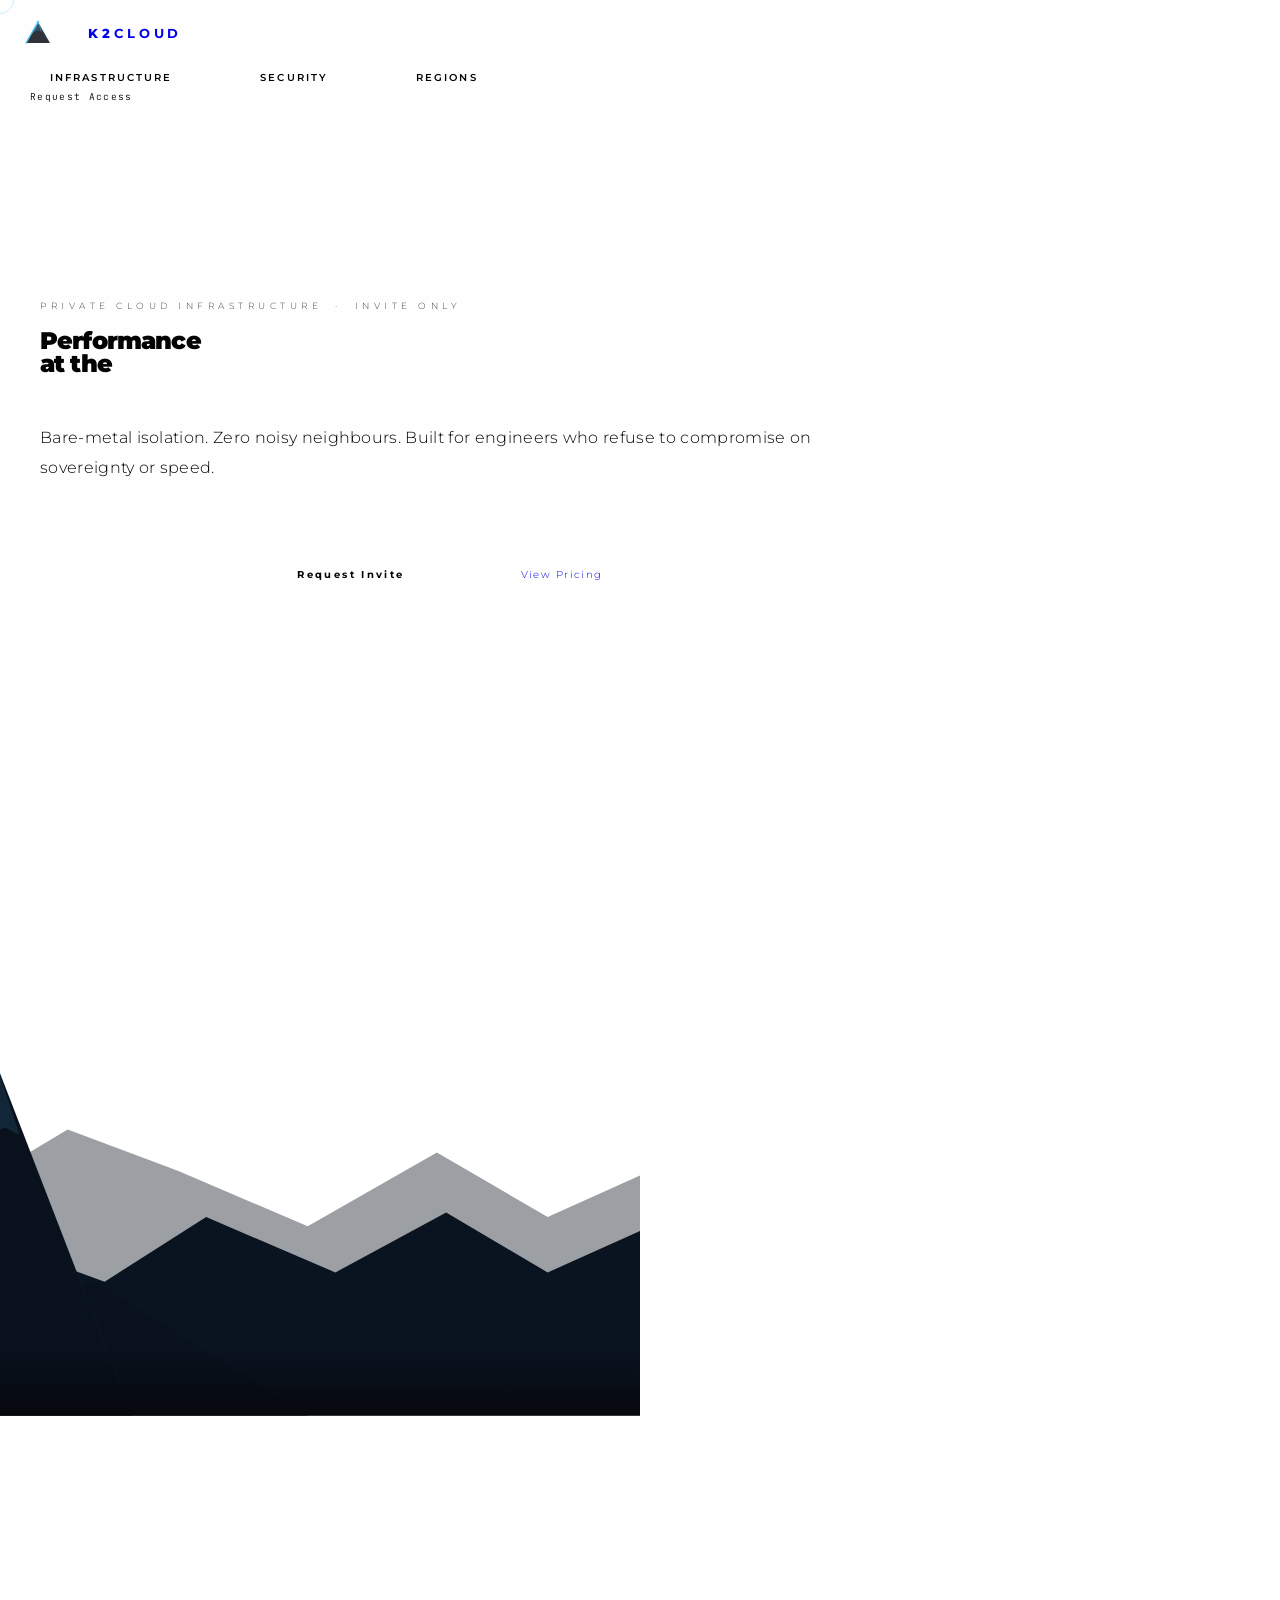
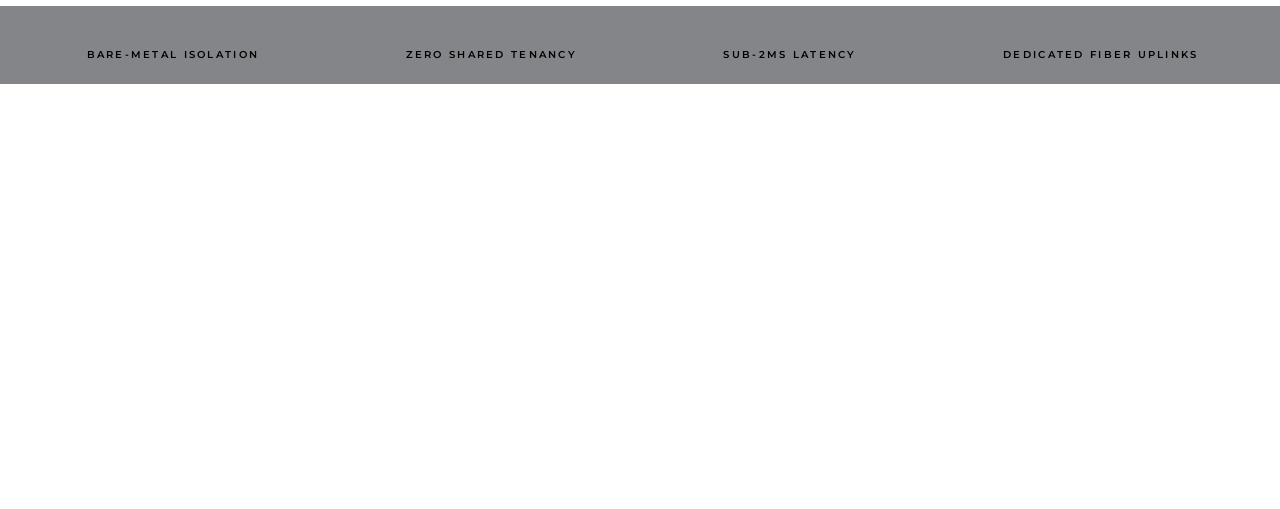
==== commit e5b4c845: "Update index.html" ====
--- a/index.html
+++ b/index.html
@@ -1,4 +1,3 @@
-something like this
 <!DOCTYPE html>
 <html lang="en">
 <head>
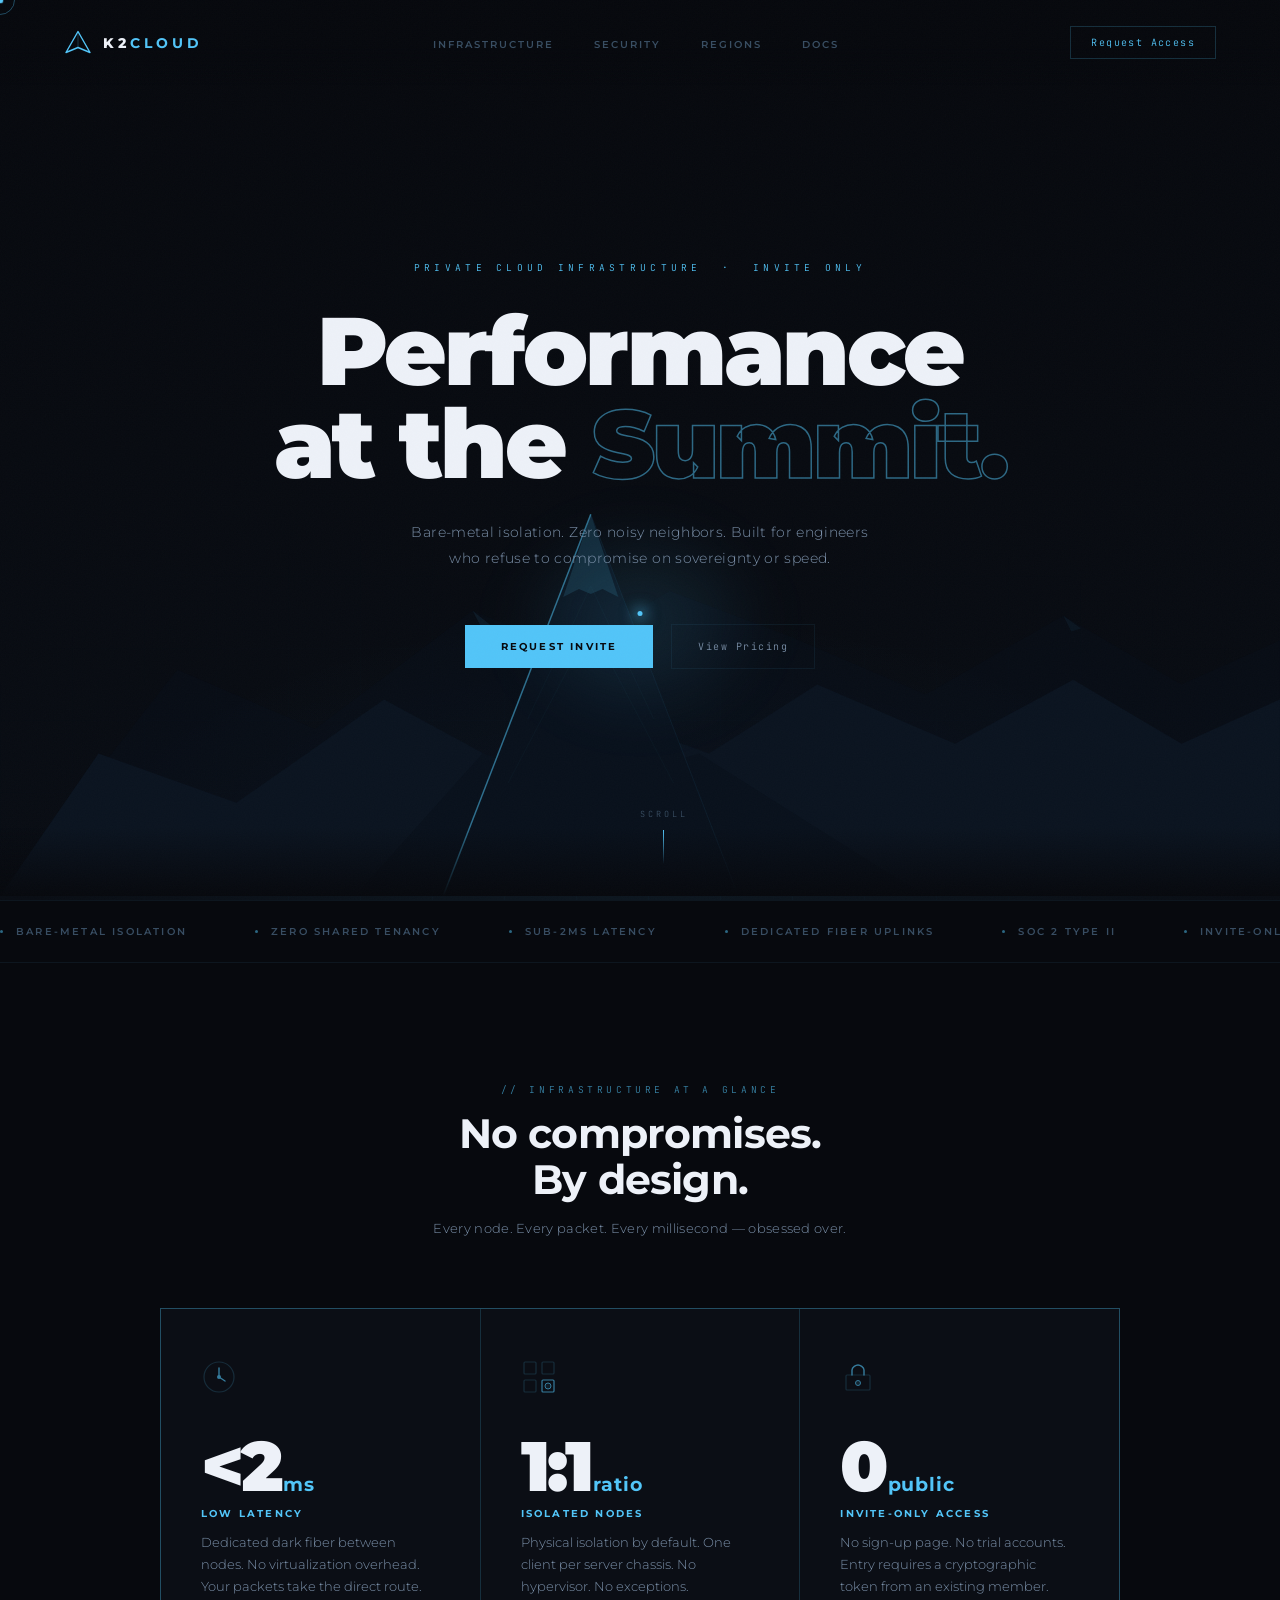
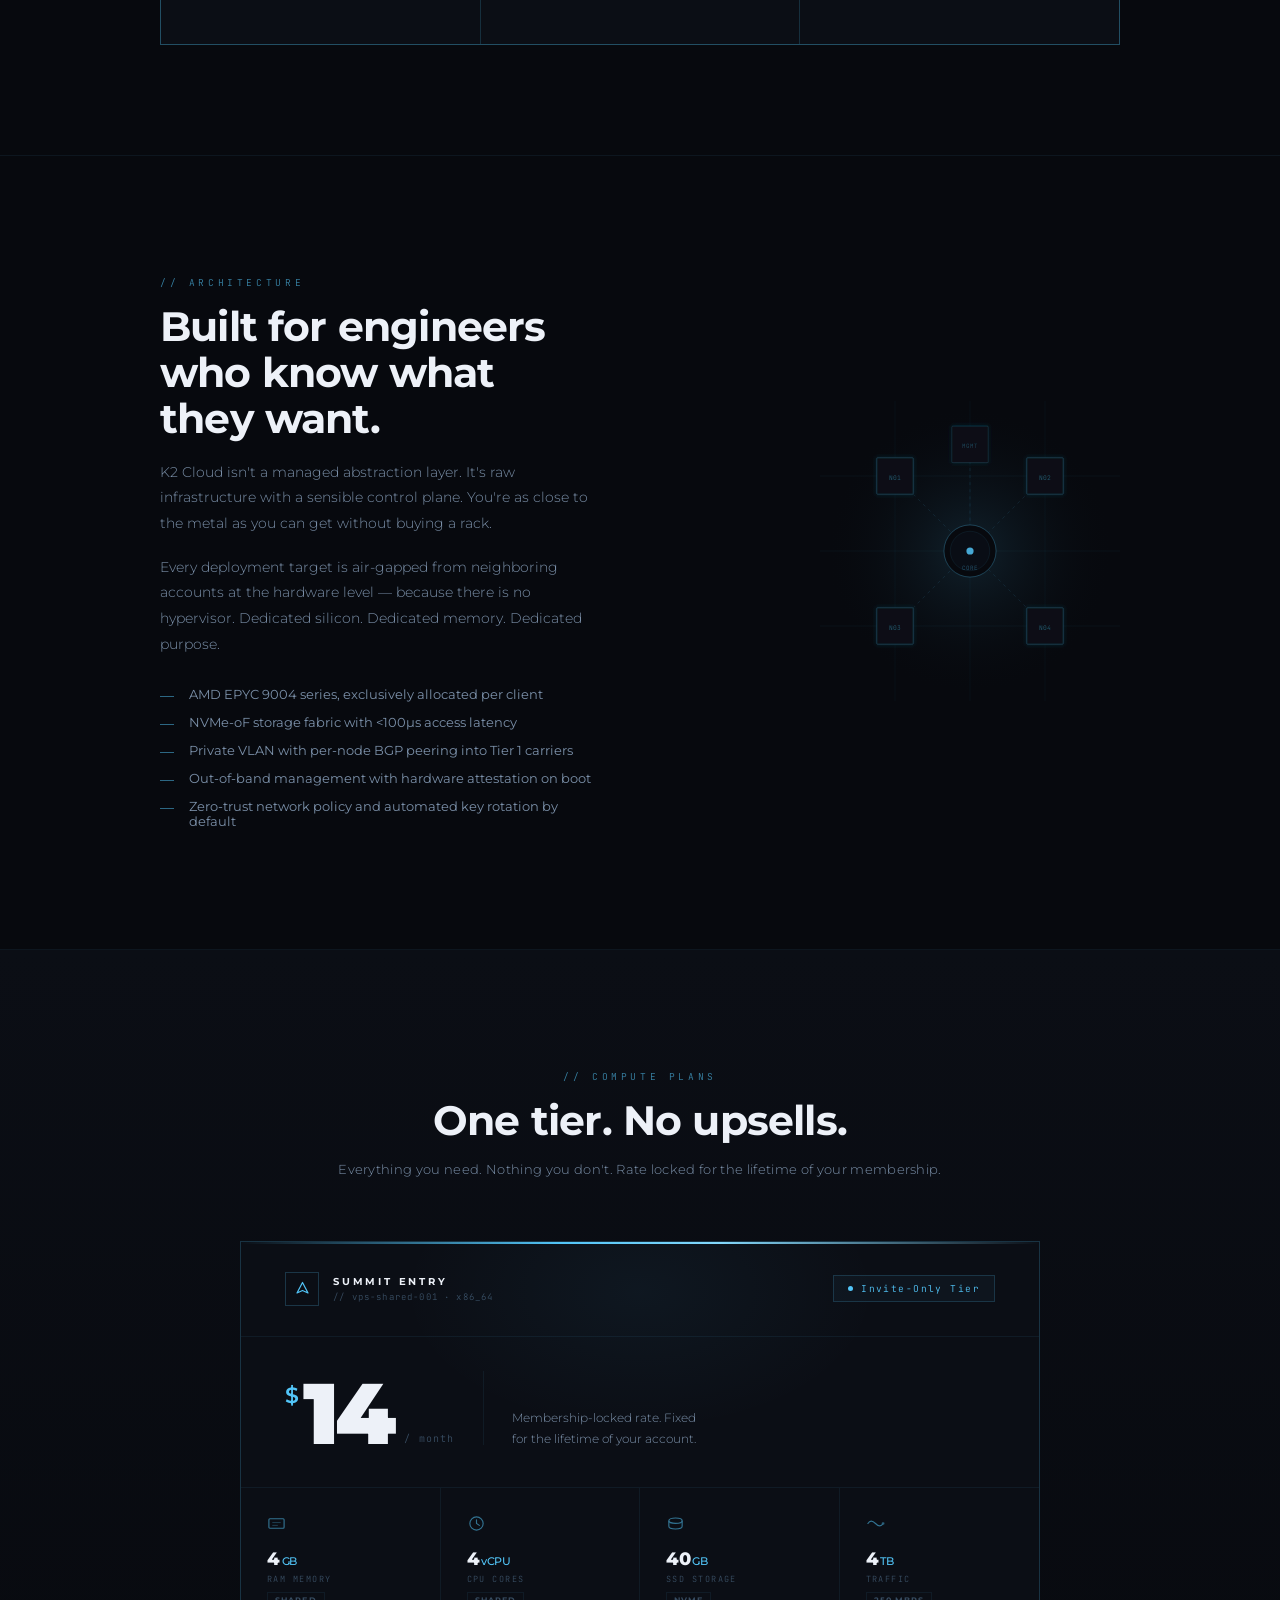
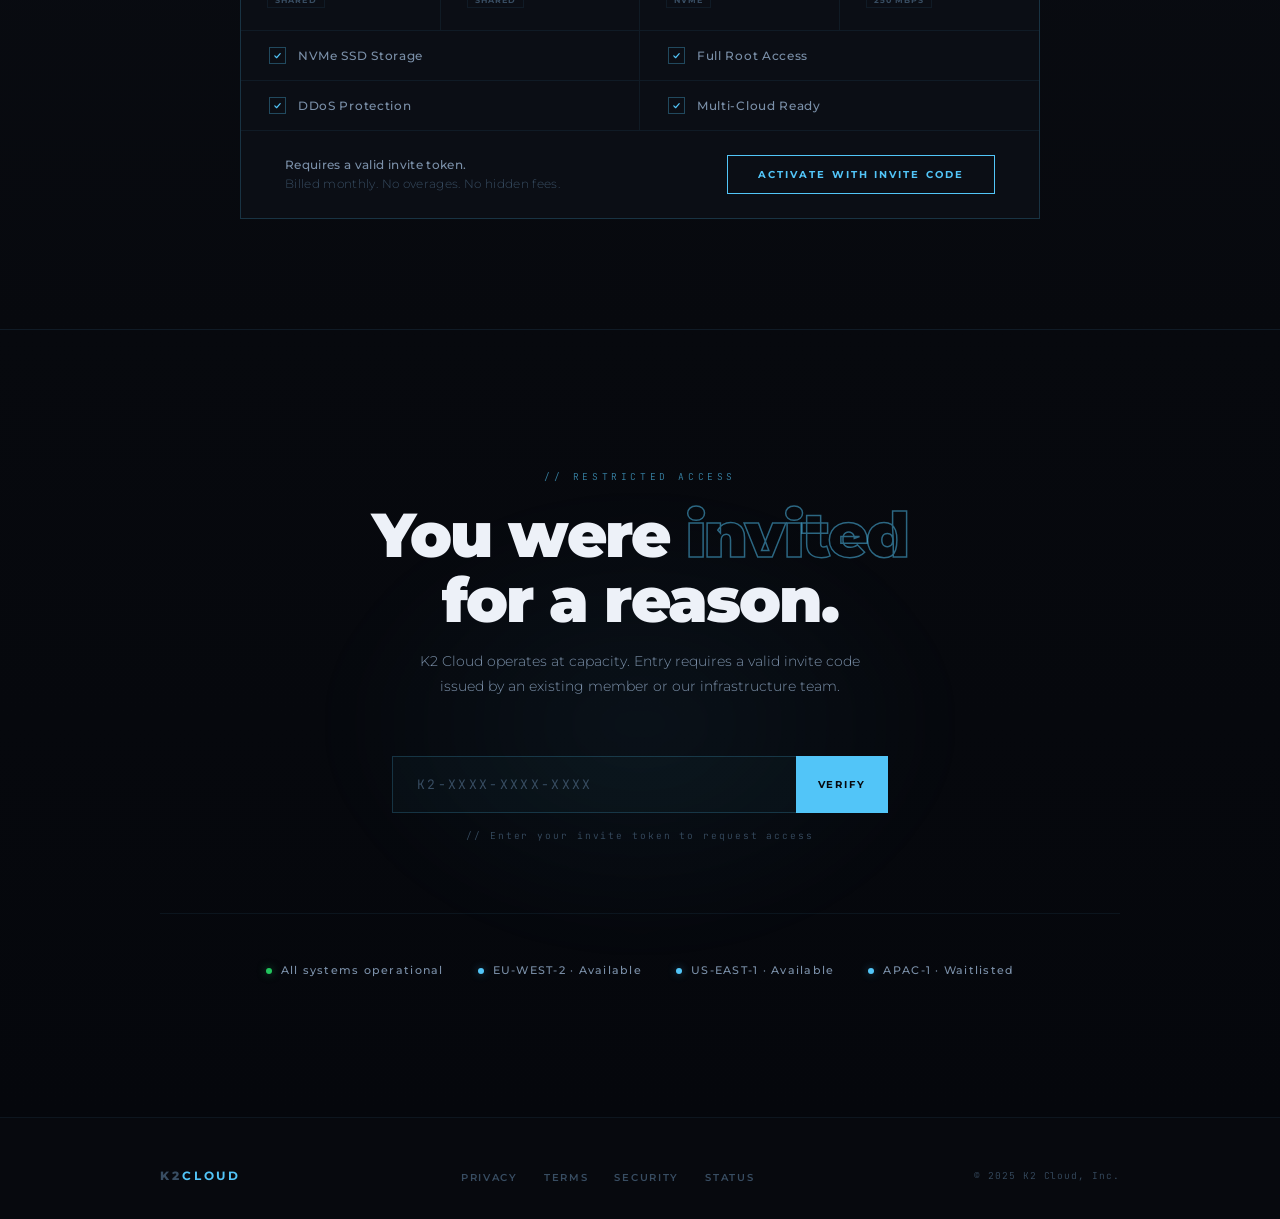
==== commit ae51127a: "Update index.html" ====
--- a/index.html
+++ b/index.html
@@ -4,477 +4,290 @@
 <meta charset="UTF-8">
 <meta name="viewport" content="width=device-width, initial-scale=1.0">
 <title>K2 Cloud — Performance at the Summit</title>
-<link rel="icon" type="image/svg+xml" href="data:image/svg+xml,%3Csvg xmlns='http://www.w3.org/2000/svg' viewBox='0 0 32 32'%3E%3Cpath d='M16 3L30 28H2Z' fill='none' stroke='%2352c5f8' stroke-width='1.6' stroke-linejoin='round'/%3E%3Cpath d='M16 3L2 28' stroke='%2352c5f8' stroke-width='1.6' stroke-linecap='round'/%3E%3Cpath d='M11 14L16 3L21 14L18.5 12.5L16 13.5L13.5 12.5Z' fill='rgba(82,197,248,0.22)'/%3E%3Ccircle cx='16' cy='3' r='1.8' fill='%2352c5f8'/%3E%3C/svg%3E">
 <link rel="preconnect" href="https://fonts.googleapis.com">
 <link href="https://fonts.googleapis.com/css2?family=Montserrat:wght@200;300;400;600;700;800;900&family=JetBrains+Mono:wght@300;400;500&display=swap" rel="stylesheet">
 <style>
-*,*::before,*::after{box-sizing:border-box;margin:0;padding:0;}
-
-:root{
-  --obsidian:    #06080d;
-  --deep:        #090c13;
-  --charcoal:    #0e1420;
-  --surface:     #121923;
-  --glacier:     #52c5f8;
-  --glacier-dim: rgba(82,197,248,.09);
-  --glacier-glow:rgba(82,197,248,.25);
-  --glacier-hi:  #85d8fb;
-  --ice:         rgba(82,197,248,.45);
-  --text-hi:     #edf1f8;
-  --text-mid:    #6e87a2;
-  --text-lo:     #2e4259;
-  --line:        rgba(82,197,248,.065);
-  --line-hi:     rgba(82,197,248,.18);
-  --radius:      2px;
-}
-
-html{scroll-behavior:smooth;}
-body{background:var(--obsidian);color:var(--text-hi);font-family:'Montserrat',sans-serif;font-weight:300;overflow-x:hidden;cursor:none;}
-
-/* ── CURSOR ── */
-#cur{position:fixed;width:6px;height:6px;background:var(--glacier);border-radius:50%;pointer-events:none;z-index:9999;transform:translate(-50%,-50%);mix-blend-mode:screen;}
-#ring{position:fixed;width:28px;height:28px;border:1px solid rgba(82,197,248,.3);border-radius:50%;pointer-events:none;z-index:9998;transform:translate(-50%,-50%);transition:width .18s,height .18s,border-color .18s,opacity .18s;}
-
-/* ── GRAIN ── */
-body::after{content:'';position:fixed;inset:0;pointer-events:none;z-index:300;opacity:.025;background-image:url("data:image/svg+xml,%3Csvg xmlns='http://www.w3.org/2000/svg' width='200' height='200'%3E%3Cfilter id='n'%3E%3CfeTurbulence type='fractalNoise' baseFrequency='.9' numOctaves='4' stitchTiles='stitch'/%3E%3C/filter%3E%3Crect width='200' height='200' filter='url(%23n)'/%3E%3C/svg%3E");}
-
-/* ── REVEAL ── */
-.reveal{opacity:0;transform:translateY(22px);transition:opacity .9s cubic-bezier(.16,1,.3,1),transform .9s cubic-bezier(.16,1,.3,1);}
-.reveal.in{opacity:1;transform:none;}
-.d1{transition-delay:.07s}.d2{transition-delay:.15s}.d3{transition-delay:.23s}.d4{transition-delay:.31s}
-
-/* ══════════════ NAV ══════════════ */
-nav{
-  position:fixed;top:0;left:0;right:0;z-index:100;
-  display:flex;align-items:center;justify-content:space-between;
-  padding:24px 64px;
-  background:linear-gradient(to bottom,rgba(6,8,13,.96) 60%,transparent);
-  backdrop-filter:blur(2px);
-  animation:fadeDown .8s ease both;
-}
-@keyframes fadeDown{from{opacity:0;transform:translateY(-8px)}to{opacity:1;transform:none}}
-
-.logo{display:flex;align-items:center;gap:12px;text-decoration:none;}
-.logo-mtn{width:28px;height:28px;flex-shrink:0;}
-.logo-text{font-size:13px;font-weight:800;letter-spacing:.3em;text-transform:uppercase;color:var(--text-hi);}
+*, *::before, *::after { box-sizing: border-box; margin: 0; padding: 0; }
+
+:root {
+  --obsidian:    #07090e;
+  --deep:        #0b0e15;
+  --charcoal:    #101620;
+  --surface:     #141c28;
+  --glacier:     #52c5f8;
+  --glacier-dim: rgba(82,197,248,.10);
+  --glacier-glow:rgba(82,197,248,.28);
+  --glacier-hi:  #85d8fb;
+  --ice:         rgba(82,197,248,.5);
+  --text-hi:     #edf1f8;
+  --text-mid:    #7b90a9;
+  --text-lo:     #384d62;
+  --line:        rgba(82,197,248,.07);
+  --line-hi:     rgba(82,197,248,.20);
+}
+
+html { scroll-behavior: smooth; }
+
+body {
+  background: var(--obsidian);
+  color: var(--text-hi);
+  font-family: 'Montserrat', sans-serif;
+  font-weight: 300;
+  overflow-x: hidden;
+  cursor: none;
+}
+
+/* CURSOR */
+#cur  { position:fixed;width:7px;height:7px;background:var(--glacier);border-radius:50%;pointer-events:none;z-index:9999;transform:translate(-50%,-50%);mix-blend-mode:screen; }
+#ring { position:fixed;width:30px;height:30px;border:1px solid rgba(82,197,248,.35);border-radius:50%;pointer-events:none;z-index:9998;transform:translate(-50%,-50%);transition:width .2s,height .2s,border-color .2s; }
+
+/* NOISE OVERLAY */
+body::after {
+  content:'';position:fixed;inset:0;pointer-events:none;z-index:200;opacity:.02;
+  background-image:url("data:image/svg+xml,%3Csvg xmlns='http://www.w3.org/2000/svg' width='300' height='300'%3E%3Cfilter id='n'%3E%3CfeTurbulence type='fractalNoise' baseFrequency='.75' numOctaves='4' stitchTiles='stitch'/%3E%3C/filter%3E%3Crect width='300' height='300' filter='url(%23n)'/%3E%3C/svg%3E");
+}
+
+/* REVEAL */
+.reveal { opacity:0;transform:translateY(26px);transition:opacity .85s ease,transform .85s ease; }
+.reveal.in { opacity:1;transform:none; }
+.d1{transition-delay:.08s} .d2{transition-delay:.17s} .d3{transition-delay:.26s} .d4{transition-delay:.35s}
+
+/* ═══ NAV ═══ */
+nav {
+  position:fixed;top:0;left:0;right:0;z-index:100;
+  display:flex;align-items:center;justify-content:space-between;
+  padding:26px 64px;
+  background:linear-gradient(to bottom,rgba(7,9,14,.97) 55%,transparent);
+  animation:fadeDown .9s ease both;
+}
+@keyframes fadeDown{from{opacity:0;transform:translateY(-10px)}to{opacity:1;transform:none}}
+
+.logo{display:flex;align-items:center;gap:11px;text-decoration:none;}
+.logo svg{width:28px;height:28px;}
+.logo-text{font-size:14px;font-weight:800;letter-spacing:.28em;text-transform:uppercase;color:var(--text-hi);}
 .logo-text b{color:var(--glacier);}
 
-.nav-links{display:flex;gap:38px;list-style:none;}
-.nav-links a{font-size:9.5px;font-weight:600;letter-spacing:.22em;text-transform:uppercase;color:var(--text-lo);text-decoration:none;transition:color .2s;position:relative;}
-.nav-links a::after{content:'';position:absolute;bottom:-4px;left:0;width:0;height:1px;background:var(--glacier);transition:width .25s;}
+.nav-links{display:flex;gap:40px;list-style:none;}
+.nav-links a{font-size:10px;font-weight:600;letter-spacing:.2em;text-transform:uppercase;color:var(--text-lo);text-decoration:none;transition:color .25s;}
 .nav-links a:hover{color:var(--glacier);}
-.nav-links a:hover::after{width:100%;}
-
-.nav-pill{font-family:'JetBrains Mono',monospace;font-size:9.5px;letter-spacing:.14em;color:var(--glacier);border:1px solid var(--line-hi);padding:9px 22px;text-decoration:none;border-radius:var(--radius);transition:background .2s,box-shadow .2s;}
-.nav-pill:hover{background:var(--glacier-dim);box-shadow:0 0 20px var(--glacier-glow);}
-
-/* ══════════════ HERO ══════════════ */
-.hero{
-  position:relative;min-height:100vh;
-  display:flex;flex-direction:column;align-items:center;justify-content:center;
-  text-align:center;padding:120px 40px 80px;overflow:hidden;
+
+.nav-pill{font-family:'JetBrains Mono',monospace;font-size:10px;letter-spacing:.14em;color:var(--glacier);border:1px solid var(--line-hi);padding:9px 20px;text-decoration:none;transition:background .25s,box-shadow .25s;}
+.nav-pill:hover{background:var(--glacier-dim);box-shadow:0 0 18px var(--glacier-glow);}
+
+/* ═══ HERO ═══ */
+.hero {
+  position:relative;min-height:100vh;
+  display:flex;flex-direction:column;align-items:center;justify-content:center;
+  text-align:center;padding:130px 40px 100px;overflow:hidden;
 }
 .hero-bg{
-  position:absolute;inset:0;
-  background:
-    radial-gradient(ellipse 60% 50% at 50% 108%,rgba(82,197,248,.055) 0%,transparent 70%),
-    radial-gradient(ellipse 40% 30% at 20% 20%,rgba(82,197,248,.018) 0%,transparent 60%),
-    linear-gradient(180deg,var(--obsidian) 0%,#070b12 100%);
+  position:absolute;inset:0;
+  background:radial-gradient(ellipse 70% 55% at 50% 106%,rgba(82,197,248,.06) 0%,transparent 70%),
+             linear-gradient(180deg,var(--obsidian) 0%,#090d14 100%);
 }
 .hero-grid{
-  position:absolute;inset:0;
-  background-image:
-    linear-gradient(rgba(82,197,248,.018) 1px,transparent 1px),
-    linear-gradient(90deg,rgba(82,197,248,.018) 1px,transparent 1px);
-  background-size:80px 80px;
-  mask-image:radial-gradient(ellipse 85% 60% at 50% 100%,black 5%,transparent 68%);
+  position:absolute;inset:0;
+  background-image:linear-gradient(rgba(82,197,248,.022) 1px,transparent 1px),
+                   linear-gradient(90deg,rgba(82,197,248,.022) 1px,transparent 1px);
+  background-size:72px 72px;
+  mask-image:radial-gradient(ellipse 90% 65% at 50% 100%,black 10%,transparent 72%);
 }
 .mountain-wrap{
-  position:absolute;bottom:0;left:50%;transform:translateX(-50%);
-  width:100%;max-width:1300px;
-  animation:mtnRise 2.2s cubic-bezier(.16,1,.3,1) both .2s;
-}
-@keyframes mtnRise{from{opacity:0;transform:translateX(-50%) translateY(60px)}to{opacity:1;transform:translateX(-50%) translateY(0)}}
+  position:absolute;bottom:0;left:50%;transform:translateX(-50%);
+  width:100%;max-width:1300px;
+  animation:mtnRise 2s cubic-bezier(.16,1,.3,1) both .3s;
+}
+@keyframes mtnRise{from{opacity:0;transform:translateX(-50%) translateY(50px)}to{opacity:1;transform:translateX(-50%) translateY(0)}}
 .peak-glow{
-  position:absolute;bottom:33%;left:50%;transform:translateX(-50%);
-  width:320px;height:260px;
-  background:radial-gradient(ellipse,rgba(82,197,248,.13) 0%,transparent 65%);
-  filter:blur(32px);animation:gPulse 5s ease-in-out infinite;
-}
-@keyframes gPulse{0%,100%{opacity:.45}50%{opacity:1}}
+  position:absolute;bottom:34%;left:50%;transform:translateX(-50%);
+  width:280px;height:220px;
+  background:radial-gradient(ellipse,rgba(82,197,248,.15) 0%,transparent 68%);
+  filter:blur(28px);animation:gPulse 4s ease-in-out infinite;
+}
+@keyframes gPulse{0%,100%{opacity:.5}50%{opacity:1}}
 .peak-dot{
-  position:absolute;bottom:57%;left:50%;transform:translateX(-50%);
-  width:4px;height:4px;border-radius:50%;background:var(--glacier);
-  box-shadow:0 0 12px 3px rgba(82,197,248,.55);
-  animation:dotP 3s ease-in-out infinite 1.5s;
-}
-@keyframes dotP{0%,100%{opacity:1;transform:translateX(-50%) scale(1)}50%{opacity:.3;transform:translateX(-50%) scale(2.5)}}
-
-.hero-content{position:relative;z-index:10;max-width:800px;}
-.eyebrow{
-  display:inline-flex;align-items:center;gap:10px;
-  font-family:'JetBrains Mono',monospace;font-size:9px;letter-spacing:.5em;text-transform:uppercase;color:var(--glacier);
-  margin-bottom:32px;opacity:.75;
-  animation:fadeUp .9s ease both .5s;
-}
-.eyebrow::before,.eyebrow::after{content:'';width:24px;height:1px;background:currentColor;opacity:.5;}
-.hero-title{
-  font-size:clamp(52px,7.5vw,96px);font-weight:900;line-height:.95;letter-spacing:-.035em;
-  color:var(--text-hi);margin-bottom:28px;
-  animation:fadeUp .9s ease both .7s;
-}
+  position:absolute;bottom:57.2%;left:50%;transform:translateX(-50%);
+  width:5px;height:5px;border-radius:50%;background:var(--glacier);
+  box-shadow:0 0 14px 4px rgba(82,197,248,.5);
+  animation:dotP 2.5s ease-in-out infinite 1.5s;
+}
+@keyframes dotP{0%,100%{opacity:1;transform:translateX(-50%) scale(1)}50%{opacity:.4;transform:translateX(-50%) scale(2)}}
+
+.hero-content{position:relative;z-index:10;max-width:820px;}
+.eyebrow{font-family:'JetBrains Mono',monospace;font-size:9.5px;letter-spacing:.45em;text-transform:uppercase;color:var(--glacier);margin-bottom:30px;opacity:.8;animation:fadeUp .9s ease both .55s;}
+.hero-title{font-size:clamp(54px,7.5vw,100px);font-weight:900;line-height:.97;letter-spacing:-.03em;color:var(--text-hi);margin-bottom:30px;animation:fadeUp .9s ease both .75s;}
 .hero-title .outline{color:transparent;-webkit-text-stroke:1.5px var(--ice);font-style:normal;}
-.hero-sub{
-  font-size:13.5px;font-weight:300;line-height:1.9;color:var(--text-mid);
-  max-width:430px;margin:0 auto 52px;letter-spacing:.02em;
-  animation:fadeUp .9s ease both .88s;
-}
-@keyframes fadeUp{from{opacity:0;transform:translateY(18px)}to{opacity:1;transform:none}}
-.cta-row{display:flex;align-items:center;justify-content:center;gap:16px;animation:fadeUp .9s ease both 1.05s;}
-
-.btn-prim{
-  font-family:'Montserrat',sans-serif;font-size:9.5px;font-weight:700;letter-spacing:.25em;
-  text-transform:uppercase;text-decoration:none;color:var(--obsidian);
-  background:var(--glacier);padding:15px 38px;border-radius:var(--radius);
-  transition:box-shadow .3s,transform .2s;display:inline-block;
-}
-.btn-prim:hover{box-shadow:0 0 42px rgba(82,197,248,.45);transform:translateY(-1px);}
-.btn-ghost{
-  font-family:'JetBrains Mono',monospace;font-size:9.5px;letter-spacing:.15em;
-  color:var(--text-mid);text-decoration:none;padding:14px 26px;
-  border:1px solid var(--line-hi);border-radius:var(--radius);
-  transition:color .2s,border-color .2s,background .2s;display:inline-block;
-}
-.btn-ghost:hover{color:var(--glacier);border-color:rgba(82,197,248,.35);background:var(--glacier-dim);}
-
-.scroll-hint{
-  position:absolute;bottom:32px;left:50%;transform:translateX(-50%);
-  display:flex;flex-direction:column;align-items:center;gap:10px;
-  animation:fadeUp 1s ease both 2s;
-}
-.scroll-hint span{font-family:'JetBrains Mono',monospace;font-size:8px;letter-spacing:.38em;color:var(--text-lo);text-transform:uppercase;}
-.scroll-bar{width:1px;height:30px;background:linear-gradient(to bottom,var(--glacier),transparent);animation:sBar 2.4s ease-in-out infinite 2s;}
-@keyframes sBar{0%,100%{opacity:0;transform:scaleY(.2)}50%{opacity:.65;transform:scaleY(1)}}
-
-/* ══════════════ TICKER ══════════════ */
-.ticker{border-top:1px solid var(--line);border-bottom:1px solid var(--line);padding:20px 0;overflow:hidden;background:rgba(9,12,19,.5);}
-.ticker-track{display:flex;gap:60px;white-space:nowrap;width:max-content;animation:tick 32s linear infinite;}
+.hero-sub{font-size:14px;font-weight:300;line-height:1.85;color:var(--text-mid);max-width:460px;margin:0 auto 52px;letter-spacing:.025em;animation:fadeUp .9s ease both .95s;}
+@keyframes fadeUp{from{opacity:0;transform:translateY(20px)}to{opacity:1;transform:none}}
+.cta-row{display:flex;align-items:center;justify-content:center;gap:18px;animation:fadeUp .9s ease both 1.1s;}
+
+.btn-prim{font-family:'Montserrat',sans-serif;font-size:10px;font-weight:700;letter-spacing:.22em;text-transform:uppercase;text-decoration:none;color:var(--obsidian);background:var(--glacier);padding:15px 36px;transition:box-shadow .3s;display:inline-block;}
+.btn-prim:hover{box-shadow:0 0 40px rgba(82,197,248,.5);}
+.btn-ghost{font-family:'JetBrains Mono',monospace;font-size:10px;letter-spacing:.15em;color:var(--text-mid);text-decoration:none;padding:15px 26px;border:1px solid var(--line);transition:color .25s,border-color .25s;display:inline-block;}
+.btn-ghost:hover{color:var(--glacier);border-color:var(--line-hi);}
+
+.scroll-hint{position:absolute;bottom:36px;left:50%;transform:translateX(-50%);display:flex;flex-direction:column;align-items:center;gap:10px;animation:fadeUp 1s ease both 2s;}
+.scroll-hint span{font-family:'JetBrains Mono',monospace;font-size:8.5px;letter-spacing:.35em;color:var(--text-lo);text-transform:uppercase;}
+.scroll-bar{width:1px;height:34px;background:linear-gradient(to bottom,var(--glacier),transparent);animation:sBar 2.2s ease-in-out infinite 2s;}
+@keyframes sBar{0%,100%{opacity:0;transform:scaleY(.3)}50%{opacity:.7;transform:scaleY(1)}}
+
+/* ═══ TICKER ═══ */
+.ticker{border-top:1px solid var(--line);border-bottom:1px solid var(--line);padding:24px 0;overflow:hidden;}
+.ticker-track{display:flex;gap:68px;white-space:nowrap;width:max-content;animation:tick 28s linear infinite;}
 @keyframes tick{from{transform:translateX(0)}to{transform:translateX(-50%)}}
-.ti{display:flex;align-items:center;gap:12px;font-size:9.5px;font-weight:600;letter-spacing:.24em;text-transform:uppercase;color:var(--text-lo);}
-.td{width:2.5px;height:2.5px;border-radius:50%;background:var(--glacier);opacity:.45;flex-shrink:0;}
-
-/* ══════════════ SECTION UTILS ══════════════ */
-.wrap{max-width:1060px;margin:0 auto;padding:0 60px;}
-.s-label{
-  font-family:'JetBrains Mono',monospace;font-size:9px;letter-spacing:.42em;
-  text-transform:uppercase;color:var(--glacier);opacity:.6;display:block;margin-bottom:16px;
-}
-.s-head{font-size:clamp(24px,3vw,40px);font-weight:700;letter-spacing:-.025em;color:var(--text-hi);line-height:1.12;margin-bottom:14px;}
-.s-sub{font-size:13px;font-weight:300;color:var(--text-mid);letter-spacing:.02em;line-height:1.85;}
-
-/* ══════════════ STATS ══════════════ */
-.stats-sec{padding:130px 0 120px;}
-.stats-hd{text-align:center;margin-bottom:72px;}
-.stats-grid{
-  display:grid;grid-template-columns:repeat(3,1fr);
-  border:1px solid var(--line-hi);gap:1px;background:var(--line-hi);
-  border-radius:var(--radius);overflow:hidden;
-}
-.sc{
-  background:var(--deep);padding:52px 44px 48px;
-  position:relative;overflow:hidden;transition:background .4s;
-}
-.sc::before{
-  content:'';position:absolute;top:0;left:0;right:0;height:1px;
-  background:linear-gradient(90deg,transparent 0%,var(--glacier) 50%,transparent 100%);
-  opacity:0;transition:opacity .4s;
-}
+.ti{display:flex;align-items:center;gap:13px;font-size:10px;font-weight:600;letter-spacing:.22em;text-transform:uppercase;color:var(--text-lo);}
+.td{width:3px;height:3px;border-radius:50%;background:var(--glacier);opacity:.5;flex-shrink:0;}
+
+/* ═══ SHARED SECTION UTILS ═══ */
+.wrap{max-width:1080px;margin:0 auto;padding:0 60px;}
+.s-label{font-family:'JetBrains Mono',monospace;font-size:9.5px;letter-spacing:.38em;text-transform:uppercase;color:var(--glacier);opacity:.65;display:block;margin-bottom:14px;}
+.s-head{font-size:clamp(26px,3.2vw,42px);font-weight:700;letter-spacing:-.02em;color:var(--text-hi);line-height:1.13;margin-bottom:14px;}
+.s-sub{font-size:13px;font-weight:300;color:var(--text-mid);letter-spacing:.025em;line-height:1.8;}
+
+/* ═══ STATS ═══ */
+.stats-sec{padding:120px 0 110px;}
+.stats-hd{text-align:center;margin-bottom:68px;}
+.stats-grid{display:grid;grid-template-columns:repeat(3,1fr);border:1px solid var(--line-hi);gap:1px;background:var(--line-hi);}
+.sc{background:var(--deep);padding:50px 40px 46px;position:relative;overflow:hidden;transition:background .35s;}
+.sc::after{content:'';position:absolute;top:0;left:0;right:0;height:1.5px;background:linear-gradient(90deg,transparent,var(--glacier),transparent);opacity:0;transition:opacity .35s;}
 .sc:hover{background:var(--charcoal);}
-.sc:hover::before{opacity:.7;}
-.sc-ico{width:32px;height:32px;margin-bottom:36px;opacity:.5;}
-.sc-val{font-size:clamp(46px,6vw,78px);font-weight:900;letter-spacing:-.045em;color:var(--text-hi);line-height:1;margin-bottom:8px;}
-.sc-val sub{font-size:.24em;color:var(--glacier);font-weight:700;letter-spacing:.06em;margin-left:3px;vertical-align:baseline;}
-.sc-lbl{font-size:9.5px;font-weight:700;letter-spacing:.24em;text-transform:uppercase;color:var(--glacier);margin-bottom:14px;opacity:.8;}
-.sc-desc{font-size:12.5px;font-weight:300;line-height:1.8;color:var(--text-mid);max-width:220px;}
-.sc-glow{position:absolute;bottom:-10px;right:-10px;width:120px;height:120px;background:radial-gradient(circle,rgba(82,197,248,.06),transparent 70%);opacity:0;transition:opacity .4s;}
+.sc:hover::after{opacity:1;}
+.sc-ico{width:36px;height:36px;margin-bottom:32px;opacity:.6;}
+.sc-val{font-size:clamp(44px,5.5vw,74px);font-weight:900;letter-spacing:-.04em;color:var(--text-hi);line-height:1;margin-bottom:6px;}
+.sc-val sub{font-size:.27em;color:var(--glacier);font-weight:700;letter-spacing:.05em;margin-left:2px;vertical-align:baseline;}
+.sc-lbl{font-size:10px;font-weight:700;letter-spacing:.22em;text-transform:uppercase;color:var(--glacier);margin-bottom:12px;}
+.sc-desc{font-size:12.5px;font-weight:300;line-height:1.75;color:var(--text-mid);max-width:230px;}
+.sc-glow{position:absolute;bottom:0;right:0;width:100px;height:100px;background:radial-gradient(circle at bottom right,rgba(82,197,248,.05),transparent 70%);opacity:0;transition:opacity .35s;}
 .sc:hover .sc-glow{opacity:1;}
 
-/* ══════════════ ARCH ══════════════ */
+/* ═══ ARCH ═══ */
 .arch-sec{padding:120px 0;border-top:1px solid var(--line);}
-.arch-grid{display:grid;grid-template-columns:1fr 1fr;gap:96px;align-items:center;}
-.arch-text .s-head{margin-bottom:20px;}
-.arch-text p{font-size:13.5px;font-weight:300;line-height:1.95;color:var(--text-mid);margin-bottom:20px;}
-.arch-list{list-style:none;margin-top:32px;display:flex;flex-direction:column;gap:14px;}
-.arch-list li{
-  display:flex;align-items:flex-start;gap:16px;
-  font-size:12.5px;font-weight:400;color:var(--text-mid);
-  padding:14px 16px;
-  border:1px solid var(--line);border-radius:var(--radius);
-  background:rgba(82,197,248,.015);
-  transition:border-color .25s,background .25s;
-}
-.arch-list li:hover{border-color:var(--line-hi);background:rgba(82,197,248,.03);color:var(--text-hi);}
-.arch-list li::before{content:'';width:5px;height:5px;border-radius:50%;background:var(--glacier);flex-shrink:0;margin-top:6px;opacity:.5;}
+.arch-grid{display:grid;grid-template-columns:1fr 1fr;gap:88px;align-items:center;}
+.arch-text .s-head{margin-bottom:18px;}
+.arch-text p{font-size:13.5px;font-weight:300;line-height:1.9;color:var(--text-mid);margin-bottom:18px;}
+.arch-list{list-style:none;margin-top:30px;display:flex;flex-direction:column;gap:13px;}
+.arch-list li{display:flex;align-items:flex-start;gap:15px;font-size:12.5px;font-weight:400;color:var(--text-mid);}
+.arch-list li::before{content:'';width:14px;height:1px;background:var(--glacier);flex-shrink:0;margin-top:9px;opacity:.5;}
 .node-wrap{aspect-ratio:1;max-width:390px;margin-left:auto;}
 .node-wrap svg{width:100%;height:100%;}
 
-/* ══════════════ PRICING ══════════════ */
-.pricing-sec{
-  padding:130px 0 120px;
-  background:linear-gradient(180deg,var(--deep) 0%,var(--obsidian) 100%);
-  border-top:1px solid var(--line);border-bottom:1px solid var(--line);
-}
-.pricing-hd{text-align:center;margin-bottom:64px;}
-
-.pc{
-  max-width:820px;margin:0 auto;
-  border:1px solid var(--line-hi);background:var(--deep);
-  position:relative;overflow:hidden;border-radius:var(--radius);
-}
-.pc-bar{position:absolute;top:0;left:0;right:0;height:1.5px;background:linear-gradient(90deg,transparent 0%,var(--glacier) 40%,var(--glacier-hi) 60%,transparent 100%);}
-.pc-glow{position:absolute;top:-80px;left:50%;transform:translateX(-50%);width:500px;height:300px;background:radial-gradient(ellipse,rgba(82,197,248,.045) 0%,transparent 65%);pointer-events:none;}
-.crn{position:absolute;width:12px;height:12px;border-color:var(--glacier);border-style:solid;opacity:.28;}
-.crn-tl{top:-1px;left:-1px;border-width:1px 0 0 1px;}
-.crn-tr{top:-1px;right:-1px;border-width:1px 1px 0 0;}
-.crn-bl{bottom:-1px;left:-1px;border-width:0 0 1px 1px;}
-.crn-br{bottom:-1px;right:-1px;border-width:0 1px 1px 0;}
-
-.pc-top{display:flex;align-items:center;justify-content:space-between;padding:28px 44px;border-bottom:1px solid var(--line);}
+/* ═══ PRICING ═══ */
+.pricing-sec{padding:120px 0 110px;background:linear-gradient(180deg,var(--deep) 0%,var(--obsidian) 100%);border-top:1px solid var(--line);border-bottom:1px solid var(--line);}
+.pricing-hd{text-align:center;margin-bottom:60px;}
+
+.pc{max-width:800px;margin:0 auto;border:1px solid var(--line-hi);background:var(--deep);position:relative;overflow:hidden;}
+.pc-bar{position:absolute;top:0;left:0;right:0;height:2px;background:linear-gradient(90deg,transparent,var(--glacier) 40%,var(--glacier-hi) 60%,transparent);}
+.pc-glow{position:absolute;top:-90px;left:50%;transform:translateX(-50%);width:480px;height:280px;background:radial-gradient(ellipse,rgba(82,197,248,.05) 0%,transparent 70%);pointer-events:none;}
+.crn{position:absolute;width:14px;height:14px;border-color:var(--glacier);border-style:solid;opacity:.32;}
+.crn-tl{top:-1px;left:-1px;border-width:1.5px 0 0 1.5px;}
+.crn-tr{top:-1px;right:-1px;border-width:1.5px 1.5px 0 0;}
+.crn-bl{bottom:-1px;left:-1px;border-width:0 0 1.5px 1.5px;}
+.crn-br{bottom:-1px;right:-1px;border-width:0 1.5px 1.5px 0;}
+
+/* plan top row */
+.pc-top{display:flex;align-items:center;justify-content:space-between;padding:30px 44px;border-bottom:1px solid var(--line);}
 .pc-plan{display:flex;align-items:center;gap:14px;}
-.pc-ico{width:32px;height:32px;border:1px solid rgba(82,197,248,.2);display:flex;align-items:center;justify-content:center;flex-shrink:0;border-radius:var(--radius);}
-.pc-name{font-size:9.5px;font-weight:700;letter-spacing:.3em;text-transform:uppercase;color:var(--text-hi);}
-.pc-id{font-family:'JetBrains Mono',monospace;font-size:8.5px;color:var(--text-lo);letter-spacing:.12em;margin-top:4px;}
-.pc-badge{
-  display:flex;align-items:center;gap:8px;
-  border:1px solid rgba(82,197,248,.16);padding:7px 16px;
-  font-family:'JetBrains Mono',monospace;font-size:9px;letter-spacing:.16em;
-  color:var(--glacier);background:rgba(82,197,248,.04);border-radius:var(--radius);
-}
-.bdot{width:5px;height:5px;border-radius:50%;background:var(--glacier);animation:blink 2.8s ease-in-out infinite;}
-@keyframes blink{0%,100%{opacity:1}50%{opacity:.2}}
-
-.pc-price{display:flex;align-items:flex-end;padding:36px 44px 32px;border-bottom:1px solid var(--line);gap:0;}
+.pc-ico{width:34px;height:34px;border:1px solid rgba(82,197,248,.22);display:flex;align-items:center;justify-content:center;flex-shrink:0;}
+.pc-name{font-size:10px;font-weight:700;letter-spacing:.28em;text-transform:uppercase;color:var(--text-hi);}
+.pc-id{font-family:'JetBrains Mono',monospace;font-size:9px;color:var(--text-lo);letter-spacing:.13em;margin-top:3px;}
+.pc-badge{display:flex;align-items:center;gap:8px;border:1px solid rgba(82,197,248,.18);padding:6px 14px;font-family:'JetBrains Mono',monospace;font-size:9.5px;letter-spacing:.15em;color:var(--glacier);background:rgba(82,197,248,.04);}
+.bdot{width:5px;height:5px;border-radius:50%;background:var(--glacier);animation:blink 2.5s ease-in-out infinite;}
+@keyframes blink{0%,100%{opacity:1}50%{opacity:.25}}
+
+/* price row */
+.pc-price{display:flex;align-items:flex-end;padding:34px 44px 30px;border-bottom:1px solid var(--line);gap:0;}
 .pc-amt{display:flex;align-items:flex-start;gap:4px;}
-.pc-cur{font-size:20px;font-weight:600;color:var(--glacier);margin-top:16px;line-height:1;}
-.pc-num{font-size:clamp(64px,8.5vw,90px);font-weight:900;letter-spacing:-.05em;color:var(--text-hi);line-height:1;}
-.pc-period{font-family:'JetBrains Mono',monospace;font-size:10px;color:var(--text-lo);letter-spacing:.12em;padding-bottom:14px;margin-left:14px;align-self:flex-end;}
-.pc-div{width:1px;background:var(--line);margin:0 30px 14px;align-self:stretch;flex-shrink:0;}
-.pc-note{font-size:12px;font-weight:300;color:var(--text-mid);line-height:1.8;max-width:190px;padding-bottom:10px;align-self:flex-end;}
-
+.pc-cur{font-size:22px;font-weight:600;color:var(--glacier);margin-top:14px;line-height:1;}
+.pc-num{font-size:clamp(62px,8vw,86px);font-weight:900;letter-spacing:-.045em;color:var(--text-hi);line-height:1;}
+.pc-period{font-family:'JetBrains Mono',monospace;font-size:10px;color:var(--text-lo);letter-spacing:.12em;padding-bottom:12px;margin-left:12px;align-self:flex-end;}
+.pc-div{width:1px;background:var(--line);margin:0 28px 12px;align-self:stretch;flex-shrink:0;}
+.pc-note{font-size:12px;font-weight:300;color:var(--text-mid);line-height:1.75;max-width:200px;padding-bottom:8px;align-self:flex-end;}
+
+/* specs */
 .pc-specs{display:grid;grid-template-columns:repeat(4,1fr);border-bottom:1px solid var(--line);}
-.sp{padding:26px 24px;border-right:1px solid var(--line);transition:background .25s;}
+.sp{padding:26px 26px 22px;border-right:1px solid var(--line);transition:background .3s;}
 .sp:last-child{border-right:none;}
-.sp:hover{background:rgba(82,197,248,.022);}
-.sp-ico{width:18px;height:18px;margin-bottom:12px;opacity:.5;}
-.sp-val{font-size:18px;font-weight:800;letter-spacing:-.02em;color:var(--text-hi);line-height:1.15;margin-bottom:3px;}
-.sp-val em{font-style:normal;font-size:10px;color:var(--glacier);font-weight:500;margin-left:2px;}
-.sp-key{font-family:'JetBrains Mono',monospace;font-size:8px;letter-spacing:.18em;text-transform:uppercase;color:var(--text-lo);line-height:1.5;}
-.sp-tag{display:inline-block;margin-top:8px;font-size:7.5px;font-weight:700;letter-spacing:.16em;text-transform:uppercase;color:var(--text-lo);border:1px solid var(--line);padding:2px 7px;border-radius:1px;}
-
+.sp:hover{background:rgba(82,197,248,.025);}
+.sp-ico{width:19px;height:19px;margin-bottom:12px;opacity:.55;}
+.sp-val{font-size:18px;font-weight:800;letter-spacing:-.02em;color:var(--text-hi);line-height:1.2;margin-bottom:3px;}
+.sp-val em{font-style:normal;font-size:10.5px;color:var(--glacier);font-weight:500;margin-left:2px;}
+.sp-key{font-family:'JetBrains Mono',monospace;font-size:8.5px;letter-spacing:.17em;text-transform:uppercase;color:var(--text-lo);line-height:1.5;}
+.sp-tag{display:inline-block;margin-top:6px;font-size:8px;font-weight:700;letter-spacing:.14em;text-transform:uppercase;color:var(--text-lo);border:1px solid var(--line);padding:2px 7px;}
+
+/* features */
 .pc-feats{display:grid;grid-template-columns:repeat(2,1fr);border-bottom:1px solid var(--line);}
-.ft{display:flex;align-items:center;gap:12px;padding:15px 28px;border-right:1px solid var(--line);border-bottom:1px solid var(--line);transition:background .25s;}
+.ft{display:flex;align-items:center;gap:12px;padding:16px 28px;border-right:1px solid var(--line);border-bottom:1px solid var(--line);transition:background .3s;}
 .ft:nth-child(2n){border-right:none;}
 .ft:nth-last-child(-n+2){border-bottom:none;}
-.ft:hover{background:rgba(82,197,248,.02);}
-.ft-chk{width:16px;height:16px;border:1px solid rgba(82,197,248,.28);flex-shrink:0;display:flex;align-items:center;justify-content:center;border-radius:1px;}
-.ft-chk svg{width:8px;height:8px;}
-.ft-txt{font-size:11px;font-weight:500;letter-spacing:.07em;color:var(--text-mid);}
-
-.pc-cta{display:flex;align-items:center;justify-content:space-between;padding:22px 44px;gap:20px;}
-.pc-fine{font-size:11px;font-weight:300;color:var(--text-lo);letter-spacing:.03em;line-height:1.7;}
+.ft:hover{background:rgba(82,197,248,.025);}
+.ft-chk{width:17px;height:17px;border:1px solid rgba(82,197,248,.32);flex-shrink:0;display:flex;align-items:center;justify-content:center;}
+.ft-chk svg{width:9px;height:9px;}
+.ft-txt{font-size:11.5px;font-weight:500;letter-spacing:.06em;color:var(--text-mid);}
+
+/* CTA */
+.pc-cta{display:flex;align-items:center;justify-content:space-between;padding:24px 44px;gap:22px;}
+.pc-fine{font-size:11.5px;font-weight:300;color:var(--text-lo);letter-spacing:.03em;line-height:1.65;}
 .pc-fine strong{color:var(--text-mid);font-weight:500;}
-.pc-btn{
-  flex-shrink:0;font-family:'Montserrat',sans-serif;font-size:9px;font-weight:700;
-  letter-spacing:.24em;text-transform:uppercase;color:var(--glacier);
-  border:1px solid rgba(82,197,248,.35);padding:13px 28px;text-decoration:none;
-  position:relative;overflow:hidden;transition:color .3s,box-shadow .3s,border-color .3s;
-  display:inline-block;border-radius:var(--radius);
-}
-.pc-btn::before{content:'';position:absolute;inset:0;background:var(--glacier);transform:translateX(-101%);transition:transform .3s cubic-bezier(.4,0,.2,1);}
-.pc-btn:hover{color:var(--obsidian);box-shadow:0 0 30px rgba(82,197,248,.3);border-color:var(--glacier);}
+.pc-btn{flex-shrink:0;font-family:'Montserrat',sans-serif;font-size:9.5px;font-weight:700;letter-spacing:.22em;text-transform:uppercase;color:var(--glacier);border:1px solid var(--glacier);padding:13px 30px;text-decoration:none;position:relative;overflow:hidden;transition:color .3s,box-shadow .3s;display:inline-block;}
+.pc-btn::before{content:'';position:absolute;inset:0;background:var(--glacier);transform:translateX(-101%);transition:transform .32s cubic-bezier(.4,0,.2,1);}
+.pc-btn:hover{color:var(--obsidian);box-shadow:0 0 28px rgba(82,197,248,.35);}
 .pc-btn:hover::before{transform:translateX(0);}
 .pc-btn span{position:relative;z-index:1;}
 
-/* ══════════════ ACCESS ══════════════ */
-.access-sec{
-  padding:150px 0;text-align:center;
-  position:relative;overflow:hidden;
-  background:linear-gradient(180deg,var(--obsidian) 0%,#040610 100%);
-}
-.access-glow{position:absolute;top:50%;left:50%;transform:translate(-50%,-50%);width:800px;height:600px;background:radial-gradient(ellipse,rgba(82,197,248,.04) 0%,transparent 62%);filter:blur(28px);pointer-events:none;}
-.access-glow2{position:absolute;bottom:-100px;left:30%;width:400px;height:400px;background:radial-gradient(ellipse,rgba(82,197,248,.025) 0%,transparent 65%);filter:blur(40px);pointer-events:none;}
+/* ═══ ACCESS ═══ */
+.access-sec{padding:140px 0;text-align:center;position:relative;overflow:hidden;background:linear-gradient(180deg,var(--obsidian) 0%,#05070c 100%);}
+.access-glow{position:absolute;top:50%;left:50%;transform:translate(-50%,-50%);width:700px;height:500px;background:radial-gradient(ellipse,rgba(82,197,248,.055) 0%,transparent 65%);filter:blur(24px);pointer-events:none;}
 .access-sec .wrap{position:relative;z-index:2;}
-.access-sec .s-label{margin-bottom:22px;}
-.access-head{font-size:clamp(32px,5vw,60px);font-weight:900;letter-spacing:-.03em;color:var(--text-hi);margin-bottom:18px;line-height:1.04;}
+.access-sec .s-label{margin-bottom:20px;}
+.access-head{font-size:clamp(34px,5vw,62px);font-weight:900;letter-spacing:-.03em;color:var(--text-hi);margin-bottom:16px;line-height:1.05;}
 .access-head span{color:transparent;-webkit-text-stroke:1.5px var(--ice);}
-.access-sub{font-size:13px;font-weight:300;color:var(--text-mid);margin-bottom:60px;line-height:1.85;}
-
-.invite-form{max-width:480px;margin:0 auto;}
+.access-sub{font-size:13.5px;font-weight:300;color:var(--text-mid);margin-bottom:58px;line-height:1.8;}
+
+.invite-form{max-width:496px;margin:0 auto;}
 .invite-wrap{position:relative;display:flex;}
-.inv-input{
-  width:100%;background:rgba(82,197,248,.022);
-  border:1px solid var(--line-hi);
-  padding:18px 120px 18px 22px;
-  font-family:'JetBrains Mono',monospace;font-size:13px;font-weight:400;
-  letter-spacing:.14em;color:var(--text-hi);outline:none;border-radius:var(--radius);
-  transition:border-color .3s,box-shadow .3s,background .3s;
-  caret-color:var(--glacier);-webkit-appearance:none;
-}
-.inv-input::placeholder{color:var(--text-lo);letter-spacing:.2em;}
-.inv-input:focus{
-  border-color:var(--glacier);background:rgba(82,197,248,.038);
-  box-shadow:0 0 0 1px rgba(82,197,248,.08),0 0 60px rgba(82,197,248,.07);
-}
-.inv-btn{
-  position:absolute;right:0;top:0;bottom:0;padding:0 22px;
-  background:var(--glacier);border:none;
-  font-family:'Montserrat',sans-serif;font-size:9px;font-weight:700;
-  letter-spacing:.22em;text-transform:uppercase;color:var(--obsidian);
-  cursor:none;transition:background .2s,box-shadow .2s;border-radius:0 var(--radius) var(--radius) 0;
-}
-.inv-btn:hover{background:var(--glacier-hi);box-shadow:0 0 30px rgba(82,197,248,.4);}
-.inv-note{margin-top:14px;font-family:'JetBrains Mono',monospace;font-size:9px;letter-spacing:.22em;color:var(--text-lo);min-height:16px;transition:color .3s;}
-
-.status-row{
-  display:flex;justify-content:center;align-items:center;flex-wrap:wrap;
-  gap:30px;margin-top:72px;padding-top:48px;border-top:1px solid var(--line);
-}
-.si{display:flex;align-items:center;gap:8px;font-size:10px;font-weight:500;letter-spacing:.14em;color:var(--text-mid);}
-.sdot{width:5px;height:5px;border-radius:50%;flex-shrink:0;animation:blink 2.8s ease-in-out infinite;}
-.sdot.g{background:#22c55e;box-shadow:0 0 7px rgba(34,197,94,.5);}
-.sdot.b{background:var(--glacier);box-shadow:0 0 7px rgba(82,197,248,.4);animation-delay:.8s;}
-
-/* ══════════════ PAGE OVERLAYS ══════════════ */
-.page-overlay{
-  position:fixed;inset:0;z-index:500;
-  background:var(--obsidian);
-  display:flex;flex-direction:column;
-  overflow-y:auto;overflow-x:hidden;
-  opacity:0;pointer-events:none;
-  transform:translateY(14px);
-  transition:opacity .32s ease,transform .32s ease;
-}
-.page-overlay.open{opacity:1;pointer-events:all;transform:none;}
-
-.po-nav{
-  position:sticky;top:0;z-index:10;
-  display:flex;align-items:center;justify-content:space-between;
-  padding:20px 64px;
-  background:linear-gradient(to bottom,rgba(6,8,13,.98) 65%,transparent);
-  backdrop-filter:blur(4px);
-  flex-shrink:0;border-bottom:1px solid var(--line);
-}
-.po-back{
-  display:flex;align-items:center;gap:9px;
-  font-family:'JetBrains Mono',monospace;font-size:9px;letter-spacing:.24em;
-  color:var(--text-lo);text-transform:uppercase;background:none;border:none;
-  cursor:none;padding:0;transition:color .2s;
-}
-.po-back:hover{color:var(--glacier);}
-.po-back svg{width:14px;height:14px;transition:transform .2s;}
-.po-back:hover svg{transform:translateX(-3px);}
-.po-tag{font-family:'JetBrains Mono',monospace;font-size:9px;letter-spacing:.28em;color:var(--text-lo);text-transform:uppercase;}
-
-.po-body{max-width:960px;margin:0 auto;padding:56px 60px 100px;width:100%;}
-
-.po-hero{margin-bottom:80px;}
-.po-hero .s-label{margin-bottom:20px;}
-.po-hero h1{font-size:clamp(34px,4.5vw,58px);font-weight:900;letter-spacing:-.03em;color:var(--text-hi);line-height:1.04;margin-bottom:20px;}
-.po-hero p{font-size:14px;font-weight:300;color:var(--text-mid);line-height:1.9;max-width:520px;}
-
-/* stat strip */
-.po-strip{
-  display:grid;grid-template-columns:repeat(3,1fr);
-  border:1px solid var(--line-hi);gap:1px;background:var(--line-hi);
-  border-radius:var(--radius);overflow:hidden;margin-bottom:52px;
-}
-.po-stat-cell{background:var(--deep);padding:32px 30px;}
-.po-stat-cell .v{font-size:28px;font-weight:900;letter-spacing:-.03em;color:var(--text-hi);line-height:1;margin-bottom:5px;}
-.po-stat-cell .v em{font-style:normal;font-size:13px;color:var(--glacier);margin-left:2px;}
-.po-stat-cell .k{font-family:'JetBrains Mono',monospace;font-size:8.5px;letter-spacing:.2em;text-transform:uppercase;color:var(--text-lo);}
-
-/* cards */
-.po-grid{display:grid;grid-template-columns:repeat(2,1fr);gap:1px;background:var(--line-hi);border:1px solid var(--line-hi);border-radius:var(--radius);overflow:hidden;margin-bottom:52px;}
-.po-card{background:var(--deep);padding:38px 34px;position:relative;overflow:hidden;transition:background .3s;}
-.po-card:hover{background:var(--charcoal);}
-.po-card::before{content:'';position:absolute;top:0;left:0;right:0;height:1px;background:linear-gradient(90deg,transparent,var(--glacier),transparent);opacity:0;transition:opacity .3s;}
-.po-card:hover::before{opacity:.6;}
-.po-card-ico{width:36px;height:36px;margin-bottom:20px;opacity:.5;}
-.po-card h3{font-size:13.5px;font-weight:700;letter-spacing:.03em;color:var(--text-hi);margin-bottom:10px;}
-.po-card p{font-size:12.5px;font-weight:300;color:var(--text-mid);line-height:1.82;}
-.po-card .tag{
-  display:inline-block;margin-top:16px;
-  font-family:'JetBrains Mono',monospace;font-size:8px;letter-spacing:.2em;
-  text-transform:uppercase;color:var(--glacier);
-  border:1px solid rgba(82,197,248,.18);padding:4px 10px;border-radius:1px;
-}
-
-/* table */
-.po-table{width:100%;border-collapse:collapse;border:1px solid var(--line-hi);margin-bottom:52px;border-radius:var(--radius);overflow:hidden;}
-.po-table th{
-  font-family:'JetBrains Mono',monospace;font-size:8.5px;letter-spacing:.24em;
-  text-transform:uppercase;color:var(--glacier);padding:14px 22px;
-  text-align:left;border-bottom:1px solid var(--line-hi);
-  background:rgba(82,197,248,.025);
-}
-.po-table td{font-size:12.5px;font-weight:300;color:var(--text-mid);padding:14px 22px;border-bottom:1px solid var(--line);vertical-align:top;}
-.po-table tr:last-child td{border-bottom:none;}
-.po-table tr:hover td{background:rgba(82,197,248,.018);color:var(--text-hi);}
-.po-table td:first-child{font-weight:600;color:var(--text-hi);font-size:12px;}
-
-/* code block */
-.po-code{
-  background:var(--deep);border:1px solid var(--line-hi);
-  padding:28px 30px;
-  font-family:'JetBrains Mono',monospace;font-size:12px;color:var(--text-mid);
-  line-height:2;margin-bottom:52px;border-radius:var(--radius);overflow-x:auto;
-}
-.c-kw{color:#52c5f8;} .c-str{color:#85d8fb;opacity:.8;} .c-cm{color:var(--text-lo);}
-
-.badge{
-  display:inline-block;
-  font-family:'JetBrains Mono',monospace;font-size:8px;letter-spacing:.18em;
-  text-transform:uppercase;padding:5px 12px;
-  border:1px solid var(--line-hi);color:var(--text-lo);border-radius:1px;
-}
-.badge.on{border-color:rgba(82,197,248,.28);color:var(--glacier);background:rgba(82,197,248,.04);}
-.badge-row{display:flex;flex-wrap:wrap;gap:8px;margin-top:16px;}
-
-/* ══════════════ FOOTER ══════════════ */
-footer{padding:44px 0 30px;border-top:1px solid var(--line);}
-.foot-wrap{max-width:1060px;margin:0 auto;padding:0 60px;display:flex;justify-content:space-between;align-items:center;}
-.foot-logo{font-size:11px;font-weight:800;letter-spacing:.26em;color:var(--text-lo);text-transform:uppercase;}
+.inv-input{width:100%;background:rgba(82,197,248,.026);border:1px solid var(--line-hi);padding:19px 126px 19px 24px;font-family:'JetBrains Mono',monospace;font-size:13px;font-weight:400;letter-spacing:.14em;color:var(--text-hi);outline:none;transition:border-color .3s,box-shadow .3s,background .3s;caret-color:var(--glacier);-webkit-appearance:none;}
+.inv-input::placeholder{color:var(--text-lo);letter-spacing:.18em;}
+.inv-input:focus{border-color:var(--glacier);background:rgba(82,197,248,.04);box-shadow:0 0 0 1px rgba(82,197,248,.1),0 0 50px rgba(82,197,248,.09);}
+.inv-btn{position:absolute;right:0;top:0;bottom:0;padding:0 22px;background:var(--glacier);border:none;font-family:'Montserrat',sans-serif;font-size:9.5px;font-weight:700;letter-spacing:.2em;text-transform:uppercase;color:var(--obsidian);cursor:none;transition:background .25s,box-shadow .25s;}
+.inv-btn:hover{background:var(--glacier-hi);box-shadow:0 0 28px rgba(82,197,248,.45);}
+.inv-note{margin-top:16px;font-family:'JetBrains Mono',monospace;font-size:9.5px;letter-spacing:.2em;color:var(--text-lo);min-height:16px;transition:color .3s;}
+
+.status-row{display:flex;justify-content:center;align-items:center;flex-wrap:wrap;gap:34px;margin-top:68px;padding-top:50px;border-top:1px solid var(--line);}
+.si{display:flex;align-items:center;gap:9px;font-size:10.5px;font-weight:500;letter-spacing:.12em;color:var(--text-mid);}
+.sdot{width:6px;height:6px;border-radius:50%;flex-shrink:0;animation:blink 2.5s ease-in-out infinite;}
+.sdot.g{background:#22c55e;box-shadow:0 0 8px rgba(34,197,94,.5);}
+.sdot.b{background:var(--glacier);box-shadow:0 0 8px rgba(82,197,248,.4);animation-delay:.7s;}
+
+/* ═══ FOOTER ═══ */
+footer{padding:48px 0 34px;border-top:1px solid var(--line);}
+.foot-wrap{max-width:1080px;margin:0 auto;padding:0 60px;display:flex;justify-content:space-between;align-items:center;}
+.foot-logo{font-size:12px;font-weight:800;letter-spacing:.24em;color:var(--text-lo);text-transform:uppercase;}
 .foot-logo b{color:var(--glacier);}
-.foot-links{display:flex;gap:24px;list-style:none;}
-.foot-links a{font-size:9px;font-weight:600;letter-spacing:.2em;text-transform:uppercase;color:var(--text-lo);text-decoration:none;transition:color .2s;}
+.foot-links{display:flex;gap:26px;list-style:none;}
+.foot-links a{font-size:9.5px;font-weight:600;letter-spacing:.18em;text-transform:uppercase;color:var(--text-lo);text-decoration:none;transition:color .25s;}
 .foot-links a:hover{color:var(--glacier);}
-.foot-copy{font-family:'JetBrains Mono',monospace;font-size:9px;color:var(--text-lo);letter-spacing:.1em;}
-
-/* ══════════════ RESPONSIVE ══════════════ */
+.foot-copy{font-family:'JetBrains Mono',monospace;font-size:9.5px;color:var(--text-lo);letter-spacing:.1em;}
+
+/* ═══ RESPONSIVE ═══ */
 @media(max-width:860px){
-  nav{padding:20px 24px;}
-  .nav-links{display:none;}
-  .wrap,.po-body{padding:0 24px;}
-  .po-body{padding:36px 24px 80px;}
-  .po-nav{padding:18px 24px;}
-  .stats-grid{grid-template-columns:1fr;}
-  .arch-grid{grid-template-columns:1fr;gap:48px;}
-  .node-wrap{display:none;}
-  .pc-specs{grid-template-columns:repeat(2,1fr);}
-  .pc-feats{grid-template-columns:1fr;}
-  .ft{border-right:none!important;}
-  .ft:nth-last-child(-n+2){border-bottom:1px solid var(--line)!important;}
-  .ft:last-child{border-bottom:none!important;}
-  .pc-top,.pc-price,.pc-cta{padding:20px 22px;}
-  .sp{padding:18px 16px;}
-  .pc-cta{flex-direction:column;align-items:flex-start;}
-  .pc-div{display:none;}
-  .foot-wrap{flex-direction:column;gap:18px;text-align:center;}
-  .foot-links{flex-wrap:wrap;justify-content:center;}
-  .cta-row{flex-direction:column;}
-  .po-grid{grid-template-columns:1fr;}
-  .po-strip{grid-template-columns:1fr 1fr;}
-  .po-table{display:block;overflow-x:auto;}
+  nav{padding:22px 24px;}
+  .nav-links{display:none;}
+  .wrap{padding:0 24px;}
+  .stats-grid{grid-template-columns:1fr;}
+  .arch-grid{grid-template-columns:1fr;gap:52px;}
+  .node-wrap{display:none;}
+  .pc-specs{grid-template-columns:repeat(2,1fr);}
+  .pc-feats{grid-template-columns:1fr;}
+  .ft{border-right:none!important;}
+  .ft:nth-last-child(-n+2){border-bottom:1px solid var(--line)!important;}
+  .ft:last-child{border-bottom:none!important;}
+  .pc-top,.pc-price,.pc-cta{padding:22px 24px;}
+  .sp{padding:20px 18px;}
+  .pc-cta{flex-direction:column;align-items:flex-start;}
+  .pc-div{display:none;}
+  .foot-wrap{flex-direction:column;gap:20px;text-align:center;}
+  .foot-links{flex-wrap:wrap;justify-content:center;}
+  .cta-row{flex-direction:column;}
 }
 </style>
 </head>
@@ -485,94 +298,352 @@
 
 <!-- NAV -->
 <nav>
-  <a href="#" class="logo">
-    <svg class="logo-mtn" viewBox="0 0 28 28" fill="none" xmlns="http://www.w3.org/2000/svg">
-      <path d="M14 3L26 24H2Z" fill="rgba(9,13,20,0.85)"/>
-      <path d="M14 3L2 24" stroke="#52c5f8" stroke-width="1.5" stroke-linecap="round"/>
-      <path d="M14 3L26 24" stroke="rgba(82,197,248,0.2)" stroke-width="1" stroke-linecap="round"/>
-      <path d="M10.5 12.5L14 3L17.5 12.5L16 11.5L14 12.2L12 11.5Z" fill="rgba(82,197,248,0.2)"/>
-      <path d="M10.5 12.5L14 3L17.5 12.5" stroke="rgba(82,197,248,0.5)" stroke-width="1" stroke-linejoin="round" fill="none"/>
-      <circle cx="14" cy="3" r="1.3" fill="#52c5f8"/>
-    </svg>
-    <span class="logo-text">K2<b>Cloud</b></span>
-  </a>
-  <ul class="nav-links">
-    <li><a href="#" onclick="openPage('infrastructure');return false;">Infrastructure</a></li>
-    <li><a href="#" onclick="openPage('security');return false;">Security</a></li>
-    <li><a href="#" onclick="openPage('regions');return false;">Regions</a></li>
-
-  </ul>
-  <a href="#access" class="nav-pill">Request Access</a>
+  <a href="#" class="logo">
+    <svg viewBox="0 0 28 28" fill="none">
+      <path d="M14 2.5L26 23.5L14 18.5L2 23.5Z" stroke="#52c5f8" stroke-width="1.4" stroke-linejoin="round"/>
+      <path d="M14 2.5L14 18.5" stroke="rgba(82,197,248,.25)" stroke-width="1"/>
+    </svg>
+    <span class="logo-text">K2<b>Cloud</b></span>
+  </a>
+  <ul class="nav-links">
+    <li><a href="#">Infrastructure</a></li>
+    <li><a href="#">Security</a></li>
+    <li><a href="#">Regions</a></li>
+    <li><a href="#">Docs</a></li>
+  </ul>
+  <a href="#access" class="nav-pill">Request Access</a>
 </nav>
 
 <!-- HERO -->
 <section class="hero">
-  <div class="hero-bg"></div>
-  <div class="hero-grid"></div>
-  <div class="hero-content">
-    <p class="eyebrow">Private Cloud Infrastructure &nbsp;·&nbsp; Invite Only</p>
-    <h1 class="hero-title">Performance<br>at the <em class="outline">Summit.</em></h1>
-    <p class="hero-sub">Bare-metal isolation. Zero noisy neighbours. Built for engineers who refuse to compromise on sovereignty or speed.</p>
-    <div class="cta-row">
-      <a href="#access" class="btn-prim">Request Invite</a>
-      <a href="#pricing" class="btn-ghost">View Pricing</a>
-    </div>
-  </div>
-  <div class="mountain-wrap">
-    <div class="peak-glow"></div>
-    <div class="peak-dot"></div>
-    <svg viewBox="0 0 1300 500" fill="none" xmlns="http://www.w3.org/2000/svg" preserveAspectRatio="xMidYMax meet">
-      <path d="M0 500 L180 270 L320 330 L480 210 L580 250 L680 190 L800 235 L940 295 L1080 215 L1200 285 L1300 240 L1300 500Z" fill="#08111c" opacity=".4"/>
-      <path d="M0 500 L100 355 L240 405 L390 300 L510 365 L610 315 L720 355 L830 285 L970 345 L1090 280 L1200 345 L1300 300 L1300 500Z" fill="#0a1320"/>
-      <path d="M0 500 L360 500 L490 355 L560 375 L600 290 L640 375 L710 355 L940 500Z" fill="#08111c"/>
-      <path d="M450 500 L600 112 L750 500Z" fill="#08111c"/>
-      <path d="M600 112 L450 500" stroke="rgba(82,197,248,.48)" stroke-width="1.5"/>
-      <path d="M600 112 L750 500" stroke="rgba(82,197,248,.06)" stroke-width="1"/>
-      <path d="M572 196 L600 112 L628 196 L612 188 L600 193 L588 188Z" fill="rgba(82,197,248,.12)"/>
-      <defs>
-        <linearGradient id="fog" x1="0" y1="430" x2="0" y2="500" gradientUnits="userSpaceOnUse">
-          <stop offset="0" stop-color="#06080d" stop-opacity="0"/>
-          <stop offset="1" stop-color="#06080d"/>
-        </linearGradient>
-      </defs>
-      <rect x="0" y="430" width="1300" height="70" fill="url(#fog)"/>
-    </svg>
-  </div>
-  <div class="scroll-hint">
-    <span>Scroll</span>
-    <div class="scroll-bar"></div>
-  </div>
+  <div class="hero-bg"></div>
+  <div class="hero-grid"></div>
+
+  <div class="hero-content">
+    <p class="eyebrow">Private Cloud Infrastructure &nbsp;·&nbsp; Invite Only</p>
+    <h1 class="hero-title">Performance<br>at the <em class="outline">Summit.</em></h1>
+    <p class="hero-sub">Bare-metal isolation. Zero noisy neighbors. Built for engineers who refuse to compromise on sovereignty or speed.</p>
+    <div class="cta-row">
+      <a href="#access" class="btn-prim">Request Invite</a>
+      <a href="#pricing" class="btn-ghost">View Pricing</a>
+    </div>
+  </div>
+
+  <div class="mountain-wrap">
+    <div class="peak-glow"></div>
+    <div class="peak-dot"></div>
+    <svg viewBox="0 0 1300 500" fill="none" xmlns="http://www.w3.org/2000/svg" preserveAspectRatio="xMidYMax meet">
+      <path d="M0 500 L180 270 L320 330 L480 210 L580 250 L680 190 L800 235 L940 295 L1080 215 L1200 285 L1300 240 L1300 500Z" fill="#09111c" opacity=".45"/>
+      <path d="M0 500 L100 355 L240 405 L390 300 L510 365 L610 315 L720 355 L830 285 L970 345 L1090 280 L1200 345 L1300 300 L1300 500Z" fill="#0b1420"/>
+      <path d="M480 210L500 226L490 229L480 210Z" fill="rgba(82,197,248,.07)"/>
+      <path d="M1080 215L1098 228L1088 231L1080 215Z" fill="rgba(82,197,248,.05)"/>
+      <path d="M0 500 L360 500 L490 355 L560 375 L600 290 L640 375 L710 355 L940 500Z" fill="#09111c"/>
+      <!-- MAIN K2 PEAK -->
+      <path d="M450 500 L600 112 L750 500Z" fill="#09111c"/>
+      <path d="M600 112 L450 500" stroke="rgba(82,197,248,.52)" stroke-width="1.5"/>
+      <path d="M600 112 L750 500" stroke="rgba(82,197,248,.07)" stroke-width="1"/>
+      <path d="M572 196 L600 112 L628 196 L612 188 L600 193 L588 188Z" fill="rgba(82,197,248,.13)"/>
+      <path d="M516 385 L600 225 L684 385" stroke="rgba(82,197,248,.03)" stroke-width="1" fill="none"/>
+      <path d="M536 320 L600 185 L664 320" stroke="rgba(82,197,248,.03)" stroke-width="1" fill="none"/>
+      <defs>
+        <linearGradient id="fog" x1="0" y1="430" x2="0" y2="500" gradientUnits="userSpaceOnUse">
+          <stop offset="0" stop-color="#07090e" stop-opacity="0"/>
+          <stop offset="1" stop-color="#07090e"/>
+        </linearGradient>
+      </defs>
+      <rect x="0" y="430" width="1300" height="70" fill="url(#fog)"/>
+    </svg>
+  </div>
+
+  <div class="scroll-hint">
+    <span>Scroll</span>
+    <div class="scroll-bar"></div>
+  </div>
 </section>
 
 <!-- TICKER -->
 <div class="ticker">
-  <div class="ticker-track">
-    <span class="ti"><span class="td"></span>Bare-Metal Isolation</span>
-    <span class="ti"><span class="td"></span>Zero Shared Tenancy</span>
-    <span class="ti"><span class="td"></span>Sub-2ms Latency</span>
-    <span class="ti"><span class="td"></span>Dedicated Fiber Uplinks</span>
-    <span class="ti"><span class="td"></span>SOC 2 Type II</span>
-    <span class="ti"><span class="td"></span>Invite-Only Access</span>
-    <span class="ti"><span class="td"></span>Private BGP Peering</span>
-    <span class="ti"><span class="td"></span>99.999% SLA</span>
-    <span class="ti"><span class="td"></span>NVMe Storage</span>
-    <span class="ti"><span class="td"></span>Full Root Access</span>
-    <span class="ti"><span class="td"></span>Bare-Metal Isolation</span>
-    <span class="ti"><span class="td"></span>Zero Shared Tenancy</span>
-    <span class="ti"><span class="td"></span>Sub-2ms Latency</span>
-    <span class="ti"><span class="td"></span>Dedicated Fiber Uplinks</span>
-    <span class="ti"><span class="td"></span>SOC 2 Type II</span>
-    <span class="ti"><span class="td"></span>Invite-Only Access</span>
-    <span class="ti"><span class="td"></span>Private BGP Peering</span>
-    <span class="ti"><span class="td"></span>99.999% SLA</span>
-    <span class="ti"><span class="td"></span>NVMe Storage</span>
-    <span class="ti"><span class="td"></span>Full Root Access</span>
-  </div>
+  <div class="ticker-track">
+    <span class="ti"><span class="td"></span>Bare-Metal Isolation</span>
+    <span class="ti"><span class="td"></span>Zero Shared Tenancy</span>
+    <span class="ti"><span class="td"></span>Sub-2ms Latency</span>
+    <span class="ti"><span class="td"></span>Dedicated Fiber Uplinks</span>
+    <span class="ti"><span class="td"></span>SOC 2 Type II</span>
+    <span class="ti"><span class="td"></span>Invite-Only Access</span>
+    <span class="ti"><span class="td"></span>Private BGP Peering</span>
+    <span class="ti"><span class="td"></span>99.999% SLA</span>
+    <span class="ti"><span class="td"></span>NVMe Storage</span>
+    <span class="ti"><span class="td"></span>Full Root Access</span>
+    <span class="ti"><span class="td"></span>Bare-Metal Isolation</span>
+    <span class="ti"><span class="td"></span>Zero Shared Tenancy</span>
+    <span class="ti"><span class="td"></span>Sub-2ms Latency</span>
+    <span class="ti"><span class="td"></span>Dedicated Fiber Uplinks</span>
+    <span class="ti"><span class="td"></span>SOC 2 Type II</span>
+    <span class="ti"><span class="td"></span>Invite-Only Access</span>
+    <span class="ti"><span class="td"></span>Private BGP Peering</span>
+    <span class="ti"><span class="td"></span>99.999% SLA</span>
+    <span class="ti"><span class="td"></span>NVMe Storage</span>
+    <span class="ti"><span class="td"></span>Full Root Access</span>
+  </div>
 </div>
 
 <!-- STATS -->
 <section class="stats-sec">
-  <div class="wrap">
-    <div class="stats-hd reveal">
-      <span class="s-label">// Infrastructure at a Glance</span>
-      <h2 
+  <div class="wrap">
+    <div class="stats-hd reveal">
+      <span class="s-label">// Infrastructure at a Glance</span>
+      <h2 class="s-head">No compromises.<br>By design.</h2>
+      <p class="s-sub">Every node. Every packet. Every millisecond — obsessed over.</p>
+    </div>
+    <div class="stats-grid">
+      <div class="sc reveal d1">
+        <svg class="sc-ico" viewBox="0 0 36 36" fill="none">
+          <circle cx="18" cy="18" r="15" stroke="rgba(82,197,248,.28)" stroke-width="1.2"/>
+          <path d="M18 9v9l6 4" stroke="#52c5f8" stroke-width="1.4" stroke-linecap="round" stroke-linejoin="round"/>
+          <circle cx="18" cy="18" r="2" fill="#52c5f8"/>
+        </svg>
+        <div class="sc-val">&lt;2<sub>ms</sub></div>
+        <div class="sc-lbl">Low Latency</div>
+        <p class="sc-desc">Dedicated dark fiber between nodes. No virtualization overhead. Your packets take the direct route.</p>
+        <div class="sc-glow"></div>
+      </div>
+      <div class="sc reveal d2">
+        <svg class="sc-ico" viewBox="0 0 36 36" fill="none">
+          <rect x="3" y="3" width="12" height="12" rx="1" stroke="rgba(82,197,248,.28)" stroke-width="1.2"/>
+          <rect x="21" y="3" width="12" height="12" rx="1" stroke="rgba(82,197,248,.28)" stroke-width="1.2"/>
+          <rect x="3" y="21" width="12" height="12" rx="1" stroke="rgba(82,197,248,.28)" stroke-width="1.2"/>
+          <rect x="21" y="21" width="12" height="12" rx="1" stroke="#52c5f8" stroke-width="1.2"/>
+          <circle cx="27" cy="27" r="3" fill="rgba(82,197,248,.14)" stroke="#52c5f8" stroke-width="1"/>
+        </svg>
+        <div class="sc-val">1:1<sub>ratio</sub></div>
+        <div class="sc-lbl">Isolated Nodes</div>
+        <p class="sc-desc">Physical isolation by default. One client per server chassis. No hypervisor. No exceptions.</p>
+        <div class="sc-glow"></div>
+      </div>
+      <div class="sc reveal d3">
+        <svg class="sc-ico" viewBox="0 0 36 36" fill="none">
+          <rect x="6" y="16" width="24" height="15" rx="1" stroke="rgba(82,197,248,.28)" stroke-width="1.2"/>
+          <path d="M12 16V11C12 8 16 6 18 6C20 6 24 8 24 11V16" stroke="#52c5f8" stroke-width="1.4" stroke-linecap="round"/>
+          <circle cx="18" cy="24" r="2.5" fill="rgba(82,197,248,.22)" stroke="#52c5f8" stroke-width="1"/>
+        </svg>
+        <div class="sc-val">0<sub>public</sub></div>
+        <div class="sc-lbl">Invite-Only Access</div>
+        <p class="sc-desc">No sign-up page. No trial accounts. Entry requires a cryptographic token from an existing member.</p>
+        <div class="sc-glow"></div>
+      </div>
+    </div>
+  </div>
+</section>
+
+<!-- ARCH -->
+<section class="arch-sec">
+  <div class="wrap">
+    <div class="arch-grid">
+      <div class="arch-text reveal">
+        <span class="s-label">// Architecture</span>
+        <h2 class="s-head">Built for engineers who know what they want.</h2>
+        <p>K2 Cloud isn't a managed abstraction layer. It's raw infrastructure with a sensible control plane. You're as close to the metal as you can get without buying a rack.</p>
+        <p>Every deployment target is air-gapped from neighboring accounts at the hardware level — because there is no hypervisor. Dedicated silicon. Dedicated memory. Dedicated purpose.</p>
+        <ul class="arch-list">
+          <li>AMD EPYC 9004 series, exclusively allocated per client</li>
+          <li>NVMe-oF storage fabric with &lt;100μs access latency</li>
+          <li>Private VLAN with per-node BGP peering into Tier 1 carriers</li>
+          <li>Out-of-band management with hardware attestation on boot</li>
+          <li>Zero-trust network policy and automated key rotation by default</li>
+        </ul>
+      </div>
+      <div class="node-wrap reveal d2">
+        <svg viewBox="0 0 380 380" fill="none" xmlns="http://www.w3.org/2000/svg">
+          <defs>
+            <radialGradient id="ng" cx="50%" cy="50%" r="50%">
+              <stop offset="0%" stop-color="rgba(82,197,248,.13)"/>
+              <stop offset="100%" stop-color="transparent"/>
+            </radialGradient>
+            <filter id="gf"><feGaussianBlur stdDeviation="2.5" result="b"/><feMerge><feMergeNode in="b"/><feMergeNode in="SourceGraphic"/></feMerge></filter>
+          </defs>
+          <rect width="380" height="380" fill="url(#ng)"/>
+          <g stroke="rgba(82,197,248,.05)" stroke-width="1">
+            <line x1="0" y1="95" x2="380" y2="95"/><line x1="0" y1="190" x2="380" y2="190"/>
+            <line x1="0" y1="285" x2="380" y2="285"/><line x1="95" y1="0" x2="95" y2="380"/>
+            <line x1="190" y1="0" x2="190" y2="380"/><line x1="285" y1="0" x2="285" y2="380"/>
+          </g>
+          <line x1="190" y1="190" x2="95" y2="95" stroke="rgba(82,197,248,.13)" stroke-width="1" stroke-dasharray="4 5"><animate attributeName="stroke-dashoffset" values="0;-18" dur="2s" repeatCount="indefinite"/></line>
+          <line x1="190" y1="190" x2="285" y2="95" stroke="rgba(82,197,248,.13)" stroke-width="1" stroke-dasharray="4 5"><animate attributeName="stroke-dashoffset" values="0;-18" dur="2.6s" repeatCount="indefinite"/></line>
+          <line x1="190" y1="190" x2="95" y2="285" stroke="rgba(82,197,248,.13)" stroke-width="1" stroke-dasharray="4 5"><animate attributeName="stroke-dashoffset" values="0;-18" dur="1.9s" repeatCount="indefinite"/></line>
+          <line x1="190" y1="190" x2="285" y2="285" stroke="rgba(82,197,248,.13)" stroke-width="1" stroke-dasharray="4 5"><animate attributeName="stroke-dashoffset" values="0;-18" dur="2.3s" repeatCount="indefinite"/></line>
+          <line x1="190" y1="190" x2="190" y2="55" stroke="rgba(82,197,248,.13)" stroke-width="1" stroke-dasharray="4 5"><animate attributeName="stroke-dashoffset" values="0;-18" dur="3s" repeatCount="indefinite"/></line>
+          <g filter="url(#gf)"><rect x="72" y="72" width="46" height="46" rx="1" fill="#0b0e15" stroke="rgba(82,197,248,.26)" stroke-width="1"/><text x="95" y="100" fill="rgba(82,197,248,.42)" font-family="JetBrains Mono" font-size="8" text-anchor="middle">N01</text></g>
+          <g filter="url(#gf)"><rect x="262" y="72" width="46" height="46" rx="1" fill="#0b0e15" stroke="rgba(82,197,248,.26)" stroke-width="1"/><text x="285" y="100" fill="rgba(82,197,248,.42)" font-family="JetBrains Mono" font-size="8" text-anchor="middle">N02</text></g>
+          <g filter="url(#gf)"><rect x="72" y="262" width="46" height="46" rx="1" fill="#0b0e15" stroke="rgba(82,197,248,.26)" stroke-width="1"/><text x="95" y="290" fill="rgba(82,197,248,.42)" font-family="JetBrains Mono" font-size="8" text-anchor="middle">N03</text></g>
+          <g filter="url(#gf)"><rect x="262" y="262" width="46" height="46" rx="1" fill="#0b0e15" stroke="rgba(82,197,248,.26)" stroke-width="1"/><text x="285" y="290" fill="rgba(82,197,248,.42)" font-family="JetBrains Mono" font-size="8" text-anchor="middle">N04</text></g>
+          <g filter="url(#gf)"><rect x="167" y="32" width="46" height="46" rx="1" fill="#0b0e15" stroke="rgba(82,197,248,.17)" stroke-width="1"/><text x="190" y="60" fill="rgba(82,197,248,.32)" font-family="JetBrains Mono" font-size="7.5" text-anchor="middle">MGMT</text></g>
+          <circle cx="190" cy="190" r="33" fill="#07090e" stroke="rgba(82,197,248,.35)" stroke-width="1"/>
+          <circle cx="190" cy="190" r="25" fill="#090d15" stroke="rgba(82,197,248,.1)" stroke-width="1"/>
+          <circle cx="190" cy="190" r="4" fill="#52c5f8"><animate attributeName="r" values="4;6;4" dur="2.2s" repeatCount="indefinite"/><animate attributeName="opacity" values="1;.45;1" dur="2.2s" repeatCount="indefinite"/></circle>
+          <text x="190" y="214" fill="rgba(82,197,248,.38)" font-family="JetBrains Mono" font-size="7.5" text-anchor="middle">CORE</text>
+        </svg>
+      </div>
+    </div>
+  </div>
+</section>
+
+<!-- PRICING -->
+<section class="pricing-sec" id="pricing">
+  <div class="wrap">
+    <div class="pricing-hd reveal">
+      <span class="s-label">// Compute Plans</span>
+      <h2 class="s-head">One tier. No upsells.</h2>
+      <p class="s-sub">Everything you need. Nothing you don't. Rate locked for the lifetime of your membership.</p>
+    </div>
+
+    <div class="pc reveal d1">
+      <div class="pc-bar"></div>
+      <div class="pc-glow"></div>
+      <div class="crn crn-tl"></div><div class="crn crn-tr"></div>
+      <div class="crn crn-bl"></div><div class="crn crn-br"></div>
+
+      <div class="pc-top">
+        <div class="pc-plan">
+          <div class="pc-ico">
+            <svg width="15" height="15" viewBox="0 0 15 15" fill="none">
+              <path d="M7.5 1.5L13 12L7.5 9.5L2 12Z" stroke="#52c5f8" stroke-width="1.2" stroke-linejoin="round"/>
+            </svg>
+          </div>
+          <div>
+            <div class="pc-name">Summit Entry</div>
+            <div class="pc-id">// vps-shared-001 · x86_64</div>
+          </div>
+        </div>
+        <div class="pc-badge"><span class="bdot"></span>Invite-Only Tier</div>
+      </div>
+
+      <div class="pc-price">
+        <div class="pc-amt">
+          <span class="pc-cur">$</span>
+          <span class="pc-num">14</span>
+        </div>
+        <span class="pc-period">/ month</span>
+        <div class="pc-div"></div>
+        <p class="pc-note">Membership-locked rate. Fixed for the lifetime of your account.</p>
+      </div>
+
+      <div class="pc-specs">
+        <div class="sp">
+          <svg class="sp-ico" viewBox="0 0 20 20" fill="none"><rect x="2" y="5" width="16" height="10" rx="1" stroke="#52c5f8" stroke-width="1.2"/><path d="M6 9h8M6 12h5" stroke="#52c5f8" stroke-width="1" stroke-linecap="round" opacity=".5"/></svg>
+          <div class="sp-val">4<em>GB</em></div>
+          <div class="sp-key">RAM Memory</div>
+          <span class="sp-tag">Shared</span>
+        </div>
+        <div class="sp">
+          <svg class="sp-ico" viewBox="0 0 20 20" fill="none"><circle cx="10" cy="10" r="7" stroke="#52c5f8" stroke-width="1.2"/><path d="M10 6v4l3 2" stroke="#52c5f8" stroke-width="1.2" stroke-linecap="round"/></svg>
+          <div class="sp-val">4<em>vCPU</em></div>
+          <div class="sp-key">CPU Cores</div>
+          <span class="sp-tag">Shared</span>
+        </div>
+        <div class="sp">
+          <svg class="sp-ico" viewBox="0 0 20 20" fill="none"><ellipse cx="10" cy="7" rx="7" ry="2.8" stroke="#52c5f8" stroke-width="1.2"/><path d="M3 7v6c0 1.55 3.13 2.8 7 2.8s7-1.25 7-2.8V7" stroke="#52c5f8" stroke-width="1.2"/></svg>
+          <div class="sp-val">40<em>GB</em></div>
+          <div class="sp-key">SSD Storage</div>
+          <span class="sp-tag">NVMe</span>
+        </div>
+        <div class="sp">
+          <svg class="sp-ico" viewBox="0 0 20 20" fill="none"><path d="M2 10 Q5 5 10 10 Q15 15 18 10" stroke="#52c5f8" stroke-width="1.2" stroke-linecap="round" fill="none"/><circle cx="18" cy="10" r="1.5" fill="#52c5f8" opacity=".6"/></svg>
+          <div class="sp-val">4<em>TB</em></div>
+          <div class="sp-key">Traffic</div>
+          <span class="sp-tag">250 Mbps</span>
+        </div>
+      </div>
+
+      <div class="pc-feats">
+        <div class="ft"><div class="ft-chk"><svg viewBox="0 0 10 10" fill="none"><path d="M2 5.5L4 7.5L8 3" stroke="#52c5f8" stroke-width="1.3" stroke-linecap="round" stroke-linejoin="round"/></svg></div><span class="ft-txt">NVMe SSD Storage</span></div>
+        <div class="ft"><div class="ft-chk"><svg viewBox="0 0 10 10" fill="none"><path d="M2 5.5L4 7.5L8 3" stroke="#52c5f8" stroke-width="1.3" stroke-linecap="round" stroke-linejoin="round"/></svg></div><span class="ft-txt">Full Root Access</span></div>
+        <div class="ft"><div class="ft-chk"><svg viewBox="0 0 10 10" fill="none"><path d="M2 5.5L4 7.5L8 3" stroke="#52c5f8" stroke-width="1.3" stroke-linecap="round" stroke-linejoin="round"/></svg></div><span class="ft-txt">DDoS Protection</span></div>
+        <div class="ft"><div class="ft-chk"><svg viewBox="0 0 10 10" fill="none"><path d="M2 5.5L4 7.5L8 3" stroke="#52c5f8" stroke-width="1.3" stroke-linecap="round" stroke-linejoin="round"/></svg></div><span class="ft-txt">Multi-Cloud Ready</span></div>
+      </div>
+
+      <div class="pc-cta">
+        <p class="pc-fine"><strong>Requires a valid invite token.</strong><br>Billed monthly. No overages. No hidden fees.</p>
+        <a href="#access" class="pc-btn"><span>Activate with Invite Code</span></a>
+      </div>
+    </div>
+  </div>
+</section>
+
+<!-- ACCESS -->
+<section class="access-sec" id="access">
+  <div class="access-glow"></div>
+  <div class="wrap">
+    <span class="s-label">// Restricted Access</span>
+    <h2 class="access-head">You were <span>invited</span><br>for a reason.</h2>
+    <p class="access-sub">K2 Cloud operates at capacity. Entry requires a valid invite code<br>issued by an existing member or our infrastructure team.</p>
+
+    <div class="invite-form reveal">
+      <div class="invite-wrap">
+        <input class="inv-input" type="text" placeholder="K2-XXXX-XXXX-XXXX" maxlength="18" spellcheck="false" autocomplete="off" id="inv"/>
+        <button class="inv-btn" onclick="verify()">Verify</button>
+      </div>
+      <p class="inv-note" id="note">// Enter your invite token to request access</p>
+    </div>
+
+    <div class="status-row reveal d2">
+      <div class="si"><span class="sdot g"></span>All systems operational</div>
+      <div class="si"><span class="sdot b"></span>EU-WEST-2 · Available</div>
+      <div class="si"><span class="sdot b"></span>US-EAST-1 · Available</div>
+      <div class="si"><span class="sdot b"></span>APAC-1 · Waitlisted</div>
+    </div>
+  </div>
+</section>
+
+<!-- FOOTER -->
+<footer>
+  <div class="foot-wrap">
+    <div class="foot-logo">K2<b>Cloud</b></div>
+    <ul class="foot-links">
+      <li><a href="#">Privacy</a></li>
+      <li><a href="#">Terms</a></li>
+      <li><a href="#">Security</a></li>
+      <li><a href="#">Status</a></li>
+    </ul>
+    <p class="foot-copy">© 2025 K2 Cloud, Inc.</p>
+  </div>
+</footer>
+
+<script>
+// Cursor
+const cur=document.getElementById('cur'),ring=document.getElementById('ring');
+let mx=0,my=0,rx=0,ry=0;
+document.addEventListener('mousemove',e=>{mx=e.clientX;my=e.clientY;});
+(function loop(){cur.style.left=mx+'px';cur.style.top=my+'px';rx+=(mx-rx)*.12;ry+=(my-ry)*.12;ring.style.left=rx+'px';ring.style.top=ry+'px';requestAnimationFrame(loop);})();
+document.querySelectorAll('a,button,input').forEach(el=>{
+  el.addEventListener('mouseenter',()=>{ring.style.width='44px';ring.style.height='44px';ring.style.borderColor='rgba(82,197,248,.6)';});
+  el.addEventListener('mouseleave',()=>{ring.style.width='30px';ring.style.height='30px';ring.style.borderColor='rgba(82,197,248,.35)';});
+});
+
+// Scroll reveal
+const obs=new IntersectionObserver(es=>{es.forEach(e=>{if(e.isIntersecting)e.target.classList.add('in');});},{threshold:.1});
+document.querySelectorAll('.reveal').forEach(el=>obs.observe(el));
+
+// Mountain parallax
+window.addEventListener('scroll',()=>{const m=document.querySelector('.mountain-wrap');if(m)m.style.transform=`translateX(-50%) translateY(${window.scrollY*.13}px)`;});
+
+// Invite formatting
+const inv=document.getElementById('inv'),note=document.getElementById('note');
+inv.addEventListener('input',e=>{
+  let v=e.target.value.replace(/[^a-zA-Z0-9]/g,'').toUpperCase();
+  let p=[];
+  if(v.length>0)p.push(v.substring(0,2));
+  if(v.length>2)p.push(v.substring(2,6));
+  if(v.length>6)p.push(v.substring(6,10));
+  if(v.length>10)p.push(v.substring(10,14));
+  e.target.value=p.join('-');
+  note.textContent='// '+v.length+' / 14 chars';
+  note.style.color='rgba(82,197,248,.5)';
+});
+function verify(){
+  if(!inv.value.trim()){note.textContent='// No token provided.';note.style.color='rgba(239,68,68,.55)';return;}
+  note.textContent='// Verifying — stand by...';note.style.color='rgba(82,197,248,.7)';
+  setTimeout(()=>{note.textContent='// Token unrecognized. Contact your referrer or the K2 team.';note.style.color='rgba(239,68,68,.5)';},1800);
+}
+</script>
+</body>
+</html>
